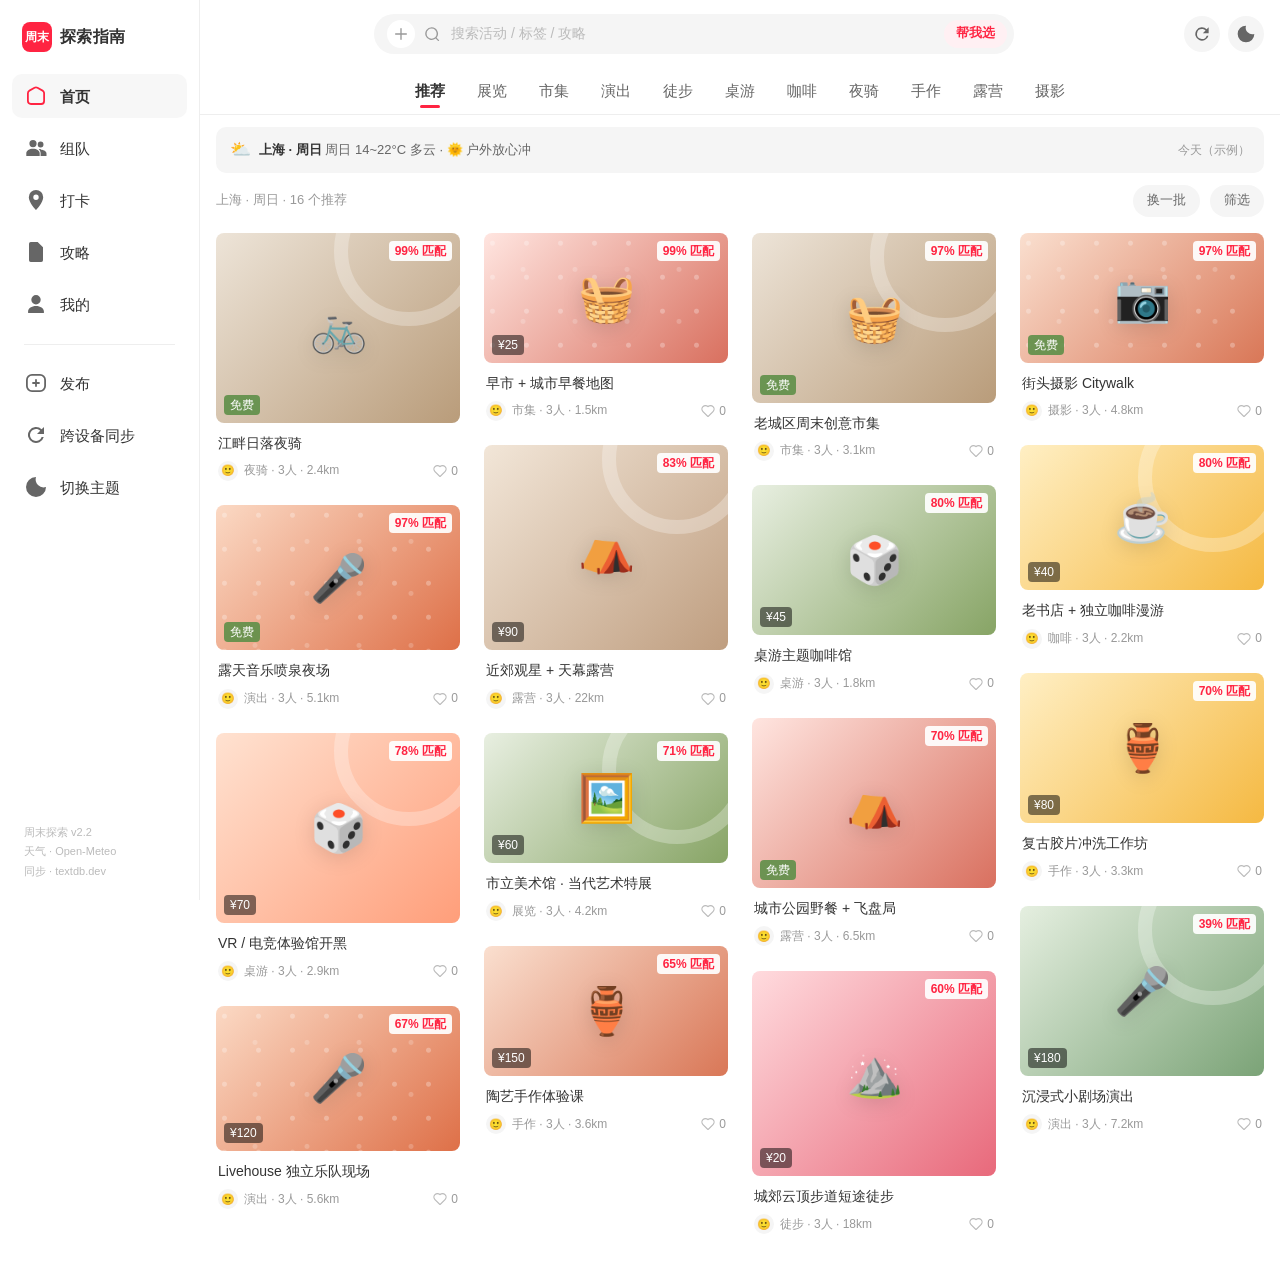
==== index.html @ 0a5074cd "feat(v2.3): 弹窗分端定位 —— 桌面居中弹窗(详情左图右文两栏) / 移动底部抽屉；布局测试新增弹窗定位断言" ====
<!DOCTYPE html>
<html lang="zh-CN" data-theme="light">
<head>
<meta charset="UTF-8" />
<meta name="viewport" content="width=device-width, initial-scale=1, viewport-fit=cover" />
<title>周末探索 · 周末城市探索指南</title>
<meta name="description" content="按偏好、天气、预算推荐本地周末活动，支持组队出发、打卡记录、攻略分享，多设备实时同步。" />
<meta name="theme-color" content="#FF2B4E" />
<style>
  /* =========================================================
     配色与尺寸取自小红书真实站点（xiaohongshu.txt）：
     品牌红 #ff2442 · 正文 #333 · 次要 #999 · 分隔 #eee
     布局：1440 视口下 5 列，卡片宽 215.2px，列间距 32px
     ========================================================= */
  :root{
    --red:#ff2442;
    --red-soft:#fff0f3;
    --text:#333333;
    --text-2:#666666;
    --muted:#999999;
    --muted-2:#bbbbbb;
    --bg:#ffffff;
    --hover:#f7f7f7;
    --fill:#f5f5f5;
    --line:#eeeeee;
    --amber:#e4831b; --amber-soft:#fff6e8;
    --olive:#5f8f49; --olive-soft:#f0f7ec;
    --shadow:0 4px 16px rgba(0,0,0,.08);
    --shadow-lg:0 -6px 24px rgba(0,0,0,.1);
    --r:8px;
    --rail:200px;
    --gap:32px;
  }
  html[data-theme=dark]{
    --red:#ff4d6a; --red-soft:rgba(255,77,106,.14);
    --text:#f2f2f2; --text-2:#c8c8c8; --muted:#9a9a9a; --muted-2:#777777;
    --bg:#141414; --hover:#212121; --fill:#1f1f1f; --line:#2a2a2a;
    --amber:#ffae4d; --amber-soft:rgba(255,174,77,.14);
    --olive:#9cc47a; --olive-soft:rgba(156,196,122,.14);
    --shadow:0 4px 16px rgba(0,0,0,.5);
    --shadow-lg:0 -6px 24px rgba(0,0,0,.6);
  }
  *{box-sizing:border-box;-webkit-tap-highlight-color:transparent}
  html{margin:0;padding:0;-webkit-text-size-adjust:100%}
  body{
    margin:0;padding:0;background:var(--bg);color:var(--text);min-height:100vh;
    font-family:-apple-system,BlinkMacSystemFont,"PingFang SC","Hiragino Sans GB","Microsoft YaHei",sans-serif;
    -webkit-font-smoothing:antialiased;overflow-x:hidden;overscroll-behavior-y:contain;
    font-size:14px;line-height:1.4;
  }
  button,input,select,textarea{font:inherit;color:inherit}
  button{border:none;background:none;cursor:pointer;padding:0}
  input,textarea,select{outline:none}
  ::placeholder{color:var(--muted-2)}
  a{color:inherit;text-decoration:none}
  [hidden]{display:none !important}
  .wrap{max-width:1180px;margin:0 auto}
  /* 统一图标：全部用 24 网格的 SVG，不用 emoji */
  .ri{display:block;fill:currentColor;flex:0 0 auto}

  /* ================= 桌面左侧导航（对齐小红书 side-bar） ================= */
  .rail{
    display:none;position:fixed;left:0;top:0;bottom:0;width:var(--rail);z-index:50;
    flex-direction:column;padding:14px 12px 18px;background:var(--bg);border-right:1px solid var(--line);
    overflow-y:auto
  }
  .rail-logo{display:flex;align-items:center;gap:8px;padding:8px 10px 22px;flex:0 0 auto}
  .rail-logo i{
    width:30px;height:30px;border-radius:8px;display:grid;place-items:center;font-style:normal;
    background:var(--red);color:#fff;font-size:12px;font-weight:800;letter-spacing:.5px;flex:0 0 auto
  }
  .rail-logo b{font-size:16px;font-weight:700;letter-spacing:.3px;white-space:nowrap}
  .rail-item{
    display:flex;align-items:center;gap:12px;width:100%;padding:10px 12px;margin-bottom:8px;border-radius:10px;
    font-size:15px;font-weight:500;color:var(--text);transition:background .15s;text-align:left
  }
  .rail-item .ri{color:var(--text-2);transition:color .15s}
  .rail-item:hover{background:var(--hover)}
  .rail-item.on{font-weight:600;background:var(--hover)}
  .rail-item.on .ri{color:var(--red)}
  .rail-sep{height:1px;background:var(--line);margin:10px 12px 16px}
  .rail-foot{margin-top:auto;padding:14px 12px 0;font-size:11px;color:var(--muted-2);line-height:1.8}
  .shell{min-height:100vh}
  @media(min-width:1024px){ .shell{margin-left:var(--rail)} .rail{display:flex} }

  /* ================= 顶栏（对齐小红书搜索区） ================= */
  /* 分类条必须与搜索栏同处一个 sticky 容器：sticky 元素被限制在父容器范围内 */
  .topbar{
    position:sticky;top:0;z-index:40;background:color-mix(in srgb,var(--bg) 94%,transparent);
    backdrop-filter:saturate(1.8) blur(20px)
  }
  .topbar-in{max-width:1180px;margin:0 auto;display:flex;align-items:center;gap:12px;padding:14px 16px}
  .mlogo{display:flex;align-items:center;gap:6px;flex:0 0 auto;font-weight:800;font-size:15px}
  .mlogo i{
    width:26px;height:26px;border-radius:7px;background:var(--red);color:#fff;display:grid;place-items:center;
    font-style:normal;font-size:11px;font-weight:800
  }
  .searchbox{
    flex:1;min-width:0;display:flex;align-items:center;gap:8px;height:40px;padding:0 6px 0 12px;
    background:var(--fill);border:1px solid transparent;border-radius:999px;transition:.18s
  }
  @media(min-width:1024px){ .searchbox{max-width:640px;margin:0 auto} }
  .searchbox:focus-within{background:var(--bg);border-color:var(--red)}
  .searchbox input{flex:1;border:none;background:none;font-size:14px;min-width:0}
  .searchbox .ri{color:var(--muted)}
  .search-add{
    width:28px;height:28px;border-radius:50%;background:var(--bg);display:grid;place-items:center;color:var(--text-2);
    transition:.15s;flex:0 0 auto
  }
  .search-add:hover{background:var(--red);color:#fff}
  .ask-btn{
    display:none;align-items:center;gap:4px;height:28px;padding:0 12px;border-radius:999px;font-size:12.5px;
    font-weight:600;color:var(--red);background:var(--red-soft);white-space:nowrap;flex:0 0 auto
  }
  @media(min-width:1024px){ .mlogo{display:none} .ask-btn{display:inline-flex} }
  .top-actions{display:flex;gap:8px;flex:0 0 auto}
  .icon-btn{
    width:36px;height:36px;border-radius:50%;display:grid;place-items:center;color:var(--text-2);
    background:var(--fill);transition:.15s;flex:0 0 auto
  }
  .icon-btn:hover{background:var(--hover);color:var(--text)}
  .icon-btn:active{transform:scale(.93)}

  /* ================= 分类条（对齐小红书 channel） ================= */
  .catbar{position:static;border-bottom:1px solid var(--line)}
  .catbar-in{
    max-width:1180px;margin:0 auto;display:flex;justify-content:center;gap:32px;overflow-x:auto;
    padding:0 16px;scrollbar-width:none
  }
  .catbar-in::-webkit-scrollbar{display:none}
  .cat{
    position:relative;padding:12px 0 13px;font-size:15px;color:var(--text-2);white-space:nowrap;
    font-weight:500;transition:color .18s
  }
  .cat:hover{color:var(--text)}
  .cat.on{color:var(--text);font-weight:700}
  .cat.on::after{
    content:"";position:absolute;left:50%;bottom:6px;transform:translateX(-50%);width:20px;height:3px;
    border-radius:2px;background:var(--red)
  }
  @media(max-width:1023px){ .catbar-in{justify-content:flex-start;gap:24px} }

  /* ================= 天气条 ================= */
  .weatherbar{
    display:flex;align-items:center;gap:8px;margin:12px 8px 0;padding:10px 14px;border-radius:10px;
    background:var(--fill);font-size:13px;color:var(--text-2);line-height:1.5
  }
  .weatherbar b{color:var(--text);font-weight:600}
  .weatherbar .wtag{margin-left:auto;font-size:12px;color:var(--muted);white-space:nowrap}
  @media(min-width:600px){ .weatherbar{margin-left:16px;margin-right:16px} }

  /* ================= 工具行 ================= */
  .toolrow{display:flex;align-items:center;gap:10px;padding:12px 8px 4px;flex-wrap:wrap}
  @media(min-width:600px){ .toolrow{padding-left:16px;padding-right:16px} }
  .toolrow .count{font-size:13px;color:var(--muted);margin-right:auto}
  .pill{
    display:inline-flex;align-items:center;gap:5px;height:32px;padding:0 14px;border-radius:999px;font-size:13px;
    font-weight:500;color:var(--text-2);background:var(--fill);transition:.15s;white-space:nowrap
  }
  .pill:hover{background:var(--hover);color:var(--text)}
  .pill:active{transform:scale(.96)}
  .pill.on{background:var(--red-soft);color:var(--red)}
  .pill .dot{width:6px;height:6px;border-radius:50%;background:var(--red)}

  /* ================= 瀑布流（卡片结构对齐小红书 note-item） ================= */
  .masonry{display:flex;align-items:flex-start;gap:8px;padding:12px 8px 110px}
  @media(min-width:600px){ .masonry{gap:16px;padding-left:16px;padding-right:16px} }
  @media(min-width:1024px){ .masonry{gap:24px;padding-bottom:48px} }
  @media(min-width:1320px){ .masonry{gap:32px} }
  .mcol{flex:1;display:flex;flex-direction:column;gap:8px;min-width:0}
  @media(min-width:600px){ .mcol{gap:16px} }
  @media(min-width:1024px){ .mcol{gap:24px} }
  @media(min-width:1320px){ .mcol{gap:32px} }

  /* 卡片默认可见，入场动画只做增强（动画没跑也绝不能是空白） */
  .note{position:relative;opacity:1}
  .note.anim{animation:fadeUp .5s cubic-bezier(.2,.8,.3,1) both}
  @keyframes fadeUp{from{opacity:0;transform:translateY(14px)}to{opacity:1;transform:none}}
  @media(prefers-reduced-motion:reduce){
    .note.anim,.row-card.anim{animation:none}
    *{transition-duration:.01ms !important}
  }
  .cover{
    position:relative;display:block;width:100%;border-radius:var(--r);overflow:hidden;cursor:pointer;
    transition:filter .2s,transform .2s;background:var(--fill)
  }
  .note:hover .cover{filter:brightness(.96)}
  .note:active .cover{transform:scale(.99)}
  .cover .emo{
    position:absolute;left:50%;top:50%;transform:translate(-50%,-50%);font-size:46px;z-index:2;
    filter:drop-shadow(0 4px 10px rgba(0,0,0,.12))
  }
  @media(max-width:599px){ .cover .emo{font-size:38px} }
  .cover .grain{
    position:absolute;inset:0;opacity:.5;
    background-image:radial-gradient(circle at 25% 30%,rgba(255,255,255,.55) 0 2px,transparent 3px),
                     radial-gradient(circle at 75% 70%,rgba(255,255,255,.4) 0 2px,transparent 3px);
    background-size:34px 34px,52px 52px
  }
  .cover .rings{position:absolute;inset:-30% -10% auto auto;width:150px;height:150px;border-radius:50%;
    border:14px solid rgba(255,255,255,.28)}
  /* 角标风格对齐小红书视频卡片的时长标签 */
  .cover .badge{
    position:absolute;z-index:3;height:20px;padding:0 6px;border-radius:4px;font-size:12px;line-height:20px;
    background:rgba(0,0,0,.5);color:#fff;font-weight:400
  }
  .cover .badge.bl{left:8px;bottom:8px}
  .cover .badge.tr{right:8px;top:8px;background:rgba(255,255,255,.92);color:var(--red);font-weight:600}
  .cover .badge.free{background:rgba(95,143,73,.9)}
  /* 底部信息区（对齐小红书 .footer） */
  .footer{padding:10px 2px 0}
  .title{
    display:-webkit-box;-webkit-line-clamp:2;-webkit-box-orient:vertical;overflow:hidden;
    font-size:14px;line-height:20px;color:var(--text);font-weight:500;word-break:break-word;margin-bottom:8px
  }
  .author-wrapper{display:flex;align-items:center;gap:6px;min-width:0}
  .author{display:flex;align-items:center;gap:6px;min-width:0;flex:1}
  .avatar-container{width:20px;height:20px;border-radius:50%;overflow:hidden;flex:0 0 auto;background:var(--fill);
    display:grid;place-items:center;font-size:11px}
  .name{font-size:12px;color:var(--muted);overflow:hidden;text-overflow:ellipsis;white-space:nowrap}
  .like-wrapper{display:flex;align-items:center;gap:3px;flex:0 0 auto;color:var(--muted);cursor:pointer;padding:2px 0}
  .like-wrapper .ri{color:var(--muted-2)}
  .like-wrapper.on{color:var(--red)}
  .like-wrapper.on .ri{color:var(--red);animation:pop .5s cubic-bezier(.2,1.6,.4,1)}
  .like-wrapper .count{font-size:12px;font-weight:400}
  @keyframes pop{0%{transform:scale(1)}40%{transform:scale(1.45)}100%{transform:scale(1)}}

  /* 双击点赞的爱心 */
  .burst{
    position:fixed;left:50%;top:50%;transform:translate(-50%,-50%) scale(.3);font-size:110px;z-index:200;
    pointer-events:none;opacity:0
  }
  .burst.go{animation:burst .8s ease-out}
  @keyframes burst{
    0%{opacity:0;transform:translate(-50%,-50%) scale(.3)}
    30%{opacity:1;transform:translate(-50%,-50%) scale(1.15)}
    70%{opacity:1;transform:translate(-50%,-90%) scale(1)}
    100%{opacity:0;transform:translate(-50%,-130%) scale(.9)}
  }

  /* 骨架屏 */
  .sk .a{height:180px;border-radius:var(--r);background:var(--fill);animation:sh 1.2s infinite}
  .sk .b{height:14px;margin:10px 2px 0;border-radius:4px;background:var(--fill);animation:sh 1.2s infinite .1s}
  .sk .c{height:14px;margin:8px 2px 0;width:60%;border-radius:4px;background:var(--fill);animation:sh 1.2s infinite .2s}
  .sk .d{height:20px;margin:14px 2px 0;width:50%;border-radius:10px;background:var(--fill);animation:sh 1.2s infinite .3s}
  @keyframes sh{0%,100%{opacity:.6}50%{opacity:1}}

  /* ================= 列表页通用 ================= */
  .page{padding:16px 12px 100px}
  @media(min-width:600px){ .page{padding-left:16px;padding-right:16px} }
  @media(min-width:1024px){ .page{padding-bottom:48px} }
  .sec-title{display:flex;align-items:center;gap:8px;font-size:15px;font-weight:600;margin:8px 2px 12px}
  .sec-title small{font-weight:400;color:var(--muted);font-size:12px;margin-left:auto}
  .list{display:grid;gap:12px}
  .row-card{background:var(--bg);border:1px solid var(--line);border-radius:12px;padding:14px}
  .row-card.anim{animation:fadeUp .45s cubic-bezier(.2,.8,.3,1) both}
  .row-card:hover{border-color:var(--muted-2)}
  .row-card .rt{display:flex;gap:10px;align-items:flex-start;justify-content:space-between}
  .row-card h3{margin:0;font-size:15px;line-height:1.4;font-weight:600}
  .row-card .meta{font-size:12px;color:var(--muted);margin-top:6px;line-height:1.7}
  .ring{
    flex:0 0 auto;width:46px;height:46px;border-radius:50%;display:grid;place-items:center;position:relative;
    background:conic-gradient(var(--red) calc(var(--p)*1%),var(--fill) 0)
  }
  .ring::after{content:"";position:absolute;inset:4px;border-radius:50%;background:var(--bg)}
  .ring span{position:relative;z-index:1;font-size:11.5px;font-weight:600}
  .ring.mine{background:conic-gradient(var(--amber) calc(var(--p)*1%),var(--fill) 0)}
  .bar{height:6px;border-radius:99px;background:var(--fill);overflow:hidden;margin-top:10px}
  .bar i{display:block;height:100%;border-radius:99px;background:var(--red)}
  .faces{display:flex;gap:6px;flex-wrap:wrap;margin-top:10px}
  .faces span{font-size:12px;padding:3px 9px;border-radius:999px;background:var(--fill);color:var(--text-2)}
  .faces span.me{background:var(--red-soft);color:var(--red);font-weight:500}
  .btnrow{display:flex;gap:8px;flex-wrap:wrap;margin-top:12px}
  .btn{
    display:inline-flex;align-items:center;justify-content:center;gap:5px;height:34px;padding:0 16px;border-radius:999px;
    font-size:13px;font-weight:500;background:var(--fill);color:var(--text);transition:.15s
  }
  .btn:hover{background:var(--hover)}
  .btn:active{transform:scale(.97)}
  .btn.pri{background:var(--red);color:#fff}
  .btn.pri:hover{background:#e61e3c}
  .btn.line{background:transparent;border:1px solid var(--line)}
  .btn.line:hover{background:var(--fill)}
  .btn.warn{background:transparent;border:1px solid var(--line);color:var(--red)}
  .btn.block{width:100%;height:42px;font-size:14px;border-radius:999px}
  .btn[disabled]{opacity:.45}
  .empty{text-align:center;color:var(--muted);font-size:13px;line-height:1.9;padding:48px 16px}
  .empty .big{display:block;margin:0 auto 12px;width:48px;height:48px;color:var(--muted-2)}

  /* 时间线 */
  .tl{position:relative;padding-left:16px;border-left:1px solid var(--line);margin-left:4px}
  .tl::before{content:"";position:absolute;left:-4px;top:6px;width:7px;height:7px;border-radius:50%;background:var(--red)}
  .tl + .tl{margin-top:16px}
  .tl h4{margin:0;font-size:14.5px;font-weight:600}
  .tl .meta{font-size:12px;color:var(--muted);margin-top:5px;line-height:1.7}
  .tl .quote{font-size:13px;margin-top:8px;padding:9px 12px;border-radius:8px;background:var(--fill);color:var(--text-2);line-height:1.6}

  /* 统计 */
  .stats{display:grid;grid-template-columns:repeat(4,1fr);gap:10px}
  .stat{background:var(--bg);border:1px solid var(--line);border-radius:12px;padding:14px 6px;text-align:center}
  .stat b{display:block;font-size:18px;line-height:1.2;font-weight:600}
  .stat span{font-size:11.5px;color:var(--muted)}
  @media(max-width:360px){ .stat b{font-size:16px} }

  .field{margin-bottom:16px}
  .field>label{display:block;font-size:13px;color:var(--text-2);font-weight:500;margin-bottom:8px}
  select,input[type=text],input[type=number],input[type=date],textarea{
    width:100%;padding:10px 14px;border-radius:10px;border:1px solid var(--line);background:var(--bg);
    font-size:14px;transition:.15s
  }
  select:focus,input:focus,textarea:focus{border-color:var(--red)}
  textarea{resize:vertical;min-height:88px;line-height:1.6}
  input[type=range]{width:100%;accent-color:var(--red);height:22px}
  .two-col{display:flex;gap:10px}
  .two-col>*{flex:1;min-width:0}
  .chips{display:flex;flex-wrap:wrap;gap:8px}
  .chip{
    padding:7px 14px;border-radius:999px;font-size:13px;background:var(--fill);color:var(--text-2);
    transition:.15s;user-select:none;font-weight:500;cursor:pointer
  }
  .chip:hover{background:var(--hover);color:var(--text)}
  .chip.on{background:var(--red-soft);color:var(--red);font-weight:600}
  .hintline{font-size:12px;color:var(--muted);line-height:1.8}

  /* ================= 底部 Tab（移动端） ================= */
  .tabbar{
    position:fixed;left:0;right:0;bottom:0;z-index:60;background:color-mix(in srgb,var(--bg) 94%,transparent);
    backdrop-filter:blur(18px);border-top:1px solid var(--line);padding-bottom:env(safe-area-inset-bottom)
  }
  @media(min-width:1024px){ .tabbar{display:none} }
  .tabbar-in{max-width:1080px;margin:0 auto;display:grid;grid-template-columns:repeat(5,1fr);align-items:end;height:54px}
  .tb{display:flex;flex-direction:column;align-items:center;justify-content:center;gap:3px;height:100%;color:var(--muted)}
  .tb .ri{color:var(--muted)}
  .tb span{font-size:10.5px;font-weight:500}
  .tb.on{color:var(--text)}
  .tb.on .ri{color:var(--text)}
  .tb.plus{position:relative}
  .tb.plus .pl{
    position:absolute;top:-10px;width:46px;height:32px;border-radius:8px;display:grid;place-items:center;
    background:var(--red);color:#fff;transition:.16s
  }
  .tb.plus .pl .ri{color:#fff}
  .tb.plus:active .pl{transform:scale(.94)}

  /* ================= 弹层 ================= */
  .mask{position:fixed;inset:0;background:rgba(0,0,0,.45);z-index:70;opacity:0;transition:.25s;pointer-events:none}
  .mask.on{opacity:1;pointer-events:auto}
  .sheet{
    position:fixed;left:0;right:0;bottom:0;z-index:80;max-width:640px;margin:0 auto;background:var(--bg);
    border-radius:16px 16px 0 0;box-shadow:var(--shadow-lg);transform:translateY(102%);
    transition:transform .3s cubic-bezier(.3,1,.4,1);max-height:88vh;display:flex;flex-direction:column
  }
  .sheet.on{transform:none}
  /* 桌面端改成居中弹窗：底部吸附是移动端的手势习惯，桌面上会把内容挤在屏幕底部一条窄带里。
     这里按端切换：≥1024px 居中卡片（缩放淡入），<1024px 保留底部抽屉。 */
  @media(min-width:1024px){
    .sheet{
      top:50%;bottom:auto;left:50%;right:auto;width:min(560px,calc(100vw - 120px));max-width:none;margin:0;
      border-radius:16px;max-height:82vh;
      transform:translate(-50%,-46%) scale(.97);opacity:0;
      transition:transform .26s cubic-bezier(.3,1.08,.4,1),opacity .18s ease
    }
    .sheet.on{transform:translate(-50%,-50%) scale(1);opacity:1}
    #sheetDetail{width:min(840px,calc(100vw - 120px))}
    .grab{display:none}          /* 拖拽把手是抽屉专属，居中弹窗不需要 */
  }
  .sheet-head{position:relative;padding:18px 20px 12px;border-bottom:1px solid var(--line);flex:0 0 auto}
  .sheet-head h3{margin:0;font-size:16px;font-weight:600}
  .sheet-head p{margin:6px 0 0;font-size:12px;color:var(--muted);line-height:1.7}
  .sheet-head .x{
    position:absolute;right:16px;top:16px;width:30px;height:30px;border-radius:50%;display:grid;place-items:center;
    color:var(--muted);background:var(--fill)
  }
  .sheet-body{padding:16px 20px calc(26px + env(safe-area-inset-bottom));overflow-y:auto;-webkit-overflow-scrolling:touch}
  .grab{width:36px;height:4px;border-radius:99px;background:var(--line);margin:8px auto 0}

  /* 详情页 */
  .dwrap{display:block}
  .dinfo{min-width:0}
  .dcover{position:relative;height:190px;border-radius:12px;overflow:hidden;display:grid;place-items:center;margin-bottom:14px}
  .dcover .emo{font-size:68px;z-index:2;filter:drop-shadow(0 6px 14px rgba(0,0,0,.16))}
  /* 桌面端宽弹窗用左图右文两栏，避免单列内容在 840px 里留大片空白 */
  @media(min-width:1024px){
    .dwrap{display:flex;gap:24px;align-items:flex-start}
    .dcover{flex:0 0 300px;width:300px;height:300px;margin-bottom:0}
    .dcover .emo{font-size:96px}
  }
  .dtitle{font-size:18px;font-weight:600;line-height:1.45;margin:0 0 10px}
  .dmeta{display:flex;flex-wrap:wrap;gap:8px;margin-bottom:14px}
  .dmeta span{font-size:12px;color:var(--text-2);background:var(--fill);padding:5px 11px;border-radius:999px}
  .dsec{margin-top:18px}
  .dsec h4{margin:0 0 10px;font-size:14px;font-weight:600}
  .why{display:flex;flex-wrap:wrap;gap:6px}
  .why b{font-size:12px;font-weight:500;padding:5px 10px;border-radius:6px;background:var(--olive-soft);color:var(--olive)}
  .why b.w{background:var(--amber-soft);color:var(--amber)}
  .dbody{font-size:14px;line-height:1.75;color:var(--text-2);white-space:pre-wrap}
  .planbox{background:var(--fill);border-radius:10px;padding:12px 14px;font-size:13px;line-height:1.8;color:var(--text-2)}
  .planbox b{color:var(--text)}
  .actionbar{
    display:flex;gap:10px;position:sticky;bottom:0;background:var(--bg);padding-top:14px;margin-top:16px;
    border-top:1px solid var(--line)
  }
  .actionbar .btn{flex:1}

  /* 发布选择 */
  .pubgrid{display:grid;grid-template-columns:repeat(4,1fr);gap:12px}
  .pubgrid button{background:var(--fill);border-radius:12px;padding:16px 6px;text-align:center;transition:.15s}
  .pubgrid button:hover{background:var(--hover)}
  .pubgrid button:active{transform:scale(.96)}
  .pubgrid .ri{margin:0 auto 8px;color:var(--text-2)}
  .pubgrid b{font-size:12.5px;font-weight:500}

  /* 同步状态 */
  .syncbox{background:var(--fill);border-radius:10px;padding:14px;margin-bottom:14px}
  .syncrow{display:flex;align-items:center;gap:9px;font-size:13px}
  .syncrow .led{width:8px;height:8px;border-radius:50%;background:var(--muted-2);flex:0 0 auto}
  .syncrow .led.on{background:#3aa757}
  .syncrow .led.wait{background:var(--amber)}
  .roomcode{
    font-family:ui-monospace,SFMono-Regular,Menlo,monospace;font-size:26px;font-weight:700;letter-spacing:5px;
    text-align:center;padding:12px;border-radius:10px;background:var(--bg);color:var(--red);margin:12px 0
  }
  .kv{display:flex;justify-content:space-between;font-size:13px;color:var(--muted);padding:5px 0}
  .kv b{color:var(--text);font-weight:500}

  /* toast */
  #toast{
    position:fixed;left:50%;top:44%;transform:translate(-50%,-50%) scale(.92);opacity:0;pointer-events:none;z-index:300;
    background:rgba(0,0,0,.8);color:#fff;padding:12px 22px;border-radius:8px;font-size:13.5px;font-weight:400;
    max-width:80vw;text-align:center;line-height:1.5;transition:.2s
  }
  #toast.on{opacity:1;transform:translate(-50%,-50%) scale(1)}
  .foot{text-align:center;color:var(--muted-2);font-size:11.5px;line-height:2;padding:8px 12px 100px}
  .foot a{color:var(--muted)}

</style>
</head>
<body>

<svg aria-hidden="true" style="position:absolute;width:0;height:0;overflow:hidden">
<defs>
  <!-- 以下 7 个图标直接取自小红书站点的 SVG symbol 定义（xiaohongshu.txt） -->
  <symbol id="i-home" viewBox="0 0 24 24"><path d="M20.768 7.934a4 4 0 0 0-1.825-2.153l-5-2.778-.055-.03a4 4 0 0 0-3.83.03l-5 2.778A4 4 0 0 0 3 9.278v7.646q0 .1.005.2A4 4 0 0 0 7 20.924h10q.1 0 .2-.005a4 4 0 0 0 3.8-3.995V9.243a4 4 0 0 0-.232-1.309m-9.776-3.452a2 2 0 0 1 2.016 0l5.2 3.033a2 2 0 0 1 .992 1.728v7.881a2 2 0 0 1-2 2H6.8a2 2 0 0 1-2-2V9.243a2 2 0 0 1 .992-1.728z"/></symbol>
  <symbol id="i-search" viewBox="0 0 24 24"><path d="M11.5 3a8.5 8.5 0 0 1 6.613 13.84l3.023 3.024a.9.9 0 1 1-1.272 1.272l-3.024-3.023A8.5 8.5 0 1 1 11.5 3m0 15.2a6.7 6.7 0 1 0 0-13.4 6.7 6.7 0 0 0 0 13.4"/></symbol>
  <symbol id="i-plus" viewBox="0 0 20 20"><path d="M10 3.334a.75.75 0 0 1 .75.75V9.25h5.167a.75.75 0 1 1 0 1.5H10.75v5.167a.75.75 0 0 1-1.5 0V10.75H4.083a.75.75 0 0 1 0-1.5H9.25V4.084a.75.75 0 0 1 .75-.75"/></symbol>
  <symbol id="i-create" viewBox="0 0 24 24"><path d="M16 4.8A4.2 4.2 0 0 1 20.2 9v6a4.2 4.2 0 0 1-4.2 4.2H8A4.2 4.2 0 0 1 3.8 15V9A4.2 4.2 0 0 1 8 4.8zM8 3a6 6 0 0 0-6 6v6a6 6 0 0 0 6 6h8a6 6 0 0 0 6-6V9a6 6 0 0 0-6-6z"/><path d="M11.1 15a.9.9 0 1 0 1.8 0v-2.1H15a.9.9 0 1 0 0-1.8h-2.1V9a.9.9 0 1 0-1.8 0v2.1H9a.9.9 0 0 0 0 1.8h2.1z"/></symbol>
  <symbol id="i-like" viewBox="0 0 24 24"><path d="M3.83 4.803A6.25 6.25 0 0 1 8.233 3c1.36 0 2.68.436 3.767 1.253A6.26 6.26 0 0 1 15.767 3a6.25 6.25 0 0 1 4.404 1.803 6.127 6.127 0 0 1 0 8.734l-7.123 7.034a1.494 1.494 0 0 1-2.096 0l-7.128-7.04a6.125 6.125 0 0 1 .006-8.728m1.26 7.446L12 19.074l6.906-6.82a4.323 4.323 0 0 0 0-6.168 4.45 4.45 0 0 0-3.139-1.284 4.45 4.45 0 0 0-3.135 1.28.9.9 0 0 1-1.262 0 4.46 4.46 0 0 0-3.137-1.28 4.45 4.45 0 0 0-3.139 1.284 4.32 4.32 0 0 0-.005 6.163"/></symbol>
  <symbol id="i-liked" viewBox="0 0 24 24"><path d="m20.17 13.537-7.122 7.034a1.494 1.494 0 0 1-2.096 0l-7.128-7.04a6.125 6.125 0 0 1 .006-8.728A6.25 6.25 0 0 1 8.233 3c1.36 0 2.68.436 3.767 1.253A6.26 6.26 0 0 1 15.767 3a6.25 6.25 0 0 1 4.404 1.803 6.127 6.127 0 0 1 0 8.734"/></symbol>
  <symbol id="i-menu" viewBox="0 0 20 20"><path d="M3.25 4.167h13.5a.75.75 0 0 1 0 1.5H3.25a.75.75 0 0 1 0-1.5M3.25 9.25h13.5a.75.75 0 0 1 0 1.5H3.25a.75.75 0 0 1 0-1.5M16.75 14.333H3.25a.75.75 0 0 0 0 1.5h13.5a.75.75 0 0 0 0-1.5"/></symbol>
  <symbol id="i-arrow" viewBox="0 0 16 16"><path d="M9.667 7.823 5.548 3.812a.667.667 0 0 1 .928-.957l4.547 4.426c.406.393.416 1.04.023 1.446l-.023.022-4.558 4.395a.667.667 0 0 1-.928-.957l4.13-3.98a.267.267 0 0 0 0-.384"/></symbol>
  <!-- 以下为本项目自绘，网格/粗细与上面保持一致 -->
  <symbol id="i-user" viewBox="0 0 24 24"><path d="M12 12.4a4.7 4.7 0 1 0 0-9.4 4.7 4.7 0 0 0 0 9.4m0 1.7c-4.35 0-7.9 2.35-7.9 5.25V21h15.8v-1.65c0-2.9-3.55-5.25-7.9-5.25"/></symbol>
  <symbol id="i-team" viewBox="0 0 24 24"><path d="M9 11.2a3.6 3.6 0 1 0 0-7.2 3.6 3.6 0 0 0 0 7.2m0 1.6c-3.7 0-6.7 1.98-6.7 4.42V20h13.4v-2.78C15.7 14.78 12.7 12.8 9 12.8"/><path d="M16.6 11.4a2.9 2.9 0 1 0 0-5.8 2.9 2.9 0 0 0 0 5.8m.2 1.5c-.78 0-1.51.11-2.17.32 1.24 1.02 1.97 2.35 1.97 3.95V20h5.9v-2.5c0-2.1-2.6-3.8-5.7-3.8"/></symbol>
  <symbol id="i-pin" viewBox="0 0 24 24"><path d="M12 2a7.2 7.2 0 0 0-7.2 7.2C4.8 14.6 12 22 12 22s7.2-7.4 7.2-12.8A7.2 7.2 0 0 0 12 2m0 9.9a2.7 2.7 0 1 1 0-5.4 2.7 2.7 0 0 1 0 5.4"/></symbol>
  <symbol id="i-doc" viewBox="0 0 24 24"><path d="M5 3.75A1.75 1.75 0 0 1 6.75 2h6.9L19 7.35V20.25A1.75 1.75 0 0 1 17.25 22H6.75A1.75 1.75 0 0 1 5 20.25zm2.6 7.35h8.8v1.5H7.6zm0 4h5.6v1.5H7.6z"/></symbol>
  <symbol id="i-sync" viewBox="0 0 24 24"><path d="M17.65 6.35A8 8 0 1 0 19.73 14h-2.08A6 6 0 1 1 12 6c1.66 0 3.14.69 4.22 1.78L13 11h7V4z"/></symbol>
  <symbol id="i-moon" viewBox="0 0 24 24"><path d="M12 2a10 10 0 1 0 10 10 8 8 0 0 1-10-10"/></symbol>
  <symbol id="i-sun" viewBox="0 0 24 24"><path d="M12 17a5 5 0 1 0 0-10 5 5 0 0 0 0 10m0 1.8a1 1 0 0 1 1 1V22a1 1 0 0 1-2 0v-2.2a1 1 0 0 1 1-1m0-17.6a1 1 0 0 1 1 1V4.4a1 1 0 0 1-2 0V2.2a1 1 0 0 1 1-1M4.2 12a1 1 0 0 1-1 1H1a1 1 0 0 1 0-2h2.2a1 1 0 0 1 1 1m18.8 0a1 1 0 0 1-1 1h-2.2a1 1 0 0 1 0-2H22a1 1 0 0 1 1 1M5.6 5.6a1 1 0 0 1 1.4 0l1.6 1.6a1 1 0 0 1-1.4 1.4L5.6 7a1 1 0 0 1 0-1.4m11.6 11.6a1 1 0 0 1 1.4 0l1.6 1.6a1 1 0 0 1-1.4 1.4l-1.6-1.6a1 1 0 0 1 0-1.4m1.4-11.6a1 1 0 0 1 1.4 1.4L18.4 8.6A1 1 0 0 1 17 7.2zM7 17.2a1 1 0 0 1 0 1.4l-1.6 1.6A1 1 0 0 1 4 18.8l1.6-1.6a1 1 0 0 1 1.4 0"/></symbol>
  <symbol id="i-close" viewBox="0 0 24 24"><path d="M12 10.6 6.8 5.4a1 1 0 0 0-1.4 1.4l5.2 5.2-5.2 5.2a1 1 0 1 0 1.4 1.4l5.2-5.2 5.2 5.2a1 1 0 0 0 1.4-1.4L13.4 12l5.2-5.2a1 1 0 0 0-1.4-1.4z"/></symbol>
  <symbol id="i-trash" viewBox="0 0 24 24"><path d="M9.5 3h5a1.5 1.5 0 0 1 1.5 1.5V6h4a1 1 0 0 1 0 2h-1v12a2 2 0 0 1-2 2H8a2 2 0 0 1-2-2V8H5a1 1 0 0 1 0-2h4V4.5A1.5 1.5 0 0 1 10.5 3M9 6h6v-.5H9zm-1 4v10h8V10z"/></symbol>
  <symbol id="i-copy" viewBox="0 0 24 24"><path d="M8 2h9a2 2 0 0 1 2 2v11a1 1 0 0 1-2 0V4H8a1 1 0 0 1 0-2M5 6h9a2 2 0 0 1 2 2v12a2 2 0 0 1-2 2H5a2 2 0 0 1-2-2V8a2 2 0 0 1 2-2m0 2v12h9V8z"/></symbol>
  <symbol id="i-export" viewBox="0 0 24 24"><path d="M12 2a1 1 0 0 1 1 1v9.6l2.3-2.3a1 1 0 0 1 1.4 1.4l-4 4a1 1 0 0 1-1.4 0l-4-4a1 1 0 0 1 1.4-1.4L11 12.6V3a1 1 0 0 1 1-1M4 18a1 1 0 0 1 1 1v1h14v-1a1 1 0 0 1 2 0v2a1 1 0 0 1-1 1H4a1 1 0 0 1-1-1v-2a1 1 0 0 1 1-1"/></symbol>
  <symbol id="i-import" viewBox="0 0 24 24"><path d="M12 15a1 1 0 0 1-1-1V4.4L8.7 6.7a1 1 0 0 1-1.4-1.4l4-4a1 1 0 0 1 1.4 0l4 4a1 1 0 0 1-1.4 1.4L13 4.4V14a1 1 0 0 1-1 1M4 18a1 1 0 0 1 1 1v1h14v-1a1 1 0 0 1 2 0v2a1 1 0 0 1-1 1H4a1 1 0 0 1-1-1v-2a1 1 0 0 1 1-1"/></symbol>
  <symbol id="i-link" viewBox="0 0 24 24"><path d="M10.6 13.4a1 1 0 0 1 0-1.4l4-4a1 1 0 0 1 1.4 1.4l-4 4a1 1 0 0 1-1.4 0M7.8 16.2a4 4 0 0 1 0-5.6l3-3a1 1 0 0 1 1.4 1.4l-3 3a2 2 0 0 0 2.8 2.8l3-3a1 1 0 0 1 1.4 1.5l-3 3a4 4 0 0 1-5.6 0m8.4-8.4a4 4 0 0 1 0 5.6l-3 3a1 1 0 0 1-1.4-1.4l3-3a2 2 0 0 0-2.8-2.8l-3 3A1 1 0 0 1 7.6 10l3-3a4 4 0 0 1 5.6 0"/></symbol>
  <symbol id="i-heart-empty" viewBox="0 0 24 24"><path d="M12 20.6 4.9 13.7a5.6 5.6 0 0 1 .005-8 5.9 5.9 0 0 1 4.15-1.65c1.28 0 2.52.41 3.55 1.18a5.9 5.9 0 0 1 3.55-1.18c1.6 0 3.07.6 4.15 1.65a5.6 5.6 0 0 1 0 8z" fill="none" stroke="currentColor" stroke-width="1.8"/></symbol>
</defs>
</svg>

<!-- ============ 桌面左侧导航（对齐小红书 side-bar） ============ -->
<aside class="rail">
  <a class="rail-logo"><i>周末</i><b>探索指南</b></a>
  <button class="rail-item on" data-page="feed"><svg class="ri" width="24" height="24"><use href="#i-home"></use></svg>首页</button>
  <button class="rail-item" data-page="team"><svg class="ri" width="24" height="24"><use href="#i-team"></use></svg>组队</button>
  <button class="rail-item" data-page="checkin"><svg class="ri" width="24" height="24"><use href="#i-pin"></use></svg>打卡</button>
  <button class="rail-item" data-page="guide"><svg class="ri" width="24" height="24"><use href="#i-doc"></use></svg>攻略</button>
  <button class="rail-item" data-page="me"><svg class="ri" width="24" height="24"><use href="#i-user"></use></svg>我的</button>
  <div class="rail-sep"></div>
  <button class="rail-item" id="railPublish"><svg class="ri" width="24" height="24"><use href="#i-create"></use></svg>发布</button>
  <button class="rail-item" id="railSync"><svg class="ri" width="24" height="24"><use href="#i-sync"></use></svg>跨设备同步</button>
  <button class="rail-item" id="railTheme"><svg class="ri" width="24" height="24"><use href="#i-moon"></use></svg>切换主题</button>
  <div class="rail-foot">周末探索 v2.2<br />天气 · Open-Meteo<br />同步 · textdb.dev</div>
</aside>

<div class="shell">

<!-- ============ 顶栏（对齐小红书搜索区） ============ -->
<header class="topbar">
  <div class="topbar-in">
    <div class="mlogo"><i>周末</i>探索</div>
    <div class="searchbox">
      <button class="search-add" id="postMini" title="发布"><svg class="ri" width="18" height="18"><use href="#i-plus"></use></svg></button>
      <svg class="ri" width="18" height="18"><use href="#i-search"></use></svg>
      <input id="q" placeholder="搜索活动 / 标签 / 攻略" autocomplete="off" />
      <button class="ask-btn" id="askBtn" title="根据天气和预算帮你挑一个">帮我选</button>
    </div>
    <div class="top-actions">
      <button class="icon-btn" id="syncBtn" title="跨设备同步"><svg class="ri" width="20" height="20"><use href="#i-sync"></use></svg></button>
      <button class="icon-btn" id="themeBtn" title="切换主题"><svg class="ri" width="20" height="20"><use href="#i-moon"></use></svg></button>
    </div>
  </div>
  <nav class="catbar"><div class="catbar-in" id="catbar"></div></nav>
</header>

<!-- ============ 推荐页 ============ -->
<main id="page-feed" class="wrap">
  <div class="weatherbar" id="weatherBar">正在获取天气…</div>
  <div class="toolrow">
    <span class="count" id="feedCount"></span>
    <button class="pill" id="shuffleBtn">换一批</button>
    <button class="pill" id="filterBtn">筛选<span class="dot" id="filterDot" hidden></span></button>
  </div>
  <div class="masonry" id="feed"></div>
</main>

<!-- ============ 组队页 ============ -->
<main id="page-team" class="page wrap" hidden>
  <div class="sec-title">正在组队 <small id="teamCount"></small></div>
  <div class="list" id="teamList"></div>
</main>

<!-- ============ 打卡页 ============ -->
<main id="page-checkin" class="page wrap" hidden>
  <div class="sec-title">我的探索足迹</div>
  <div class="stats" id="ckStats"></div>
  <div class="sec-title" style="margin-top:18px">打卡时间线</div>
  <div class="list" id="ckList"></div>
</main>

<!-- ============ 攻略页 ============ -->
<main id="page-guide" class="page wrap" hidden>
  <div class="sec-title">攻略广场 <small id="guideCount"></small></div>
  <div class="list" id="guideList"></div>
</main>

<!-- ============ 我的 ============ -->
<main id="page-me" class="page wrap" hidden>
  <div class="row-card">
    <div class="rt">
      <div style="display:flex;gap:11px;align-items:center">
        <div class="avatar" style="width:46px;height:46px;font-size:20px" id="meAvatar">🙂</div>
        <div>
          <h3 id="meName">未设置昵称</h3>
          <div class="meta" id="meSub">设置昵称后即可组队、发攻略</div>
        </div>
      </div>
      <button class="btn line" id="editNickBtn">编辑</button>
    </div>
  </div>

  <div class="sec-title" style="margin-top:18px">我的数据</div>
  <div class="stats" id="meStats"></div>

  <div class="sec-title" style="margin-top:18px">跨设备同步</div>
  <div class="row-card">
    <div class="rt">
      <div>
        <h3 id="meSyncTitle">未加入云端房间</h3>
        <div class="meta" id="meSyncSub">加入房间后，手机建的活动电脑能立刻看到</div>
      </div>
      <button class="btn pri" id="meSyncBtn">去开启</button>
    </div>
  </div>

  <div class="sec-title" style="margin-top:18px">数据管理</div>
  <div class="row-card">
    <div class="btnrow">
      <button class="btn line" id="shareLinkBtn"><svg class="ri" width="16" height="16"><use href="#i-link"></use></svg>生成分享链接</button>
      <button class="btn line" id="exportBtn"><svg class="ri" width="16" height="16"><use href="#i-export"></use></svg>导出 JSON</button>
      <button class="btn line" id="importBtn"><svg class="ri" width="16" height="16"><use href="#i-import"></use></svg>导入 JSON</button>
      <button class="btn warn" id="clearBtn"><svg class="ri" width="16" height="16"><use href="#i-trash"></use></svg>清空全部数据</button>
    </div>
    <div class="meta" style="margin-top:10px">分享链接会把当前组队 / 打卡 / 攻略打包进网址，任何设备打开即导入，永久有效，无需联网服务。</div>
  </div>

  <div class="sec-title" style="margin-top:18px">我收藏的活动</div>
  <div class="list" id="meFavList"></div>

  <div class="foot">
    周末探索 · v2.1 · 天气数据来自 <a href="https://open-meteo.com/" target="_blank" rel="noopener">Open-Meteo</a> ·
    多设备同步基于 <a href="https://textdb.dev/" target="_blank" rel="noopener">textdb.dev</a> 公共存储 + 分享链接<br />
    <a href="https://github.com/MoyuOlogy/weekend-city-guide" target="_blank" rel="noopener">GitHub 仓库</a>
  </div>
</main>

</div><!-- /shell -->

<!-- ============ 底部 Tab（移动端） ============ -->
<!-- ============ 底部 Tab（移动端） ============ -->
<nav class="tabbar">
  <div class="tabbar-in">
    <button class="tb on" data-page="feed"><svg class="ri" width="24" height="24"><use href="#i-home"></use></svg><span>推荐</span></button>
    <button class="tb" data-page="team"><svg class="ri" width="24" height="24"><use href="#i-team"></use></svg><span>组队</span></button>
    <button class="tb plus" id="plusBtn"><span class="pl"><svg class="ri" width="22" height="22"><use href="#i-plus"></use></svg></span><span>发布</span></button>
    <button class="tb" data-page="checkin"><svg class="ri" width="24" height="24"><use href="#i-pin"></use></svg><span>打卡</span></button>
    <button class="tb" data-page="me"><svg class="ri" width="24" height="24"><use href="#i-user"></use></svg><span>我的</span></button>
  </div>
</nav>

<div class="mask" id="mask"></div>
<section class="sheet" id="sheetDetail"></section>
<section class="sheet" id="sheetForm"></section>
<section class="sheet" id="sheetSync"></section>
<div class="burst" id="burst">❤️</div>
<div id="toast"></div>

<script>
/* =========================================================
   周末探索 v2 —— 小红书式交互 + 跨设备同步
   模块：[工具] [数据] [天气/推荐引擎] [封面] [信息流] [弹层]
        [组队] [打卡] [攻略] [我的] [云同步]
   ========================================================= */

/* ---------------- 0. 工具 ---------------- */
const $  = (s, r = document) => r.querySelector(s);
const $$ = (s, r = document) => Array.from(r.querySelectorAll(s));
const uid = () => Date.now().toString(36) + Math.random().toString(36).slice(2, 6);
const esc = s => String(s ?? '').replace(/[&<>"']/g, c => ({'&':'&amp;','<':'&lt;','>':'&gt;','"':'&quot;',"'":'&#39;'}[c]));
const load = (k, d) => { try { return JSON.parse(localStorage.getItem(k)) ?? d; } catch { return d; } };
const save = (k, v) => { try { localStorage.setItem(k, JSON.stringify(v)); } catch {} };
const ymd = d => `${d.getFullYear()}-${String(d.getMonth()+1).padStart(2,'0')}-${String(d.getDate()).padStart(2,'0')}`;
const buzz = (ms = 12) => { try { navigator.vibrate?.(ms); } catch {} };
const debounce = (fn, ms) => { let t; return (...a) => { clearTimeout(t); t = setTimeout(() => fn(...a), ms); }; };
const LOGIN_EMOJI = ['🙂','🐱','🐼','🦊','🐨','🐧','🦉','🐳','🌵','🍑','🥑','🍊'];
function toast(msg){
  const t = $('#toast'); t.textContent = msg; t.classList.add('on');
  clearTimeout(t._t); t._t = setTimeout(() => t.classList.remove('on'), 1800);
}

/* ---------------- 1. 数据层 ---------------- */
const LS = { store:'wcg.store.v2', prefs:'wcg.prefs.v2', me:'wcg.me.v2', theme:'wcg.theme.v2' };
let store = load(LS.store, { teams:[], checkins:[], guides:[], activities:[], likes:{}, tomb:[] });
store.teams ||= []; store.checkins ||= []; store.guides ||= [];
store.activities ||= []; store.likes ||= {}; store.tomb ||= [];
let me = load(LS.me, { nick:'', emoji:'🙂', room:'', joined:0 });
const persistStore = () => save(LS.store, store);

// 兼容 v1 数据
(function migrate(){
  if(localStorage.getItem(LS.store)) return;
  const t = load('wcg.teams.v1', []), c = load('wcg.checkins.v1', []), g = load('wcg.guides.v1', []);
  if(!t.length && !c.length && !g.length) return;
  store.teams = t; store.checkins = c;
  store.guides = g.map(x => ({ ...x, likedBy: Array(Math.max(0, x.likes|0)).fill('旧数据') }));
  persistStore();
})();

const DEFAULT_PREFS = { city:'上海', day:1, budget:150, people:3, hours:4, types:[], extras:[], plat:'展板' };
let prefs = Object.assign({}, DEFAULT_PREFS, load(LS.prefs, {}));
if(!localStorage.getItem(LS.prefs)) prefs.day = new Date().getDay() === 0 ? 2 : 1;
const persistPrefs = () => save(LS.prefs, prefs);
const persistMe = () => save(LS.me, me);
const myNick = () => me.nick || '我';

/* ---------------- 2. 城市 / 活动 / 天气 ---------------- */
const CITIES = {
  '北京':{lat:39.9042,lon:116.4074}, '上海':{lat:31.2304,lon:121.4737},
  '广州':{lat:23.1291,lon:113.2644}, '深圳':{lat:22.5431,lon:114.0579},
  '成都':{lat:30.5728,lon:104.0668}, '杭州':{lat:30.2741,lon:120.1551},
  '武汉':{lat:30.5928,lon:114.3055}, '西安':{lat:34.3416,lon:108.9398}
};
const BUILTIN = [
  { id:'a1',  name:'市立美术馆 · 当代艺术特展', type:'展览', price:60,  hours:2.5, dist:4.2, min:1, max:6,  indoor:true,  tags:['出片','冷气','文艺'], desc:'两层展厅 + 露台咖啡，凭学生证半价，周末需提前预约。' },
  { id:'a2',  name:'老城区周末创意市集',       type:'市集', price:0,   hours:2,   dist:3.1, min:1, max:8,  indoor:false, tags:['免费','小吃','淘货'], desc:'手作摊、独立唱片、二手书，边逛边吃，人多但不挤。' },
  { id:'a3',  name:'Livehouse 独立乐队现场',   type:'演出', price:120, hours:3,   dist:5.6, min:1, max:6,  indoor:true,  tags:['夜生活','乐队','出片'], desc:'小场地近距离，站票为主，记得带耳塞和现金。' },
  { id:'a4',  name:'城郊云顶步道短途徒步',     type:'徒步', price:20,  hours:5,   dist:18,  min:2, max:8,  indoor:false, tags:['爬山','体能','出片'], desc:'海拔爬升 400m，山顶视野开阔，建议 9 点前上山。' },
  { id:'a5',  name:'桌游主题咖啡馆',           type:'桌游', price:45,  hours:3,   dist:1.8, min:3, max:8,  indoor:true,  tags:['破冰','新手友好','雨天友好'], desc:'店内有主持 DM，人均 45 含一杯饮品，4 人以上最好提前订位。' },
  { id:'a6',  name:'江畔日落夜骑',             type:'夜骑', price:0,   hours:1.5, dist:2.4, min:1, max:6,  indoor:false, tags:['免费','运动','出片'], desc:'共享单车即可，全程平路 12km，日落前后最美。' },
  { id:'a7',  name:'陶艺手作体验课',           type:'手作', price:150, hours:2,   dist:3.6, min:1, max:4,  indoor:true,  tags:['手作','纪念品','安静'], desc:'拉坯 + 上釉，作品两周后自取或邮寄，很适合留纪念。' },
  { id:'a8',  name:'城市公园野餐 + 飞盘局',     type:'露营', price:0,   hours:3,   dist:6.5, min:4, max:12, indoor:false, tags:['免费','团建','晒太阳'], desc:'大草坪 + 树荫，4 人以上就能玩起来，自带垫子和水。' },
  { id:'a9',  name:'老书店 + 独立咖啡漫游',     type:'咖啡', price:40,  hours:2,   dist:2.2, min:1, max:3,  indoor:true,  tags:['安静','自习','慢生活'], desc:'两家老书店 + 一家手冲，适合一个人放空或两三人聊天。' },
  { id:'a10', name:'街头摄影 Citywalk',        type:'摄影', price:0,   hours:3,   dist:4.8, min:1, max:6,  indoor:false, tags:['免费','出片','走路'], desc:'老巷 → 骑楼 → 天桥 → 江边，黄金时段 16:30 出发。' },
  { id:'a11', name:'沉浸式小剧场演出',         type:'演出', price:180, hours:2.5, dist:7.2, min:2, max:4,  indoor:true,  tags:['文艺','约会','出片'], desc:'观众跟随演员移动，建议提前 20 分钟到场存包。' },
  { id:'a12', name:'露天音乐喷泉夜场',         type:'演出', price:0,   hours:1.5, dist:5.1, min:1, max:10, indoor:false, tags:['免费','夜景','亲子'], desc:'每晚 19:30 一场，提前 15 分钟占前排位置。' },
  { id:'a13', name:'近郊观星 + 天幕露营',      type:'露营', price:90,  hours:4,   dist:22,  min:2, max:8,  indoor:false, tags:['夜间','星空','近郊'], desc:'需自驾或拼车，带上防潮垫与红光手电筒。' },
  { id:'a14', name:'复古胶片冲洗工作坊',       type:'手作', price:80,  hours:2,   dist:3.3, min:1, max:4,  indoor:true,  tags:['小众','手作','安静'], desc:'自带一卷未冲洗胶卷，现场学会显影和扫描。' },
  { id:'a15', name:'VR / 电竞体验馆开黑',      type:'桌游', price:70,  hours:2,   dist:2.9, min:2, max:6,  indoor:true,  tags:['雨天友好','开黑','新手友好'], desc:'按小时计费，4 人联机最划算，周末晚场需排队。' },
  { id:'a16', name:'早市 + 城市早餐地图',      type:'市集', price:25,  hours:1.5, dist:1.5, min:1, max:4,  indoor:false, tags:['早起','美食','免费'], desc:'8 点前最热闹，一条街吃四样，人均不超过 30。' }
];
const TYPES = ['展览','市集','演出','徒步','桌游','咖啡','夜骑','手作','露营','摄影'];
const TYPE_EMOJI = { '展览':'🖼️','市集':'🧺','演出':'🎤','徒步':'⛰️','桌游':'🎲','咖啡':'☕','夜骑':'🚲','手作':'🏺','露营':'⛺','摄影':'📷' };
const activityLib = () => BUILTIN.concat(store.activities || []);
const findAct = id => activityLib().find(a => a.id === id);

const WMO = {
  0:['晴','☀️',true],1:['大致晴朗','🌤️',true],2:['多云','⛅',true],3:['阴','☁️',true],
  45:['有雾','🌫️',false],48:['雾凇','🌫️',false],51:['小毛毛雨','🌦️',false],53:['毛毛雨','🌦️',false],55:['浓毛毛雨','🌧️',false],
  61:['小雨','🌧️',false],63:['中雨','🌧️',false],65:['大雨','⛈️',false],66:['冻雨','🌧️',false],67:['强冻雨','🌧️',false],
  71:['小雪','🌨️',false],73:['中雪','🌨️',false],75:['大雪','❄️',false],77:['米雪','🌨️',false],
  80:['阵雨','🌦️',false],81:['强阵雨','🌧️',false],82:['暴雨','⛈️',false],85:['阵雪','🌨️',false],86:['强阵雪','❄️',false],
  95:['雷阵雨','⛈️',false],96:['雷阵雨伴冰雹','⛈️',false],99:['强雷暴','⛈️',false]
};
let weather = null;
function weekendOffset(which){ const dow = new Date().getDay(); return ((which===1?6:0) - dow + 7) % 7; }
const targetIdx = () => Math.min(weekendOffset(prefs.day), (weather?.days.length ?? 1) - 1);
const targetWeather = () => weather ? weather.days[targetIdx()] : null;
const isWet = w => !!w && (w.pop >= 50 || (!w.ok && w.pop >= 25));
const MOCK_W = [[2,22,14,10],[0,25,16,0],[61,19,13,75],[1,24,15,5],[80,21,15,60],[3,20,14,30],[0,26,17,0]];
function mockWeather(){
  const t = new Date();
  return { live:false, days: MOCK_W.map((m,i)=>{
    const d = new Date(t.getFullYear(), t.getMonth(), t.getDate() + i), w = WMO[m[0]] || WMO[2];
    return { date:ymd(d), code:m[0], label:w[0], emoji:w[1], ok:w[2], tmax:m[1], tmin:m[2], pop:m[3] };
  })};
}
async function fetchWeather(city){
  const c = CITIES[city]; if(!c) return mockWeather();
  const url = `https://api.open-meteo.com/v1/forecast?latitude=${c.lat}&longitude=${c.lon}`
    + `&daily=weather_code,temperature_2m_max,temperature_2m_min,precipitation_probability_max&timezone=auto&forecast_days=7`;
  const ctrl = new AbortController(); const timer = setTimeout(() => ctrl.abort(), 6000);
  try{
    const res = await fetch(url, { signal: ctrl.signal }); if(!res.ok) throw new Error('http ' + res.status);
    const d = (await res.json()).daily;
    return { live:true, days: d.time.map((t,i)=>{
      const code = d.weather_code[i], w = WMO[code] || WMO[2];
      return { date:t, code, label:w[0], emoji:w[1], ok:w[2], tmax:Math.round(d.temperature_2m_max[i]),
               tmin:Math.round(d.temperature_2m_min[i]), pop: d.precipitation_probability_max?.[i] ?? 0 };
    })};
  }catch{ return mockWeather(); } finally{ clearTimeout(timer); }
}

/* ---------------- 3. 推荐引擎（可解释加权评分） ---------------- */
function scoreActivity(a, w){
  let s = 30; const reasons = [], warns = [];
  const rainy = isWet(w);
  if(prefs.types.length){
    if(prefs.types.includes(a.type)){ s += 26; reasons.push(`命中偏好 · ${a.type}`); } else { s -= 18; }
  }
  if(a.indoor){
    if(rainy){ s += 18; reasons.push('下雨天室内更稳'); }
  } else if(rainy){
    s -= 32; warns.push(w ? `${w.label} ${w.pop}% 降水，户外有风险` : '天气可能不佳');
  } else {
    s += 16;
    if(w && w.tmax >= 18 && w.tmax <= 28){ s += 6; reasons.push(`天气刚好 · ${w.tmax}°C`); } else { reasons.push('天气适合户外'); }
  }
  if(a.price <= prefs.budget){
    s += 18 - Math.min(10, Math.round(a.price / Math.max(1, prefs.budget) * 10));
    reasons.push(a.price === 0 ? '完全免费' : `¥${a.price} 在预算内`);
  } else {
    const over = a.price - prefs.budget;
    s -= Math.min(30, 12 + over / 5); warns.push(`超预算 ¥${over}`);
  }
  if(prefs.people >= a.min && prefs.people <= a.max){ s += 15; reasons.push(`${prefs.people} 人正合适`); }
  else if(prefs.people < a.min){ s -= 12; warns.push(`至少 ${a.min} 人`); }
  else { s -= 8; warns.push(`更适合 ${a.max} 人以内`); }
  const lim = prefs.hours === 9 ? 12 : prefs.hours;
  if(a.hours <= lim){ s += 12; if(lim - a.hours >= 0.5) reasons.push(`约 ${a.hours}h，来得及`); }
  else { s -= 16; warns.push(`约需 ${a.hours}h，时间偏紧`); }
  const near = prefs.extras.includes('near');
  if(a.dist <= 3){ s += near ? 16 : 8; reasons.push(`离家 ${a.dist}km`); }
  else if(a.dist >= 15){ s -= near ? 22 : 8; if(near) warns.push(`较远 ${a.dist}km`); }
  if(prefs.extras.includes('cheap')){ if(a.price <= 40){ s += 10; reasons.push('花费很低'); } else s -= 8; }
  if(prefs.extras.includes('photo') && a.tags.includes('出片')){ s += 10; reasons.push('很出片'); }
  if(prefs.extras.includes('newbie') && a.tags.includes('新手友好')){ s += 10; reasons.push('新手友好'); }
  return { score: Math.max(6, Math.min(99, Math.round(s))), reasons: reasons.slice(0,4), warns: warns.slice(0,2) };
}
function planTime(a){
  const start = prefs.day === 1 ? '周六' : '周日';
  let h = 14;
  if(a.type === '市集' && a.hours <= 2) h = 10;
  if(a.type === '徒步' || a.type === '露营') h = 9;
  if(a.type === '夜骑') h = 18;
  if(a.type === '演出') h = 19.5;
  const f = t => `${String(Math.floor(t)).padStart(2,'0')}:${t % 1 ? '30' : '00'}`;
  return `${start} ${f(h)}-${f(h + a.hours)}`;
}

/* ---------------- 4. 封面（纯 CSS 暖色，零外链） ---------------- */
const GRADS = [
  ['#FFD9A8','#FF8B5E'], ['#FFDCE3','#FF7A93'], ['#FFEFC4','#F5B942'], ['#E7F0DA','#8FB863'],
  ['#F6E2D3','#C98A5E'], ['#FFE2D1','#FF9E7A'], ['#FBD9C4','#DE7048'], ['#EDE4D8','#B99C7A'],
  ['#FFE9B8','#E9A93B'], ['#E5EFE0','#7BA377'], ['#FADFCF','#D97757'], ['#F2E6D8','#BF9E80'],
  ['#FFDBDE','#E8697B'], ['#FFF2D4','#E0AC46'], ['#E8EFE1','#87A465'], ['#FFE5E0','#D9705F']
];
const PATTERNS = ['grain','rings','none'];
const hash = s => { let h = 0; for(let i = 0; i < s.length; i++) h = (h * 31 + s.charCodeAt(i)) >>> 0; return h; };
let gradSeed = 0;
const coverGrad = a => GRADS[(hash(a.id + a.name) + gradSeed) % GRADS.length];
const coverDecor = a => {
  const k = hash(a.id + a.name), pat = PATTERNS[k % 3];
  return (pat === 'rings' ? '<div class="rings"></div>' : '') + (pat === 'grain' ? '<div class="grain"></div>' : '');
};
function coverHTML(a, h, extra){
  return `<div class="cover" style="height:${h}px;background:linear-gradient(135deg,${coverGrad(a).join(',')})">
    ${coverDecor(a)}
    <span class="emo">${TYPE_EMOJI[a.type] || '🎈'}</span>
    <span class="badge bl ${a.price === 0 ? 'free' : ''}">${a.price === 0 ? '免费' : '¥' + a.price}</span>
    ${extra || ''}
  </div>`;
}
const coverHeights = [150, 190, 130, 170, 145, 205];

/* ---------------- 5. 信息流 ---------------- */
let cat = '全部', keyword = '';
function visibleActivities(){
  const w = targetWeather();
  return activityLib().map(a => ({ a, ...scoreActivity(a, w) }))
    .filter(x => (cat === '全部' || x.a.type === cat))
    .filter(x => {
      if(!keyword) return true;
      const k = keyword.toLowerCase();
      return (x.a.name + x.a.desc + x.a.type + x.a.tags.join(' ')).toLowerCase().includes(k);
    })
    .sort((x, y) => y.score - x.score);
}
/* 点赞：store.likes[活动id][昵称] = 时间戳（正=已赞，负=取消赞），
   合并时同一昵称取时间戳绝对值更大的一条 —— 每人最后一次操作生效，无需墓碑 */
const likeMap = id => store.likes[id] || {};
const likeList = id => Object.entries(likeMap(id)).filter(([, v]) => v > 0).map(([n]) => n);
const likeCount = id => likeList(id).length;
const iLiked = id => (likeMap(id)[myNick()] || 0) > 0;

function renderFeed(){
  const feed = $('#feed');
  if(!weather){ feed.innerHTML = skeleton(); return; }
  const list = visibleActivities();
  const shown = list.slice(0, 24);
  $('#feedCount').textContent = `${prefs.city} · ${prefs.day === 1 ? '周六' : '周日'} · ${shown.length} 个推荐`;
  if(!shown.length){
    feed.innerHTML = `<div class="empty" style="flex:1">
      <svg class="big"><use href="#i-search"></use></svg>没有匹配的活动<br>换个关键词或放宽筛选条件试试</div>`;
    return;
  }
  const cols = colCount();
  const buckets = Array.from({ length: cols }, () => []);
  shown.forEach((x, i) => buckets[i % cols].push(cardHTML(x, i)));
  feed.innerHTML = buckets.map(b => `<div class="mcol">${b.join('')}</div>`).join('');
  observeIn();

  /* 卡片结构对齐小红书 .note-item：cover / title / author-wrapper / like-wrapper */
  function cardHTML(x, i){
    const a = x.a, liked = iLiked(a.id), h = coverHeights[hash(a.id) % coverHeights.length];
    const tap = `data-tap="detail" data-id="${a.id}"`;
    return `<article class="note" data-id="${a.id}">
      <a class="cover" ${tap} style="height:${h}px;background:linear-gradient(135deg,${coverGrad(a).join(',')})">
        ${coverDecor(a)}
        <span class="emo">${TYPE_EMOJI[a.type] || '🎈'}</span>
        <span class="badge bl ${a.price === 0 ? 'free' : ''}">${a.price === 0 ? '免费' : '¥' + a.price}</span>
        <span class="badge tr">${x.score}% 匹配</span>
      </a>
      <div class="footer">
        <a class="title" ${tap}>${esc(a.name)}</a>
        <div class="author-wrapper">
          <a class="author" ${tap}>
            <span class="avatar-container">${me.emoji}</span>
            <span class="name">${esc(a.type)} · ${esc(prefs.people)}人 · ${a.dist}km</span>
          </a>
          <span class="like-wrapper ${liked ? 'on' : ''}" data-act="like" data-id="${a.id}">
            <svg class="ri" width="16" height="16"><use href="#${liked ? 'i-liked' : 'i-like'}"></use></svg>
            <span class="count">${likeCount(a.id)}</span>
          </span>
        </div>
      </div>
    </article>`;
  }
  function skeleton(){
    const sk = `<div class="sk"><div class="a"></div><div class="b"></div><div class="c"></div><div class="d"></div></div>`;
    return `<div class="mcol">${sk}${sk}</div><div class="mcol">${sk}${sk}</div>`;
  }
}
function observeIn(){
  // 纯增强：默认已可见，IO 只负责在元素进入视口时补一个入场动画。
  // 即使 IO 不回调 / 不支持，页面内容也照样完整可见。
  if(!('IntersectionObserver' in window)) return;
  const io = new IntersectionObserver((es, o) => {
    es.forEach(e => { if(e.isIntersecting){ e.target.classList.add('anim'); o.unobserve(e.target); } });
  }, { rootMargin:'80px' });
  $$('.note:not(.anim), .row-card:not(.anim)').forEach(el => io.observe(el));
}
function renderWeatherBar(){
  const bar = $('#weatherBar'), w = targetWeather(), idx = targetIdx();
  if(!w){ bar.textContent = '正在获取天气…'; return; }
  const wd = ['周日','周一','周二','周三','周四','周五','周六'][new Date(w.date + 'T00:00:00').getDay()];
  const when = idx === 0 ? '今天' : idx === 1 ? '明天' : `${idx} 天后`;
  const wet = isWet(w);
  const tip = wet ? '☔ 优先室内活动' : (w.tmax >= 30 ? '🥵 避开正午' : (w.tmax <= 8 ? '🧣 注意保暖' : '🌞 户外放心冲'));
  bar.innerHTML = `<span style="font-size:17px">${w.emoji}</span>
    <span><b>${esc(prefs.city)} · ${esc(prefs.day === 1 ? '周六' : '周日')}</b> ${wd} ${w.tmin}~${w.tmax}°C ${esc(w.label)} · ${tip}</span>
    <span class="wtag">${when}${weather.live ? '' : '（示例）'}</span>`;
}

/* ---------------- 6. 弹层框架 ---------------- */
const sheets = { detail:'#sheetDetail', form:'#sheetForm', sync:'#sheetSync' };
let openSheetName = null;
function openSheet(name, html){
  Object.entries(sheets).forEach(([k, sel]) => $(sel).classList.toggle('on', k === name));
  if(name){ $(sheets[name]).innerHTML = html; $('#mask').classList.add('on'); openSheetName = name; }
  else { $('#mask').classList.remove('on'); openSheetName = null; }
}
$('#mask').addEventListener('click', () => openSheet(null));
document.addEventListener('keydown', e => { if(e.key === 'Escape') openSheet(null); });

/* ---------------- 7. 详情弹层 ---------------- */
function openDetail(id){
  const a = findAct(id); if(!a) return;
  const w = targetWeather(), r = scoreActivity(a, w);
  const liked = iLiked(a.id);
  const why = r.reasons.map(t => `<b>✓ ${esc(t)}</b>`).join('') + r.warns.map(t => `<b class="w">! ${esc(t)}</b>`).join('');
  openSheet('detail', `
    <div class="grab"></div>
    <div class="sheet-head">
      <h3>活动详情</h3>
      <button class="x" data-act="close"><svg class="ri" width="16" height="16"><use href="#i-close"></use></svg></button>
    </div>
    <div class="sheet-body">
      <div class="dwrap">
        <div class="dcover" style="background:linear-gradient(135deg,${coverGrad(a).join(',')})">
          ${coverDecor(a)}
          <span class="emo">${TYPE_EMOJI[a.type] || '🎈'}</span>
          <span class="badge bl ${a.price === 0 ? 'free' : ''}">${a.price === 0 ? '免费' : '¥' + a.price + '/人'}</span>
          <span class="badge tr">${r.score}% 匹配</span>
        </div>
        <div class="dinfo">
          <h2 class="dtitle">${esc(a.name)}</h2>
          <div class="dmeta">
            <span>${esc(a.type)}</span>
            <span>${a.indoor ? '室内' : '户外'}</span>
            <span>约 ${a.hours}h</span>
            <span>${a.min}-${a.max} 人</span>
            <span>${a.dist}km</span>
          </div>
          <p class="dbody">${esc(a.desc)}</p>
          <div class="dsec"><h4>为什么推荐给你</h4><div class="why">${why}</div></div>
          <div class="dsec"><h4>建议时间</h4><div class="planbox">出发：<b>${esc(planTime(a))}</b><br>集合建议：提前 15 分钟到，人多的话先在群里定好地铁口。</div></div>
          <div class="dsec"><h4>标签</h4><div class="chips">${a.tags.map(t => `<span class="chip">#${esc(t)}</span>`).join('')}</div></div>
        </div>
      </div>
      <div class="actionbar">
        <button class="btn line" data-act="like" data-big="1" data-id="${a.id}">
          <svg class="ri" width="16" height="16" style="color:${liked ? 'var(--red)' : 'currentColor'}"><use href="#${liked ? 'i-liked' : 'i-like'}"></use></svg>
          ${liked ? '已赞' : '点赞'} ${likeCount(a.id)}</button>
        <button class="btn pri" data-act="quickteam" data-id="${a.id}">组队出发</button>
      </div>
      <div class="btnrow">
        <button class="btn line" data-act="quickcheckin" data-id="${a.id}"><svg class="ri" width="16" height="16"><use href="#i-pin"></use></svg>我去打卡</button>
        <button class="btn line" data-act="quickguide" data-id="${a.id}"><svg class="ri" width="16" height="16"><use href="#i-doc"></use></svg>写攻略</button>
        <button class="btn line" data-act="copyact" data-id="${a.id}"><svg class="ri" width="16" height="16"><use href="#i-copy"></use></svg>复制活动信息</button>
      </div>
    </div>`);
}
const likeActivity = (id, silent) => {
  const cur = likeMap(id), nick = myNick();
  const liked = (cur[nick] || 0) > 0;
  store.likes[id] = { ...cur, [nick]: liked ? -Date.now() : Date.now() };
  persistStore(); sync.schedule();
  if(!liked){ buzz(14); if(!silent) burstHeart(); }
  return !liked;
};
function burstHeart(){
  const b = $('#burst'); b.classList.remove('go'); void b.offsetWidth; b.classList.add('go');
}

/* ---------------- 8. 筛选面板 ---------------- */
function openFilter(){
  openSheet('form', `
    <div class="grab"></div>
    <div class="sheet-head"><h3>筛选与偏好</h3><p>改任意一项，推荐立刻重排</p><button class="x" data-act="close"><svg class="ri" width="16" height="16"><use href="#i-close"></use></svg></button></div>
    <div class="sheet-body">
      <div class="two-col">
        <div class="field"><label>城市</label><select id="fCity">${Object.keys(CITIES).map(c => `<option ${c === prefs.city ? 'selected' : ''}>${c}</option>`).join('')}</select></div>
        <div class="field"><label>哪天出发</label><select id="fDay">
          <option value="1" ${prefs.day === 1 ? 'selected' : ''}>本周六</option>
          <option value="2" ${prefs.day === 2 ? 'selected' : ''}>本周日</option></select></div>
      </div>
      <div class="field"><label>人均预算：<b id="budgetVal">${prefs.budget}</b> 元</label>
        <input type="range" id="fBudget" min="0" max="400" step="10" value="${prefs.budget}" /></div>
      <div class="field"><label>同行人数：<b id="peopleVal">${prefs.people}</b> 人</label>
        <input type="range" id="fPeople" min="1" max="12" step="1" value="${prefs.people}" /></div>
      <div class="field"><label>可支配时长</label><div class="chips" id="fHours">
        ${[[2,'2 小时'],[4,'半天'],[9,'一整天']].map(([v, t]) => `<div class="chip ${prefs.hours === v ? 'on' : ''}" data-hours="${v}">${t}</div>`).join('')}
      </div></div>
      <div class="field"><label>想玩什么（可多选）</label><div class="chips" id="fTypes">
        ${TYPES.map(t => `<div class="chip ${prefs.types.includes(t) ? 'on' : ''}" data-type="${t}">${TYPE_EMOJI[t]} ${t}</div>`).join('')}
      </div></div>
      <div class="field"><label>额外偏好</label><div class="chips" id="fExtra">
        ${[['near','离我近一点'],['cheap','越省越好'],['photo','适合出片'],['newbie','新手友好']]
          .map(([k, t]) => `<div class="chip ${prefs.extras.includes(k) ? 'on' : ''}" data-extra="${k}">${t}</div>`).join('')}
      </div></div>
      <button class="btn block line" id="resetPrefs">↺ 恢复默认</button>
    </div>`);
}

/* ---------------- 9. 发布面板 ---------------- */
function openPublish(kind){
  const body = { team: pubTeam, checkin: pubCheckin, guide: pubGuide, activity: pubActivity }[kind] || pubPicker;
  openSheet('form', `
    <div class="grab"></div>
    <div class="sheet-head"><h3>${kind ? { team:'发起组队', checkin:'记录打卡', guide:'写一篇攻略', activity:'添加活动' }[kind] : '发布'}</h3>
      <p>${kind ? '发布后会同步到你的云端房间' : '选择你想发布的内容'}</p>
      <button class="x" data-act="close"><svg class="ri" width="16" height="16"><use href="#i-close"></use></svg></button></div>
    <div class="sheet-body">${body()}</div>`);
}
const pubPicker = () => `<div class="pubgrid">
    <button data-act="pub" data-kind="team"><svg class="ri" width="26" height="26"><use href="#i-team"></use></svg><b>组队</b></button>
    <button data-act="pub" data-kind="checkin"><svg class="ri" width="26" height="26"><use href="#i-pin"></use></svg><b>打卡</b></button>
    <button data-act="pub" data-kind="guide"><svg class="ri" width="26" height="26"><use href="#i-doc"></use></svg><b>攻略</b></button>
    <button data-act="pub" data-kind="activity"><svg class="ri" width="26" height="26"><use href="#i-create"></use></svg><b>活动</b></button>
  </div>
  <p class="hintline" style="margin-top:14px">提示：组队和攻略会同步给房间里的同伴，打卡只有你自己能看到（也会同步到你的其他设备）。</p>`;
const pubTeam = () => `
  ${nickField()}
  <div class="field"><label>活动 / 目的地</label><input type="text" id="tTitle" placeholder="例如：周六下午桌游 + 咖啡" maxlength="40" /></div>
  <div class="field"><label>集合时间与地点</label><input type="text" id="tTime" placeholder="例如：周六 14:00 · 地铁 3 号线 B 口" maxlength="40" /></div>
  <div class="two-col">
    <div class="field"><label>招募人数（含自己）</label><input type="number" id="tCap" min="2" max="20" value="4" /></div>
    <div class="field"><label>人均预算（元）</label><input type="number" id="tBudget" min="0" max="2000" value="80" /></div>
  </div>
  <button class="btn pri block" id="tCreate">发布组队 🚀</button>`;
const pubCheckin = () => `
  ${nickField()}
  <div class="field"><label>去了哪里</label><input type="text" id="cTitle" placeholder="例如：老城区创意市集" maxlength="40" /></div>
  <div class="two-col">
    <div class="field"><label>日期</label><input type="date" id="cDate" value="${ymd(new Date())}" /></div>
    <div class="field"><label>花费（人均 / 元）</label><input type="number" id="cCost" min="0" max="5000" value="0" /></div>
  </div>
  <div class="field"><label>时长（小时）</label><input type="number" id="cHours" min="0.5" max="24" step="0.5" value="2" /></div>
  <div class="field"><label>心情</label><div class="chips" id="cMood">
    ${[['🤩','超值'],['😌','治愈'],['🥵','累但爽'],['😐','一般'],['😭','踩雷']]
      .map(([m, t], i) => `<div class="chip ${i === 0 ? 'on' : ''}" data-mood="${m}">${m} ${t}</div>`).join('')}
  </div></div>
  <div class="field"><label>一句话感想</label><textarea id="cNote" placeholder="有什么值得告诉后来人的？"></textarea></div>
  <button class="btn pri block" id="cAdd">记录打卡 📍</button>`;
const pubGuide = () => `
  ${nickField()}
  <div class="field"><label>标题</label><input type="text" id="gTitle" placeholder="例如：0 元逛完老城区的 5 个点" maxlength="50" /></div>
  <div class="field"><label>正文</label><textarea id="gBody" placeholder="路线、时间、避坑点、预算…" style="min-height:130px" maxlength="600"></textarea></div>
  <div class="field"><label>标签（逗号分隔）</label><input type="text" id="gTags" placeholder="免费, 拍照, 步行" maxlength="60" /></div>
  <button class="btn pri block" id="gAdd">发布攻略 🚀</button>`;
const pubActivity = () => `
  <div class="field"><label>活动名称</label><input type="text" id="nName" placeholder="例如：大学城天台看日落" maxlength="40" /></div>
  <div class="two-col">
    <div class="field"><label>类型</label><select id="nType">${TYPES.map(t => `<option>${t}</option>`).join('')}</select></div>
    <div class="field"><label>人均价格（元）</label><input type="number" id="nPrice" min="0" value="0" /></div>
  </div>
  <div class="two-col">
    <div class="field"><label>时长（小时）</label><input type="number" id="nHours" min="0.5" step="0.5" value="2" /></div>
    <div class="field"><label>距离（km）</label><input type="number" id="nDist" min="0" step="0.5" value="3" /></div>
  </div>
  <div class="two-col">
    <div class="field"><label>最少人数</label><input type="number" id="nMin" min="1" value="1" /></div>
    <div class="field"><label>最多人数</label><input type="number" id="nMax" min="1" value="6" /></div>
  </div>
  <div class="field"><label>场地</label><div class="chips" id="nIndoor">
    <div class="chip on" data-indoor="0">🌤 户外</div><div class="chip" data-indoor="1">🏠 室内</div></div></div>
  <div class="field"><label>一句话介绍</label><textarea id="nDesc" placeholder="怎么玩、有什么亮点" maxlength="200"></textarea></div>
  <button class="btn pri block" id="nAdd">加入活动库</button>`;
function nickField(){
  return `<div class="field"><label>昵称（显示给同伴）</label>
    <input type="text" id="nickInput" value="${esc(me.nick)}" placeholder="例如：小新" maxlength="12" /></div>`;
}
function pickNick(){
  const v = ($('#nickInput')?.value || '').trim();
  if(v){ me.nick = v; persistMe(); renderMe(); }
}

/* ---------------- 10. 组队 ---------------- */
function renderTeams(){
  const box = $('#teamList'); if(!box) return;
  const nick = myNick();
  $('#teamCount').textContent = store.teams.length ? `${store.teams.length} 个队伍` : '';
  if(!store.teams.length){
    box.innerHTML = `<div class="empty"><svg class="big"><use href="#i-team"></use></svg>还没有队伍<br>点底部红色「＋」发起一个，从推荐里组队也行</div>`;
    return;
  }
  box.innerHTML = store.teams.map(t => {
    const joined = t.members.includes(nick), pct = Math.min(100, Math.round(t.members.length / t.cap * 100));
    const full = t.members.length >= t.cap;
    return `<div class="row-card">
      <div class="rt">
        <div>
          <h3>${esc(t.title)}</h3>
          <div class="meta">时间：${esc(t.time || '时间待定')} · 人均 ¥${t.budget} · 发起人 ${esc(t.owner)}</div>
        </div>
        <div class="ring ${t.owner === nick ? 'mine' : ''}" style="--p:${pct}"><span>${t.members.length}/${t.cap}</span></div>
      </div>
      <div class="bar"><i style="width:${pct}%"></i></div>
      <div class="faces">${t.members.map(m => `<span class="${m === nick ? 'me' : ''}">${m === t.owner ? '👑' : '🙋'} ${esc(m)}</span>`).join('')}</div>
      <div class="btnrow">
        <button class="btn ${joined ? 'line' : 'pri'}" data-act="join" data-id="${t.id}" ${(!joined && full) ? 'disabled' : ''}>
          ${joined ? '✓ 已加入（点此退出）' : (full ? '已满员' : '＋ 我要加入')}</button>
        <button class="btn line" data-act="share" data-id="${t.id}"><svg class="ri" width="16" height="16"><use href="#i-link"></use></svg>邀请文案</button>
        ${t.owner === nick ? `<button class="btn warn" data-act="delt" data-id="${t.id}">解散</button>` : ''}
      </div>
    </div>`;
  }).join('');
  observeIn();
}
function createTeam(title){
  if(!me.nick) { toast('先在「我的」里设置昵称'); return false; }
  if(!title) { toast('写一下要去干嘛～'); return false; }
  store.teams.unshift({ id:uid(), owner:me.nick, title, time:$('#tTime').value.trim(),
    cap:Math.max(2, +$('#tCap').value || 4), budget:Math.max(0, +$('#tBudget').value || 0),
    members:[me.nick], ts:Date.now() });
  persistStore(); sync.schedule(); renderTeams(); return true;
}

/* ---------------- 11. 打卡 ---------------- */
const MOODS = { '🤩':'超值','😌':'治愈','🥵':'累但爽','😐':'一般','😭':'踩雷' };
function renderCheckins(){
  const stats = $('#ckStats'), list = $('#ckList');
  if(!stats) return;
  const mine = store.checkins.filter(c => !c.owner || c.owner === myNick());
  const cost = mine.reduce((s, c) => s + (+c.cost || 0), 0);
  const hours = mine.reduce((s, c) => s + (+c.hours || 0), 0);
  stats.innerHTML = `
    <div class="stat"><b>${mine.length}</b><span>打卡次数</span></div>
    <div class="stat"><b>${hours.toFixed(1)}</b><span>总时长(h)</span></div>
    <div class="stat"><b>¥${cost}</b><span>总花费</span></div>
    <div class="stat"><b>${new Set(mine.map(c => c.title)).size}</b><span>去过的地</span></div>`;
  if(!mine.length){
    list.innerHTML = `<div class="empty"><svg class="big"><use href="#i-pin"></use></svg>还没有打卡记录<br>去过的每个地方都值得被记下来</div>`;
    return;
  }
  list.innerHTML = [...mine].sort((a, b) => (b.date || '').localeCompare(a.date || '')).map(c => `
    <div class="tl">
      <div style="display:flex;gap:8px;align-items:flex-start;justify-content:space-between">
        <h4>${c.mood || '📍'} ${esc(c.title)}</h4>
        <button class="btn warn" data-act="delc" data-id="${c.id}" style="padding:4px 10px;font-size:11.5px">删除</button>
      </div>
      <div class="meta">${esc(c.date)} · ¥${c.cost}/人 · ${c.hours}h${MOODS[c.mood] ? ' · ' + MOODS[c.mood] : ''}</div>
      ${c.note ? `<div class="quote">“${esc(c.note)}”</div>` : ''}
    </div>`).join('');
}
function addCheckin(title){
  if(!title){ toast('填一下去了哪里～'); return false; }
  store.checkins.unshift({ id:uid(), title, date:$('#cDate').value || ymd(new Date()),
    cost:+$('#cCost').value || 0, hours:+$('#cHours').value || 1,
    mood: currentMood, note:$('#cNote').value.trim(), owner:myNick(), ts:Date.now() });
  persistStore(); sync.schedule(); renderCheckins(); renderMe(); return true;
}
let currentMood = '🤩';

/* ---------------- 12. 攻略 ---------------- */
function renderGuides(){
  const box = $('#guideList'); if(!box) return;
  const list = [...store.guides].sort((a, b) => (b.ts || 0) - (a.ts || 0));
  $('#guideCount').textContent = list.length ? `${list.length} 篇` : '';
  if(!list.length){
    box.innerHTML = `<div class="empty"><svg class="big"><use href="#i-doc"></use></svg>还没有攻略<br>点「＋」写下第一篇，帮到后面的同学</div>`;
    return;
  }
  box.innerHTML = list.map(g => {
    const liked = (g.likedBy || []).includes(myNick());
    const g2 = coverGrad({ id:g.id, name:g.title });
    return `<article class="row-card" style="padding:0;overflow:hidden">
      <div style="height:80px;background:linear-gradient(135deg,${g2[0]},${g2[1]});display:grid;place-items:center">
        <svg class="ri" width="30" height="30" style="color:rgba(255,255,255,.9)"><use href="#i-doc"></use></svg>
      </div>
      <div style="padding:14px">
        <h3 style="margin:0;font-size:15px;font-weight:600">${esc(g.title)}</h3>
        <div class="meta">${esc(g.author)} · ${esc(g.date)}</div>
        <p style="font-size:13px;color:var(--text-2);line-height:1.7;margin:10px 0 0;display:-webkit-box;-webkit-line-clamp:4;-webkit-box-orient:vertical;overflow:hidden;white-space:pre-wrap">${esc(g.body)}</p>
        <div class="chips" style="margin-top:10px">${(g.tags || []).map(t => `<span class="chip">#${esc(t)}</span>`).join('')}</div>
        <div class="btnrow">
          <button class="btn ${liked ? 'warn' : 'line'}" data-act="likeg" data-id="${g.id}">
            <svg class="ri" width="16" height="16"${liked ? ' style="color:var(--red)"' : ''}><use href="#${liked ? 'i-liked' : 'i-like'}"></use></svg>${(g.likedBy || []).length}</button>
          <button class="btn line" data-act="copyg" data-id="${g.id}"><svg class="ri" width="16" height="16"><use href="#i-copy"></use></svg>复制</button>
        </div>
      </div>
    </article>`;
  }).join('');
  observeIn();
}

/* ---------------- 13. 我的 ---------------- */
function renderMe(){
  $('#meAvatar').textContent = me.emoji;
  $('#meName').textContent = me.nick || '未设置昵称';
  $('#meSub').textContent = me.nick ? `本机身份 · 数据会署你的名字` : '设置昵称后即可组队、发攻略';
  const myCk = store.checkins.filter(c => !c.owner || c.owner === myNick());
  const favs = activityLib().filter(a => iLiked(a.id));
  $('#meStats').innerHTML = `
    <div class="stat"><b>${store.teams.filter(t => t.owner === myNick()).length}</b><span>我发起的队</span></div>
    <div class="stat"><b>${myCk.length}</b><span>打卡</span></div>
    <div class="stat"><b>${store.guides.filter(g => g.author === myNick()).length}</b><span>攻略</span></div>
    <div class="stat"><b>${favs.length}</b><span>收藏</span></div>`;
  $('#meSyncTitle').textContent = me.room ? `房间 ${me.room}` : '未加入云端房间';
  $('#meSyncSub').textContent = me.room ? sync.statusText() : '加入房间后，手机建的活动电脑能立刻看到';
  $('#meFavList').innerHTML = favs.length ? favs.map(a => {
    const g = coverGrad(a);
    return `<div class="row-card" style="display:flex;gap:12px;align-items:center">
      <div style="width:46px;height:46px;border-radius:8px;display:grid;place-items:center;font-size:20px;background:linear-gradient(135deg,${g[0]},${g[1]})">${TYPE_EMOJI[a.type] || '🎈'}</div>
      <div style="flex:1;min-width:0">
        <h3 style="margin:0;font-size:14px;font-weight:600">${esc(a.name)}</h3>
        <div class="meta">${esc(a.type)} · ${a.price === 0 ? '免费' : '¥' + a.price} · ${a.hours}h</div>
      </div>
      <button class="btn line" data-act="detail" data-id="${a.id}">查看</button>
    </div>`;
  }).join('') : `<div class="empty">还没有收藏，在推荐里点心形图标就会出现在这里</div>`;
  observeIn();
}

/* ---------------- 14. 页面切换 ---------------- */
const PAGES = ['feed','team','checkin','guide','me'];
function go(page){
  PAGES.forEach(p => { const el = $('#page-' + p); if(el) el.hidden = (p !== page); });
  // 底部 Tab 与桌面左侧栏共用 [data-page]，一起同步高亮
  $$('[data-page]').forEach(b => b.classList.toggle('on', b.dataset.page === page));
  window.scrollTo({ top:0, behavior:'smooth' });
}
function toggleTheme(){
  const cur = document.documentElement.dataset.theme === 'dark' ? 'light' : 'dark';
  document.documentElement.dataset.theme = cur; save(LS.theme, cur);
  syncThemeIcons();
}
function syncThemeIcons(){
  const dark = document.documentElement.dataset.theme === 'dark';
  const id = dark ? '#i-sun' : '#i-moon';
  ['#themeBtn', '#railTheme'].forEach(sel => {
    const u = $(sel) && $(sel).querySelector('use');
    if(u) u.setAttribute('href', id);
  });
}
// 瀑布流列数：窄屏 2 列 → 桌面最多 5 列（跟随容器宽度，缩放窗口即时生效）
function colCount(){
  const el = $('#feed');
  const w = (el ? el.clientWidth : 0) || window.innerWidth;
  return w < 520 ? 2 : w < 860 ? 3 : w < 1180 ? 4 : 5;
}

/* ---------------- 15. 云同步（textdb.dev 公共存储 + 分享链接） ---------------- */
const DB = 'https://textdb.dev/api/data';
// 房间码 → 存储 key。textdb 的语义：拿到 key 的人都能读写，正好等价于「房间码即钥匙」
const topicOf = code => 'wcg-' + String(code).toUpperCase();
const CODE_CHARS = 'ABCDEFGHJKLMNPQRSTUVWXYZ23456789';
const genCode = () => Array.from({ length:6 }, () => CODE_CHARS[Math.floor(Math.random() * CODE_CHARS.length)]).join('');
const POLL_MS = 6000;          // 轮询间隔：够实时，又不至于把公共服务的请求打爆

const sync = {
  poll:null, status:'off', lastPub:0, peers:{}, pubTimer:null, inflight:false,
  statusText(){
    return { off:'未开启同步', live:'🟢 已连接，自动同步', syncing:'🟡 同步中…', err:'🔴 同步失败（数据仍在本机）' }[this.status] || this.status;
  },
  async join(code){
    code = String(code || '').trim().toUpperCase().replace(/[^A-Z0-9]/g, '');
    if(code.length < 4) return toast('房间码至少 4 位');
    me.room = code; me.joined = Date.now(); persistMe();
    this.status = 'syncing'; renderMe(); renderSyncSheet();
    await this.pull();            // 先拉：如果是已有房间，先把同伴的数据合并进来
    await this.publish(true);     // 再把本机数据并回去
    this.listen();
  },
  leave(){
    this.stopPoll();
    me.room = ''; persistMe(); this.status = 'off'; this.peers = {};
    renderMe(); renderSyncSheet(); toast('已离开房间');
  },
  listen(){
    this.stopPoll(); this.status = 'live';
    this.poll = setInterval(() => { if(!document.hidden) this.pull(); }, POLL_MS);
    renderMe(); renderSyncSheet();
  },
  stopPoll(){ if(this.poll){ clearInterval(this.poll); this.poll = null; } },
  schedule(){ if(!me.room) return; clearTimeout(this.pubTimer); this.pubTimer = setTimeout(() => this.publish(), 600); },
  async publish(force){
    if(!me.room || this.inflight) return;
    this.inflight = true;
    try{
      // 关键：先拉取云端并合并，再做「读-改-写」。
      // 否则后写的客户端会用自己较少的数据整份覆盖，抹掉别人的贡献。
      try{ const remote = await this.fetchRemote(); if(remote) this.receive(remote, true); }catch{}
      const snap = this.snapshot();
      let payload = JSON.stringify(snap);
      if(payload.length > 60000){      // 礼貌上限，超出就丢掉最旧的条目（本机数据不受影响）
        snap.checkins = snap.checkins.slice(0, 8);
        snap.guides = snap.guides.slice(0, 8);
        payload = JSON.stringify(snap);
      }
      const r = await fetch(`${DB}/${topicOf(me.room)}`, {
        method:'POST', body: payload, headers:{ 'Content-Type':'application/json' }
      });
      if(!r.ok) throw new Error('http ' + r.status);
      this.lastPub = Date.now(); this.status = 'live';
      this.peers[me.nick || '我'] = Date.now();
    }catch{ this.status = 'err'; }
    this.inflight = false;
    renderMe(); renderSyncSheet();
  },
  snapshot(){
    return { v:2, room:me.room, nick:me.nick, ts:Date.now(),
      teams:store.teams.slice(0, 20), checkins:store.checkins.slice(0, 20),
      guides:store.guides.map(g => ({ ...g, body:(g.body || '').slice(0, 500) })).slice(0, 20),
      activities:store.activities.slice(0, 12), likes:store.likes, tomb:store.tomb.slice(-150) };
  },
  async fetchRemote(){
    if(!me.room) return null;
    // 注意：这里刻意不发 Accept: application/json —— textdb 的 JSON 模式会把值再包一层
    // JSON 字符串（响应形如 "{\"a\":1}"），导致解析出字符串、合并静默失效。
    const r = await fetch(`${DB}/${topicOf(me.room)}?_=${Date.now()}`);
    if(!r.ok) throw new Error('http ' + r.status);
    const txt = (await r.text()).trim();
    if(!txt) return null;                      // 空 = 房间还没人写过
    let data = JSON.parse(txt);
    if(typeof data === 'string') data = JSON.parse(data);   // 万一被包了一层，再解一次
    return (data && typeof data === 'object') ? data : null;
  },
  async pull(){
    if(!me.room) return;
    try{
      const remote = await this.fetchRemote();
      if(remote) this.receive(remote);
      if(this.status === 'err' || this.status === 'syncing') this.status = 'live';
    }catch{ this.status = 'err'; }
    renderMe(); renderSyncSheet();
  },
  receive(remote, quiet){
    if(!remote || typeof remote !== 'object') return;
    if(remote.room && me.room && remote.room !== me.room) return;   // 房号不符才丢弃
    // 只有对方最近 90 秒内发布过，才算「在线」
    if(remote.nick && (Date.now() - (remote.ts || 0)) < 90000) this.peers[remote.nick] = Date.now();
    // 合并：按 id 并集，同 id 取 ts 较新者；墓碑（删除）优先
    const tomb = new Set([...(store.tomb || []), ...(remote.tomb || [])]);
    ['teams','checkins','guides','activities'].forEach(key => {
      const map = new Map((store[key] || []).map(x => [x.id, x]));
      (remote[key] || []).forEach(r => { const m = map.get(r.id); if(!m || (r.ts || 0) > (m.ts || 0)) map.set(r.id, r); });
      store[key] = [...map.values()].filter(x => !tomb.has(x.id));
    });
    Object.entries(remote.likes || {}).forEach(([id, obj]) => {
      const mine = { ...(store.likes[id] || {}) };
      Object.entries(obj || {}).forEach(([nick, v]) => {
        if(typeof v !== 'number') return;                       // 忽略 v1 的旧数组格式
        if(!mine[nick] || Math.abs(v) > Math.abs(mine[nick])) mine[nick] = v;
      });
      store.likes[id] = mine;
    });
    store.tomb = [...tomb].slice(-150);
    persistStore();
    renderTeams(); renderCheckins(); renderGuides(); renderMe(); if(!quiet) renderFeed();
  },
  online(){ const now = Date.now(); return Object.entries(this.peers).filter(([, t]) => now - t < 180000).map(([n]) => n); }
};
document.addEventListener('visibilitychange', () => { if(!document.hidden && me.room) sync.pull(); });

function renderSyncSheet(){
  const el = $('#sheetSync'); if(!el.classList.contains('on')) return;
  openSync();
}
function openSync(){
  const online = sync.online();
  openSheet('sync', `
    <div class="grab"></div>
    <div class="sheet-head"><h3>跨设备同步</h3><p>免注册，房间里的所有人共享组队、攻略与活动库</p><button class="x" data-act="close"><svg class="ri" width="16" height="16"><use href="#i-close"></use></svg></button></div>
    <div class="sheet-body">
      ${me.room ? `
        <div class="syncbox">
          <div class="syncrow"><span class="led ${sync.status === 'live' ? 'on' : 'wait'}"></span><b>${sync.statusText()}</b></div>
          <div class="roomcode">${esc(me.room)}</div>
          <div class="kv"><span>在线同伴</span><b>${online.length ? online.map(esc).join('、') : '暂无'}</b></div>
          <div class="kv"><span>本机数据</span><b>${store.teams.length} 队 · ${store.checkins.length} 打卡 · ${store.guides.length} 攻略</b></div>
        </div>
        <div class="btnrow">
          <button class="btn pri" data-act="copyroom"><svg class="ri" width="16" height="16"><use href="#i-copy"></use></svg>复制房间码</button>
          <button class="btn line" data-act="push"><svg class="ri" width="16" height="16"><use href="#i-export"></use></svg>立即上传</button>
          <button class="btn line" data-act="pull"><svg class="ri" width="16" height="16"><use href="#i-import"></use></svg>拉取最新</button>
          <button class="btn warn" data-act="leave">离开房间</button>
        </div>
        <p class="hintline" style="margin-top:12px">把房间码发给同伴，他们在自己手机上「加入房间」就能看到同一个队伍。页面每隔几秒自动同步一次，改动即上传。想长期保存建议再生成一条分享链接。</p>
      ` : `
        <div class="field"><label>你的昵称</label><input type="text" id="sNick" value="${esc(me.nick)}" placeholder="同伴看到的名字" maxlength="12" /></div>
        <div class="btnrow" style="margin-bottom:6px">
          <button class="btn pri" data-act="create">创建新房间</button>
          <button class="btn line" data-act="joinbox">🔑 用房间码加入</button>
        </div>
        <div id="joinBox" hidden>
          <div class="field"><label>房间码（6 位）</label><input type="text" id="roomInput" placeholder="例如 K7M2QX" maxlength="6" style="text-transform:uppercase" /></div>
          <button class="btn pri block" data-act="join">加入房间</button>
        </div>
        <p class="hintline" style="margin-top:14px">房间基于公共服务 textdb.dev：房间码即钥匙，任何拿到它的人都能读写，请勿放敏感信息。国内网络可直连，无需注册。</p>
      `}
      <div class="dsec"><h4>📎 不想用房间？用分享链接</h4>
        <p class="hintline">分享链接把当前数据打包进网址，任何设备打开即导入，永久有效。适合一次性把方案发给同学。</p>
        <div class="btnrow"><button class="btn line" data-act="makelink"><svg class="ri" width="16" height="16"><use href="#i-link"></use></svg>生成分享链接</button></div>
      </div>
    </div>`);
}

/* 分享链接 */
function encodeState(){
  const snap = { ...sync.snapshot(), room:'' };
  const json = JSON.stringify(snap);
  return btoa(unescape(encodeURIComponent(json))).replace(/=+$/, '');
}
function decodeState(str){
  const padded = str + '='.repeat((4 - (str.length % 4)) % 4);   // 补回被去掉的 base64 padding
  return JSON.parse(decodeURIComponent(escape(atob(padded))));
}
async function makeShareLink(){
  const url = location.origin + location.pathname + '#r=' + encodeState();
  try{ await navigator.clipboard.writeText(url); toast(url.length > 8000 ? '链接较长，已复制（建议用云端房间发送）' : '分享链接已复制'); }
  catch{ toast('链接已生成，请手动复制'); }
  openSheet('form', `
    <div class="grab"></div>
    <div class="sheet-head"><h3>分享链接</h3><p>任何设备打开即导入，永久有效</p><button class="x" data-act="close"><svg class="ri" width="16" height="16"><use href="#i-close"></use></svg></button></div>
    <div class="sheet-body">
      <div class="field"><label>复制发给同学</label><textarea readonly style="min-height:110px;font-size:12px">${esc(url)}</textarea></div>
      <p class="hintline">链接较长是因为把组队 / 打卡 / 攻略都打包进去了。</p>
      <div class="btnrow"><button class="btn pri" data-act="copylink" data-link="${esc(url)}"><svg class="ri" width="16" height="16"><use href="#i-copy"></use></svg>复制链接</button></div>
    </div>`);
}

/* ---------------- 16. 事件总线 ---------------- */
document.addEventListener('click', async e => {
  const t = e.target;

  // 导航：移动端底部 Tab / 桌面端左侧栏 / 顶栏「＋」（＋ 必须先判断，否则会被通用规则吃掉）
  if(t.closest('#plusBtn') || t.closest('#railPublish') || t.closest('#postMini')){ buzz(); return openPublish(null); }
  const nav = t.closest('[data-page]');
  if(nav){ buzz(); return go(nav.dataset.page); }

  // 分类
  const catEl = t.closest('.cat');
  if(catEl){ cat = catEl.dataset.cat; renderCats(); renderFeed(); return; }

  // chip 组
  const chip = t.closest('.chip');
  if(chip){
    const box = chip.parentElement;
    if(box.id === 'fTypes'){ const v = chip.dataset.type; prefs.types = prefs.types.includes(v) ? prefs.types.filter(x => x !== v) : prefs.types.concat(v); chip.classList.toggle('on'); }
    else if(box.id === 'fExtra'){ const v = chip.dataset.extra; prefs.extras = prefs.extras.includes(v) ? prefs.extras.filter(x => x !== v) : prefs.extras.concat(v); chip.classList.toggle('on'); }
    else if(box.id === 'fHours'){ prefs.hours = +chip.dataset.hours; $$('#fHours .chip').forEach(c => c.classList.toggle('on', c === chip)); }
    else if(box.id === 'cMood'){ currentMood = chip.dataset.mood; $$('#cMood .chip').forEach(c => c.classList.toggle('on', c === chip)); }
    else if(box.id === 'nIndoor'){ $$('#nIndoor .chip').forEach(c => c.classList.toggle('on', c === chip)); }
    else if(box.classList.contains('seg')){ $$('#' + box.id + ' button').forEach(b => b.classList.toggle('on', b === chip)); }
    persistPrefs(); renderFeed(); return;
  }

  const btn = t.closest('[data-act]');
  const act = btn?.dataset.act;

  switch(act){
    case 'close': return openSheet(null);
    case 'detail': return openDetail(btn.dataset.id);
    case 'like': {
      const id = btn.dataset.id;
      const on = likeActivity(id, true);
      if(on) burstHeart();
      $$('.note .like-wrapper[data-id="' + id + '"]').forEach(b => {
        b.classList.toggle('on', on);
        const u = b.querySelector('use'); if(u) u.setAttribute('href', on ? '#i-liked' : '#i-like');
        const cnt = b.querySelector('.count'); if(cnt) cnt.textContent = likeCount(id);
      });
      if(btn.dataset.big) btn.innerHTML =
        `<svg class="ri" width="16" height="16"${on ? ' style="color:var(--red)"' : ''}><use href="#${on ? 'i-liked' : 'i-like'}"></use></svg>${on ? '已赞' : '点赞'} ${likeCount(id)}`;
      renderMe(); return;
    }
    case 'likeg': {
      const g = store.guides.find(x => x.id === btn.dataset.id); if(!g) return;
      g.likedBy ||= []; const i = g.likedBy.indexOf(myNick());
      if(i >= 0) g.likedBy.splice(i, 1); else { g.likedBy.push(myNick()); buzz(14); }
      g.ts = Date.now();                       // 更新 ts，合并时本机版本才会胜出
      persistStore(); sync.schedule(); renderGuides(); return;
    }
    case 'quickteam': { pickNickLater(); openPublish('team'); const el = $('#tTitle'); if(el) el.value = findAct(btn.dataset.id)?.name || ''; return; }
    case 'quickcheckin': { openPublish('checkin'); const el = $('#cTitle'); if(el) el.value = findAct(btn.dataset.id)?.name || ''; return; }
    case 'quickguide': { openPublish('guide'); const el = $('#gTitle'); if(el) el.value = findAct(btn.dataset.id)?.name || ''; return; }
    case 'copyact': {
      const a = findAct(btn.dataset.id); if(!a) return;
      const txt = `${a.name}（${a.type}）\n${a.desc}\n价格：${a.price === 0 ? '免费' : '¥' + a.price + '/人'} · 时长：${a.hours}h · 距离：${a.dist}km\n建议出发：${planTime(a)}`;
      try{ await navigator.clipboard.writeText(txt); toast('活动信息已复制'); }catch{ toast('复制失败，请手动选择'); }
      return;
    }
    case 'pub': return openPublish(btn.dataset.kind);
    case 'join': {
      if(!me.nick) return toast('先在「我的」里设置昵称');
      const tm = store.teams.find(x => x.id === btn.dataset.id); if(!tm) return;
      const i = tm.members.indexOf(me.nick);
      if(i >= 0) tm.members.splice(i, 1);
      else { if(tm.members.length >= tm.cap) return toast('队伍已经满员啦'); tm.members.push(me.nick); buzz(18); toast('已加入「' + tm.title + '」🎉'); }
      tm.ts = Date.now(); persistStore(); sync.schedule(); renderTeams(); return;
    }
    case 'share': {
      const tm = store.teams.find(x => x.id === btn.dataset.id); if(!tm) return;
      const txt = `【周末组队】${tm.title}\n时间：${tm.time || '待定'}\n人均：¥${tm.budget}\n已加入：${tm.members.join('、')}（${tm.members.length}/${tm.cap}）\n还差 ${Math.max(0, tm.cap - tm.members.length)} 人，一起来！`;
      try{ await navigator.clipboard.writeText(txt); toast('邀请文案已复制'); }catch{ toast('复制失败，请手动选择'); }
      return;
    }
    case 'delt': store.tomb.push(btn.dataset.id); store.teams = store.teams.filter(x => x.id !== btn.dataset.id); persistStore(); sync.schedule(); renderTeams(); return toast('队伍已解散');
    case 'delc': store.tomb.push(btn.dataset.id); store.checkins = store.checkins.filter(x => x.id !== btn.dataset.id); persistStore(); sync.schedule(); renderCheckins(); renderMe(); return toast('已删除');
    case 'copyg': {
      const g = store.guides.find(x => x.id === btn.dataset.id); if(!g) return;
      try{ await navigator.clipboard.writeText(`${g.title}\n\n${g.body}\n\n标签：${(g.tags || []).join(' ')}`); toast('攻略已复制'); }catch{ toast('复制失败'); }
      return;
    }
    case 'copyroom': try{ await navigator.clipboard.writeText(me.room); toast('房间码已复制：' + me.room); }catch{ toast('房间码：' + me.room); } return;
    case 'push': await sync.publish(true); return toast('已上传');
    case 'pull': await sync.pull(); renderTeams(); renderCheckins(); renderGuides(); renderMe(); renderFeed(); return toast('已拉取');
    case 'leave': return sync.leave();
    case 'create': {
      const v = ($('#sNick')?.value || '').trim(); if(v){ me.nick = v; persistMe(); }
      if(!me.nick) return toast('先填个昵称');
      await sync.join(genCode()); toast('房间已创建：' + me.room); openSync(); return;
    }
    case 'joinbox': $('#joinBox').hidden = false; return;
    case 'join': {
      const v = ($('#sNick')?.value || '').trim(); if(v){ me.nick = v; persistMe(); }
      if(!me.nick) return toast('先填个昵称');
      await sync.join($('#roomInput')?.value || '');
      if(me.room) toast('已加入房间 ' + me.room);
      openSync(); return;
    }
    case 'makelink': return makeShareLink();
    case 'copylink': try{ await navigator.clipboard.writeText(btn.dataset.link); toast('已复制'); }catch{ toast('请手动复制'); } return;
    case 'importsheet': return openImport();
  }

  // 顶栏 / 侧栏按钮
  if(t.closest('#themeBtn') || t.closest('#railTheme')){ toggleTheme(); return; }
  if(t.closest('#syncBtn') || t.closest('#railSync')) return openSync();
  if(t.closest('#askBtn')){
    const list = visibleActivities();
    if(!list.length) return toast('先放宽一下筛选条件～');
    const best = list[0].a;
    openDetail(best.id);
    toast(`综合天气与预算，最推荐：${best.name}`);
    return;
  }
  if(t.closest('#filterBtn')) return openFilter();
  if(t.closest('#shuffleBtn')){ gradSeed = Math.floor(Math.random() * 97); renderFeed(); return toast('换一批 🎲'); }
  if(t.closest('#meSyncBtn')) return openSync();
  if(t.closest('#shareLinkBtn')) return makeShareLink();
  if(t.closest('#exportBtn')) return exportJSON();
  if(t.closest('#importBtn')) return openImport();
  if(t.closest('#clearBtn')){
    if(confirm('确定清空本机全部组队 / 打卡 / 攻略数据？此操作不可撤销。\n注意：如果已加入云端房间，同伴的数据会在下次同步时重新合并回来。')){
      store = { teams:[], checkins:[], guides:[], activities:[], likes:{}, tomb:[] }; persistStore();
      renderTeams(); renderCheckins(); renderGuides(); renderMe(); renderFeed(); toast('已清空');
    }
    return;
  }
  if(t.closest('#editNickBtn')) return editNick();

  // 表单提交按钮
  if(t.closest('#tCreate')){ if(createTeam($('#tTitle').value.trim())) { pickNick(); openSheet(null); go('team'); toast('组队已发布 🚀'); } return; }
  if(t.closest('#cAdd')){ if(addCheckin($('#cTitle').value.trim())) { pickNick(); openSheet(null); go('checkin'); toast('打卡成功 📍'); } return; }
  if(t.closest('#gAdd')){
    const title = $('#gTitle').value.trim(), body = $('#gBody').value.trim();
    if(!title || !body) return toast('标题和正文都写一点吧～');
    pickNick();
    store.guides.unshift({ id:uid(), title, body, author:myNick(), date:ymd(new Date()), likedBy:[],
      tags:$('#gTags').value.split(/[,，]/).map(s => s.trim()).filter(Boolean), ts:Date.now() });
    persistStore(); sync.schedule(); renderGuides(); openSheet(null); go('guide'); toast('攻略已发布 🚀');
    return;
  }
  if(t.closest('#nAdd')){
    const name = $('#nName').value.trim(); if(!name) return toast('给活动起个名字～');
    store.activities.unshift({ id:'u' + uid(), name, type:$('#nType').value, price:+$('#nPrice').value || 0,
      hours:+$('#nHours').value || 2, dist:+$('#nDist').value || 1, min:+$('#nMin').value || 1, max:+$('#nMax').value || 6,
      indoor: !!$('#nIndoor .chip.on')?.dataset.indoor && $('#nIndoor .chip.on').dataset.indoor === '1',
      tags:['自建'], desc:$('#nDesc').value.trim() || '我自己加的活动。', ts:Date.now() });
    persistStore(); sync.schedule(); renderFeed(); openSheet(null); toast('已加入活动库');
    return;
  }
  if(t.closest('#resetPrefs')){ prefs = Object.assign({}, DEFAULT_PREFS); persistPrefs(); openFilter(); renderFeed(); return toast('已恢复默认'); }
});
function pickNickLater(){ /* 昵称在表单里填写 */ }

// 输入事件
document.addEventListener('input', e => {
  const t = e.target;
  if(t.id === 'q'){ keyword = t.value.trim(); renderFeed(); }
  if(t.id === 'fBudget'){ prefs.budget = +t.value; $('#budgetVal').textContent = prefs.budget; persistPrefs(); renderFeed(); }
  if(t.id === 'fPeople'){ prefs.people = +t.value; $('#peopleVal').textContent = prefs.people; persistPrefs(); renderFeed(); }
});
document.addEventListener('change', e => {
  const t = e.target;
  if(t.id === 'fCity'){ prefs.city = t.value; persistPrefs(); renderWeatherBar(); refreshWeather(); }
  if(t.id === 'fDay'){ prefs.day = +t.value; persistPrefs(); renderWeatherBar(); refreshWeather(); }
});

// 双击封面点赞（移动端 double tap 兼容）
let lastTap = 0, tapTimer = null;
document.addEventListener('pointerup', e => {
  const wrap = e.target.closest('[data-tap="detail"]');
  if(!wrap) return;
  const id = wrap.dataset.id, now = Date.now();
  if(now - lastTap < 300){
    clearTimeout(tapTimer); lastTap = 0;
    likeActivity(id); renderFeed(); return;   // 双击 = 点赞（不打开详情）
  }
  lastTap = now;
  clearTimeout(tapTimer);
  tapTimer = setTimeout(() => { openDetail(id); }, 240);
});

/* ---------------- 17. 导入 / 导出 ---------------- */
function exportJSON(){
  const blob = new Blob([JSON.stringify(sync.snapshot(), null, 2)], { type:'application/json' });
  const a = document.createElement('a');
  a.href = URL.createObjectURL(blob);
  a.download = `周末探索-${ymd(new Date())}.json`;
  a.click(); URL.revokeObjectURL(a.href);
  toast('已导出 JSON');
}
function openImport(){
  openSheet('form', `
    <div class="grab"></div>
    <div class="sheet-head"><h3>导入数据</h3><p>粘贴导出的 JSON，或直接打开别人的分享链接</p><button class="x" data-act="close"><svg class="ri" width="16" height="16"><use href="#i-close"></use></svg></button></div>
    <div class="sheet-body">
      <div class="field"><label>粘贴 JSON</label><textarea id="impText" placeholder='{"teams":[...],"guides":[...]}' style="min-height:130px;font-size:12px"></textarea></div>
      <button class="btn pri block" id="doImport">导入并合并</button>
    </div>`);
  $('#doImport')?.addEventListener('click', () => {
    try{
      const data = JSON.parse($('#impText').value);
      sync.receive({ ...data, room:me.room || data.room }, Date.now());
      renderTeams(); renderCheckins(); renderGuides(); renderMe(); renderFeed();
      openSheet(null); toast('导入成功');
    }catch{ toast('JSON 格式不对'); }
  });
}
function editNick(){
  openSheet('form', `
    <div class="grab"></div>
    <div class="sheet-head"><h3>编辑资料</h3><p>昵称会显示在组队和攻略上</p><button class="x" data-act="close"><svg class="ri" width="16" height="16"><use href="#i-close"></use></svg></button></div>
    <div class="sheet-body">
      <div class="field"><label>昵称</label><input type="text" id="nickEdit" value="${esc(me.nick)}" maxlength="12" placeholder="例如：小新" /></div>
      <div class="field"><label>头像</label><div class="chips" id="emojiPick">
        ${LOGIN_EMOJI.map(m => `<div class="chip ${m === me.emoji ? 'on' : ''}" data-emoji="${m}">${m}</div>`).join('')}
      </div></div>
      <button class="btn pri block" id="saveNick">保存</button>
    </div>`);
  $('#emojiPick').addEventListener('click', e => {
    const c = e.target.closest('[data-emoji]'); if(!c) return;
    me.emoji = c.dataset.emoji; $$('#emojiPick .chip').forEach(x => x.classList.toggle('on', x === c)); persistMe();
  });
  $('#saveNick').addEventListener('click', () => {
    const v = $('#nickEdit').value.trim();
    if(!v) return toast('昵称不能为空');
    me.nick = v; persistMe(); renderMe(); renderFeed(); openSheet(null); toast('已保存');
  });
}

/* ---------------- 18. 启动 ---------------- */
function renderCats(){
  // 分类纯文字不带图标 —— 与小红书的顶部 Tab 一致，减少视觉噪音
  $('#catbar').innerHTML = ['全部'].concat(TYPES).map(c =>
    `<button class="cat ${c === cat ? 'on' : ''}" data-cat="${c}">${c === '全部' ? '推荐' : c}</button>`).join('');
}
async function refreshWeather(){
  weather = await fetchWeather(prefs.city);
  renderWeatherBar(); renderFeed();
}
(async function init(){
  document.documentElement.dataset.theme = load(LS.theme, 'light');
  syncThemeIcons();

  // 分享链接导入
  const m = location.hash.match(/#r=(.+)$/);
  if(m){
    try{
      const data = decodeState(m[1]);
      sync.receive({ ...data, room:'' }, Date.now());
      history.replaceState(null, '', location.pathname);
      setTimeout(() => toast('已从分享链接导入'), 500);
    }catch{ toast('分享链接解析失败'); }
  }

  renderCats(); renderTeams(); renderCheckins(); renderGuides(); renderMe();
  persistPrefs();
  renderFeed();                      // 先渲染骨架屏，天气回来后自动替换
  if(me.nick) $('#meName').textContent = me.nick;
  await refreshWeather();
  if(me.room){ sync.join(me.room); }   // 自动重连上次的房间
  // 心跳保持在线状态
  setInterval(() => { if(me.room) sync.publish(); }, 90000);
  window.addEventListener('resize', debounce(renderFeed, 220));
})();
</script>
</body>
</html>
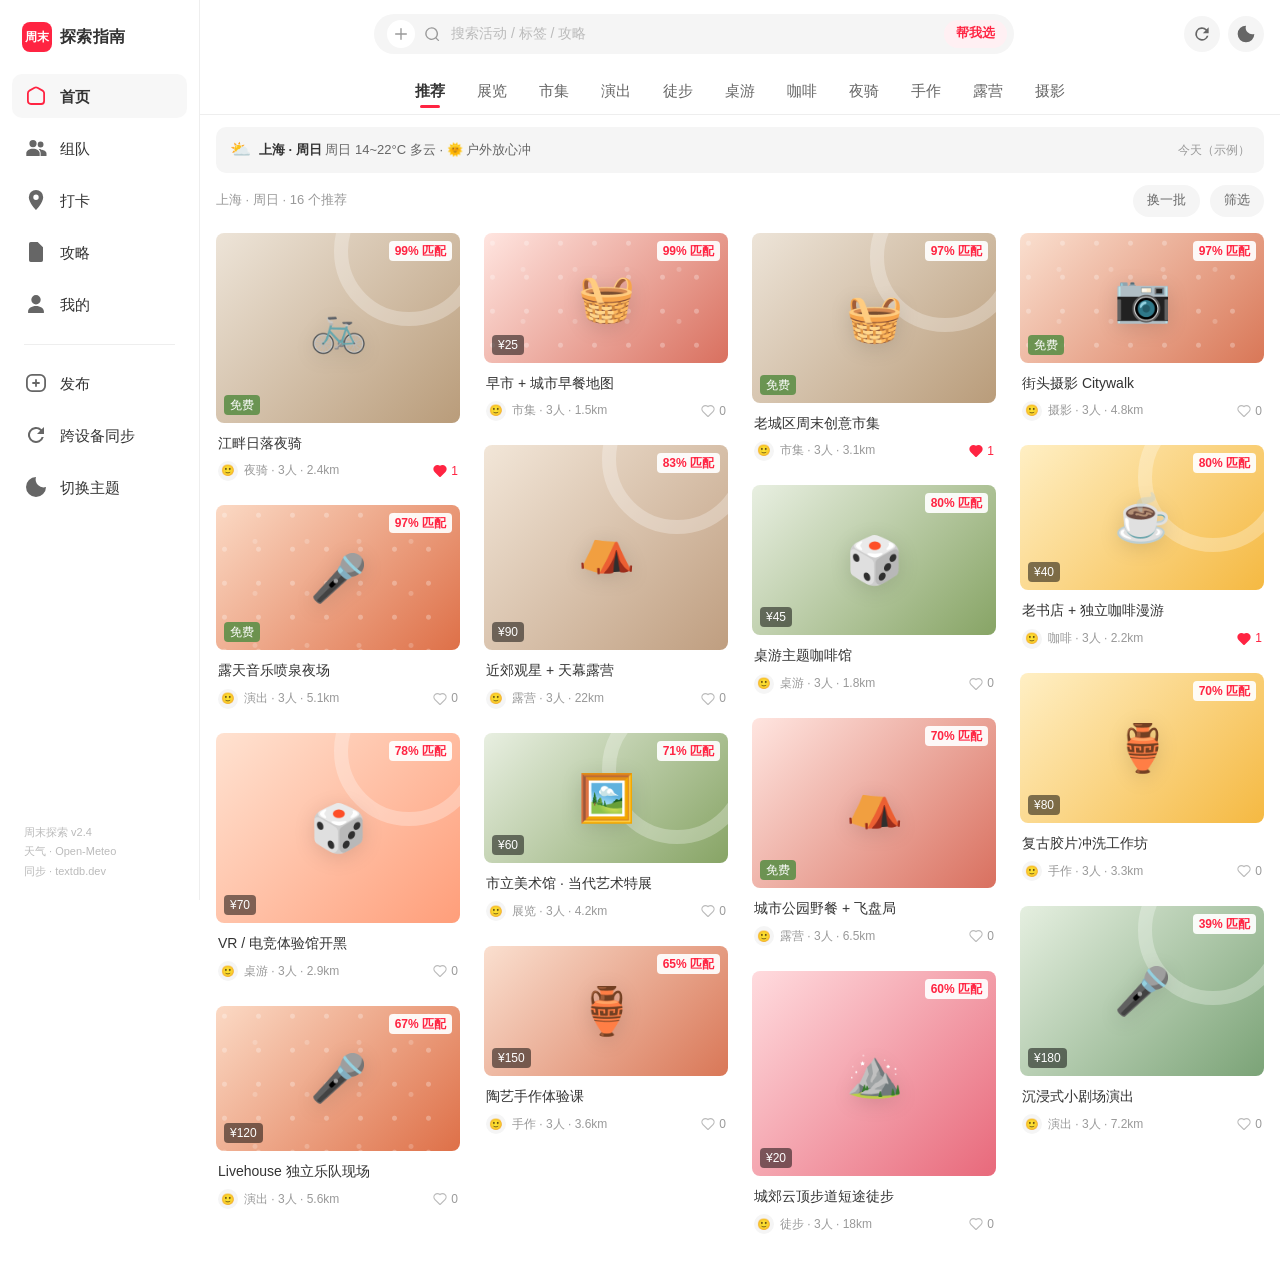
==== commit 2dbbe02c: "feat(v2.4): 弹窗全部改为页面居中(尺寸仍分端) + 四个页面灌入示例数据(可一键清除) + 修复 100vw 滚动条与 max-width 夹住详情弹窗" ====
--- a/index.html
+++ b/index.html
@@ -1,4 +1,4 @@
-<!DOCTYPE html>
+﻿<!DOCTYPE html>
 <html lang="zh-CN" data-theme="light">
 <head>
 <meta charset="UTF-8" />
@@ -251,6 +251,9 @@
   @media(min-width:1024px){ .page{padding-bottom:48px} }
   .sec-title{display:flex;align-items:center;gap:8px;font-size:15px;font-weight:600;margin:8px 2px 12px}
   .sec-title small{font-weight:400;color:var(--muted);font-size:12px;margin-left:auto}
+  .tag-demo{font-size:11px;font-weight:400;color:var(--muted);background:var(--fill);padding:2px 6px;border-radius:4px;margin-left:6px;vertical-align:1px}
+  @media(min-width:1024px){ .list.cols-2{grid-template-columns:1fr 1fr;align-items:start} .list.cols-2 .row-card{min-width:0} }
+  #ckList{max-width:820px}
   .list{display:grid;gap:12px}
   .row-card{background:var(--bg);border:1px solid var(--line);border-radius:12px;padding:14px}
   .row-card.anim{animation:fadeUp .45s cubic-bezier(.2,.8,.3,1) both}
@@ -345,25 +348,35 @@
   /* ================= 弹层 ================= */
   .mask{position:fixed;inset:0;background:rgba(0,0,0,.45);z-index:70;opacity:0;transition:.25s;pointer-events:none}
   .mask.on{opacity:1;pointer-events:auto}
+  /* 弹窗一律「页面居中」（水平 + 垂直），不做底部吸附。
+     宽度按端调整：手机 = 视口宽 - 32px；桌面 = 600px（详情 880px）。
+     高度上限 82vh，保证上下都留白、不会顶满整屏。 */
   .sheet{
-    position:fixed;left:0;right:0;bottom:0;z-index:80;max-width:640px;margin:0 auto;background:var(--bg);
-    border-radius:16px 16px 0 0;box-shadow:var(--shadow-lg);transform:translateY(102%);
-    transition:transform .3s cubic-bezier(.3,1,.4,1);max-height:88vh;display:flex;flex-direction:column
-  }
-  .sheet.on{transform:none}
-  /* 桌面端改成居中弹窗：底部吸附是移动端的手势习惯，桌面上会把内容挤在屏幕底部一条窄带里。
-     这里按端切换：≥1024px 居中卡片（缩放淡入），<1024px 保留底部抽屉。 */
+    position:fixed;left:50%;top:50%;z-index:80;margin:0;
+    /* 用 100%（fixed 定位的包含块＝不含滚动条的视口）而不是 100vw：
+       100vw 包含滚动条宽度，会让弹窗压在滚动条下面。 */
+    width:calc(100% - 24px);max-height:84vh;
+    background:var(--bg);border-radius:16px;box-shadow:var(--shadow-lg);
+    display:flex;flex-direction:column;
+    transform:translate(-50%,-48%) scale(.97);opacity:0;
+    transition:transform .26s cubic-bezier(.3,1.08,.4,1),opacity .18s ease
+  }
+  .sheet.on{transform:translate(-50%,-50%) scale(1);opacity:1}
+  #sheetDetail{width:calc(100% - 24px)}    /* 别用 max-width，否则会把详情弹窗一起夹住 */
+  /* 平板：两侧留出边距 */
+  @media(min-width:600px){
+    .sheet{width:min(560px,calc(100% - 64px))}
+    #sheetDetail{width:min(640px,calc(100% - 64px))}
+  }
+  /* 桌面：定宽 + 更大内距与圆角 */
   @media(min-width:1024px){
-    .sheet{
-      top:50%;bottom:auto;left:50%;right:auto;width:min(560px,calc(100vw - 120px));max-width:none;margin:0;
-      border-radius:16px;max-height:82vh;
-      transform:translate(-50%,-46%) scale(.97);opacity:0;
-      transition:transform .26s cubic-bezier(.3,1.08,.4,1),opacity .18s ease
-    }
-    .sheet.on{transform:translate(-50%,-50%) scale(1);opacity:1}
-    #sheetDetail{width:min(840px,calc(100vw - 120px))}
-    .grab{display:none}          /* 拖拽把手是抽屉专属，居中弹窗不需要 */
-  }
+    .sheet{width:600px;max-height:82vh;border-radius:18px}
+    #sheetDetail{width:880px}
+    .sheet-head{padding:20px 24px 14px}
+    .sheet-head h3{font-size:17px}
+    .sheet-body{padding:18px 24px 28px}
+  }
+  .grab{display:none}          /* 拖拽把手是抽屉专属，居中弹窗不需要 */
   .sheet-head{position:relative;padding:18px 20px 12px;border-bottom:1px solid var(--line);flex:0 0 auto}
   .sheet-head h3{margin:0;font-size:16px;font-weight:600}
   .sheet-head p{margin:6px 0 0;font-size:12px;color:var(--muted);line-height:1.7}
@@ -478,7 +491,7 @@
   <button class="rail-item" id="railPublish"><svg class="ri" width="24" height="24"><use href="#i-create"></use></svg>发布</button>
   <button class="rail-item" id="railSync"><svg class="ri" width="24" height="24"><use href="#i-sync"></use></svg>跨设备同步</button>
   <button class="rail-item" id="railTheme"><svg class="ri" width="24" height="24"><use href="#i-moon"></use></svg>切换主题</button>
-  <div class="rail-foot">周末探索 v2.2<br />天气 · Open-Meteo<br />同步 · textdb.dev</div>
+  <div class="rail-foot">周末探索 v2.4<br />天气 · Open-Meteo<br />同步 · textdb.dev</div>
 </aside>
 
 <div class="shell">
@@ -515,7 +528,7 @@
 <!-- ============ 组队页 ============ -->
 <main id="page-team" class="page wrap" hidden>
   <div class="sec-title">正在组队 <small id="teamCount"></small></div>
-  <div class="list" id="teamList"></div>
+  <div class="list cols-2" id="teamList"></div>
 </main>
 
 <!-- ============ 打卡页 ============ -->
@@ -529,7 +542,7 @@
 <!-- ============ 攻略页 ============ -->
 <main id="page-guide" class="page wrap" hidden>
   <div class="sec-title">攻略广场 <small id="guideCount"></small></div>
-  <div class="list" id="guideList"></div>
+  <div class="list cols-2" id="guideList"></div>
 </main>
 
 <!-- ============ 我的 ============ -->
@@ -568,15 +581,16 @@
       <button class="btn line" id="exportBtn"><svg class="ri" width="16" height="16"><use href="#i-export"></use></svg>导出 JSON</button>
       <button class="btn line" id="importBtn"><svg class="ri" width="16" height="16"><use href="#i-import"></use></svg>导入 JSON</button>
       <button class="btn warn" id="clearBtn"><svg class="ri" width="16" height="16"><use href="#i-trash"></use></svg>清空全部数据</button>
+      <button class="btn line" id="clearDemoBtn" hidden>清除示例数据</button>
     </div>
     <div class="meta" style="margin-top:10px">分享链接会把当前组队 / 打卡 / 攻略打包进网址，任何设备打开即导入，永久有效，无需联网服务。</div>
   </div>
 
   <div class="sec-title" style="margin-top:18px">我收藏的活动</div>
-  <div class="list" id="meFavList"></div>
+  <div class="list cols-2" id="meFavList"></div>
 
   <div class="foot">
-    周末探索 · v2.1 · 天气数据来自 <a href="https://open-meteo.com/" target="_blank" rel="noopener">Open-Meteo</a> ·
+    周末探索 · v2.4 · 天气数据来自 <a href="https://open-meteo.com/" target="_blank" rel="noopener">Open-Meteo</a> ·
     多设备同步基于 <a href="https://textdb.dev/" target="_blank" rel="noopener">textdb.dev</a> 公共存储 + 分享链接<br />
     <a href="https://github.com/MoyuOlogy/weekend-city-guide" target="_blank" rel="noopener">GitHub 仓库</a>
   </div>
@@ -650,6 +664,61 @@
 const persistPrefs = () => save(LS.prefs, prefs);
 const persistMe = () => save(LS.me, me);
 const myNick = () => me.nick || '我';
+
+/* ---------------- 1b. 首次访问的示例数据 ----------------
+   目的：组队 / 打卡 / 攻略 / 我的 四个页面不要一进来就是空白。
+   每条都带 demo:true，列表里有「示例」角标，我的页可一键清除。 */
+const DEMO_NICK = '周末探索者';
+const dayFrom = n => { const d = new Date(); d.setDate(d.getDate() + n); return ymd(d); };
+function seedDemo(){
+  if(localStorage.getItem(LS.store)) return;        // 已有本地数据（含从 v1 迁移的）就不再塞
+  if(!me.nick){ me.nick = DEMO_NICK; me.emoji = '🙂'; persistMe(); }
+  const nick = me.nick, T = Date.now(), D = 86400000;
+  store.teams = [
+    { id:'demo-t1', demo:true, owner:'阿哲', title:'周六下午桌游 + 咖啡局', time:'周六 14:00 · 大学城地铁站 B 口',
+      cap:6, budget:60, members:['阿哲','小满','Kiki'], ts:T - 3*D },
+    { id:'demo-t2', demo:true, owner:'Luna', title:'周日爬云顶步道看日出', time:'周日 05:30 · 南门集合（拼车）',
+      cap:8, budget:45, members:['Luna','大熊','阿哲','小满','Nemo'], ts:T - 2*D },
+    { id:'demo-t3', demo:true, owner:nick, title:'老城区市集 + 街头摄影 Citywalk', time:'周六 10:00 · 老城区牌坊下',
+      cap:5, budget:30, members:[nick,'Kiki'], ts:T - D }
+  ];
+  store.checkins = [
+    { id:'demo-c1', demo:true, owner:nick, title:'老城区周末创意市集', date:dayFrom(-6), cost:25, hours:2, mood:'🤩',
+      note:'糖油粑粑比想象中好吃，二楼有家旧唱片摊能淘到好东西。', ts:T - 6*D },
+    { id:'demo-c2', demo:true, owner:nick, title:'市立美术馆 · 当代艺术特展', date:dayFrom(-9), cost:30, hours:2.5, mood:'😌',
+      note:'学生证半价；工作日下午人少，露台咖啡能看到整片老城。', ts:T - 9*D },
+    { id:'demo-c3', demo:true, owner:nick, title:'江畔日落夜骑', date:dayFrom(-13), cost:0, hours:1.5, mood:'🥵',
+      note:'全程平路 12km，日落那一小时最美，记得带头灯。', ts:T - 13*D },
+    { id:'demo-c4', demo:true, owner:nick, title:'大学城天台看日落', date:dayFrom(-20), cost:0, hours:1, mood:'😐',
+      note:'入口有点难找，保安会赶人，建议 6 点前上去。', ts:T - 20*D }
+  ];
+  store.guides = [
+    { id:'demo-g1', demo:true, author:nick, date:dayFrom(-5), title:'0 元逛完老城区的 5 个点',
+      body:'路线：老城牌坊 → 骑楼老街 → 免费展览馆 → 江边栈道 → 天台看日落，全程步行约 6km，中途有两处免费饮水点。\n避坑：周末 11 点后市集人挤人，想拍照建议 9 点前到；展览馆周一闭馆。',
+      tags:['免费','步行','拍照'], likedBy:['阿哲','Luna','Kiki'], ts:T - 5*D },
+    { id:'demo-g2', demo:true, author:'Luna', date:dayFrom(-8), title:'云顶步道避坑：千万别中午上山',
+      body:'爬升 400m，全程 3 小时左右。\n一定 8 点前出发——10 点后山顶没有任何遮挡，晒到怀疑人生。\n带 1.5L 水 + 盐丸，山上小卖部一瓶水 8 块。\n下撤走西线台阶，比原路返回省 40 分钟。',
+      tags:['徒步','避坑','周末'], likedBy:['大熊','阿哲'], ts:T - 8*D },
+    { id:'demo-g3', demo:true, author:'小满', date:dayFrom(-11), title:'学生党约会 3 个不踩雷方案（人均 100 内）',
+      body:'① 下午美术馆（学生票 30）+ 旁边手冲咖啡（40）：安静、好聊、能出片。\n② 傍晚江边夜骑 + 夜市小吃：不到 50，也不会太累。\n③ 雨天方案：桌游咖啡馆 45/人含饮品，有 DM 带玩不冷场。\n提醒：别选要长时间排队的网红店，第一次约会排队很尴尬。',
+      tags:['约会','预算100','新手友好'], likedBy:['阿哲','Nemo','Kiki','Luna'], ts:T - 11*D }
+  ];
+  // 示例收藏（记住时间戳，清除示例数据时能精确识别、不误删用户真实点赞）
+  store.demoLikes = { a2:{ [nick]: T - 7*D }, a6:{ [nick]: T - 6*D }, a9:{ [nick]: T - 4*D } };
+  Object.assign(store.likes, store.demoLikes);
+  persistStore();
+}
+const hasDemo = () => ['teams','checkins','guides'].some(k => (store[k] || []).some(x => x.demo));
+function clearDemo(){
+  ['teams','checkins','guides'].forEach(k => { store[k] = (store[k] || []).filter(x => !x.demo); });
+  Object.entries(store.demoLikes || {}).forEach(([id, m]) => {
+    Object.entries(m).forEach(([n, ts]) => { if(store.likes[id] && store.likes[id][n] === ts) delete store.likes[id][n]; });
+  });
+  delete store.demoLikes;
+  persistStore(); sync.schedule();
+  renderTeams(); renderCheckins(); renderGuides(); renderMe(); renderFeed();
+  toast('示例数据已清除');
+}
 
 /* ---------------- 2. 城市 / 活动 / 天气 ---------------- */
 const CITIES = {
@@ -897,7 +966,6 @@
   const liked = iLiked(a.id);
   const why = r.reasons.map(t => `<b>✓ ${esc(t)}</b>`).join('') + r.warns.map(t => `<b class="w">! ${esc(t)}</b>`).join('');
   openSheet('detail', `
-    <div class="grab"></div>
     <div class="sheet-head">
       <h3>活动详情</h3>
       <button class="x" data-act="close"><svg class="ri" width="16" height="16"><use href="#i-close"></use></svg></button>
@@ -953,7 +1021,6 @@
 /* ---------------- 8. 筛选面板 ---------------- */
 function openFilter(){
   openSheet('form', `
-    <div class="grab"></div>
     <div class="sheet-head"><h3>筛选与偏好</h3><p>改任意一项，推荐立刻重排</p><button class="x" data-act="close"><svg class="ri" width="16" height="16"><use href="#i-close"></use></svg></button></div>
     <div class="sheet-body">
       <div class="two-col">
@@ -984,7 +1051,6 @@
 function openPublish(kind){
   const body = { team: pubTeam, checkin: pubCheckin, guide: pubGuide, activity: pubActivity }[kind] || pubPicker;
   openSheet('form', `
-    <div class="grab"></div>
     <div class="sheet-head"><h3>${kind ? { team:'发起组队', checkin:'记录打卡', guide:'写一篇攻略', activity:'添加活动' }[kind] : '发布'}</h3>
       <p>${kind ? '发布后会同步到你的云端房间' : '选择你想发布的内容'}</p>
       <button class="x" data-act="close"><svg class="ri" width="16" height="16"><use href="#i-close"></use></svg></button></div>
@@ -1068,7 +1134,7 @@
     return `<div class="row-card">
       <div class="rt">
         <div>
-          <h3>${esc(t.title)}</h3>
+          <h3>${esc(t.title)}${t.demo ? '<span class="tag-demo">示例</span>' : ''}</h3>
           <div class="meta">时间：${esc(t.time || '时间待定')} · 人均 ¥${t.budget} · 发起人 ${esc(t.owner)}</div>
         </div>
         <div class="ring ${t.owner === nick ? 'mine' : ''}" style="--p:${pct}"><span>${t.members.length}/${t.cap}</span></div>
@@ -1114,7 +1180,7 @@
   list.innerHTML = [...mine].sort((a, b) => (b.date || '').localeCompare(a.date || '')).map(c => `
     <div class="tl">
       <div style="display:flex;gap:8px;align-items:flex-start;justify-content:space-between">
-        <h4>${c.mood || '📍'} ${esc(c.title)}</h4>
+        <h4>${c.mood || '📍'} ${esc(c.title)}${c.demo ? '<span class="tag-demo">示例</span>' : ''}</h4>
         <button class="btn warn" data-act="delc" data-id="${c.id}" style="padding:4px 10px;font-size:11.5px">删除</button>
       </div>
       <div class="meta">${esc(c.date)} · ¥${c.cost}/人 · ${c.hours}h${MOODS[c.mood] ? ' · ' + MOODS[c.mood] : ''}</div>
@@ -1147,7 +1213,7 @@
         <svg class="ri" width="30" height="30" style="color:rgba(255,255,255,.9)"><use href="#i-doc"></use></svg>
       </div>
       <div style="padding:14px">
-        <h3 style="margin:0;font-size:15px;font-weight:600">${esc(g.title)}</h3>
+        <h3 style="margin:0;font-size:15px;font-weight:600">${esc(g.title)}${g.demo ? '<span class="tag-demo">示例</span>' : ''}</h3>
         <div class="meta">${esc(g.author)} · ${esc(g.date)}</div>
         <p style="font-size:13px;color:var(--text-2);line-height:1.7;margin:10px 0 0;display:-webkit-box;-webkit-line-clamp:4;-webkit-box-orient:vertical;overflow:hidden;white-space:pre-wrap">${esc(g.body)}</p>
         <div class="chips" style="margin-top:10px">${(g.tags || []).map(t => `<span class="chip">#${esc(t)}</span>`).join('')}</div>
@@ -1176,6 +1242,7 @@
     <div class="stat"><b>${favs.length}</b><span>收藏</span></div>`;
   $('#meSyncTitle').textContent = me.room ? `房间 ${me.room}` : '未加入云端房间';
   $('#meSyncSub').textContent = me.room ? sync.statusText() : '加入房间后，手机建的活动电脑能立刻看到';
+  const cdb = $('#clearDemoBtn'); if(cdb) cdb.hidden = !hasDemo();
   $('#meFavList').innerHTML = favs.length ? favs.map(a => {
     const g = coverGrad(a);
     return `<div class="row-card" style="display:flex;gap:12px;align-items:center">
@@ -1338,7 +1405,6 @@
 function openSync(){
   const online = sync.online();
   openSheet('sync', `
-    <div class="grab"></div>
     <div class="sheet-head"><h3>跨设备同步</h3><p>免注册，房间里的所有人共享组队、攻略与活动库</p><button class="x" data-act="close"><svg class="ri" width="16" height="16"><use href="#i-close"></use></svg></button></div>
     <div class="sheet-body">
       ${me.room ? `
@@ -1389,7 +1455,6 @@
   try{ await navigator.clipboard.writeText(url); toast(url.length > 8000 ? '链接较长，已复制（建议用云端房间发送）' : '分享链接已复制'); }
   catch{ toast('链接已生成，请手动复制'); }
   openSheet('form', `
-    <div class="grab"></div>
     <div class="sheet-head"><h3>分享链接</h3><p>任何设备打开即导入，永久有效</p><button class="x" data-act="close"><svg class="ri" width="16" height="16"><use href="#i-close"></use></svg></button></div>
     <div class="sheet-body">
       <div class="field"><label>复制发给同学</label><textarea readonly style="min-height:110px;font-size:12px">${esc(url)}</textarea></div>
@@ -1527,6 +1592,7 @@
     }
     return;
   }
+  if(t.closest('#clearDemoBtn')) return clearDemo();
   if(t.closest('#editNickBtn')) return editNick();
 
   // 表单提交按钮
@@ -1593,7 +1659,6 @@
 }
 function openImport(){
   openSheet('form', `
-    <div class="grab"></div>
     <div class="sheet-head"><h3>导入数据</h3><p>粘贴导出的 JSON，或直接打开别人的分享链接</p><button class="x" data-act="close"><svg class="ri" width="16" height="16"><use href="#i-close"></use></svg></button></div>
     <div class="sheet-body">
       <div class="field"><label>粘贴 JSON</label><textarea id="impText" placeholder='{"teams":[...],"guides":[...]}' style="min-height:130px;font-size:12px"></textarea></div>
@@ -1610,7 +1675,6 @@
 }
 function editNick(){
   openSheet('form', `
-    <div class="grab"></div>
     <div class="sheet-head"><h3>编辑资料</h3><p>昵称会显示在组队和攻略上</p><button class="x" data-act="close"><svg class="ri" width="16" height="16"><use href="#i-close"></use></svg></button></div>
     <div class="sheet-body">
       <div class="field"><label>昵称</label><input type="text" id="nickEdit" value="${esc(me.nick)}" maxlength="12" placeholder="例如：小新" /></div>
@@ -1655,7 +1719,9 @@
     }catch{ toast('分享链接解析失败'); }
   }
 
-  renderCats(); renderTeams(); renderCheckins(); renderGuides(); renderMe();
+  renderCats();
+  seedDemo();                        // 首次访问灌入示例数据，让四个页面都不是空白（我的页可一键清除）
+  renderTeams(); renderCheckins(); renderGuides(); renderMe();
   persistPrefs();
   renderFeed();                      // 先渲染骨架屏，天气回来后自动替换
   if(me.nick) $('#meName').textContent = me.nick;
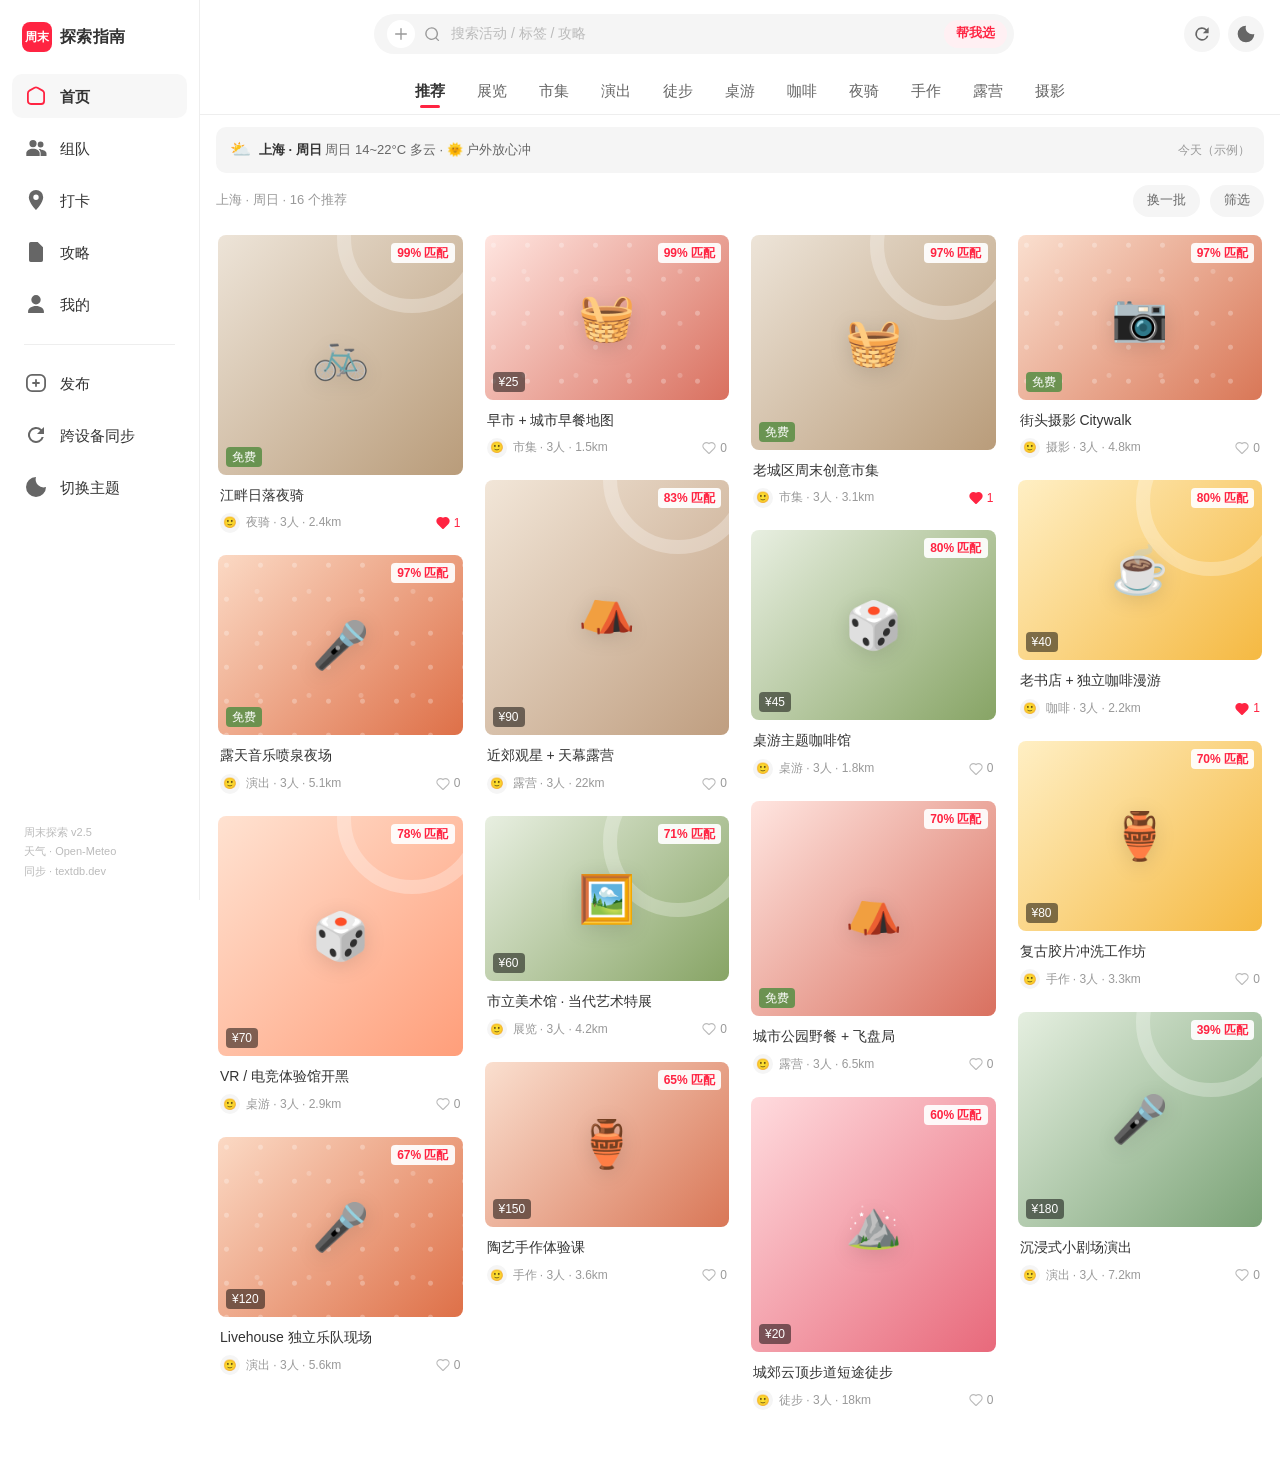
==== commit 3065e274: "fix(v2.5): 卡片改真链接+桌面立即打开详情(修双击点赞劫持) / 信息流降到4列大卡片 / 表单提交按钮粘底+紧凑布局 / 新增按钮真实性审计41项" ====
--- a/index.html
+++ b/index.html
@@ -163,14 +163,12 @@
   .pill .dot{width:6px;height:6px;border-radius:50%;background:var(--red)}
 
   /* ================= 瀑布流（卡片结构对齐小红书 note-item） ================= */
-  .masonry{display:flex;align-items:flex-start;gap:8px;padding:12px 8px 110px}
-  @media(min-width:600px){ .masonry{gap:16px;padding-left:16px;padding-right:16px} }
-  @media(min-width:1024px){ .masonry{gap:24px;padding-bottom:48px} }
-  @media(min-width:1320px){ .masonry{gap:32px} }
-  .mcol{flex:1;display:flex;flex-direction:column;gap:8px;min-width:0}
-  @media(min-width:600px){ .mcol{gap:16px} }
-  @media(min-width:1024px){ .mcol{gap:24px} }
-  @media(min-width:1320px){ .mcol{gap:32px} }
+  .masonry{display:flex;align-items:flex-start;gap:10px;padding:14px 10px 110px}
+  @media(min-width:560px){ .masonry{gap:16px;padding-left:18px;padding-right:18px} }
+  @media(min-width:1024px){ .masonry{gap:22px;padding-bottom:52px} }
+  .mcol{flex:1;display:flex;flex-direction:column;gap:10px;min-width:0}
+  @media(min-width:560px){ .mcol{gap:16px} }
+  @media(min-width:1024px){ .mcol{gap:22px} }
 
   /* 卡片默认可见，入场动画只做增强（动画没跑也绝不能是空白） */
   .note{position:relative;opacity:1}
@@ -305,17 +303,24 @@
   .stat span{font-size:11.5px;color:var(--muted)}
   @media(max-width:360px){ .stat b{font-size:16px} }
 
-  .field{margin-bottom:16px}
-  .field>label{display:block;font-size:13px;color:var(--text-2);font-weight:500;margin-bottom:8px}
+  .field{margin-bottom:12px}
+  .field>label{display:block;font-size:12.5px;color:var(--text-2);font-weight:500;margin-bottom:6px}
   select,input[type=text],input[type=number],input[type=date],textarea{
-    width:100%;padding:10px 14px;border-radius:10px;border:1px solid var(--line);background:var(--bg);
+    width:100%;padding:9px 13px;border-radius:10px;border:1px solid var(--line);background:var(--bg);
     font-size:14px;transition:.15s
   }
   select:focus,input:focus,textarea:focus{border-color:var(--red)}
-  textarea{resize:vertical;min-height:88px;line-height:1.6}
+  textarea{resize:vertical;min-height:66px;line-height:1.6}
   input[type=range]{width:100%;accent-color:var(--red);height:22px}
   .two-col{display:flex;gap:10px}
   .two-col>*{flex:1;min-width:0}
+  .three-col{display:flex;gap:8px}
+  .three-col>*{flex:1;min-width:0}
+  /* 提交按钮粘在弹窗底部 —— 表单再长也不用下拉才能点到 */
+  .form-actions{
+    position:sticky;bottom:0;z-index:3;background:var(--bg);border-top:1px solid var(--line);
+    padding:12px 0 2px;margin-top:4px
+  }
   .chips{display:flex;flex-wrap:wrap;gap:8px}
   .chip{
     padding:7px 14px;border-radius:999px;font-size:13px;background:var(--fill);color:var(--text-2);
@@ -491,7 +496,7 @@
   <button class="rail-item" id="railPublish"><svg class="ri" width="24" height="24"><use href="#i-create"></use></svg>发布</button>
   <button class="rail-item" id="railSync"><svg class="ri" width="24" height="24"><use href="#i-sync"></use></svg>跨设备同步</button>
   <button class="rail-item" id="railTheme"><svg class="ri" width="24" height="24"><use href="#i-moon"></use></svg>切换主题</button>
-  <div class="rail-foot">周末探索 v2.4<br />天气 · Open-Meteo<br />同步 · textdb.dev</div>
+  <div class="rail-foot">周末探索 v2.5<br />天气 · Open-Meteo<br />同步 · textdb.dev</div>
 </aside>
 
 <div class="shell">
@@ -590,7 +595,7 @@
   <div class="list cols-2" id="meFavList"></div>
 
   <div class="foot">
-    周末探索 · v2.4 · 天气数据来自 <a href="https://open-meteo.com/" target="_blank" rel="noopener">Open-Meteo</a> ·
+    周末探索 · v2.5 · 天气数据来自 <a href="https://open-meteo.com/" target="_blank" rel="noopener">Open-Meteo</a> ·
     多设备同步基于 <a href="https://textdb.dev/" target="_blank" rel="noopener">textdb.dev</a> 公共存储 + 分享链接<br />
     <a href="https://github.com/MoyuOlogy/weekend-city-guide" target="_blank" rel="noopener">GitHub 仓库</a>
   </div>
@@ -857,7 +862,7 @@
     ${extra || ''}
   </div>`;
 }
-const coverHeights = [150, 190, 130, 170, 145, 205];
+const coverHeights = [190, 240, 165, 215, 180, 255];
 
 /* ---------------- 5. 信息流 ---------------- */
 let cat = '全部', keyword = '';
@@ -896,21 +901,22 @@
   feed.innerHTML = buckets.map(b => `<div class="mcol">${b.join('')}</div>`).join('');
   observeIn();
 
-  /* 卡片结构对齐小红书 .note-item：cover / title / author-wrapper / like-wrapper */
+  /* 卡片结构对齐小红书 .note-item：cover / title / author-wrapper / like-wrapper
+     封面与标题是真正的 <a href="#/note/id"> 链接：可分享、可中键新开标签页、支持浏览器前进后退 */
   function cardHTML(x, i){
     const a = x.a, liked = iLiked(a.id), h = coverHeights[hash(a.id) % coverHeights.length];
-    const tap = `data-tap="detail" data-id="${a.id}"`;
+    const href = `#/note/${a.id}`, link = `href="${href}" data-note="${a.id}"`;
     return `<article class="note" data-id="${a.id}">
-      <a class="cover" ${tap} style="height:${h}px;background:linear-gradient(135deg,${coverGrad(a).join(',')})">
+      <a class="cover" ${link} style="height:${h}px;background:linear-gradient(135deg,${coverGrad(a).join(',')})">
         ${coverDecor(a)}
         <span class="emo">${TYPE_EMOJI[a.type] || '🎈'}</span>
         <span class="badge bl ${a.price === 0 ? 'free' : ''}">${a.price === 0 ? '免费' : '¥' + a.price}</span>
         <span class="badge tr">${x.score}% 匹配</span>
       </a>
       <div class="footer">
-        <a class="title" ${tap}>${esc(a.name)}</a>
+        <a class="title" ${link}>${esc(a.name)}</a>
         <div class="author-wrapper">
-          <a class="author" ${tap}>
+          <a class="author" ${link}>
             <span class="avatar-container">${me.emoji}</span>
             <span class="name">${esc(a.type)} · ${esc(prefs.people)}人 · ${a.dist}km</span>
           </a>
@@ -956,7 +962,12 @@
   if(name){ $(sheets[name]).innerHTML = html; $('#mask').classList.add('on'); openSheetName = name; }
   else { $('#mask').classList.remove('on'); openSheetName = null; }
 }
-$('#mask').addEventListener('click', () => openSheet(null));
+const closeSheet = () => {
+  const wasNote = /^#\/note\//.test(location.hash);
+  openSheet(null);
+  if(wasNote) try{ history.replaceState(null, '', location.pathname); }catch{}   // 关掉详情时清掉 hash
+};
+$('#mask').addEventListener('click', () => closeSheet());
 document.addEventListener('keydown', e => { if(e.key === 'Escape') openSheet(null); });
 
 /* ---------------- 7. 详情弹层 ---------------- */
@@ -1043,7 +1054,7 @@
         ${[['near','离我近一点'],['cheap','越省越好'],['photo','适合出片'],['newbie','新手友好']]
           .map(([k, t]) => `<div class="chip ${prefs.extras.includes(k) ? 'on' : ''}" data-extra="${k}">${t}</div>`).join('')}
       </div></div>
-      <button class="btn block line" id="resetPrefs">↺ 恢复默认</button>
+      <div class="form-actions"><button class="btn block line" id="resetPrefs">恢复默认</button></div>
     </div>`);
 }
 
@@ -1071,45 +1082,43 @@
     <div class="field"><label>招募人数（含自己）</label><input type="number" id="tCap" min="2" max="20" value="4" /></div>
     <div class="field"><label>人均预算（元）</label><input type="number" id="tBudget" min="0" max="2000" value="80" /></div>
   </div>
-  <button class="btn pri block" id="tCreate">发布组队 🚀</button>`;
+  <div class="form-actions"><button class="btn pri block" id="tCreate">发布组队</button></div>`;
 const pubCheckin = () => `
   ${nickField()}
   <div class="field"><label>去了哪里</label><input type="text" id="cTitle" placeholder="例如：老城区创意市集" maxlength="40" /></div>
-  <div class="two-col">
+  <div class="three-col">
     <div class="field"><label>日期</label><input type="date" id="cDate" value="${ymd(new Date())}" /></div>
-    <div class="field"><label>花费（人均 / 元）</label><input type="number" id="cCost" min="0" max="5000" value="0" /></div>
+    <div class="field"><label>花费（元/人）</label><input type="number" id="cCost" min="0" max="5000" value="0" /></div>
+    <div class="field"><label>时长（小时）</label><input type="number" id="cHours" min="0.5" max="24" step="0.5" value="2" /></div>
   </div>
-  <div class="field"><label>时长（小时）</label><input type="number" id="cHours" min="0.5" max="24" step="0.5" value="2" /></div>
   <div class="field"><label>心情</label><div class="chips" id="cMood">
     ${[['🤩','超值'],['😌','治愈'],['🥵','累但爽'],['😐','一般'],['😭','踩雷']]
       .map(([m, t], i) => `<div class="chip ${i === 0 ? 'on' : ''}" data-mood="${m}">${m} ${t}</div>`).join('')}
   </div></div>
   <div class="field"><label>一句话感想</label><textarea id="cNote" placeholder="有什么值得告诉后来人的？"></textarea></div>
-  <button class="btn pri block" id="cAdd">记录打卡 📍</button>`;
+  <div class="form-actions"><button class="btn pri block" id="cAdd">记录打卡</button></div>`;
 const pubGuide = () => `
   ${nickField()}
   <div class="field"><label>标题</label><input type="text" id="gTitle" placeholder="例如：0 元逛完老城区的 5 个点" maxlength="50" /></div>
-  <div class="field"><label>正文</label><textarea id="gBody" placeholder="路线、时间、避坑点、预算…" style="min-height:130px" maxlength="600"></textarea></div>
+  <div class="field"><label>正文</label><textarea id="gBody" placeholder="路线、时间、避坑点、预算…" style="min-height:100px" maxlength="600"></textarea></div>
   <div class="field"><label>标签（逗号分隔）</label><input type="text" id="gTags" placeholder="免费, 拍照, 步行" maxlength="60" /></div>
-  <button class="btn pri block" id="gAdd">发布攻略 🚀</button>`;
+  <div class="form-actions"><button class="btn pri block" id="gAdd">发布攻略</button></div>`;
 const pubActivity = () => `
   <div class="field"><label>活动名称</label><input type="text" id="nName" placeholder="例如：大学城天台看日落" maxlength="40" /></div>
   <div class="two-col">
     <div class="field"><label>类型</label><select id="nType">${TYPES.map(t => `<option>${t}</option>`).join('')}</select></div>
     <div class="field"><label>人均价格（元）</label><input type="number" id="nPrice" min="0" value="0" /></div>
   </div>
-  <div class="two-col">
+  <div class="three-col">
     <div class="field"><label>时长（小时）</label><input type="number" id="nHours" min="0.5" step="0.5" value="2" /></div>
     <div class="field"><label>距离（km）</label><input type="number" id="nDist" min="0" step="0.5" value="3" /></div>
-  </div>
-  <div class="two-col">
     <div class="field"><label>最少人数</label><input type="number" id="nMin" min="1" value="1" /></div>
     <div class="field"><label>最多人数</label><input type="number" id="nMax" min="1" value="6" /></div>
   </div>
   <div class="field"><label>场地</label><div class="chips" id="nIndoor">
     <div class="chip on" data-indoor="0">🌤 户外</div><div class="chip" data-indoor="1">🏠 室内</div></div></div>
   <div class="field"><label>一句话介绍</label><textarea id="nDesc" placeholder="怎么玩、有什么亮点" maxlength="200"></textarea></div>
-  <button class="btn pri block" id="nAdd">加入活动库</button>`;
+  <div class="form-actions"><button class="btn pri block" id="nAdd">加入活动库</button></div>`;
 function nickField(){
   return `<div class="field"><label>昵称（显示给同伴）</label>
     <input type="text" id="nickInput" value="${esc(me.nick)}" placeholder="例如：小新" maxlength="12" /></div>`;
@@ -1246,12 +1255,12 @@
   $('#meFavList').innerHTML = favs.length ? favs.map(a => {
     const g = coverGrad(a);
     return `<div class="row-card" style="display:flex;gap:12px;align-items:center">
-      <div style="width:46px;height:46px;border-radius:8px;display:grid;place-items:center;font-size:20px;background:linear-gradient(135deg,${g[0]},${g[1]})">${TYPE_EMOJI[a.type] || '🎈'}</div>
+      <a href="#/note/${a.id}" data-note="${a.id}" style="width:46px;height:46px;border-radius:8px;display:grid;place-items:center;font-size:20px;background:linear-gradient(135deg,${g[0]},${g[1]})">${TYPE_EMOJI[a.type] || '🎈'}</a>
       <div style="flex:1;min-width:0">
-        <h3 style="margin:0;font-size:14px;font-weight:600">${esc(a.name)}</h3>
+        <a href="#/note/${a.id}" data-note="${a.id}"><h3 style="margin:0;font-size:14px;font-weight:600;color:var(--text)">${esc(a.name)}</h3></a>
         <div class="meta">${esc(a.type)} · ${a.price === 0 ? '免费' : '¥' + a.price} · ${a.hours}h</div>
       </div>
-      <button class="btn line" data-act="detail" data-id="${a.id}">查看</button>
+      <a class="btn line" href="#/note/${a.id}" data-note="${a.id}">查看</a>
     </div>`;
   }).join('') : `<div class="empty">还没有收藏，在推荐里点心形图标就会出现在这里</div>`;
   observeIn();
@@ -1278,11 +1287,11 @@
     if(u) u.setAttribute('href', id);
   });
 }
-// 瀑布流列数：窄屏 2 列 → 桌面最多 5 列（跟随容器宽度，缩放窗口即时生效）
+// 瀑布流列数：窄屏 2 列 → 桌面最多 4 列（列数少一点、卡片大一点，比 5 列一排更耐看）
 function colCount(){
   const el = $('#feed');
   const w = (el ? el.clientWidth : 0) || window.innerWidth;
-  return w < 520 ? 2 : w < 860 ? 3 : w < 1180 ? 4 : 5;
+  return w < 560 ? 2 : w < 860 ? 3 : 4;
 }
 
 /* ---------------- 15. 云同步（textdb.dev 公共存储 + 分享链接） ---------------- */
@@ -1452,8 +1461,8 @@
 }
 async function makeShareLink(){
   const url = location.origin + location.pathname + '#r=' + encodeState();
-  try{ await navigator.clipboard.writeText(url); toast(url.length > 8000 ? '链接较长，已复制（建议用云端房间发送）' : '分享链接已复制'); }
-  catch{ toast('链接已生成，请手动复制'); }
+  // 先把面板渲染出来，再尝试写剪贴板。
+  // 反过来的话，剪贴板被权限/无焦点阻塞时 await 不返回，用户会看到「点了没反应」。
   openSheet('form', `
     <div class="sheet-head"><h3>分享链接</h3><p>任何设备打开即导入，永久有效</p><button class="x" data-act="close"><svg class="ri" width="16" height="16"><use href="#i-close"></use></svg></button></div>
     <div class="sheet-body">
@@ -1461,11 +1470,32 @@
       <p class="hintline">链接较长是因为把组队 / 打卡 / 攻略都打包进去了。</p>
       <div class="btnrow"><button class="btn pri" data-act="copylink" data-link="${esc(url)}"><svg class="ri" width="16" height="16"><use href="#i-copy"></use></svg>复制链接</button></div>
     </div>`);
+  try{
+    await navigator.clipboard.writeText(url);
+    toast(url.length > 8000 ? '链接较长，已复制（建议用云端房间发送）' : '分享链接已复制');
+  }catch{ toast('链接已生成，点下方按钮复制'); }
 }
 
 /* ---------------- 16. 事件总线 ---------------- */
+const isTouch = () => matchMedia('(hover:none)').matches;   // 触屏才用「双击点赞」那套延迟逻辑
+
+// 打开活动详情 + 写入 hash（真链接语义：可分享、可前进后退）
+function openNote(id){
+  if(!findAct(id)) return;
+  openDetail(id);
+  try{ history.pushState({ note:id }, '', '#/note/' + id); }catch{}
+}
 document.addEventListener('click', async e => {
   const t = e.target;
+
+  // 卡片 / 标题 / 作者都是真链接：桌面立即打开（不再等 240ms，避免被误判成双击）
+  const noteLink = t.closest('[data-note]');
+  if(noteLink){
+    if(e.metaKey || e.ctrlKey || e.shiftKey || e.button === 1) return;   // 允许新标签页打开
+    e.preventDefault();
+    if(isTouch()) return;            // 触屏交给 pointerup，保留双击点赞
+    return openNote(noteLink.dataset.note);
+  }
 
   // 导航：移动端底部 Tab / 桌面端左侧栏 / 顶栏「＋」（＋ 必须先判断，否则会被通用规则吃掉）
   if(t.closest('#plusBtn') || t.closest('#railPublish') || t.closest('#postMini')){ buzz(); return openPublish(null); }
@@ -1493,7 +1523,7 @@
   const act = btn?.dataset.act;
 
   switch(act){
-    case 'close': return openSheet(null);
+    case 'close': return closeSheet();
     case 'detail': return openDetail(btn.dataset.id);
     case 'like': {
       const id = btn.dataset.id;
@@ -1633,19 +1663,27 @@
   if(t.id === 'fDay'){ prefs.day = +t.value; persistPrefs(); renderWeatherBar(); refreshWeather(); }
 });
 
-// 双击封面点赞（移动端 double tap 兼容）
+// 双击封面点赞 —— 只在触屏上启用。
+// 桌面端绝不能走这条逻辑：鼠标用户点一下没反应会再点一下，于是被判成「双击」而永远打不开详情。
 let lastTap = 0, tapTimer = null;
 document.addEventListener('pointerup', e => {
-  const wrap = e.target.closest('[data-tap="detail"]');
+  if(!isTouch()) return;
+  const wrap = e.target.closest('[data-note]');
   if(!wrap) return;
-  const id = wrap.dataset.id, now = Date.now();
+  const id = wrap.dataset.note, now = Date.now();
   if(now - lastTap < 300){
     clearTimeout(tapTimer); lastTap = 0;
     likeActivity(id); renderFeed(); return;   // 双击 = 点赞（不打开详情）
   }
   lastTap = now;
   clearTimeout(tapTimer);
-  tapTimer = setTimeout(() => { openDetail(id); }, 240);
+  tapTimer = setTimeout(() => openNote(id), 240);
+});
+
+// 浏览器前进/后退 与 直接打开 #/note/xxx 链接
+window.addEventListener('popstate', () => {
+  const m = location.hash.match(/^#\/note\/(.+)$/);
+  if(m && findAct(m[1])) openDetail(m[1]); else openSheet(null);
 });
 
 /* ---------------- 17. 导入 / 导出 ---------------- */
@@ -1662,7 +1700,7 @@
     <div class="sheet-head"><h3>导入数据</h3><p>粘贴导出的 JSON，或直接打开别人的分享链接</p><button class="x" data-act="close"><svg class="ri" width="16" height="16"><use href="#i-close"></use></svg></button></div>
     <div class="sheet-body">
       <div class="field"><label>粘贴 JSON</label><textarea id="impText" placeholder='{"teams":[...],"guides":[...]}' style="min-height:130px;font-size:12px"></textarea></div>
-      <button class="btn pri block" id="doImport">导入并合并</button>
+      <div class="form-actions"><button class="btn pri block" id="doImport">导入并合并</button></div>
     </div>`);
   $('#doImport')?.addEventListener('click', () => {
     try{
@@ -1681,7 +1719,7 @@
       <div class="field"><label>头像</label><div class="chips" id="emojiPick">
         ${LOGIN_EMOJI.map(m => `<div class="chip ${m === me.emoji ? 'on' : ''}" data-emoji="${m}">${m}</div>`).join('')}
       </div></div>
-      <button class="btn pri block" id="saveNick">保存</button>
+      <div class="form-actions"><button class="btn pri block" id="saveNick">保存</button></div>
     </div>`);
   $('#emojiPick').addEventListener('click', e => {
     const c = e.target.closest('[data-emoji]'); if(!c) return;
@@ -1725,6 +1763,10 @@
   persistPrefs();
   renderFeed();                      // 先渲染骨架屏，天气回来后自动替换
   if(me.nick) $('#meName').textContent = me.nick;
+
+  // 直接打开 #/note/xxx 深链（可分享、可刷新、可从聊天记录点回来）
+  const noteMatch = location.hash.match(/^#\/note\/(.+)$/);
+  if(noteMatch && findAct(noteMatch[1])) openDetail(noteMatch[1]);
   await refreshWeather();
   if(me.room){ sync.join(me.room); }   // 自动重连上次的房间
   // 心跳保持在线状态
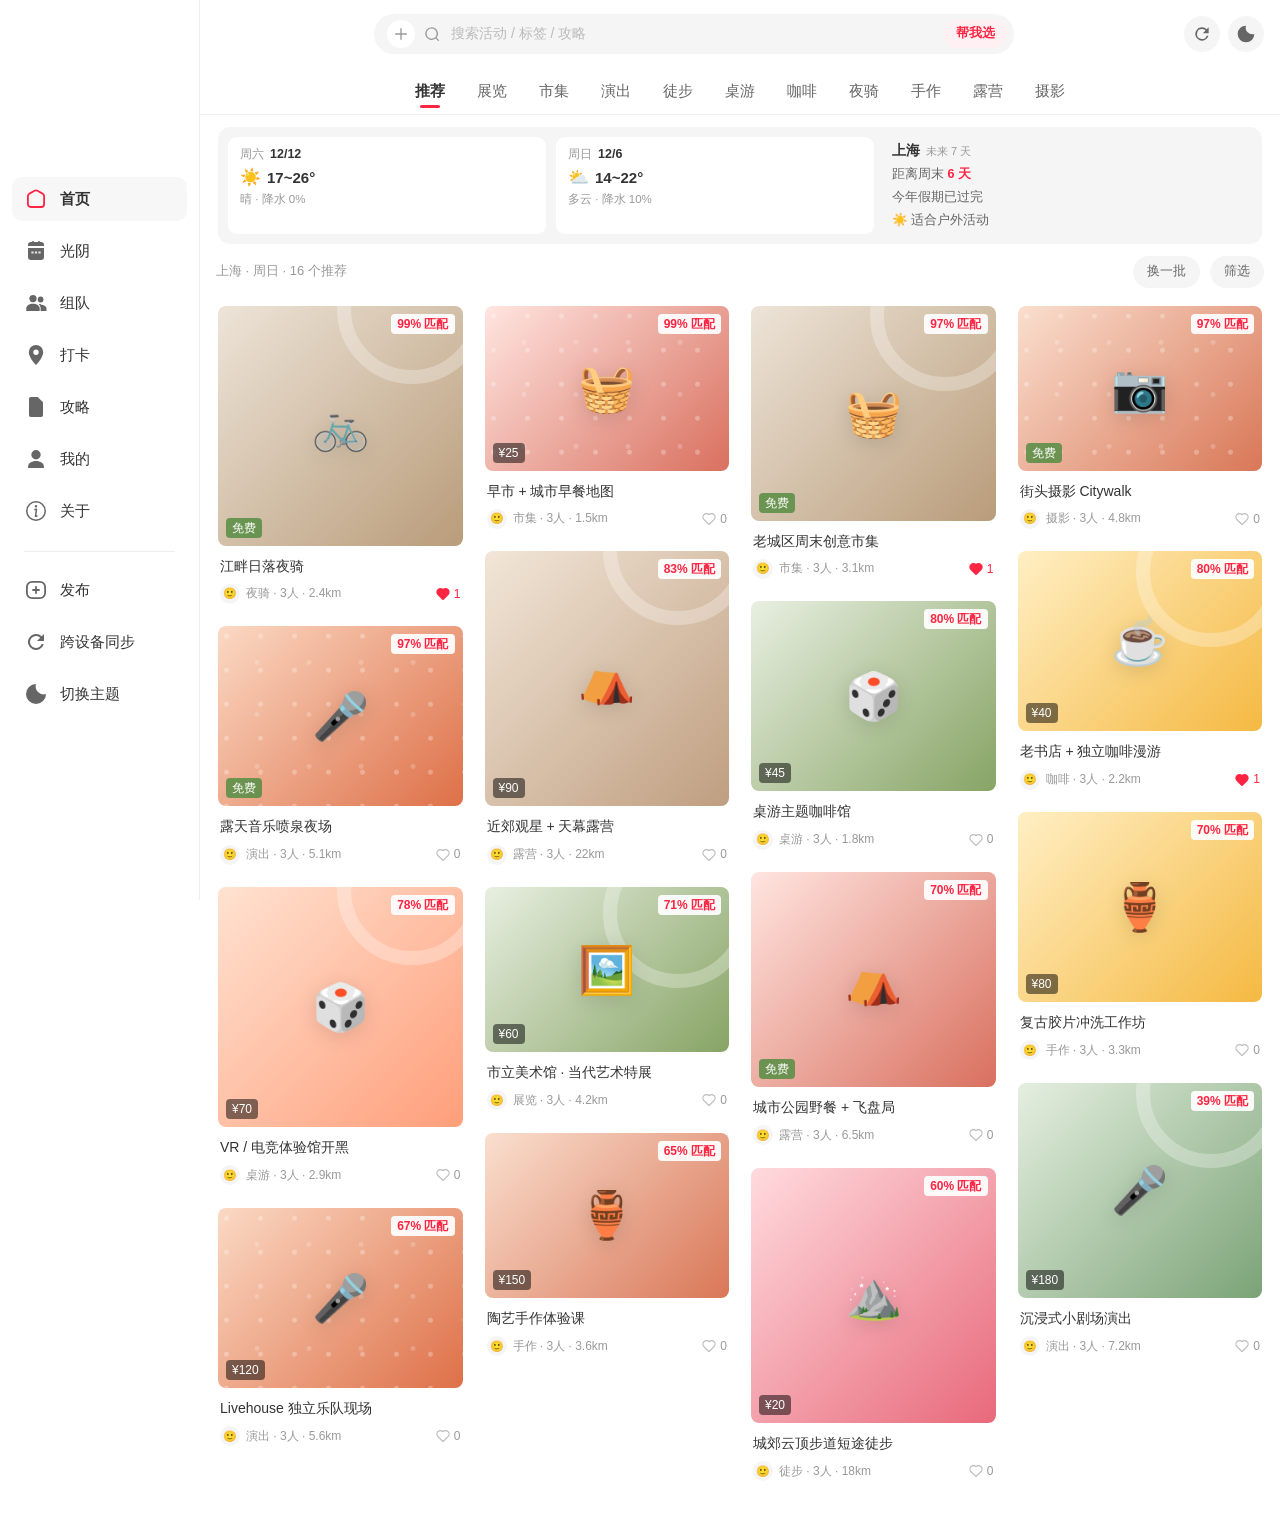
==== commit 4f50926b: "feat(v2.6): 侧栏垂直居中+去掉logo/版本页脚 / 新增「光阴」日历页 / 关于页 / 天气条同显周六周日+假期倒计时 / 移动端底部回到5格、光阴与关于收进「我的→更多」 / 修复攻略" ====
--- a/index.html
+++ b/index.html
@@ -1,4 +1,4 @@
-﻿<!DOCTYPE html>
+<!DOCTYPE html>
 <html lang="zh-CN" data-theme="light">
 <head>
 <meta charset="UTF-8" />
@@ -59,17 +59,13 @@
   .ri{display:block;fill:currentColor;flex:0 0 auto}
 
   /* ================= 桌面左侧导航（对齐小红书 side-bar） ================= */
+  /* 导航整体垂直居中（不再有 logo 与版本页脚，那些信息移到「关于」页） */
   .rail{
     display:none;position:fixed;left:0;top:0;bottom:0;width:var(--rail);z-index:50;
-    flex-direction:column;padding:14px 12px 18px;background:var(--bg);border-right:1px solid var(--line);
-    overflow-y:auto
-  }
-  .rail-logo{display:flex;align-items:center;gap:8px;padding:8px 10px 22px;flex:0 0 auto}
-  .rail-logo i{
-    width:30px;height:30px;border-radius:8px;display:grid;place-items:center;font-style:normal;
-    background:var(--red);color:#fff;font-size:12px;font-weight:800;letter-spacing:.5px;flex:0 0 auto
-  }
-  .rail-logo b{font-size:16px;font-weight:700;letter-spacing:.3px;white-space:nowrap}
+    flex-direction:column;justify-content:center;padding:16px 12px;background:var(--bg);
+    border-right:1px solid var(--line);overflow-y:auto
+  }
+  .rail-nav{display:flex;flex-direction:column}
   .rail-item{
     display:flex;align-items:center;gap:12px;width:100%;padding:10px 12px;margin-bottom:8px;border-radius:10px;
     font-size:15px;font-weight:500;color:var(--text);transition:background .15s;text-align:left
@@ -79,7 +75,6 @@
   .rail-item.on{font-weight:600;background:var(--hover)}
   .rail-item.on .ri{color:var(--red)}
   .rail-sep{height:1px;background:var(--line);margin:10px 12px 16px}
-  .rail-foot{margin-top:auto;padding:14px 12px 0;font-size:11px;color:var(--muted-2);line-height:1.8}
   .shell{min-height:100vh}
   @media(min-width:1024px){ .shell{margin-left:var(--rail)} .rail{display:flex} }
 
@@ -142,12 +137,24 @@
 
   /* ================= 天气条 ================= */
   .weatherbar{
-    display:flex;align-items:center;gap:8px;margin:12px 8px 0;padding:10px 14px;border-radius:10px;
-    background:var(--fill);font-size:13px;color:var(--text-2);line-height:1.5
-  }
-  .weatherbar b{color:var(--text);font-weight:600}
-  .weatherbar .wtag{margin-left:auto;font-size:12px;color:var(--muted);white-space:nowrap}
-  @media(min-width:600px){ .weatherbar{margin-left:16px;margin-right:16px} }
+    display:flex;align-items:stretch;gap:10px;flex-wrap:wrap;margin:12px 8px 0;padding:10px;border-radius:12px;
+    background:var(--fill);font-size:13px;color:var(--text-2)
+  }
+  .wday{flex:1 1 140px;min-width:0;background:var(--bg);border-radius:9px;padding:9px 12px;display:flex;flex-direction:column;gap:3px}
+  .wday.shift{box-shadow:inset 0 0 0 2px var(--amber-soft)}
+  .wday .wl{font-size:12px;color:var(--muted);display:flex;align-items:center;gap:6px}
+  .wday .wl b{color:var(--text);font-weight:600;font-size:12.5px}
+  .wday .wl i{font-style:normal;font-size:10.5px;color:var(--amber);font-weight:600}
+  .wday .wr{display:flex;align-items:baseline;gap:6px}
+  .wday .we{font-size:17px;line-height:1}
+  .wday .wt{font-size:15px;font-weight:600;color:var(--text)}
+  .wday .wn{font-size:11.5px;color:var(--muted);white-space:nowrap;overflow:hidden;text-overflow:ellipsis}
+  .wcount{flex:1 1 190px;min-width:0;display:flex;flex-direction:column;justify-content:center;gap:4px;padding:4px 8px;font-size:12.5px;line-height:1.5}
+  .wcount b{color:var(--red);font-weight:600}
+  .wcount .wcity{display:flex;align-items:baseline;gap:6px}
+  .wcount .wcity b{color:var(--text);font-size:13.5px}
+  .wcount .wcity i{font-style:normal;font-size:11px;color:var(--muted)}
+  @media(min-width:600px){ .weatherbar{margin-left:18px;margin-right:18px} }
 
   /* ================= 工具行 ================= */
   .toolrow{display:flex;align-items:center;gap:10px;padding:12px 8px 4px;flex-wrap:wrap}
@@ -173,6 +180,10 @@
   /* 卡片默认可见，入场动画只做增强（动画没跑也绝不能是空白） */
   .note{position:relative;opacity:1}
   .note.anim{animation:fadeUp .5s cubic-bezier(.2,.8,.3,1) both}
+  /* 整张卡片都可点：标题链接的 ::after 铺满整卡（延伸链接模式），
+     点赞按钮单独抬到上层，避免被这层盖住。图片、标题、空白处、边缘都算点击区。 */
+  .title::after{content:"";position:absolute;inset:0;z-index:1}
+  .note .like-wrapper{position:relative;z-index:2}
   @keyframes fadeUp{from{opacity:0;transform:translateY(14px)}to{opacity:1;transform:none}}
   @media(prefers-reduced-motion:reduce){
     .note.anim,.row-card.anim{animation:none}
@@ -298,10 +309,27 @@
 
   /* 统计 */
   .stats{display:grid;grid-template-columns:repeat(4,1fr);gap:10px}
-  .stat{background:var(--bg);border:1px solid var(--line);border-radius:12px;padding:14px 6px;text-align:center}
+  .stat{
+    background:var(--bg);border:1px solid var(--line);border-radius:12px;padding:14px 6px;text-align:center;
+    cursor:pointer;transition:.15s;width:100%
+  }
+  .stat:hover{border-color:var(--muted-2);background:var(--hover)}
   .stat b{display:block;font-size:18px;line-height:1.2;font-weight:600}
   .stat span{font-size:11.5px;color:var(--muted)}
   @media(max-width:360px){ .stat b{font-size:16px} }
+
+  /* 「我的 → 更多」：只在移动端出现（桌面端这两个页面在左侧栏里） */
+  @media(min-width:1024px){ .only-mobile{display:none !important} }
+  .mrow{
+    display:flex;align-items:center;gap:11px;width:100%;padding:14px;font-size:14.5px;font-weight:500;
+    color:var(--text);text-align:left;transition:background .15s
+  }
+  .mrow + .mrow{border-top:1px solid var(--line)}
+  .mrow:hover{background:var(--hover)}
+  .mrow:active{background:var(--hover)}
+  .mrow .ri{color:var(--text-2)}
+  .mrow .ts{margin-left:auto;font-size:12px;font-weight:400;color:var(--muted);text-align:right}
+  .mrow .ar{color:var(--muted-2)}
 
   .field{margin-bottom:12px}
   .field>label{display:block;font-size:12.5px;color:var(--text-2);font-weight:500;margin-bottom:6px}
@@ -337,6 +365,14 @@
   }
   @media(min-width:1024px){ .tabbar{display:none} }
   .tabbar-in{max-width:1080px;margin:0 auto;display:grid;grid-template-columns:repeat(5,1fr);align-items:end;height:54px}
+  /* 发布改到右下角悬浮按钮：底部只留 5 个导航格，不再挤进「＋」占一格 */
+  .fab{
+    position:fixed;right:16px;bottom:calc(66px + env(safe-area-inset-bottom));z-index:61;
+    width:52px;height:52px;border-radius:50%;display:grid;place-items:center;
+    background:var(--red);color:#fff;box-shadow:0 6px 20px rgba(255,36,66,.38);transition:.16s
+  }
+  .fab:active{transform:scale(.93)}
+  @media(min-width:1024px){ .fab{display:none} }
   .tb{display:flex;flex-direction:column;align-items:center;justify-content:center;gap:3px;height:100%;color:var(--muted)}
   .tb .ri{color:var(--muted)}
   .tb span{font-size:10.5px;font-weight:500}
@@ -440,6 +476,71 @@
   }
   .kv{display:flex;justify-content:space-between;font-size:13px;color:var(--muted);padding:5px 0}
   .kv b{color:var(--text);font-weight:500}
+
+  /* ================= 光阴（日历） ================= */
+  .cal-alerts{display:grid;gap:8px;margin-bottom:14px}
+  .cal-alert{
+    display:flex;gap:9px;align-items:flex-start;padding:11px 13px;border-radius:10px;background:var(--fill);
+    font-size:12.5px;color:var(--text-2);line-height:1.6
+  }
+  .cal-alert .ri{color:var(--muted);margin-top:2px}
+  .cal-alert.warn{background:var(--amber-soft);color:var(--amber)}
+  .cal-alert.warn .ri{color:var(--amber)}
+  .cal-alert.hot{background:var(--red-soft);color:var(--red)}
+  .cal-alert.hot .ri{color:var(--red)}
+  .cal-card{background:var(--bg);border:1px solid var(--line);border-radius:14px;padding:14px}
+  .cal-head{display:flex;align-items:center;gap:10px;margin-bottom:12px}
+  .cal-head b{font-size:16px;font-weight:600}
+  .cal-head .icon-btn{width:30px;height:30px}
+  .cal-head .btn{margin-left:auto;height:30px;font-size:12.5px;padding:0 12px}
+  .cal-week{display:grid;grid-template-columns:repeat(7,1fr);margin-bottom:6px}
+  .cal-week span{text-align:center;font-size:12px;color:var(--muted);padding:4px 0}
+  .cal-week .wk{color:var(--red)}
+  .cal-grid{display:grid;grid-template-columns:repeat(7,1fr);gap:5px}
+  .cal-day{
+    min-height:66px;border-radius:9px;padding:6px;display:flex;flex-direction:column;gap:2px;
+    background:var(--bg);border:1px solid var(--line);font-size:12px;line-height:1.25;overflow:hidden
+  }
+  .cal-day.out{opacity:.32}
+  .cal-day.wk{background:var(--fill);border-color:transparent}
+  .cal-day.hol{background:var(--red-soft);border-color:transparent}
+  .cal-day.work{background:var(--amber-soft);border-color:transparent}
+  .cal-day.today{outline:2px solid var(--red);outline-offset:-2px}
+  .cal-day .num{font-weight:600;font-size:13px;color:var(--text)}
+  .cal-day.hol .num{color:var(--red)}
+  .cal-day .wx{font-size:10.5px;color:var(--muted);white-space:nowrap;overflow:hidden}
+  .cal-day .tag{margin-top:auto;font-size:10px;font-weight:600;color:var(--red);white-space:nowrap;overflow:hidden;text-overflow:ellipsis}
+  .cal-day .hint{font-size:10px;font-weight:600;color:var(--amber);white-space:nowrap;overflow:hidden}
+  .cal-legend{display:flex;gap:14px;flex-wrap:wrap;margin-top:12px;font-size:11.5px;color:var(--muted)}
+  .cal-legend i{display:inline-block;width:10px;height:10px;border-radius:3px;margin-right:5px;vertical-align:-1px}
+  .cal-legend .d-wk{background:var(--fill)}
+  .cal-legend .d-hol{background:var(--red-soft)}
+  .cal-legend .d-work{background:var(--amber-soft)}
+  .cal-legend .d-today{background:var(--red)}
+  @media(max-width:560px){
+    .cal-card{padding:10px}
+    .cal-day{min-height:56px;padding:4px;font-size:11px}
+    .cal-day .num{font-size:12px}
+    .cal-day .wx{font-size:9.5px}
+    .cal-day .tag,.cal-day .hint{font-size:9px}
+    .cal-grid{gap:3px}
+  }
+
+  /* ================= 关于 ================= */
+  .about{max-width:820px}
+  .about h1{font-size:22px;margin:0 0 6px;font-weight:700}
+  .about .lead{color:var(--muted);font-size:13px;margin:0 0 6px;line-height:1.8}
+  .about h2{
+    font-size:15px;margin:26px 0 10px;font-weight:600;padding-bottom:8px;border-bottom:1px solid var(--line)
+  }
+  .about p,.about li{font-size:13.5px;color:var(--text-2);line-height:1.85}
+  .about ul{margin:8px 0;padding-left:20px}
+  .about code{background:var(--fill);padding:2px 6px;border-radius:5px;font-size:12.5px}
+  .about .kv-list{display:grid;gap:8px;margin:10px 0}
+  .about .kv-row{display:flex;gap:10px;font-size:13px;line-height:1.7}
+  .about .kv-row b{flex:0 0 96px;color:var(--text);font-weight:600}
+  .about .kv-row span{color:var(--text-2);min-width:0}
+  .about .note{background:var(--fill);border-radius:10px;padding:12px 14px;margin:12px 0;font-size:12.5px;color:var(--text-2);line-height:1.8}
 
   /* toast */
   #toast{
@@ -481,22 +582,29 @@
   <symbol id="i-import" viewBox="0 0 24 24"><path d="M12 15a1 1 0 0 1-1-1V4.4L8.7 6.7a1 1 0 0 1-1.4-1.4l4-4a1 1 0 0 1 1.4 0l4 4a1 1 0 0 1-1.4 1.4L13 4.4V14a1 1 0 0 1-1 1M4 18a1 1 0 0 1 1 1v1h14v-1a1 1 0 0 1 2 0v2a1 1 0 0 1-1 1H4a1 1 0 0 1-1-1v-2a1 1 0 0 1 1-1"/></symbol>
   <symbol id="i-link" viewBox="0 0 24 24"><path d="M10.6 13.4a1 1 0 0 1 0-1.4l4-4a1 1 0 0 1 1.4 1.4l-4 4a1 1 0 0 1-1.4 0M7.8 16.2a4 4 0 0 1 0-5.6l3-3a1 1 0 0 1 1.4 1.4l-3 3a2 2 0 0 0 2.8 2.8l3-3a1 1 0 0 1 1.4 1.5l-3 3a4 4 0 0 1-5.6 0m8.4-8.4a4 4 0 0 1 0 5.6l-3 3a1 1 0 0 1-1.4-1.4l3-3a2 2 0 0 0-2.8-2.8l-3 3A1 1 0 0 1 7.6 10l3-3a4 4 0 0 1 5.6 0"/></symbol>
   <symbol id="i-heart-empty" viewBox="0 0 24 24"><path d="M12 20.6 4.9 13.7a5.6 5.6 0 0 1 .005-8 5.9 5.9 0 0 1 4.15-1.65c1.28 0 2.52.41 3.55 1.18a5.9 5.9 0 0 1 3.55-1.18c1.6 0 3.07.6 4.15 1.65a5.6 5.6 0 0 1 0 8z" fill="none" stroke="currentColor" stroke-width="1.8"/></symbol>
+  <!-- 「关于」用的是小红书站点的 aboutUs 图标 -->
+  <symbol id="i-info" viewBox="0 0 22 22"><path d="M12.1 6.646a1.146 1.146 0 1 1-2.292 0 1.146 1.146 0 0 1 2.292 0M11.95 8.896c.163.153.24.375.21.595l-.817 5.437.414-.099a.688.688 0 0 1 .32 1.338l-1.396.333a.687.687 0 0 1-.84-.764l.822-5.476-.445.088A.687.687 0 1 1 9.949 9l1.395-.278a.69.69 0 0 1 .607.174"/><path d="M20.167 11a9.167 9.167 0 1 1-18.334 0 9.167 9.167 0 0 1 18.334 0m-1.375 0a7.792 7.792 0 1 0-15.584 0 7.792 7.792 0 0 0 15.584 0"/></symbol>
+  <!-- 日历：顶栏 + 本体 + 挂环 + 三个点 -->
+  <symbol id="i-calendar" viewBox="0 0 24 24"><path d="M4 6a3 3 0 0 1 3-3h10a3 3 0 0 1 3 3v1H4z"/><path d="M4 9h16v9a3 3 0 0 1-3 3H7a3 3 0 0 1-3-3z"/><path d="M8 2.2h2v4.4H8zM14 2.2h2v4.4h-2z"/><path d="M7.4 12.4h2.2v2.2H7.4zM10.9 12.4h2.2v2.2h-2.2zM14.4 12.4h2.2v2.2h-2.2z" fill="#fff" fill-opacity=".85"/></symbol>
+  <symbol id="i-bell" viewBox="0 0 24 24"><path d="M20.16 13.9v-2.7c0-3.18-1.99-6.07-4.98-7.3C14.58 2.75 13.35 2 12 2s-2.58.75-3.18 1.9c-3 1.23-4.98 4.12-4.98 7.3v2.69C2.77 14.26 2 15.26 2 16.42c0 1.48 1.24 2.68 2.76 2.68H8.5c.28 1.64 1.73 2.9 3.5 2.9s3.22-1.26 3.5-2.9h3.74c1.52 0 2.76-1.2 2.76-2.68 0-1.16-.77-2.15-1.84-2.52M12 20.2c-.74 0-1.36-.46-1.6-1.1h3.19c-.23.64-.85 1.1-1.59 1.1m7.24-2.9H4.76c-.5 0-.9-.39-.9-.88 0-.48.41-.88.91-.88.51 0 .93-.4.93-.9V11.2c0-2.56 1.67-4.88 4.14-5.76.26-.09.46-.29.56-.54.24-.66.89-1.1 1.61-1.1s1.37.44 1.61 1.1c.09.25.3.45.56.54 2.48.88 4.14 3.19 4.14 5.76v3.44c0 .5.42.9.94.9.5 0 .9.39.9.88a.91.91 0 0 1-.92.88"/></symbol>
 </defs>
 </svg>
 
-<!-- ============ 桌面左侧导航（对齐小红书 side-bar） ============ -->
+<!-- ============ 桌面左侧导航（垂直居中，无 logo，无版本页脚） ============ -->
 <aside class="rail">
-  <a class="rail-logo"><i>周末</i><b>探索指南</b></a>
-  <button class="rail-item on" data-page="feed"><svg class="ri" width="24" height="24"><use href="#i-home"></use></svg>首页</button>
-  <button class="rail-item" data-page="team"><svg class="ri" width="24" height="24"><use href="#i-team"></use></svg>组队</button>
-  <button class="rail-item" data-page="checkin"><svg class="ri" width="24" height="24"><use href="#i-pin"></use></svg>打卡</button>
-  <button class="rail-item" data-page="guide"><svg class="ri" width="24" height="24"><use href="#i-doc"></use></svg>攻略</button>
-  <button class="rail-item" data-page="me"><svg class="ri" width="24" height="24"><use href="#i-user"></use></svg>我的</button>
-  <div class="rail-sep"></div>
-  <button class="rail-item" id="railPublish"><svg class="ri" width="24" height="24"><use href="#i-create"></use></svg>发布</button>
-  <button class="rail-item" id="railSync"><svg class="ri" width="24" height="24"><use href="#i-sync"></use></svg>跨设备同步</button>
-  <button class="rail-item" id="railTheme"><svg class="ri" width="24" height="24"><use href="#i-moon"></use></svg>切换主题</button>
-  <div class="rail-foot">周末探索 v2.5<br />天气 · Open-Meteo<br />同步 · textdb.dev</div>
+  <nav class="rail-nav">
+    <button class="rail-item on" data-page="feed"><svg class="ri" width="24" height="24"><use href="#i-home"></use></svg>首页</button>
+    <button class="rail-item" data-page="calendar"><svg class="ri" width="24" height="24"><use href="#i-calendar"></use></svg>光阴</button>
+    <button class="rail-item" data-page="team"><svg class="ri" width="24" height="24"><use href="#i-team"></use></svg>组队</button>
+    <button class="rail-item" data-page="checkin"><svg class="ri" width="24" height="24"><use href="#i-pin"></use></svg>打卡</button>
+    <button class="rail-item" data-page="guide"><svg class="ri" width="24" height="24"><use href="#i-doc"></use></svg>攻略</button>
+    <button class="rail-item" data-page="me"><svg class="ri" width="24" height="24"><use href="#i-user"></use></svg>我的</button>
+    <button class="rail-item" data-page="about"><svg class="ri" width="24" height="24"><use href="#i-info"></use></svg>关于</button>
+    <div class="rail-sep"></div>
+    <button class="rail-item" id="railPublish"><svg class="ri" width="24" height="24"><use href="#i-create"></use></svg>发布</button>
+    <button class="rail-item" id="railSync"><svg class="ri" width="24" height="24"><use href="#i-sync"></use></svg>跨设备同步</button>
+    <button class="rail-item" id="railTheme"><svg class="ri" width="24" height="24"><use href="#i-moon"></use></svg>切换主题</button>
+  </nav>
 </aside>
 
 <div class="shell">
@@ -530,6 +638,90 @@
   <div class="masonry" id="feed"></div>
 </main>
 
+<!-- ============ 光阴（日历） ============ -->
+<main id="page-calendar" class="page wrap" hidden>
+  <div class="sec-title">光阴 <small id="calHint"></small></div>
+  <div class="cal-alerts" id="calAlerts"></div>
+  <div class="cal-card">
+    <div class="cal-head">
+      <button class="icon-btn" id="calPrev" title="上个月"><svg class="ri" width="18" height="18" style="transform:rotate(180deg)"><use href="#i-arrow"></use></svg></button>
+      <b id="calTitle"></b>
+      <button class="icon-btn" id="calNext" title="下个月"><svg class="ri" width="18" height="18"><use href="#i-arrow"></use></svg></button>
+      <button class="btn line" id="calToday">回到今天</button>
+    </div>
+    <div class="cal-week"><span>一</span><span>二</span><span>三</span><span>四</span><span>五</span><span class="wk">六</span><span class="wk">日</span></div>
+    <div class="cal-grid" id="calGrid"></div>
+    <div class="cal-legend">
+      <span><i class="d-wk"></i>周末</span>
+      <span><i class="d-hol"></i>放假</span>
+      <span><i class="d-work"></i>调休上班</span>
+      <span><i class="d-today"></i>今天</span>
+    </div>
+  </div>
+  <div class="sec-title" style="margin-top:20px">2026 年放假安排 <small>国办发明电〔2025〕7号</small></div>
+  <div class="list cols-2" id="holidayList"></div>
+</main>
+
+<!-- ============ 关于 ============ -->
+<main id="page-about" class="page wrap" hidden>
+  <div class="about">
+    <h1>周末探索 · 周末城市探索指南</h1>
+    <p class="lead">按偏好、天气、预算推荐本地周末活动，支持组队出发、打卡记录、攻略分享，并能在多台设备之间同步。</p>
+    <p class="lead">在线访问：<a href="https://moyuology.github.io/weekend-city-guide/" style="color:var(--red)">moyuology.github.io/weekend-city-guide</a></p>
+
+    <h2>功能</h2>
+    <ul>
+      <li><b>推荐引擎</b>：可解释加权评分 —— 城市、周六/周日、人均预算、同行人数、可支配时长、活动类型、额外偏好（近 / 省 / 出片 / 新手友好）。每条推荐都给出<b>匹配度 %</b>与推荐理由、风险提示，而不是黑箱排序。</li>
+      <li><b>天气联动</b>：接 Open-Meteo 真实预报，按「即将到来的那个周六/周日」取当天数据；下雨自动压低户外权重、优先室内。</li>
+      <li><b>光阴</b>：日历标注周末 / 法定假期 / 调休上班，配上未来 7 天天气预报与出行提醒。</li>
+      <li><b>组队</b>：建队、加入退出、满员进度环、一键复制邀请文案、发起人可解散。</li>
+      <li><b>打卡</b>：地点、日期、花费、时长、心情、感想，自动统计次数 / 总时长 / 总花费 / 去过的地点数。</li>
+      <li><b>攻略</b>：发布、标签、点赞、复制。</li>
+      <li><b>跨设备同步</b>：云端房间（免注册，房间码即钥匙）+ 分享链接 + 导入导出 JSON，三种方式互为兜底。</li>
+    </ul>
+
+    <h2>怎么用跨设备同步</h2>
+    <div class="kv-list">
+      <div class="kv-row"><b>云端房间</b><span>顶栏 🌐 → 创建房间 → 把 6 位房间码发给同学；页面每 6 秒自动同步，改动即上传。发布前会先拉取合并（读-改-写），不会用较少的数据抹掉别人的贡献。</span></div>
+      <div class="kv-row"><b>分享链接</b><span>我的 → 生成分享链接：把数据打包进网址，任何设备打开即导入，永久有效、不依赖第三方服务。</span></div>
+      <div class="kv-row"><b>导入导出</b><span>我的 → 导出 JSON 留档、导入 JSON（支持选择文件）恢复。</span></div>
+    </div>
+
+    <h2>技术栈</h2>
+    <p>单文件 <code>index.html</code>，原生 HTML + CSS + JavaScript，<b>零依赖、零构建</b>，GitHub Pages 静态托管。数据存浏览器 <code>localStorage</code>。</p>
+    <div class="kv-list">
+      <div class="kv-row"><b>天气</b><span>Open-Meteo（免费、无需 Key）</span></div>
+      <div class="kv-row"><b>同步</b><span>textdb.dev 公共存储（免注册）</span></div>
+      <div class="kv-row"><b>节假日</b><span>2026 年放假安排：国办发明电〔2025〕7号</span></div>
+      <div class="kv-row"><b>设计规范</b><span>配色、图标、卡片结构、栅格参数取自小红书真实页面（主色 #ff2442，24px 单色矢量图标），全站禁用蓝紫色相</span></div>
+    </div>
+
+    <h2>质量验证</h2>
+    <p>用 Edge 无头浏览器真实加载页面、真实发网络请求跑出来的：</p>
+    <ul>
+      <li>颜色审计：断言全站不存在蓝/紫色相（hue 185°–335°）</li>
+      <li>行为测试：渲染 / 筛选 / 搜索 / 点赞 / 详情弹层 / 发布 / 合并与墓碑 / XSS 转义 / 持久化 / 示例数据</li>
+      <li>按钮真实性审计：用真实鼠标事件序列逐个点击，并自动遍历断言不存在「点了没反应」的按钮</li>
+      <li>布局与移动端：iframe 精确视口（375px / 1280px）验证侧栏与底栏切换、列数、横向溢出、弹窗居中与分端尺寸</li>
+      <li>跨设备同步：真连网络验证建房 → 发布 → 清空本地 → 从云端拉回</li>
+    </ul>
+    <div class="note">复现方式：<code>powershell -File tests\run-tests.ps1</code>（需 Node.js + Edge）</div>
+
+    <h2>已知限制</h2>
+    <ul>
+      <li><b>房间基于公共服务 textdb.dev</b>：房间码即钥匙，任何拿到它的人都能读写，请勿放敏感信息；重要内容请用分享链接或导出 JSON 留档。</li>
+      <li><b>活动是示例数据</b>（16 条内置），封面是 CSS 渐变 + emoji 生成的占位图，没有真实照片。</li>
+      <li>距离为示例值，未接定位与真实通勤时间；无账号体系，昵称仅在本机登记。</li>
+      <li>同步靠轮询（6 秒），不是 WebSocket 实时推送。</li>
+      <li><b>节假日是硬编码的 2026 年安排</b>（来源：国办发明电〔2025〕7号）：跨年后需要更新，这里不会自动跟随。</li>
+      <li><b>图标版权</b>：部分图标路径取自小红书页面的 SVG symbol 定义，仅供本项目学习/原型用途；商用请替换为原创图标。</li>
+    </ul>
+    <p class="lead" style="margin-top:22px">
+      仓库：<a href="https://github.com/MoyuOlogy/weekend-city-guide" target="_blank" rel="noopener" style="color:var(--red)">github.com/MoyuOlogy/weekend-city-guide</a>
+    </p>
+  </div>
+</main>
+
 <!-- ============ 组队页 ============ -->
 <main id="page-team" class="page wrap" hidden>
   <div class="sec-title">正在组队 <small id="teamCount"></small></div>
@@ -568,6 +760,22 @@
   <div class="sec-title" style="margin-top:18px">我的数据</div>
   <div class="stats" id="meStats"></div>
 
+  <!-- 「光阴」和「关于」在桌面端已经在左侧栏里了；移动端底部只有 5 格，
+       塞不下更多导航，所以这两个子页面的入口统一收到这里。 -->
+  <div class="sec-title only-mobile" style="margin-top:18px">更多</div>
+  <div class="row-card only-mobile" id="meMore" style="padding:2px 0">
+    <button class="mrow" data-page="calendar">
+      <svg class="ri" width="20" height="20"><use href="#i-calendar"></use></svg>光阴
+      <span class="ts">日历 · 假期 · 调休 · 天气</span>
+      <svg class="ri ar" width="15" height="15"><use href="#i-arrow"></use></svg>
+    </button>
+    <button class="mrow" data-page="about">
+      <svg class="ri" width="20" height="20"><use href="#i-info"></use></svg>关于
+      <span class="ts">功能 · 技术栈 · 已知限制</span>
+      <svg class="ri ar" width="15" height="15"><use href="#i-arrow"></use></svg>
+    </button>
+  </div>
+
   <div class="sec-title" style="margin-top:18px">跨设备同步</div>
   <div class="row-card">
     <div class="rt">
@@ -595,7 +803,7 @@
   <div class="list cols-2" id="meFavList"></div>
 
   <div class="foot">
-    周末探索 · v2.5 · 天气数据来自 <a href="https://open-meteo.com/" target="_blank" rel="noopener">Open-Meteo</a> ·
+    周末探索 · v2.6 · 天气数据来自 <a href="https://open-meteo.com/" target="_blank" rel="noopener">Open-Meteo</a> ·
     多设备同步基于 <a href="https://textdb.dev/" target="_blank" rel="noopener">textdb.dev</a> 公共存储 + 分享链接<br />
     <a href="https://github.com/MoyuOlogy/weekend-city-guide" target="_blank" rel="noopener">GitHub 仓库</a>
   </div>
@@ -603,17 +811,19 @@
 
 </div><!-- /shell -->
 
-<!-- ============ 底部 Tab（移动端） ============ -->
-<!-- ============ 底部 Tab（移动端） ============ -->
+<!-- ============ 底部 Tab（移动端 5 项）+ 悬浮发布按钮 ============ -->
+<!-- 移动端只有 5 格：首页 / 组队 / 打卡 / 攻略 / 我的。
+     「光阴」和「关于」不加进来 —— 详见「我的 → 更多」里的入口。 -->
 <nav class="tabbar">
   <div class="tabbar-in">
-    <button class="tb on" data-page="feed"><svg class="ri" width="24" height="24"><use href="#i-home"></use></svg><span>推荐</span></button>
-    <button class="tb" data-page="team"><svg class="ri" width="24" height="24"><use href="#i-team"></use></svg><span>组队</span></button>
-    <button class="tb plus" id="plusBtn"><span class="pl"><svg class="ri" width="22" height="22"><use href="#i-plus"></use></svg></span><span>发布</span></button>
-    <button class="tb" data-page="checkin"><svg class="ri" width="24" height="24"><use href="#i-pin"></use></svg><span>打卡</span></button>
-    <button class="tb" data-page="me"><svg class="ri" width="24" height="24"><use href="#i-user"></use></svg><span>我的</span></button>
+    <button class="tb on" data-page="feed"><svg class="ri" width="23" height="23"><use href="#i-home"></use></svg><span>首页</span></button>
+    <button class="tb" data-page="team"><svg class="ri" width="23" height="23"><use href="#i-team"></use></svg><span>组队</span></button>
+    <button class="tb" data-page="checkin"><svg class="ri" width="23" height="23"><use href="#i-pin"></use></svg><span>打卡</span></button>
+    <button class="tb" data-page="guide"><svg class="ri" width="23" height="23"><use href="#i-doc"></use></svg><span>攻略</span></button>
+    <button class="tb" data-page="me"><svg class="ri" width="23" height="23"><use href="#i-user"></use></svg><span>我的</span></button>
   </div>
 </nav>
+<button class="fab" id="plusBtn" title="发布"><svg class="ri" width="24" height="24"><use href="#i-plus"></use></svg></button>
 
 <div class="mask" id="mask"></div>
 <section class="sheet" id="sheetDetail"></section>
@@ -639,7 +849,15 @@
 const ymd = d => `${d.getFullYear()}-${String(d.getMonth()+1).padStart(2,'0')}-${String(d.getDate()).padStart(2,'0')}`;
 const buzz = (ms = 12) => { try { navigator.vibrate?.(ms); } catch {} };
 const debounce = (fn, ms) => { let t; return (...a) => { clearTimeout(t); t = setTimeout(() => fn(...a), ms); }; };
-const LOGIN_EMOJI = ['🙂','🐱','🐼','🦊','🐨','🐧','🦉','🐳','🌵','🍑','🥑','🍊'];
+// 复制文本：先给即时反馈，再尝试写剪贴板。
+// 反过来（先 await 剪贴板）会因为权限/无焦点长时间不返回，用户看到的是"点了没反应"。
+function copyText(txt, okMsg){
+  toast(okMsg || '已复制');
+  try{
+    const p = navigator.clipboard && navigator.clipboard.writeText(txt);
+    if(p && p.catch) p.catch(() => toast('浏览器拒绝了复制，请手动选择文本'));
+  }catch{ toast('浏览器不支持自动复制，请手动选择文本'); }
+}const LOGIN_EMOJI = ['🙂','🐱','🐼','🦊','🐨','🐧','🦉','🐳','🌵','🍑','🥑','🍊'];
 function toast(msg){
   const t = $('#toast'); t.textContent = msg; t.classList.add('on');
   clearTimeout(t._t); t._t = setTimeout(() => t.classList.remove('on'), 1800);
@@ -714,15 +932,29 @@
   persistStore();
 }
 const hasDemo = () => ['teams','checkins','guides'].some(k => (store[k] || []).some(x => x.demo));
+function renderAll(){
+  renderTeams(); renderCheckins(); renderGuides(); renderMe(); renderFeed();
+  if(!$('#page-calendar').hidden) renderCalendar();
+}
+// 删除时写墓碑：下次同步会把删除也同步出去，
+// 否则人在云端房间时，同伴/自己之前发布的数据会在 6 秒后被合并回来（"清了又回来了"）。
+const bury = ids => { store.tomb = [...new Set([...(store.tomb || []), ...ids])].slice(-300); };
 function clearDemo(){
-  ['teams','checkins','guides'].forEach(k => { store[k] = (store[k] || []).filter(x => !x.demo); });
+  ['teams','checkins','guides'].forEach(k => {
+    store[k] = (store[k] || []).filter(x => { if(x.demo){ bury([x.id]); return false; } return true; });
+  });
   Object.entries(store.demoLikes || {}).forEach(([id, m]) => {
     Object.entries(m).forEach(([n, ts]) => { if(store.likes[id] && store.likes[id][n] === ts) delete store.likes[id][n]; });
   });
   delete store.demoLikes;
-  persistStore(); sync.schedule();
-  renderTeams(); renderCheckins(); renderGuides(); renderMe(); renderFeed();
-  toast('示例数据已清除');
+  persistStore(); sync.schedule(true); renderAll();
+  toast('示例数据已清除（不会影响你自己发的内容）');
+}
+function clearAllData(){
+  ['teams','checkins','guides','activities'].forEach(k => { bury((store[k] || []).map(x => x.id)); store[k] = []; });
+  store.likes = {}; delete store.demoLikes;
+  persistStore(); sync.schedule(true); renderAll();
+  toast('已清空本机数据' + (me.room ? '，并已同步到房间' : ''));
 }
 
 /* ---------------- 2. 城市 / 活动 / 天气 ---------------- */
@@ -752,6 +984,27 @@
 ];
 const TYPES = ['展览','市集','演出','徒步','桌游','咖啡','夜骑','手作','露营','摄影'];
 const TYPE_EMOJI = { '展览':'🖼️','市集':'🧺','演出':'🎤','徒步':'⛰️','桌游':'🎲','咖啡':'☕','夜骑':'🚲','手作':'🏺','露营':'⛺','摄影':'📷' };
+
+/* ---------------- 2b. 节假日（2026 年，国办发明电〔2025〕7号） ----------------
+   官方安排：元旦 1/1-3（1/4 上班）· 春节 2/15-23（2/14、2/28 上班）· 清明 4/4-6
+   劳动节 5/1-5（5/9 上班）· 端午 6/19-21 · 中秋 9/25-27 · 国庆 10/1-7（9/20、10/10 上班）
+   跨年后需要更新这张表（界面上有标注来源）。 */
+const HOLIDAYS = [
+  { name:'元旦',   start:'2026-01-01', end:'2026-01-03', work:['2026-01-04'] },
+  { name:'春节',   start:'2026-02-15', end:'2026-02-23', work:['2026-02-14','2026-02-28'] },
+  { name:'清明节', start:'2026-04-04', end:'2026-04-06', work:[] },
+  { name:'劳动节', start:'2026-05-01', end:'2026-05-05', work:['2026-05-09'] },
+  { name:'端午节', start:'2026-06-19', end:'2026-06-21', work:[] },
+  { name:'中秋节', start:'2026-09-25', end:'2026-09-27', work:[] },
+  { name:'国庆节', start:'2026-10-01', end:'2026-10-07', work:['2026-09-20','2026-10-10'] }
+];
+const WORK_SHIFT = HOLIDAYS.reduce((a, h) => a.concat(h.work), []);
+const WEEK_CN = ['周日','周一','周二','周三','周四','周五','周六'];
+const holidayOf = d => HOLIDAYS.find(h => d >= h.start && d <= h.end) || null;
+const isWorkShift = d => WORK_SHIFT.includes(d);
+const toDate = d => new Date(d + 'T00:00:00');
+const dayDiff = (a, b) => Math.round((toDate(b) - toDate(a)) / 86400000);
+const md = d => { const t = toDate(d); return `${t.getMonth() + 1}/${t.getDate()}`; };
 const activityLib = () => BUILTIN.concat(store.activities || []);
 const findAct = id => activityLib().find(a => a.id === id);
 
@@ -943,15 +1196,38 @@
   $$('.note:not(.anim), .row-card:not(.anim)').forEach(el => io.observe(el));
 }
 function renderWeatherBar(){
-  const bar = $('#weatherBar'), w = targetWeather(), idx = targetIdx();
-  if(!w){ bar.textContent = '正在获取天气…'; return; }
-  const wd = ['周日','周一','周二','周三','周四','周五','周六'][new Date(w.date + 'T00:00:00').getDay()];
-  const when = idx === 0 ? '今天' : idx === 1 ? '明天' : `${idx} 天后`;
-  const wet = isWet(w);
-  const tip = wet ? '☔ 优先室内活动' : (w.tmax >= 30 ? '🥵 避开正午' : (w.tmax <= 8 ? '🧣 注意保暖' : '🌞 户外放心冲'));
-  bar.innerHTML = `<span style="font-size:17px">${w.emoji}</span>
-    <span><b>${esc(prefs.city)} · ${esc(prefs.day === 1 ? '周六' : '周日')}</b> ${wd} ${w.tmin}~${w.tmax}°C ${esc(w.label)} · ${tip}</span>
-    <span class="wtag">${when}${weather.live ? '' : '（示例）'}</span>`;
+  const bar = $('#weatherBar');
+  if(!weather){ bar.textContent = '正在获取天气…'; return; }
+  const sat = weather.days[weekendOffset(1)], sun = weather.days[weekendOffset(2)];
+  const dayCard = (w, label) => {
+    if(!w) return '';
+    const shift = isWorkShift(w.date), hol = holidayOf(w.date);
+    return `<div class="wday${shift ? ' shift' : ''}">
+      <div class="wl">${hol ? hol.name : label}<b>${md(w.date)}</b>${shift ? '<i>调休上班</i>' : ''}</div>
+      <div class="wr"><span class="we">${w.emoji}</span><span class="wt">${w.tmin}~${w.tmax}°</span></div>
+      <div class="wn">${esc(w.label)} · 降水 ${w.pop}%</div>
+    </div>`;
+  };
+  const today = ymd(new Date());
+  const next = HOLIDAYS.find(h => h.end >= today);
+  const satOff = weekendOffset(1);
+  const weekTxt = satOff === 0 ? '就是今天' : (satOff === 1 ? '明天' : `${satOff} 天`);
+  let holTxt = '今年假期已过完';
+  if(next){
+    const dd = dayDiff(today, next.start);
+    holTxt = dd <= 0 ? `${next.name}假期进行中` : `距离「${next.name}」还有 ${dd} 天`;
+  }
+  const shiftSoon = WORK_SHIFT.filter(w => { const dd = dayDiff(today, w); return dd >= 0 && dd <= 7; });
+  const wetWeekend = isWet(sat) || isWet(sun);
+  bar.innerHTML = `
+    ${dayCard(sat, '周六')}${dayCard(sun, '周日')}
+    <div class="wcount">
+      <div class="wcity"><b>${esc(prefs.city)}</b><i>未来 7 天</i></div>
+      <div>距离周末 <b>${weekTxt}</b></div>
+      <div>${esc(holTxt)}</div>
+      <div>${wetWeekend ? '☔ 优先安排室内' : '☀️ 适合户外活动'}</div>
+      ${shiftSoon.length ? `<div style="color:var(--amber)">${md(shiftSoon[0])}（${WEEK_CN[toDate(shiftSoon[0]).getDay()]}）调休上班</div>` : ''}
+    </div>`;
 }
 
 /* ---------------- 6. 弹层框架 ---------------- */
@@ -1225,7 +1501,7 @@
         <h3 style="margin:0;font-size:15px;font-weight:600">${esc(g.title)}${g.demo ? '<span class="tag-demo">示例</span>' : ''}</h3>
         <div class="meta">${esc(g.author)} · ${esc(g.date)}</div>
         <p style="font-size:13px;color:var(--text-2);line-height:1.7;margin:10px 0 0;display:-webkit-box;-webkit-line-clamp:4;-webkit-box-orient:vertical;overflow:hidden;white-space:pre-wrap">${esc(g.body)}</p>
-        <div class="chips" style="margin-top:10px">${(g.tags || []).map(t => `<span class="chip">#${esc(t)}</span>`).join('')}</div>
+        <div class="chips" style="margin-top:10px">${(g.tags || []).map(t => `<span class="chip" data-tag="${esc(t)}" title="按这个标签筛选首页">#${esc(t)}</span>`).join('')}</div>
         <div class="btnrow">
           <button class="btn ${liked ? 'warn' : 'line'}" data-act="likeg" data-id="${g.id}">
             <svg class="ri" width="16" height="16"${liked ? ' style="color:var(--red)"' : ''}><use href="#${liked ? 'i-liked' : 'i-like'}"></use></svg>${(g.likedBy || []).length}</button>
@@ -1244,11 +1520,12 @@
   $('#meSub').textContent = me.nick ? `本机身份 · 数据会署你的名字` : '设置昵称后即可组队、发攻略';
   const myCk = store.checkins.filter(c => !c.owner || c.owner === myNick());
   const favs = activityLib().filter(a => iLiked(a.id));
+  // 统计可点击跳转
   $('#meStats').innerHTML = `
-    <div class="stat"><b>${store.teams.filter(t => t.owner === myNick()).length}</b><span>我发起的队</span></div>
-    <div class="stat"><b>${myCk.length}</b><span>打卡</span></div>
-    <div class="stat"><b>${store.guides.filter(g => g.author === myNick()).length}</b><span>攻略</span></div>
-    <div class="stat"><b>${favs.length}</b><span>收藏</span></div>`;
+    <button class="stat" data-page="team"><b>${store.teams.filter(t => t.owner === myNick()).length}</b><span>我发起的队</span></button>
+    <button class="stat" data-page="checkin"><b>${myCk.length}</b><span>打卡</span></button>
+    <button class="stat" data-page="guide"><b>${store.guides.filter(g => g.author === myNick()).length}</b><span>攻略</span></button>
+    <button class="stat" data-jump="fav"><b>${favs.length}</b><span>收藏</span></button>`;
   $('#meSyncTitle').textContent = me.room ? `房间 ${me.room}` : '未加入云端房间';
   $('#meSyncSub').textContent = me.room ? sync.statusText() : '加入房间后，手机建的活动电脑能立刻看到';
   const cdb = $('#clearDemoBtn'); if(cdb) cdb.hidden = !hasDemo();
@@ -1266,12 +1543,106 @@
   observeIn();
 }
 
+/* ---------------- 13b. 光阴（日历 / 假期 / 提醒） ---------------- */
+let calYM = null;                       // {y, m}
+function renderCalendar(){
+  const grid = $('#calGrid'); if(!grid) return;
+  const today = ymd(new Date());
+  if(!calYM){ const d = new Date(); calYM = { y:d.getFullYear(), m:d.getMonth() }; }
+  const { y, m } = calYM;
+  $('#calTitle').textContent = `${y} 年 ${m + 1} 月`;
+
+  const lead = (new Date(y, m, 1).getDay() + 6) % 7;      // 周一为第一列
+  const days = new Date(y, m + 1, 0).getDate();
+  const cells = [];
+  for(let i = lead; i > 0; i--) cells.push({ date: ymd(new Date(y, m, 1 - i)), out: true });
+  for(let i = 1; i <= days; i++) cells.push({ date: ymd(new Date(y, m, i)), out: false });
+  while(cells.length % 7){
+    const last = toDate(cells[cells.length - 1].date); last.setDate(last.getDate() + 1);
+    cells.push({ date: ymd(last), out: true });
+  }
+  const wxMap = {};
+  (weather ? weather.days : []).forEach(w => { wxMap[w.date] = w; });
+
+  grid.innerHTML = cells.map(c => {
+    const dt = toDate(c.date), dow = dt.getDay();
+    const hol = holidayOf(c.date), shift = isWorkShift(c.date);
+    const wk = !shift && (dow === 0 || dow === 6);
+    const cls = ['cal-day'];
+    if(c.out) cls.push('out');
+    if(hol) cls.push('hol'); else if(shift) cls.push('work'); else if(wk) cls.push('wk');
+    if(c.date === today) cls.push('today');
+    const wx = wxMap[c.date];
+    return `<div class="${cls.join(' ')}">
+      <span class="num">${dt.getDate()}</span>
+      ${wx ? `<span class="wx">${wx.emoji}${wx.tmax}°</span>` : ''}
+      ${hol ? `<span class="tag">${hol.name}</span>` : (shift ? `<span class="hint">上班</span>` : '')}
+    </div>`;
+  }).join('');
+
+  // 页头摘要
+  const satOff = weekendOffset(1);
+  $('#calHint').textContent = satOff === 0 ? '本周六就是今天' : `距离周末还有 ${satOff} 天`;
+
+  // 提醒
+  const alerts = [];
+  WORK_SHIFT.forEach(w => {
+    const dd = dayDiff(today, w);
+    if(dd >= 0 && dd <= 14)
+      alerts.push({ cls:'warn', icon:'i-bell', text:`${md(w)}（${WEEK_CN[toDate(w).getDay()]}）调休上班，别忘了定闹钟` });
+  });
+  const next = HOLIDAYS.find(h => h.end >= today);
+  if(next){
+    const dd = dayDiff(today, next.start), len = dayDiff(next.start, next.end) + 1;
+    alerts.push({ cls:'hot', icon:'i-calendar', text: dd <= 0
+      ? `${next.name}假期进行中：${md(next.start)} - ${md(next.end)}，共 ${len} 天`
+      : `距离「${next.name}」还有 ${dd} 天：${md(next.start)} - ${md(next.end)}，共 ${len} 天` });
+  }
+  [['周六', weekendOffset(1)], ['周日', weekendOffset(2)]].forEach(([label, off]) => {
+    const w = weather && weather.days[off];
+    if(!w) return;
+    const shift = isWorkShift(w.date), wet = isWet(w);
+    alerts.push({ cls: shift ? 'warn' : (wet ? 'warn' : ''), icon:'i-info',
+      text:`${md(w.date)} ${label}：${w.emoji} ${w.label}，${w.tmin}~${w.tmax}°C，降水概率 ${w.pop}%`
+        + (shift ? ' —— 这天调休上班' : (wet ? ' —— 建议安排室内活动' : ' —— 适合出门')) });
+  });
+  $('#calAlerts').innerHTML = alerts.map(a =>
+    `<div class="cal-alert ${a.cls}"><svg class="ri" width="15" height="15"><use href="#${a.icon}"></use></svg><span>${esc(a.text)}</span></div>`).join('');
+
+  // 假期清单
+  $('#holidayList').innerHTML = HOLIDAYS.map(h => {
+    const len = dayDiff(h.start, h.end) + 1;
+    const wk = h.work.length ? h.work.map(md).join('、') + ' 上班' : '无调休';
+    const passed = h.end < today;
+    return `<div class="row-card"${passed ? ' style="opacity:.55"' : ''}>
+      <div class="rt"><div>
+        <h3>${h.name} <span class="tag-demo">${len} 天</span></h3>
+        <div class="meta">${h.start.replace(/-/g,'/')} - ${h.end.replace(/-/g,'/')} · ${wk}</div>
+      </div></div>
+    </div>`;
+  }).join('');
+}
+function calStep(delta){
+  calYM.m += delta;
+  if(calYM.m < 0){ calYM.m = 11; calYM.y--; }
+  if(calYM.m > 11){ calYM.m = 0; calYM.y++; }
+  renderCalendar();
+}
+
 /* ---------------- 14. 页面切换 ---------------- */
-const PAGES = ['feed','team','checkin','guide','me'];
+const PAGES = ['feed','calendar','team','checkin','guide','me','about'];
 function go(page){
   PAGES.forEach(p => { const el = $('#page-' + p); if(el) el.hidden = (p !== page); });
-  // 底部 Tab 与桌面左侧栏共用 [data-page]，一起同步高亮
-  $$('[data-page]').forEach(b => b.classList.toggle('on', b.dataset.page === page));
+  // 底部 Tab 高亮：光阴 / 关于 在移动端是「我的」下的子页面，
+  // 停在它们上面时底部高亮「我的」，否则用户会看到 5 个 Tab 全都不亮、像迷路了。
+  const tabPage = (page === 'calendar' || page === 'about') ? 'me' : page;
+  $$('.tb').forEach(b => b.classList.toggle('on', b.dataset.page === tabPage));
+  // 左侧栏与「我的 → 更多」里的入口按真实页面高亮，两者不共用 [data-page] 的高亮语义
+  $$('.rail-item, .mrow').forEach(b => b.classList.toggle('on', b.dataset.page === page));
+  // 分类导航条只在「首页」有意义，其他页面隐藏（我的页也不要顶部导航条）
+  const cb = document.querySelector('.catbar');
+  if(cb) cb.hidden = (page !== 'feed');
+  if(page === 'calendar') renderCalendar();
   window.scrollTo({ top:0, behavior:'smooth' });
 }
 function toggleTheme(){
@@ -1510,6 +1881,19 @@
   const chip = t.closest('.chip');
   if(chip){
     const box = chip.parentElement;
+    const known = ['fTypes','fExtra','fHours','cMood','nIndoor'].includes(box.id) || box.classList.contains('seg');
+    // 认识之外的 chip（例如攻略里的标签）绝不能在这里被吞掉：
+    // 以前会对任何 .chip 都执行 persistPrefs()+renderFeed()+return，导致"点了没反应"
+    if(!known){
+      const tag = chip.dataset.tag;
+      if(tag){                       // 攻略标签 = 按标签筛选首页
+        keyword = tag;
+        const q = $('#q'); if(q) q.value = tag;
+        go('feed'); renderFeed();
+        toast(`已按「#${tag}」筛选`);
+      }
+      return;
+    }
     if(box.id === 'fTypes'){ const v = chip.dataset.type; prefs.types = prefs.types.includes(v) ? prefs.types.filter(x => x !== v) : prefs.types.concat(v); chip.classList.toggle('on'); }
     else if(box.id === 'fExtra'){ const v = chip.dataset.extra; prefs.extras = prefs.extras.includes(v) ? prefs.extras.filter(x => x !== v) : prefs.extras.concat(v); chip.classList.toggle('on'); }
     else if(box.id === 'fHours'){ prefs.hours = +chip.dataset.hours; $$('#fHours .chip').forEach(c => c.classList.toggle('on', c === chip)); }
@@ -1551,7 +1935,7 @@
     case 'copyact': {
       const a = findAct(btn.dataset.id); if(!a) return;
       const txt = `${a.name}（${a.type}）\n${a.desc}\n价格：${a.price === 0 ? '免费' : '¥' + a.price + '/人'} · 时长：${a.hours}h · 距离：${a.dist}km\n建议出发：${planTime(a)}`;
-      try{ await navigator.clipboard.writeText(txt); toast('活动信息已复制'); }catch{ toast('复制失败，请手动选择'); }
+      copyText(txt, '活动信息已复制');
       return;
     }
     case 'pub': return openPublish(btn.dataset.kind);
@@ -1566,17 +1950,17 @@
     case 'share': {
       const tm = store.teams.find(x => x.id === btn.dataset.id); if(!tm) return;
       const txt = `【周末组队】${tm.title}\n时间：${tm.time || '待定'}\n人均：¥${tm.budget}\n已加入：${tm.members.join('、')}（${tm.members.length}/${tm.cap}）\n还差 ${Math.max(0, tm.cap - tm.members.length)} 人，一起来！`;
-      try{ await navigator.clipboard.writeText(txt); toast('邀请文案已复制'); }catch{ toast('复制失败，请手动选择'); }
+      copyText(txt, '邀请文案已复制');
       return;
     }
     case 'delt': store.tomb.push(btn.dataset.id); store.teams = store.teams.filter(x => x.id !== btn.dataset.id); persistStore(); sync.schedule(); renderTeams(); return toast('队伍已解散');
     case 'delc': store.tomb.push(btn.dataset.id); store.checkins = store.checkins.filter(x => x.id !== btn.dataset.id); persistStore(); sync.schedule(); renderCheckins(); renderMe(); return toast('已删除');
     case 'copyg': {
       const g = store.guides.find(x => x.id === btn.dataset.id); if(!g) return;
-      try{ await navigator.clipboard.writeText(`${g.title}\n\n${g.body}\n\n标签：${(g.tags || []).join(' ')}`); toast('攻略已复制'); }catch{ toast('复制失败'); }
+      copyText(`${g.title}\n\n${g.body}\n\n标签：${(g.tags || []).join(' ')}`, '攻略已复制');
       return;
     }
-    case 'copyroom': try{ await navigator.clipboard.writeText(me.room); toast('房间码已复制：' + me.room); }catch{ toast('房间码：' + me.room); } return;
+    case 'copyroom': copyText(me.room, '房间码已复制：' + me.room); return;
     case 'push': await sync.publish(true); return toast('已上传');
     case 'pull': await sync.pull(); renderTeams(); renderCheckins(); renderGuides(); renderMe(); renderFeed(); return toast('已拉取');
     case 'leave': return sync.leave();
@@ -1594,7 +1978,7 @@
       openSync(); return;
     }
     case 'makelink': return makeShareLink();
-    case 'copylink': try{ await navigator.clipboard.writeText(btn.dataset.link); toast('已复制'); }catch{ toast('请手动复制'); } return;
+    case 'copylink': copyText(btn.dataset.link, '链接已复制'); return;
     case 'importsheet': return openImport();
   }
 
@@ -1609,20 +1993,38 @@
     toast(`综合天气与预算，最推荐：${best.name}`);
     return;
   }
+  // 收藏：滚到收藏区
+  if(t.closest('[data-jump="fav"]')){
+    const el = $('#meFavList');
+    if(el) el.scrollIntoView({ behavior:'smooth', block:'center' });
+    return toast('下面就是你的收藏');
+  }
   if(t.closest('#filterBtn')) return openFilter();
-  if(t.closest('#shuffleBtn')){ gradSeed = Math.floor(Math.random() * 97); renderFeed(); return toast('换一批 🎲'); }
+  if(t.closest('#shuffleBtn')){ gradSeed = Math.floor(Math.random() * 97); renderFeed(); return toast('换一批'); }
   if(t.closest('#meSyncBtn')) return openSync();
   if(t.closest('#shareLinkBtn')) return makeShareLink();
   if(t.closest('#exportBtn')) return exportJSON();
   if(t.closest('#importBtn')) return openImport();
+  // 清空改成「两步确认」而不是原生 confirm()：原生弹窗可能被浏览器/环境拦掉，
+  // 而且确认后如果人在云端房间，同伴数据会被合并回来 —— 所以同时写墓碑并同步出去。
   if(t.closest('#clearBtn')){
-    if(confirm('确定清空本机全部组队 / 打卡 / 攻略数据？此操作不可撤销。\n注意：如果已加入云端房间，同伴的数据会在下次同步时重新合并回来。')){
-      store = { teams:[], checkins:[], guides:[], activities:[], likes:{}, tomb:[] }; persistStore();
-      renderTeams(); renderCheckins(); renderGuides(); renderMe(); renderFeed(); toast('已清空');
+    const btn2 = t.closest('#clearBtn');
+    if(btn2.dataset.armed !== '1'){
+      btn2.dataset.armed = '1';
+      btn2.innerHTML = '<svg class="ri" width="16" height="16"><use href="#i-trash"></use></svg>再点一次确认清空';
+      clearTimeout(btn2._t);
+      btn2._t = setTimeout(() => { btn2.dataset.armed = '0'; btn2.innerHTML = '<svg class="ri" width="16" height="16"><use href="#i-trash"></use></svg>清空全部数据'; }, 4000);
+      return toast('再点一次即清空（含云端房间）');
     }
-    return;
+    btn2.dataset.armed = '0';
+    btn2.innerHTML = '<svg class="ri" width="16" height="16"><use href="#i-trash"></use></svg>清空全部数据';
+    return clearAllData();
   }
   if(t.closest('#clearDemoBtn')) return clearDemo();
+  // 光阴日历
+  if(t.closest('#calPrev')){ calStep(-1); return; }
+  if(t.closest('#calNext')){ calStep(1); return; }
+  if(t.closest('#calToday')){ const d = new Date(); calYM = { y:d.getFullYear(), m:d.getMonth() }; renderCalendar(); return toast('已回到本月'); }
   if(t.closest('#editNickBtn')) return editNick();
 
   // 表单提交按钮
@@ -1697,18 +2099,28 @@
 }
 function openImport(){
   openSheet('form', `
-    <div class="sheet-head"><h3>导入数据</h3><p>粘贴导出的 JSON，或直接打开别人的分享链接</p><button class="x" data-act="close"><svg class="ri" width="16" height="16"><use href="#i-close"></use></svg></button></div>
+    <div class="sheet-head"><h3>导入数据</h3><p>选择之前导出的 JSON 文件，或直接粘贴内容</p><button class="x" data-act="close"><svg class="ri" width="16" height="16"><use href="#i-close"></use></svg></button></div>
     <div class="sheet-body">
-      <div class="field"><label>粘贴 JSON</label><textarea id="impText" placeholder='{"teams":[...],"guides":[...]}' style="min-height:130px;font-size:12px"></textarea></div>
+      <div class="field"><label>选择文件（.json）</label>
+        <input type="file" id="impFile" accept=".json,application/json" />
+      </div>
+      <div class="field"><label>或粘贴 JSON</label><textarea id="impText" placeholder='{"teams":[...],"guides":[...]}' style="min-height:120px;font-size:12px"></textarea></div>
       <div class="form-actions"><button class="btn pri block" id="doImport">导入并合并</button></div>
     </div>`);
-  $('#doImport')?.addEventListener('click', () => {
+  const doImport = raw => {
     try{
-      const data = JSON.parse($('#impText').value);
+      const data = JSON.parse(raw);
       sync.receive({ ...data, room:me.room || data.room }, Date.now());
-      renderTeams(); renderCheckins(); renderGuides(); renderMe(); renderFeed();
-      openSheet(null); toast('导入成功');
+      renderAll(); openSheet(null); toast('导入成功');
     }catch{ toast('JSON 格式不对'); }
+  };
+  $('#doImport')?.addEventListener('click', () => doImport($('#impText').value));
+  $('#impFile')?.addEventListener('change', e => {
+    const f = e.target.files && e.target.files[0]; if(!f) return;
+    const rd = new FileReader();
+    rd.onload = () => { $('#impText').value = String(rd.result || ''); doImport(String(rd.result || '')); };
+    rd.onerror = () => toast('文件读取失败');
+    rd.readAsText(f);
   });
 }
 function editNick(){
@@ -1741,6 +2153,7 @@
 async function refreshWeather(){
   weather = await fetchWeather(prefs.city);
   renderWeatherBar(); renderFeed();
+  if($('#page-calendar') && !$('#page-calendar').hidden) renderCalendar();
 }
 (async function init(){
   document.documentElement.dataset.theme = load(LS.theme, 'light');
@@ -1759,15 +2172,15 @@
 
   renderCats();
   seedDemo();                        // 首次访问灌入示例数据，让四个页面都不是空白（我的页可一键清除）
-  renderTeams(); renderCheckins(); renderGuides(); renderMe();
+  renderAll();
   persistPrefs();
-  renderFeed();                      // 先渲染骨架屏，天气回来后自动替换
   if(me.nick) $('#meName').textContent = me.nick;
 
   // 直接打开 #/note/xxx 深链（可分享、可刷新、可从聊天记录点回来）
   const noteMatch = location.hash.match(/^#\/note\/(.+)$/);
   if(noteMatch && findAct(noteMatch[1])) openDetail(noteMatch[1]);
   await refreshWeather();
+  renderCalendar();                  // 天气到了之后把日历里的预报补上
   if(me.room){ sync.join(me.room); }   // 自动重连上次的房间
   // 心跳保持在线状态
   setInterval(() => { if(me.room) sync.publish(); }, 90000);
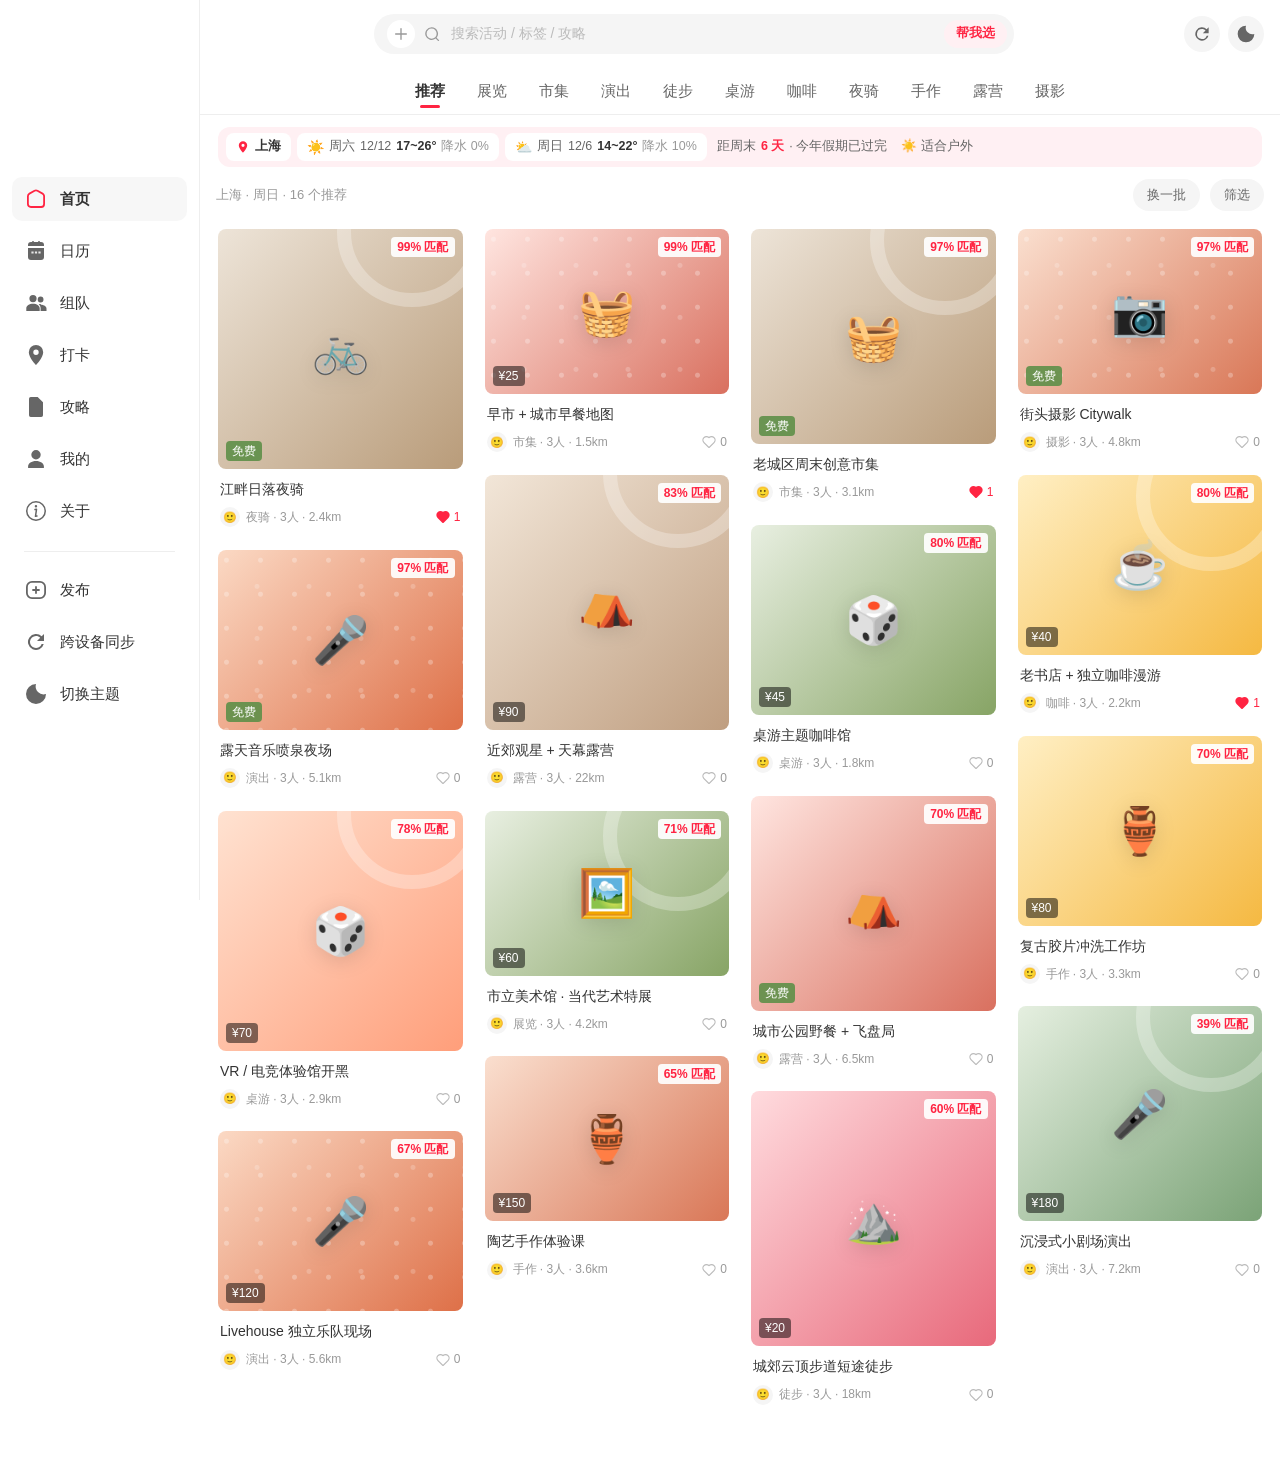
==== commit eb4d7a0f: "feat(v2.8): 天气条改紧凑胶囊条 / 日历页压缩到一屏并重做提醒样式 / 「光阴」改名「日历」 / 关于页改块状排版并去掉参考站点字样 首页天气条 - 原来是两个大白块 + 一列文字：留白多" ====
--- a/index.html
+++ b/index.html
@@ -6,559 +6,16 @@
 <title>周末探索 · 周末城市探索指南</title>
 <meta name="description" content="按偏好、天气、预算推荐本地周末活动，支持组队出发、打卡记录、攻略分享，多设备实时同步。" />
 <meta name="theme-color" content="#FF2B4E" />
-<style>
-  /* =========================================================
-     配色与尺寸取自小红书真实站点（xiaohongshu.txt）：
-     品牌红 #ff2442 · 正文 #333 · 次要 #999 · 分隔 #eee
-     布局：1440 视口下 5 列，卡片宽 215.2px，列间距 32px
-     ========================================================= */
-  :root{
-    --red:#ff2442;
-    --red-soft:#fff0f3;
-    --text:#333333;
-    --text-2:#666666;
-    --muted:#999999;
-    --muted-2:#bbbbbb;
-    --bg:#ffffff;
-    --hover:#f7f7f7;
-    --fill:#f5f5f5;
-    --line:#eeeeee;
-    --amber:#e4831b; --amber-soft:#fff6e8;
-    --olive:#5f8f49; --olive-soft:#f0f7ec;
-    --shadow:0 4px 16px rgba(0,0,0,.08);
-    --shadow-lg:0 -6px 24px rgba(0,0,0,.1);
-    --r:8px;
-    --rail:200px;
-    --gap:32px;
-  }
-  html[data-theme=dark]{
-    --red:#ff4d6a; --red-soft:rgba(255,77,106,.14);
-    --text:#f2f2f2; --text-2:#c8c8c8; --muted:#9a9a9a; --muted-2:#777777;
-    --bg:#141414; --hover:#212121; --fill:#1f1f1f; --line:#2a2a2a;
-    --amber:#ffae4d; --amber-soft:rgba(255,174,77,.14);
-    --olive:#9cc47a; --olive-soft:rgba(156,196,122,.14);
-    --shadow:0 4px 16px rgba(0,0,0,.5);
-    --shadow-lg:0 -6px 24px rgba(0,0,0,.6);
-  }
-  *{box-sizing:border-box;-webkit-tap-highlight-color:transparent}
-  html{margin:0;padding:0;-webkit-text-size-adjust:100%}
-  body{
-    margin:0;padding:0;background:var(--bg);color:var(--text);min-height:100vh;
-    font-family:-apple-system,BlinkMacSystemFont,"PingFang SC","Hiragino Sans GB","Microsoft YaHei",sans-serif;
-    -webkit-font-smoothing:antialiased;overflow-x:hidden;overscroll-behavior-y:contain;
-    font-size:14px;line-height:1.4;
-  }
-  button,input,select,textarea{font:inherit;color:inherit}
-  button{border:none;background:none;cursor:pointer;padding:0}
-  input,textarea,select{outline:none}
-  ::placeholder{color:var(--muted-2)}
-  a{color:inherit;text-decoration:none}
-  [hidden]{display:none !important}
-  .wrap{max-width:1180px;margin:0 auto}
-  /* 统一图标：全部用 24 网格的 SVG，不用 emoji */
-  .ri{display:block;fill:currentColor;flex:0 0 auto}
-
-  /* ================= 桌面左侧导航（对齐小红书 side-bar） ================= */
-  /* 导航整体垂直居中（不再有 logo 与版本页脚，那些信息移到「关于」页） */
-  .rail{
-    display:none;position:fixed;left:0;top:0;bottom:0;width:var(--rail);z-index:50;
-    flex-direction:column;justify-content:center;padding:16px 12px;background:var(--bg);
-    border-right:1px solid var(--line);overflow-y:auto
-  }
-  .rail-nav{display:flex;flex-direction:column}
-  .rail-item{
-    display:flex;align-items:center;gap:12px;width:100%;padding:10px 12px;margin-bottom:8px;border-radius:10px;
-    font-size:15px;font-weight:500;color:var(--text);transition:background .15s;text-align:left
-  }
-  .rail-item .ri{color:var(--text-2);transition:color .15s}
-  .rail-item:hover{background:var(--hover)}
-  .rail-item.on{font-weight:600;background:var(--hover)}
-  .rail-item.on .ri{color:var(--red)}
-  .rail-sep{height:1px;background:var(--line);margin:10px 12px 16px}
-  .shell{min-height:100vh}
-  @media(min-width:1024px){ .shell{margin-left:var(--rail)} .rail{display:flex} }
-
-  /* ================= 顶栏（对齐小红书搜索区） ================= */
-  /* 分类条必须与搜索栏同处一个 sticky 容器：sticky 元素被限制在父容器范围内 */
-  .topbar{
-    position:sticky;top:0;z-index:40;background:color-mix(in srgb,var(--bg) 94%,transparent);
-    backdrop-filter:saturate(1.8) blur(20px)
-  }
-  .topbar-in{max-width:1180px;margin:0 auto;display:flex;align-items:center;gap:12px;padding:14px 16px}
-  .mlogo{display:flex;align-items:center;gap:6px;flex:0 0 auto;font-weight:800;font-size:15px}
-  .mlogo i{
-    width:26px;height:26px;border-radius:7px;background:var(--red);color:#fff;display:grid;place-items:center;
-    font-style:normal;font-size:11px;font-weight:800
-  }
-  .searchbox{
-    flex:1;min-width:0;display:flex;align-items:center;gap:8px;height:40px;padding:0 6px 0 12px;
-    background:var(--fill);border:1px solid transparent;border-radius:999px;transition:.18s
-  }
-  @media(min-width:1024px){ .searchbox{max-width:640px;margin:0 auto} }
-  .searchbox:focus-within{background:var(--bg);border-color:var(--red)}
-  .searchbox input{flex:1;border:none;background:none;font-size:14px;min-width:0}
-  .searchbox .ri{color:var(--muted)}
-  .search-add{
-    width:28px;height:28px;border-radius:50%;background:var(--bg);display:grid;place-items:center;color:var(--text-2);
-    transition:.15s;flex:0 0 auto
-  }
-  .search-add:hover{background:var(--red);color:#fff}
-  .ask-btn{
-    display:none;align-items:center;gap:4px;height:28px;padding:0 12px;border-radius:999px;font-size:12.5px;
-    font-weight:600;color:var(--red);background:var(--red-soft);white-space:nowrap;flex:0 0 auto
-  }
-  @media(min-width:1024px){ .mlogo{display:none} .ask-btn{display:inline-flex} }
-  .top-actions{display:flex;gap:8px;flex:0 0 auto}
-  .icon-btn{
-    width:36px;height:36px;border-radius:50%;display:grid;place-items:center;color:var(--text-2);
-    background:var(--fill);transition:.15s;flex:0 0 auto
-  }
-  .icon-btn:hover{background:var(--hover);color:var(--text)}
-  .icon-btn:active{transform:scale(.93)}
-
-  /* ================= 分类条（对齐小红书 channel） ================= */
-  .catbar{position:static;border-bottom:1px solid var(--line)}
-  .catbar-in{
-    max-width:1180px;margin:0 auto;display:flex;justify-content:center;gap:32px;overflow-x:auto;
-    padding:0 16px;scrollbar-width:none
-  }
-  .catbar-in::-webkit-scrollbar{display:none}
-  .cat{
-    position:relative;padding:12px 0 13px;font-size:15px;color:var(--text-2);white-space:nowrap;
-    font-weight:500;transition:color .18s
-  }
-  .cat:hover{color:var(--text)}
-  .cat.on{color:var(--text);font-weight:700}
-  .cat.on::after{
-    content:"";position:absolute;left:50%;bottom:6px;transform:translateX(-50%);width:20px;height:3px;
-    border-radius:2px;background:var(--red)
-  }
-  @media(max-width:1023px){ .catbar-in{justify-content:flex-start;gap:24px} }
-
-  /* ================= 天气条 ================= */
-  .weatherbar{
-    display:flex;align-items:stretch;gap:10px;flex-wrap:wrap;margin:12px 8px 0;padding:10px;border-radius:12px;
-    background:var(--fill);font-size:13px;color:var(--text-2)
-  }
-  .wday{flex:1 1 140px;min-width:0;background:var(--bg);border-radius:9px;padding:9px 12px;display:flex;flex-direction:column;gap:3px}
-  .wday.shift{box-shadow:inset 0 0 0 2px var(--amber-soft)}
-  .wday .wl{font-size:12px;color:var(--muted);display:flex;align-items:center;gap:6px}
-  .wday .wl b{color:var(--text);font-weight:600;font-size:12.5px}
-  .wday .wl i{font-style:normal;font-size:10.5px;color:var(--amber);font-weight:600}
-  .wday .wr{display:flex;align-items:baseline;gap:6px}
-  .wday .we{font-size:17px;line-height:1}
-  .wday .wt{font-size:15px;font-weight:600;color:var(--text)}
-  .wday .wn{font-size:11.5px;color:var(--muted);white-space:nowrap;overflow:hidden;text-overflow:ellipsis}
-  .wcount{flex:1 1 190px;min-width:0;display:flex;flex-direction:column;justify-content:center;gap:4px;padding:4px 8px;font-size:12.5px;line-height:1.5}
-  .wcount b{color:var(--red);font-weight:600}
-  .wcount .wcity{display:flex;align-items:baseline;gap:6px}
-  .wcount .wcity b{color:var(--text);font-size:13.5px}
-  .wcount .wcity i{font-style:normal;font-size:11px;color:var(--muted)}
-  @media(min-width:600px){ .weatherbar{margin-left:18px;margin-right:18px} }
-
-  /* ================= 工具行 ================= */
-  .toolrow{display:flex;align-items:center;gap:10px;padding:12px 8px 4px;flex-wrap:wrap}
-  @media(min-width:600px){ .toolrow{padding-left:16px;padding-right:16px} }
-  .toolrow .count{font-size:13px;color:var(--muted);margin-right:auto}
-  .pill{
-    display:inline-flex;align-items:center;gap:5px;height:32px;padding:0 14px;border-radius:999px;font-size:13px;
-    font-weight:500;color:var(--text-2);background:var(--fill);transition:.15s;white-space:nowrap
-  }
-  .pill:hover{background:var(--hover);color:var(--text)}
-  .pill:active{transform:scale(.96)}
-  .pill.on{background:var(--red-soft);color:var(--red)}
-  .pill .dot{width:6px;height:6px;border-radius:50%;background:var(--red)}
-
-  /* ================= 瀑布流（卡片结构对齐小红书 note-item） ================= */
-  .masonry{display:flex;align-items:flex-start;gap:10px;padding:14px 10px 110px}
-  @media(min-width:560px){ .masonry{gap:16px;padding-left:18px;padding-right:18px} }
-  @media(min-width:1024px){ .masonry{gap:22px;padding-bottom:52px} }
-  .mcol{flex:1;display:flex;flex-direction:column;gap:10px;min-width:0}
-  @media(min-width:560px){ .mcol{gap:16px} }
-  @media(min-width:1024px){ .mcol{gap:22px} }
-
-  /* 卡片默认可见，入场动画只做增强（动画没跑也绝不能是空白） */
-  .note{position:relative;opacity:1}
-  .note.anim{animation:fadeUp .5s cubic-bezier(.2,.8,.3,1) both}
-  /* 整张卡片都可点：标题链接的 ::after 铺满整卡（延伸链接模式），
-     点赞按钮单独抬到上层，避免被这层盖住。图片、标题、空白处、边缘都算点击区。 */
-  .title::after{content:"";position:absolute;inset:0;z-index:1}
-  .note .like-wrapper{position:relative;z-index:2}
-  @keyframes fadeUp{from{opacity:0;transform:translateY(14px)}to{opacity:1;transform:none}}
-  @media(prefers-reduced-motion:reduce){
-    .note.anim,.row-card.anim{animation:none}
-    *{transition-duration:.01ms !important}
-  }
-  .cover{
-    position:relative;display:block;width:100%;border-radius:var(--r);overflow:hidden;cursor:pointer;
-    transition:filter .2s,transform .2s;background:var(--fill)
-  }
-  .note:hover .cover{filter:brightness(.96)}
-  .note:active .cover{transform:scale(.99)}
-  .cover .emo{
-    position:absolute;left:50%;top:50%;transform:translate(-50%,-50%);font-size:46px;z-index:2;
-    filter:drop-shadow(0 4px 10px rgba(0,0,0,.12))
-  }
-  @media(max-width:599px){ .cover .emo{font-size:38px} }
-  .cover .grain{
-    position:absolute;inset:0;opacity:.5;
-    background-image:radial-gradient(circle at 25% 30%,rgba(255,255,255,.55) 0 2px,transparent 3px),
-                     radial-gradient(circle at 75% 70%,rgba(255,255,255,.4) 0 2px,transparent 3px);
-    background-size:34px 34px,52px 52px
-  }
-  .cover .rings{position:absolute;inset:-30% -10% auto auto;width:150px;height:150px;border-radius:50%;
-    border:14px solid rgba(255,255,255,.28)}
-  /* 角标风格对齐小红书视频卡片的时长标签 */
-  .cover .badge{
-    position:absolute;z-index:3;height:20px;padding:0 6px;border-radius:4px;font-size:12px;line-height:20px;
-    background:rgba(0,0,0,.5);color:#fff;font-weight:400
-  }
-  .cover .badge.bl{left:8px;bottom:8px}
-  .cover .badge.tr{right:8px;top:8px;background:rgba(255,255,255,.92);color:var(--red);font-weight:600}
-  .cover .badge.free{background:rgba(95,143,73,.9)}
-  /* 底部信息区（对齐小红书 .footer） */
-  .footer{padding:10px 2px 0}
-  .title{
-    display:-webkit-box;-webkit-line-clamp:2;-webkit-box-orient:vertical;overflow:hidden;
-    font-size:14px;line-height:20px;color:var(--text);font-weight:500;word-break:break-word;margin-bottom:8px
-  }
-  .author-wrapper{display:flex;align-items:center;gap:6px;min-width:0}
-  .author{display:flex;align-items:center;gap:6px;min-width:0;flex:1}
-  .avatar-container{width:20px;height:20px;border-radius:50%;overflow:hidden;flex:0 0 auto;background:var(--fill);
-    display:grid;place-items:center;font-size:11px}
-  .name{font-size:12px;color:var(--muted);overflow:hidden;text-overflow:ellipsis;white-space:nowrap}
-  .like-wrapper{display:flex;align-items:center;gap:3px;flex:0 0 auto;color:var(--muted);cursor:pointer;padding:2px 0}
-  .like-wrapper .ri{color:var(--muted-2)}
-  .like-wrapper.on{color:var(--red)}
-  .like-wrapper.on .ri{color:var(--red);animation:pop .5s cubic-bezier(.2,1.6,.4,1)}
-  .like-wrapper .count{font-size:12px;font-weight:400}
-  @keyframes pop{0%{transform:scale(1)}40%{transform:scale(1.45)}100%{transform:scale(1)}}
-
-  /* 双击点赞的爱心 */
-  .burst{
-    position:fixed;left:50%;top:50%;transform:translate(-50%,-50%) scale(.3);font-size:110px;z-index:200;
-    pointer-events:none;opacity:0
-  }
-  .burst.go{animation:burst .8s ease-out}
-  @keyframes burst{
-    0%{opacity:0;transform:translate(-50%,-50%) scale(.3)}
-    30%{opacity:1;transform:translate(-50%,-50%) scale(1.15)}
-    70%{opacity:1;transform:translate(-50%,-90%) scale(1)}
-    100%{opacity:0;transform:translate(-50%,-130%) scale(.9)}
-  }
-
-  /* 骨架屏 */
-  .sk .a{height:180px;border-radius:var(--r);background:var(--fill);animation:sh 1.2s infinite}
-  .sk .b{height:14px;margin:10px 2px 0;border-radius:4px;background:var(--fill);animation:sh 1.2s infinite .1s}
-  .sk .c{height:14px;margin:8px 2px 0;width:60%;border-radius:4px;background:var(--fill);animation:sh 1.2s infinite .2s}
-  .sk .d{height:20px;margin:14px 2px 0;width:50%;border-radius:10px;background:var(--fill);animation:sh 1.2s infinite .3s}
-  @keyframes sh{0%,100%{opacity:.6}50%{opacity:1}}
-
-  /* ================= 列表页通用 ================= */
-  .page{padding:16px 12px 100px}
-  @media(min-width:600px){ .page{padding-left:16px;padding-right:16px} }
-  @media(min-width:1024px){ .page{padding-bottom:48px} }
-  .sec-title{display:flex;align-items:center;gap:8px;font-size:15px;font-weight:600;margin:8px 2px 12px}
-  .sec-title small{font-weight:400;color:var(--muted);font-size:12px;margin-left:auto}
-  .tag-demo{font-size:11px;font-weight:400;color:var(--muted);background:var(--fill);padding:2px 6px;border-radius:4px;margin-left:6px;vertical-align:1px}
-  @media(min-width:1024px){ .list.cols-2{grid-template-columns:1fr 1fr;align-items:start} .list.cols-2 .row-card{min-width:0} }
-  #ckList{max-width:820px}
-  .list{display:grid;gap:12px}
-  .row-card{background:var(--bg);border:1px solid var(--line);border-radius:12px;padding:14px}
-  .row-card.anim{animation:fadeUp .45s cubic-bezier(.2,.8,.3,1) both}
-  .row-card:hover{border-color:var(--muted-2)}
-  .row-card .rt{display:flex;gap:10px;align-items:flex-start;justify-content:space-between}
-  .row-card h3{margin:0;font-size:15px;line-height:1.4;font-weight:600}
-  .row-card .meta{font-size:12px;color:var(--muted);margin-top:6px;line-height:1.7}
-  .ring{
-    flex:0 0 auto;width:46px;height:46px;border-radius:50%;display:grid;place-items:center;position:relative;
-    background:conic-gradient(var(--red) calc(var(--p)*1%),var(--fill) 0)
-  }
-  .ring::after{content:"";position:absolute;inset:4px;border-radius:50%;background:var(--bg)}
-  .ring span{position:relative;z-index:1;font-size:11.5px;font-weight:600}
-  .ring.mine{background:conic-gradient(var(--amber) calc(var(--p)*1%),var(--fill) 0)}
-  .bar{height:6px;border-radius:99px;background:var(--fill);overflow:hidden;margin-top:10px}
-  .bar i{display:block;height:100%;border-radius:99px;background:var(--red)}
-  .faces{display:flex;gap:6px;flex-wrap:wrap;margin-top:10px}
-  .faces span{font-size:12px;padding:3px 9px;border-radius:999px;background:var(--fill);color:var(--text-2)}
-  .faces span.me{background:var(--red-soft);color:var(--red);font-weight:500}
-  .btnrow{display:flex;gap:8px;flex-wrap:wrap;margin-top:12px}
-  .btn{
-    display:inline-flex;align-items:center;justify-content:center;gap:5px;height:34px;padding:0 16px;border-radius:999px;
-    font-size:13px;font-weight:500;background:var(--fill);color:var(--text);transition:.15s
-  }
-  .btn:hover{background:var(--hover)}
-  .btn:active{transform:scale(.97)}
-  .btn.pri{background:var(--red);color:#fff}
-  .btn.pri:hover{background:#e61e3c}
-  .btn.line{background:transparent;border:1px solid var(--line)}
-  .btn.line:hover{background:var(--fill)}
-  .btn.warn{background:transparent;border:1px solid var(--line);color:var(--red)}
-  .btn.block{width:100%;height:42px;font-size:14px;border-radius:999px}
-  .btn[disabled]{opacity:.45}
-  .empty{text-align:center;color:var(--muted);font-size:13px;line-height:1.9;padding:48px 16px}
-  .empty .big{display:block;margin:0 auto 12px;width:48px;height:48px;color:var(--muted-2)}
-
-  /* 时间线 */
-  .tl{position:relative;padding-left:16px;border-left:1px solid var(--line);margin-left:4px}
-  .tl::before{content:"";position:absolute;left:-4px;top:6px;width:7px;height:7px;border-radius:50%;background:var(--red)}
-  .tl + .tl{margin-top:16px}
-  .tl h4{margin:0;font-size:14.5px;font-weight:600}
-  .tl .meta{font-size:12px;color:var(--muted);margin-top:5px;line-height:1.7}
-  .tl .quote{font-size:13px;margin-top:8px;padding:9px 12px;border-radius:8px;background:var(--fill);color:var(--text-2);line-height:1.6}
-
-  /* 统计 */
-  .stats{display:grid;grid-template-columns:repeat(4,1fr);gap:10px}
-  .stat{
-    background:var(--bg);border:1px solid var(--line);border-radius:12px;padding:14px 6px;text-align:center;
-    cursor:pointer;transition:.15s;width:100%
-  }
-  .stat:hover{border-color:var(--muted-2);background:var(--hover)}
-  .stat b{display:block;font-size:18px;line-height:1.2;font-weight:600}
-  .stat span{font-size:11.5px;color:var(--muted)}
-  @media(max-width:360px){ .stat b{font-size:16px} }
-
-  /* 「我的 → 更多」：只在移动端出现（桌面端这两个页面在左侧栏里） */
-  @media(min-width:1024px){ .only-mobile{display:none !important} }
-  .mrow{
-    display:flex;align-items:center;gap:11px;width:100%;padding:14px;font-size:14.5px;font-weight:500;
-    color:var(--text);text-align:left;transition:background .15s
-  }
-  .mrow + .mrow{border-top:1px solid var(--line)}
-  .mrow:hover{background:var(--hover)}
-  .mrow:active{background:var(--hover)}
-  .mrow .ri{color:var(--text-2)}
-  .mrow .ts{margin-left:auto;font-size:12px;font-weight:400;color:var(--muted);text-align:right}
-  .mrow .ar{color:var(--muted-2)}
-
-  .field{margin-bottom:12px}
-  .field>label{display:block;font-size:12.5px;color:var(--text-2);font-weight:500;margin-bottom:6px}
-  select,input[type=text],input[type=number],input[type=date],textarea{
-    width:100%;padding:9px 13px;border-radius:10px;border:1px solid var(--line);background:var(--bg);
-    font-size:14px;transition:.15s
-  }
-  select:focus,input:focus,textarea:focus{border-color:var(--red)}
-  textarea{resize:vertical;min-height:66px;line-height:1.6}
-  input[type=range]{width:100%;accent-color:var(--red);height:22px}
-  .two-col{display:flex;gap:10px}
-  .two-col>*{flex:1;min-width:0}
-  .three-col{display:flex;gap:8px}
-  .three-col>*{flex:1;min-width:0}
-  /* 提交按钮粘在弹窗底部 —— 表单再长也不用下拉才能点到 */
-  .form-actions{
-    position:sticky;bottom:0;z-index:3;background:var(--bg);border-top:1px solid var(--line);
-    padding:12px 0 2px;margin-top:4px
-  }
-  .chips{display:flex;flex-wrap:wrap;gap:8px}
-  .chip{
-    padding:7px 14px;border-radius:999px;font-size:13px;background:var(--fill);color:var(--text-2);
-    transition:.15s;user-select:none;font-weight:500;cursor:pointer
-  }
-  .chip:hover{background:var(--hover);color:var(--text)}
-  .chip.on{background:var(--red-soft);color:var(--red);font-weight:600}
-  .hintline{font-size:12px;color:var(--muted);line-height:1.8}
-
-  /* ================= 底部 Tab（移动端） ================= */
-  .tabbar{
-    position:fixed;left:0;right:0;bottom:0;z-index:60;background:color-mix(in srgb,var(--bg) 94%,transparent);
-    backdrop-filter:blur(18px);border-top:1px solid var(--line);padding-bottom:env(safe-area-inset-bottom)
-  }
-  @media(min-width:1024px){ .tabbar{display:none} }
-  .tabbar-in{max-width:1080px;margin:0 auto;display:grid;grid-template-columns:repeat(5,1fr);align-items:end;height:54px}
-  /* 发布改到右下角悬浮按钮：底部只留 5 个导航格，不再挤进「＋」占一格 */
-  .fab{
-    position:fixed;right:16px;bottom:calc(66px + env(safe-area-inset-bottom));z-index:61;
-    width:52px;height:52px;border-radius:50%;display:grid;place-items:center;
-    background:var(--red);color:#fff;box-shadow:0 6px 20px rgba(255,36,66,.38);transition:.16s
-  }
-  .fab:active{transform:scale(.93)}
-  @media(min-width:1024px){ .fab{display:none} }
-  .tb{display:flex;flex-direction:column;align-items:center;justify-content:center;gap:3px;height:100%;color:var(--muted)}
-  .tb .ri{color:var(--muted)}
-  .tb span{font-size:10.5px;font-weight:500}
-  .tb.on{color:var(--text)}
-  .tb.on .ri{color:var(--text)}
-  .tb.plus{position:relative}
-  .tb.plus .pl{
-    position:absolute;top:-10px;width:46px;height:32px;border-radius:8px;display:grid;place-items:center;
-    background:var(--red);color:#fff;transition:.16s
-  }
-  .tb.plus .pl .ri{color:#fff}
-  .tb.plus:active .pl{transform:scale(.94)}
-
-  /* ================= 弹层 ================= */
-  .mask{position:fixed;inset:0;background:rgba(0,0,0,.45);z-index:70;opacity:0;transition:.25s;pointer-events:none}
-  .mask.on{opacity:1;pointer-events:auto}
-  /* 弹窗一律「页面居中」（水平 + 垂直），不做底部吸附。
-     宽度按端调整：手机 = 视口宽 - 32px；桌面 = 600px（详情 880px）。
-     高度上限 82vh，保证上下都留白、不会顶满整屏。 */
-  .sheet{
-    position:fixed;left:50%;top:50%;z-index:80;margin:0;
-    /* 用 100%（fixed 定位的包含块＝不含滚动条的视口）而不是 100vw：
-       100vw 包含滚动条宽度，会让弹窗压在滚动条下面。 */
-    width:calc(100% - 24px);max-height:84vh;
-    background:var(--bg);border-radius:16px;box-shadow:var(--shadow-lg);
-    display:flex;flex-direction:column;
-    transform:translate(-50%,-48%) scale(.97);opacity:0;
-    transition:transform .26s cubic-bezier(.3,1.08,.4,1),opacity .18s ease
-  }
-  .sheet.on{transform:translate(-50%,-50%) scale(1);opacity:1}
-  #sheetDetail{width:calc(100% - 24px)}    /* 别用 max-width，否则会把详情弹窗一起夹住 */
-  /* 平板：两侧留出边距 */
-  @media(min-width:600px){
-    .sheet{width:min(560px,calc(100% - 64px))}
-    #sheetDetail{width:min(640px,calc(100% - 64px))}
-  }
-  /* 桌面：定宽 + 更大内距与圆角 */
-  @media(min-width:1024px){
-    .sheet{width:600px;max-height:82vh;border-radius:18px}
-    #sheetDetail{width:880px}
-    .sheet-head{padding:20px 24px 14px}
-    .sheet-head h3{font-size:17px}
-    .sheet-body{padding:18px 24px 28px}
-  }
-  .grab{display:none}          /* 拖拽把手是抽屉专属，居中弹窗不需要 */
-  .sheet-head{position:relative;padding:18px 20px 12px;border-bottom:1px solid var(--line);flex:0 0 auto}
-  .sheet-head h3{margin:0;font-size:16px;font-weight:600}
-  .sheet-head p{margin:6px 0 0;font-size:12px;color:var(--muted);line-height:1.7}
-  .sheet-head .x{
-    position:absolute;right:16px;top:16px;width:30px;height:30px;border-radius:50%;display:grid;place-items:center;
-    color:var(--muted);background:var(--fill)
-  }
-  .sheet-body{padding:16px 20px calc(26px + env(safe-area-inset-bottom));overflow-y:auto;-webkit-overflow-scrolling:touch}
-  .grab{width:36px;height:4px;border-radius:99px;background:var(--line);margin:8px auto 0}
-
-  /* 详情页 */
-  .dwrap{display:block}
-  .dinfo{min-width:0}
-  .dcover{position:relative;height:190px;border-radius:12px;overflow:hidden;display:grid;place-items:center;margin-bottom:14px}
-  .dcover .emo{font-size:68px;z-index:2;filter:drop-shadow(0 6px 14px rgba(0,0,0,.16))}
-  /* 桌面端宽弹窗用左图右文两栏，避免单列内容在 840px 里留大片空白 */
-  @media(min-width:1024px){
-    .dwrap{display:flex;gap:24px;align-items:flex-start}
-    .dcover{flex:0 0 300px;width:300px;height:300px;margin-bottom:0}
-    .dcover .emo{font-size:96px}
-  }
-  .dtitle{font-size:18px;font-weight:600;line-height:1.45;margin:0 0 10px}
-  .dmeta{display:flex;flex-wrap:wrap;gap:8px;margin-bottom:14px}
-  .dmeta span{font-size:12px;color:var(--text-2);background:var(--fill);padding:5px 11px;border-radius:999px}
-  .dsec{margin-top:18px}
-  .dsec h4{margin:0 0 10px;font-size:14px;font-weight:600}
-  .why{display:flex;flex-wrap:wrap;gap:6px}
-  .why b{font-size:12px;font-weight:500;padding:5px 10px;border-radius:6px;background:var(--olive-soft);color:var(--olive)}
-  .why b.w{background:var(--amber-soft);color:var(--amber)}
-  .dbody{font-size:14px;line-height:1.75;color:var(--text-2);white-space:pre-wrap}
-  .planbox{background:var(--fill);border-radius:10px;padding:12px 14px;font-size:13px;line-height:1.8;color:var(--text-2)}
-  .planbox b{color:var(--text)}
-  .actionbar{
-    display:flex;gap:10px;position:sticky;bottom:0;background:var(--bg);padding-top:14px;margin-top:16px;
-    border-top:1px solid var(--line)
-  }
-  .actionbar .btn{flex:1}
-
-  /* 发布选择 */
-  .pubgrid{display:grid;grid-template-columns:repeat(4,1fr);gap:12px}
-  .pubgrid button{background:var(--fill);border-radius:12px;padding:16px 6px;text-align:center;transition:.15s}
-  .pubgrid button:hover{background:var(--hover)}
-  .pubgrid button:active{transform:scale(.96)}
-  .pubgrid .ri{margin:0 auto 8px;color:var(--text-2)}
-  .pubgrid b{font-size:12.5px;font-weight:500}
-
-  /* 同步状态 */
-  .syncbox{background:var(--fill);border-radius:10px;padding:14px;margin-bottom:14px}
-  .syncrow{display:flex;align-items:center;gap:9px;font-size:13px}
-  .syncrow .led{width:8px;height:8px;border-radius:50%;background:var(--muted-2);flex:0 0 auto}
-  .syncrow .led.on{background:#3aa757}
-  .syncrow .led.wait{background:var(--amber)}
-  .roomcode{
-    font-family:ui-monospace,SFMono-Regular,Menlo,monospace;font-size:26px;font-weight:700;letter-spacing:5px;
-    text-align:center;padding:12px;border-radius:10px;background:var(--bg);color:var(--red);margin:12px 0
-  }
-  .kv{display:flex;justify-content:space-between;font-size:13px;color:var(--muted);padding:5px 0}
-  .kv b{color:var(--text);font-weight:500}
-
-  /* ================= 光阴（日历） ================= */
-  .cal-alerts{display:grid;gap:8px;margin-bottom:14px}
-  .cal-alert{
-    display:flex;gap:9px;align-items:flex-start;padding:11px 13px;border-radius:10px;background:var(--fill);
-    font-size:12.5px;color:var(--text-2);line-height:1.6
-  }
-  .cal-alert .ri{color:var(--muted);margin-top:2px}
-  .cal-alert.warn{background:var(--amber-soft);color:var(--amber)}
-  .cal-alert.warn .ri{color:var(--amber)}
-  .cal-alert.hot{background:var(--red-soft);color:var(--red)}
-  .cal-alert.hot .ri{color:var(--red)}
-  .cal-card{background:var(--bg);border:1px solid var(--line);border-radius:14px;padding:14px}
-  .cal-head{display:flex;align-items:center;gap:10px;margin-bottom:12px}
-  .cal-head b{font-size:16px;font-weight:600}
-  .cal-head .icon-btn{width:30px;height:30px}
-  .cal-head .btn{margin-left:auto;height:30px;font-size:12.5px;padding:0 12px}
-  .cal-week{display:grid;grid-template-columns:repeat(7,1fr);margin-bottom:6px}
-  .cal-week span{text-align:center;font-size:12px;color:var(--muted);padding:4px 0}
-  .cal-week .wk{color:var(--red)}
-  .cal-grid{display:grid;grid-template-columns:repeat(7,1fr);gap:5px}
-  .cal-day{
-    min-height:66px;border-radius:9px;padding:6px;display:flex;flex-direction:column;gap:2px;
-    background:var(--bg);border:1px solid var(--line);font-size:12px;line-height:1.25;overflow:hidden
-  }
-  .cal-day.out{opacity:.32}
-  .cal-day.wk{background:var(--fill);border-color:transparent}
-  .cal-day.hol{background:var(--red-soft);border-color:transparent}
-  .cal-day.work{background:var(--amber-soft);border-color:transparent}
-  .cal-day.today{outline:2px solid var(--red);outline-offset:-2px}
-  .cal-day .num{font-weight:600;font-size:13px;color:var(--text)}
-  .cal-day.hol .num{color:var(--red)}
-  .cal-day .wx{font-size:10.5px;color:var(--muted);white-space:nowrap;overflow:hidden}
-  .cal-day .tag{margin-top:auto;font-size:10px;font-weight:600;color:var(--red);white-space:nowrap;overflow:hidden;text-overflow:ellipsis}
-  .cal-day .hint{font-size:10px;font-weight:600;color:var(--amber);white-space:nowrap;overflow:hidden}
-  .cal-legend{display:flex;gap:14px;flex-wrap:wrap;margin-top:12px;font-size:11.5px;color:var(--muted)}
-  .cal-legend i{display:inline-block;width:10px;height:10px;border-radius:3px;margin-right:5px;vertical-align:-1px}
-  .cal-legend .d-wk{background:var(--fill)}
-  .cal-legend .d-hol{background:var(--red-soft)}
-  .cal-legend .d-work{background:var(--amber-soft)}
-  .cal-legend .d-today{background:var(--red)}
-  @media(max-width:560px){
-    .cal-card{padding:10px}
-    .cal-day{min-height:56px;padding:4px;font-size:11px}
-    .cal-day .num{font-size:12px}
-    .cal-day .wx{font-size:9.5px}
-    .cal-day .tag,.cal-day .hint{font-size:9px}
-    .cal-grid{gap:3px}
-  }
-
-  /* ================= 关于 ================= */
-  .about{max-width:820px}
-  .about h1{font-size:22px;margin:0 0 6px;font-weight:700}
-  .about .lead{color:var(--muted);font-size:13px;margin:0 0 6px;line-height:1.8}
-  .about h2{
-    font-size:15px;margin:26px 0 10px;font-weight:600;padding-bottom:8px;border-bottom:1px solid var(--line)
-  }
-  .about p,.about li{font-size:13.5px;color:var(--text-2);line-height:1.85}
-  .about ul{margin:8px 0;padding-left:20px}
-  .about code{background:var(--fill);padding:2px 6px;border-radius:5px;font-size:12.5px}
-  .about .kv-list{display:grid;gap:8px;margin:10px 0}
-  .about .kv-row{display:flex;gap:10px;font-size:13px;line-height:1.7}
-  .about .kv-row b{flex:0 0 96px;color:var(--text);font-weight:600}
-  .about .kv-row span{color:var(--text-2);min-width:0}
-  .about .note{background:var(--fill);border-radius:10px;padding:12px 14px;margin:12px 0;font-size:12.5px;color:var(--text-2);line-height:1.8}
-
-  /* toast */
-  #toast{
-    position:fixed;left:50%;top:44%;transform:translate(-50%,-50%) scale(.92);opacity:0;pointer-events:none;z-index:300;
-    background:rgba(0,0,0,.8);color:#fff;padding:12px 22px;border-radius:8px;font-size:13.5px;font-weight:400;
-    max-width:80vw;text-align:center;line-height:1.5;transition:.2s
-  }
-  #toast.on{opacity:1;transform:translate(-50%,-50%) scale(1)}
-  .foot{text-align:center;color:var(--muted-2);font-size:11.5px;line-height:2;padding:8px 12px 100px}
-  .foot a{color:var(--muted)}
-
-</style>
+<link rel="stylesheet" href="assets/css/base.css">
+<link rel="stylesheet" href="assets/css/layout.css">
+<link rel="stylesheet" href="assets/css/components.css">
+<link rel="stylesheet" href="assets/css/pages.css">
 </head>
 <body>
 
 <svg aria-hidden="true" style="position:absolute;width:0;height:0;overflow:hidden">
 <defs>
-  <!-- 以下 7 个图标直接取自小红书站点的 SVG symbol 定义（xiaohongshu.txt） -->
+  <!-- 导航类图标：24×24 网格，描边粗细 1.5～1.8 -->
   <symbol id="i-home" viewBox="0 0 24 24"><path d="M20.768 7.934a4 4 0 0 0-1.825-2.153l-5-2.778-.055-.03a4 4 0 0 0-3.83.03l-5 2.778A4 4 0 0 0 3 9.278v7.646q0 .1.005.2A4 4 0 0 0 7 20.924h10q.1 0 .2-.005a4 4 0 0 0 3.8-3.995V9.243a4 4 0 0 0-.232-1.309m-9.776-3.452a2 2 0 0 1 2.016 0l5.2 3.033a2 2 0 0 1 .992 1.728v7.881a2 2 0 0 1-2 2H6.8a2 2 0 0 1-2-2V9.243a2 2 0 0 1 .992-1.728z"/></symbol>
   <symbol id="i-search" viewBox="0 0 24 24"><path d="M11.5 3a8.5 8.5 0 0 1 6.613 13.84l3.023 3.024a.9.9 0 1 1-1.272 1.272l-3.024-3.023A8.5 8.5 0 1 1 11.5 3m0 15.2a6.7 6.7 0 1 0 0-13.4 6.7 6.7 0 0 0 0 13.4"/></symbol>
   <symbol id="i-plus" viewBox="0 0 20 20"><path d="M10 3.334a.75.75 0 0 1 .75.75V9.25h5.167a.75.75 0 1 1 0 1.5H10.75v5.167a.75.75 0 0 1-1.5 0V10.75H4.083a.75.75 0 0 1 0-1.5H9.25V4.084a.75.75 0 0 1 .75-.75"/></symbol>
@@ -582,7 +39,7 @@
   <symbol id="i-import" viewBox="0 0 24 24"><path d="M12 15a1 1 0 0 1-1-1V4.4L8.7 6.7a1 1 0 0 1-1.4-1.4l4-4a1 1 0 0 1 1.4 0l4 4a1 1 0 0 1-1.4 1.4L13 4.4V14a1 1 0 0 1-1 1M4 18a1 1 0 0 1 1 1v1h14v-1a1 1 0 0 1 2 0v2a1 1 0 0 1-1 1H4a1 1 0 0 1-1-1v-2a1 1 0 0 1 1-1"/></symbol>
   <symbol id="i-link" viewBox="0 0 24 24"><path d="M10.6 13.4a1 1 0 0 1 0-1.4l4-4a1 1 0 0 1 1.4 1.4l-4 4a1 1 0 0 1-1.4 0M7.8 16.2a4 4 0 0 1 0-5.6l3-3a1 1 0 0 1 1.4 1.4l-3 3a2 2 0 0 0 2.8 2.8l3-3a1 1 0 0 1 1.4 1.5l-3 3a4 4 0 0 1-5.6 0m8.4-8.4a4 4 0 0 1 0 5.6l-3 3a1 1 0 0 1-1.4-1.4l3-3a2 2 0 0 0-2.8-2.8l-3 3A1 1 0 0 1 7.6 10l3-3a4 4 0 0 1 5.6 0"/></symbol>
   <symbol id="i-heart-empty" viewBox="0 0 24 24"><path d="M12 20.6 4.9 13.7a5.6 5.6 0 0 1 .005-8 5.9 5.9 0 0 1 4.15-1.65c1.28 0 2.52.41 3.55 1.18a5.9 5.9 0 0 1 3.55-1.18c1.6 0 3.07.6 4.15 1.65a5.6 5.6 0 0 1 0 8z" fill="none" stroke="currentColor" stroke-width="1.8"/></symbol>
-  <!-- 「关于」用的是小红书站点的 aboutUs 图标 -->
+  <!-- 关于（信息）图标 -->
   <symbol id="i-info" viewBox="0 0 22 22"><path d="M12.1 6.646a1.146 1.146 0 1 1-2.292 0 1.146 1.146 0 0 1 2.292 0M11.95 8.896c.163.153.24.375.21.595l-.817 5.437.414-.099a.688.688 0 0 1 .32 1.338l-1.396.333a.687.687 0 0 1-.84-.764l.822-5.476-.445.088A.687.687 0 1 1 9.949 9l1.395-.278a.69.69 0 0 1 .607.174"/><path d="M20.167 11a9.167 9.167 0 1 1-18.334 0 9.167 9.167 0 0 1 18.334 0m-1.375 0a7.792 7.792 0 1 0-15.584 0 7.792 7.792 0 0 0 15.584 0"/></symbol>
   <!-- 日历：顶栏 + 本体 + 挂环 + 三个点 -->
   <symbol id="i-calendar" viewBox="0 0 24 24"><path d="M4 6a3 3 0 0 1 3-3h10a3 3 0 0 1 3 3v1H4z"/><path d="M4 9h16v9a3 3 0 0 1-3 3H7a3 3 0 0 1-3-3z"/><path d="M8 2.2h2v4.4H8zM14 2.2h2v4.4h-2z"/><path d="M7.4 12.4h2.2v2.2H7.4zM10.9 12.4h2.2v2.2h-2.2zM14.4 12.4h2.2v2.2h-2.2z" fill="#fff" fill-opacity=".85"/></symbol>
@@ -594,7 +51,7 @@
 <aside class="rail">
   <nav class="rail-nav">
     <button class="rail-item on" data-page="feed"><svg class="ri" width="24" height="24"><use href="#i-home"></use></svg>首页</button>
-    <button class="rail-item" data-page="calendar"><svg class="ri" width="24" height="24"><use href="#i-calendar"></use></svg>光阴</button>
+    <button class="rail-item" data-page="calendar"><svg class="ri" width="24" height="24"><use href="#i-calendar"></use></svg>日历</button>
     <button class="rail-item" data-page="team"><svg class="ri" width="24" height="24"><use href="#i-team"></use></svg>组队</button>
     <button class="rail-item" data-page="checkin"><svg class="ri" width="24" height="24"><use href="#i-pin"></use></svg>打卡</button>
     <button class="rail-item" data-page="guide"><svg class="ri" width="24" height="24"><use href="#i-doc"></use></svg>攻略</button>
@@ -609,7 +66,7 @@
 
 <div class="shell">
 
-<!-- ============ 顶栏（对齐小红书搜索区） ============ -->
+<!-- ============ 顶栏（搜索区） ============ -->
 <header class="topbar">
   <div class="topbar-in">
     <div class="mlogo"><i>周末</i>探索</div>
@@ -638,9 +95,9 @@
   <div class="masonry" id="feed"></div>
 </main>
 
-<!-- ============ 光阴（日历） ============ -->
+<!-- ============ 日历（假期 / 调休 / 天气提醒） ============ -->
 <main id="page-calendar" class="page wrap" hidden>
-  <div class="sec-title">光阴 <small id="calHint"></small></div>
+  <div class="sec-title">日历 <small id="calHint"></small></div>
   <div class="cal-alerts" id="calAlerts"></div>
   <div class="cal-card">
     <div class="cal-head">
@@ -658,67 +115,83 @@
       <span><i class="d-today"></i>今天</span>
     </div>
   </div>
-  <div class="sec-title" style="margin-top:20px">2026 年放假安排 <small>国办发明电〔2025〕7号</small></div>
-  <div class="list cols-2" id="holidayList"></div>
+  <div class="sec-title" style="margin-top:14px">2026 年放假安排 <small>国办发明电〔2025〕7号</small></div>
+  <div class="cal-holidays" id="holidayList"></div>
 </main>
 
 <!-- ============ 关于 ============ -->
 <main id="page-about" class="page wrap" hidden>
   <div class="about">
-    <h1>周末探索 · 周末城市探索指南</h1>
-    <p class="lead">按偏好、天气、预算推荐本地周末活动，支持组队出发、打卡记录、攻略分享，并能在多台设备之间同步。</p>
-    <p class="lead">在线访问：<a href="https://moyuology.github.io/weekend-city-guide/" style="color:var(--red)">moyuology.github.io/weekend-city-guide</a></p>
-
-    <h2>功能</h2>
-    <ul>
-      <li><b>推荐引擎</b>：可解释加权评分 —— 城市、周六/周日、人均预算、同行人数、可支配时长、活动类型、额外偏好（近 / 省 / 出片 / 新手友好）。每条推荐都给出<b>匹配度 %</b>与推荐理由、风险提示，而不是黑箱排序。</li>
-      <li><b>天气联动</b>：接 Open-Meteo 真实预报，按「即将到来的那个周六/周日」取当天数据；下雨自动压低户外权重、优先室内。</li>
-      <li><b>光阴</b>：日历标注周末 / 法定假期 / 调休上班，配上未来 7 天天气预报与出行提醒。</li>
-      <li><b>组队</b>：建队、加入退出、满员进度环、一键复制邀请文案、发起人可解散。</li>
-      <li><b>打卡</b>：地点、日期、花费、时长、心情、感想，自动统计次数 / 总时长 / 总花费 / 去过的地点数。</li>
-      <li><b>攻略</b>：发布、标签、点赞、复制。</li>
-      <li><b>跨设备同步</b>：云端房间（免注册，房间码即钥匙）+ 分享链接 + 导入导出 JSON，三种方式互为兜底。</li>
-    </ul>
-
-    <h2>怎么用跨设备同步</h2>
-    <div class="kv-list">
-      <div class="kv-row"><b>云端房间</b><span>顶栏 🌐 → 创建房间 → 把 6 位房间码发给同学；页面每 6 秒自动同步，改动即上传。发布前会先拉取合并（读-改-写），不会用较少的数据抹掉别人的贡献。</span></div>
-      <div class="kv-row"><b>分享链接</b><span>我的 → 生成分享链接：把数据打包进网址，任何设备打开即导入，永久有效、不依赖第三方服务。</span></div>
-      <div class="kv-row"><b>导入导出</b><span>我的 → 导出 JSON 留档、导入 JSON（支持选择文件）恢复。</span></div>
-    </div>
-
-    <h2>技术栈</h2>
-    <p>单文件 <code>index.html</code>，原生 HTML + CSS + JavaScript，<b>零依赖、零构建</b>，GitHub Pages 静态托管。数据存浏览器 <code>localStorage</code>。</p>
-    <div class="kv-list">
-      <div class="kv-row"><b>天气</b><span>Open-Meteo（免费、无需 Key）</span></div>
-      <div class="kv-row"><b>同步</b><span>textdb.dev 公共存储（免注册）</span></div>
-      <div class="kv-row"><b>节假日</b><span>2026 年放假安排：国办发明电〔2025〕7号</span></div>
-      <div class="kv-row"><b>设计规范</b><span>配色、图标、卡片结构、栅格参数取自小红书真实页面（主色 #ff2442，24px 单色矢量图标），全站禁用蓝紫色相</span></div>
-    </div>
-
-    <h2>质量验证</h2>
-    <p>用 Edge 无头浏览器真实加载页面、真实发网络请求跑出来的：</p>
-    <ul>
-      <li>颜色审计：断言全站不存在蓝/紫色相（hue 185°–335°）</li>
-      <li>行为测试：渲染 / 筛选 / 搜索 / 点赞 / 详情弹层 / 发布 / 合并与墓碑 / XSS 转义 / 持久化 / 示例数据</li>
-      <li>按钮真实性审计：用真实鼠标事件序列逐个点击，并自动遍历断言不存在「点了没反应」的按钮</li>
-      <li>布局与移动端：iframe 精确视口（375px / 1280px）验证侧栏与底栏切换、列数、横向溢出、弹窗居中与分端尺寸</li>
-      <li>跨设备同步：真连网络验证建房 → 发布 → 清空本地 → 从云端拉回</li>
-    </ul>
-    <div class="note">复现方式：<code>powershell -File tests\run-tests.ps1</code>（需 Node.js + Edge）</div>
-
-    <h2>已知限制</h2>
-    <ul>
-      <li><b>房间基于公共服务 textdb.dev</b>：房间码即钥匙，任何拿到它的人都能读写，请勿放敏感信息；重要内容请用分享链接或导出 JSON 留档。</li>
-      <li><b>活动是示例数据</b>（16 条内置），封面是 CSS 渐变 + emoji 生成的占位图，没有真实照片。</li>
-      <li>距离为示例值，未接定位与真实通勤时间；无账号体系，昵称仅在本机登记。</li>
-      <li>同步靠轮询（6 秒），不是 WebSocket 实时推送。</li>
-      <li><b>节假日是硬编码的 2026 年安排</b>（来源：国办发明电〔2025〕7号）：跨年后需要更新，这里不会自动跟随。</li>
-      <li><b>图标版权</b>：部分图标路径取自小红书页面的 SVG symbol 定义，仅供本项目学习/原型用途；商用请替换为原创图标。</li>
-    </ul>
-    <p class="lead" style="margin-top:22px">
-      仓库：<a href="https://github.com/MoyuOlogy/weekend-city-guide" target="_blank" rel="noopener" style="color:var(--red)">github.com/MoyuOlogy/weekend-city-guide</a>
-    </p>
+    <header class="about-hero">
+      <h1>周末探索</h1>
+      <p>按偏好、天气、预算推荐本地周末活动，支持组队出发、打卡记录、攻略分享，并能在多台设备之间同步。</p>
+      <div class="about-links">
+        <a href="https://moyuology.github.io/weekend-city-guide/" target="_blank" rel="noopener">在线访问</a>
+        <a href="https://github.com/MoyuOlogy/weekend-city-guide" target="_blank" rel="noopener">源码仓库</a>
+      </div>
+    </header>
+
+    <section class="about-sec">
+      <h2>功能</h2>
+      <div class="feat-grid">
+        <div class="feat"><b>推荐引擎</b><span>城市 / 预算 / 人数 / 时长 / 偏好多项加权，每条都给出匹配度与理由、风险提示，不是黑箱排序</span></div>
+        <div class="feat"><b>天气联动</b><span>接 Open-Meteo 真实预报，按即将到来的周六 / 周日取数；下雨自动压低户外权重、优先室内</span></div>
+        <div class="feat"><b>日历</b><span>标注周末 / 法定假期 / 调休上班，格子里带未来 7 天天气与出行提醒</span></div>
+        <div class="feat"><b>组队</b><span>建队、加入退出、满员进度环、一键复制邀请文案，发起人可解散</span></div>
+        <div class="feat"><b>打卡</b><span>地点 / 花费 / 时长 / 心情 / 感想，自动统计次数、总时长与总花费</span></div>
+        <div class="feat"><b>攻略</b><span>发布、标签、点赞、复制；标签可点，点了直接跳首页按该标签筛选</span></div>
+        <div class="feat"><b>跨设备同步</b><span>云端房间 + 分享链接 + 导入导出 JSON，三种方式互为兜底</span></div>
+        <div class="feat"><b>收藏</b><span>在推荐里点心形即可收藏，集中显示在「我的」页</span></div>
+      </div>
+    </section>
+
+    <section class="about-sec">
+      <h2>怎么用跨设备同步</h2>
+      <div class="kv-list">
+        <div class="kv-row"><b>云端房间</b><span>创建房间后把 6 位房间码发给同学。页面每 6 秒自动同步、改动即上传；发布前会先拉取合并，不会用较少的数据抹掉别人的贡献。</span></div>
+        <div class="kv-row"><b>分享链接</b><span>把数据打包进网址，任何设备打开即导入，永久有效、不依赖第三方服务。</span></div>
+        <div class="kv-row"><b>导入导出</b><span>导出 JSON 留档；导入 JSON 支持选择文件或直接粘贴。</span></div>
+      </div>
+    </section>
+
+    <section class="about-sec">
+      <h2>技术栈</h2>
+      <div class="kv-list">
+        <div class="kv-row"><b>形态</b><span>原生 HTML + CSS + JavaScript，<b>零依赖、零构建</b>，GitHub Pages 静态托管</span></div>
+        <div class="kv-row"><b>结构</b><span><code>index.html</code> 只留骨架；样式在 <code>assets/css/</code>（4 个），脚本在 <code>assets/js/</code>（20 个模块）</span></div>
+        <div class="kv-row"><b>加载</b><span>经典 <code>&lt;script defer&gt;</code>，不用 ES module —— module 在 <code>file://</code> 下会被 CORS 挡掉，那样就不能直接双击打开页面了</span></div>
+        <div class="kv-row"><b>数据</b><span>浏览器 <code>localStorage</code>，v1 数据自动迁移</span></div>
+        <div class="kv-row"><b>天气</b><span>Open-Meteo（免费、无需 Key）</span></div>
+        <div class="kv-row"><b>同步</b><span>textdb.dev 公共存储（免注册）</span></div>
+        <div class="kv-row"><b>节假日</b><span>2026 年放假安排：国办发明电〔2025〕7号</span></div>
+        <div class="kv-row"><b>视觉</b><span>主色 <code>#ff2442</code>；24×24 单色矢量图标，不用 emoji 做图标；全站禁用蓝紫色相，有自动化断言守着</span></div>
+        <div class="kv-row"><b>部署</b><span>GitHub Pages 纯静态托管（不能跑服务端语言）；文件名大小写敏感，Windows 本地不敏感</span></div>
+      </div>
+    </section>
+
+    <section class="about-sec">
+      <h2>质量验证</h2>
+      <p>用 Edge 无头浏览器真实加载页面、真实发网络请求跑出来的，共 5 套：</p>
+      <div class="feat-grid">
+        <div class="feat"><b>颜色审计</b><span>递归扫描全部源码，断言不存在蓝 / 紫色相（hue 185°–335°）</span></div>
+        <div class="feat"><b>行为测试 63 项</b><span>渲染 / 筛选 / 搜索 / 点赞 / 详情弹层 / 发布 / 合并与墓碑 / XSS 转义 / 持久化</span></div>
+        <div class="feat"><b>按钮审计 84 项</b><span>用真实鼠标事件序列逐个点击，断言不存在「点了没反应」的按钮</span></div>
+        <div class="feat"><b>布局与移动端 47 项</b><span>iframe 精确视口验证双端导航、列数、横向溢出、弹窗居中与分端尺寸</span></div>
+        <div class="feat"><b>跨设备同步 17 项</b><span>真连网络验证建房 → 发布 → 清空本地 → 从云端拉回</span></div>
+      </div>
+      <div class="note">复现方式：<code>powershell -File tests\run-tests.ps1</code>（需 Node.js + Edge）</div>
+    </section>
+
+    <section class="about-sec">
+      <h2>已知限制</h2>
+      <ul>
+        <li><b>房间基于公共服务 textdb.dev</b>：房间码即钥匙，任何拿到它的人都能读写，请勿放敏感信息；重要内容请用分享链接或导出 JSON 留档。</li>
+        <li><b>活动是示例数据</b>（16 条内置），封面是 CSS 渐变 + emoji 生成的占位图，没有真实照片。</li>
+        <li>距离为示例值，未接定位与真实通勤时间；无账号体系，昵称仅在本机登记。</li>
+        <li>同步靠轮询（6 秒），不是 WebSocket 实时推送。</li>
+        <li><b>节假日是硬编码的 2026 年安排</b>（国办发明电〔2025〕7号）：跨年后需要更新，不会自动跟随。</li>
+      </ul>
+    </section>
   </div>
 </main>
 
@@ -760,13 +233,13 @@
   <div class="sec-title" style="margin-top:18px">我的数据</div>
   <div class="stats" id="meStats"></div>
 
-  <!-- 「光阴」和「关于」在桌面端已经在左侧栏里了；移动端底部只有 5 格，
+  <!-- 「日历」和「关于」在桌面端已经在左侧栏里了；移动端底部只有 5 格，
        塞不下更多导航，所以这两个子页面的入口统一收到这里。 -->
   <div class="sec-title only-mobile" style="margin-top:18px">更多</div>
   <div class="row-card only-mobile" id="meMore" style="padding:2px 0">
     <button class="mrow" data-page="calendar">
-      <svg class="ri" width="20" height="20"><use href="#i-calendar"></use></svg>光阴
-      <span class="ts">日历 · 假期 · 调休 · 天气</span>
+      <svg class="ri" width="20" height="20"><use href="#i-calendar"></use></svg>日历
+      <span class="ts">假期 · 调休 · 天气提醒</span>
       <svg class="ri ar" width="15" height="15"><use href="#i-arrow"></use></svg>
     </button>
     <button class="mrow" data-page="about">
@@ -803,7 +276,7 @@
   <div class="list cols-2" id="meFavList"></div>
 
   <div class="foot">
-    周末探索 · v2.6 · 天气数据来自 <a href="https://open-meteo.com/" target="_blank" rel="noopener">Open-Meteo</a> ·
+    周末探索 · v2.8 · 天气数据来自 <a href="https://open-meteo.com/" target="_blank" rel="noopener">Open-Meteo</a> ·
     多设备同步基于 <a href="https://textdb.dev/" target="_blank" rel="noopener">textdb.dev</a> 公共存储 + 分享链接<br />
     <a href="https://github.com/MoyuOlogy/weekend-city-guide" target="_blank" rel="noopener">GitHub 仓库</a>
   </div>
@@ -813,7 +286,7 @@
 
 <!-- ============ 底部 Tab（移动端 5 项）+ 悬浮发布按钮 ============ -->
 <!-- 移动端只有 5 格：首页 / 组队 / 打卡 / 攻略 / 我的。
-     「光阴」和「关于」不加进来 —— 详见「我的 → 更多」里的入口。 -->
+     「日历」和「关于」不加进来 —— 详见「我的 → 更多」里的入口。 -->
 <nav class="tabbar">
   <div class="tabbar-in">
     <button class="tb on" data-page="feed"><svg class="ri" width="23" height="23"><use href="#i-home"></use></svg><span>首页</span></button>
@@ -832,1360 +305,33 @@
 <div class="burst" id="burst">❤️</div>
 <div id="toast"></div>
 
-<script>
-/* =========================================================
-   周末探索 v2 —— 小红书式交互 + 跨设备同步
-   模块：[工具] [数据] [天气/推荐引擎] [封面] [信息流] [弹层]
-        [组队] [打卡] [攻略] [我的] [云同步]
-   ========================================================= */
-
-/* ---------------- 0. 工具 ---------------- */
-const $  = (s, r = document) => r.querySelector(s);
-const $$ = (s, r = document) => Array.from(r.querySelectorAll(s));
-const uid = () => Date.now().toString(36) + Math.random().toString(36).slice(2, 6);
-const esc = s => String(s ?? '').replace(/[&<>"']/g, c => ({'&':'&amp;','<':'&lt;','>':'&gt;','"':'&quot;',"'":'&#39;'}[c]));
-const load = (k, d) => { try { return JSON.parse(localStorage.getItem(k)) ?? d; } catch { return d; } };
-const save = (k, v) => { try { localStorage.setItem(k, JSON.stringify(v)); } catch {} };
-const ymd = d => `${d.getFullYear()}-${String(d.getMonth()+1).padStart(2,'0')}-${String(d.getDate()).padStart(2,'0')}`;
-const buzz = (ms = 12) => { try { navigator.vibrate?.(ms); } catch {} };
-const debounce = (fn, ms) => { let t; return (...a) => { clearTimeout(t); t = setTimeout(() => fn(...a), ms); }; };
-// 复制文本：先给即时反馈，再尝试写剪贴板。
-// 反过来（先 await 剪贴板）会因为权限/无焦点长时间不返回，用户看到的是"点了没反应"。
-function copyText(txt, okMsg){
-  toast(okMsg || '已复制');
-  try{
-    const p = navigator.clipboard && navigator.clipboard.writeText(txt);
-    if(p && p.catch) p.catch(() => toast('浏览器拒绝了复制，请手动选择文本'));
-  }catch{ toast('浏览器不支持自动复制，请手动选择文本'); }
-}const LOGIN_EMOJI = ['🙂','🐱','🐼','🦊','🐨','🐧','🦉','🐳','🌵','🍑','🥑','🍊'];
-function toast(msg){
-  const t = $('#toast'); t.textContent = msg; t.classList.add('on');
-  clearTimeout(t._t); t._t = setTimeout(() => t.classList.remove('on'), 1800);
-}
-
-/* ---------------- 1. 数据层 ---------------- */
-const LS = { store:'wcg.store.v2', prefs:'wcg.prefs.v2', me:'wcg.me.v2', theme:'wcg.theme.v2' };
-let store = load(LS.store, { teams:[], checkins:[], guides:[], activities:[], likes:{}, tomb:[] });
-store.teams ||= []; store.checkins ||= []; store.guides ||= [];
-store.activities ||= []; store.likes ||= {}; store.tomb ||= [];
-let me = load(LS.me, { nick:'', emoji:'🙂', room:'', joined:0 });
-const persistStore = () => save(LS.store, store);
-
-// 兼容 v1 数据
-(function migrate(){
-  if(localStorage.getItem(LS.store)) return;
-  const t = load('wcg.teams.v1', []), c = load('wcg.checkins.v1', []), g = load('wcg.guides.v1', []);
-  if(!t.length && !c.length && !g.length) return;
-  store.teams = t; store.checkins = c;
-  store.guides = g.map(x => ({ ...x, likedBy: Array(Math.max(0, x.likes|0)).fill('旧数据') }));
-  persistStore();
-})();
-
-const DEFAULT_PREFS = { city:'上海', day:1, budget:150, people:3, hours:4, types:[], extras:[], plat:'展板' };
-let prefs = Object.assign({}, DEFAULT_PREFS, load(LS.prefs, {}));
-if(!localStorage.getItem(LS.prefs)) prefs.day = new Date().getDay() === 0 ? 2 : 1;
-const persistPrefs = () => save(LS.prefs, prefs);
-const persistMe = () => save(LS.me, me);
-const myNick = () => me.nick || '我';
-
-/* ---------------- 1b. 首次访问的示例数据 ----------------
-   目的：组队 / 打卡 / 攻略 / 我的 四个页面不要一进来就是空白。
-   每条都带 demo:true，列表里有「示例」角标，我的页可一键清除。 */
-const DEMO_NICK = '周末探索者';
-const dayFrom = n => { const d = new Date(); d.setDate(d.getDate() + n); return ymd(d); };
-function seedDemo(){
-  if(localStorage.getItem(LS.store)) return;        // 已有本地数据（含从 v1 迁移的）就不再塞
-  if(!me.nick){ me.nick = DEMO_NICK; me.emoji = '🙂'; persistMe(); }
-  const nick = me.nick, T = Date.now(), D = 86400000;
-  store.teams = [
-    { id:'demo-t1', demo:true, owner:'阿哲', title:'周六下午桌游 + 咖啡局', time:'周六 14:00 · 大学城地铁站 B 口',
-      cap:6, budget:60, members:['阿哲','小满','Kiki'], ts:T - 3*D },
-    { id:'demo-t2', demo:true, owner:'Luna', title:'周日爬云顶步道看日出', time:'周日 05:30 · 南门集合（拼车）',
-      cap:8, budget:45, members:['Luna','大熊','阿哲','小满','Nemo'], ts:T - 2*D },
-    { id:'demo-t3', demo:true, owner:nick, title:'老城区市集 + 街头摄影 Citywalk', time:'周六 10:00 · 老城区牌坊下',
-      cap:5, budget:30, members:[nick,'Kiki'], ts:T - D }
-  ];
-  store.checkins = [
-    { id:'demo-c1', demo:true, owner:nick, title:'老城区周末创意市集', date:dayFrom(-6), cost:25, hours:2, mood:'🤩',
-      note:'糖油粑粑比想象中好吃，二楼有家旧唱片摊能淘到好东西。', ts:T - 6*D },
-    { id:'demo-c2', demo:true, owner:nick, title:'市立美术馆 · 当代艺术特展', date:dayFrom(-9), cost:30, hours:2.5, mood:'😌',
-      note:'学生证半价；工作日下午人少，露台咖啡能看到整片老城。', ts:T - 9*D },
-    { id:'demo-c3', demo:true, owner:nick, title:'江畔日落夜骑', date:dayFrom(-13), cost:0, hours:1.5, mood:'🥵',
-      note:'全程平路 12km，日落那一小时最美，记得带头灯。', ts:T - 13*D },
-    { id:'demo-c4', demo:true, owner:nick, title:'大学城天台看日落', date:dayFrom(-20), cost:0, hours:1, mood:'😐',
-      note:'入口有点难找，保安会赶人，建议 6 点前上去。', ts:T - 20*D }
-  ];
-  store.guides = [
-    { id:'demo-g1', demo:true, author:nick, date:dayFrom(-5), title:'0 元逛完老城区的 5 个点',
-      body:'路线：老城牌坊 → 骑楼老街 → 免费展览馆 → 江边栈道 → 天台看日落，全程步行约 6km，中途有两处免费饮水点。\n避坑：周末 11 点后市集人挤人，想拍照建议 9 点前到；展览馆周一闭馆。',
-      tags:['免费','步行','拍照'], likedBy:['阿哲','Luna','Kiki'], ts:T - 5*D },
-    { id:'demo-g2', demo:true, author:'Luna', date:dayFrom(-8), title:'云顶步道避坑：千万别中午上山',
-      body:'爬升 400m，全程 3 小时左右。\n一定 8 点前出发——10 点后山顶没有任何遮挡，晒到怀疑人生。\n带 1.5L 水 + 盐丸，山上小卖部一瓶水 8 块。\n下撤走西线台阶，比原路返回省 40 分钟。',
-      tags:['徒步','避坑','周末'], likedBy:['大熊','阿哲'], ts:T - 8*D },
-    { id:'demo-g3', demo:true, author:'小满', date:dayFrom(-11), title:'学生党约会 3 个不踩雷方案（人均 100 内）',
-      body:'① 下午美术馆（学生票 30）+ 旁边手冲咖啡（40）：安静、好聊、能出片。\n② 傍晚江边夜骑 + 夜市小吃：不到 50，也不会太累。\n③ 雨天方案：桌游咖啡馆 45/人含饮品，有 DM 带玩不冷场。\n提醒：别选要长时间排队的网红店，第一次约会排队很尴尬。',
-      tags:['约会','预算100','新手友好'], likedBy:['阿哲','Nemo','Kiki','Luna'], ts:T - 11*D }
-  ];
-  // 示例收藏（记住时间戳，清除示例数据时能精确识别、不误删用户真实点赞）
-  store.demoLikes = { a2:{ [nick]: T - 7*D }, a6:{ [nick]: T - 6*D }, a9:{ [nick]: T - 4*D } };
-  Object.assign(store.likes, store.demoLikes);
-  persistStore();
-}
-const hasDemo = () => ['teams','checkins','guides'].some(k => (store[k] || []).some(x => x.demo));
-function renderAll(){
-  renderTeams(); renderCheckins(); renderGuides(); renderMe(); renderFeed();
-  if(!$('#page-calendar').hidden) renderCalendar();
-}
-// 删除时写墓碑：下次同步会把删除也同步出去，
-// 否则人在云端房间时，同伴/自己之前发布的数据会在 6 秒后被合并回来（"清了又回来了"）。
-const bury = ids => { store.tomb = [...new Set([...(store.tomb || []), ...ids])].slice(-300); };
-function clearDemo(){
-  ['teams','checkins','guides'].forEach(k => {
-    store[k] = (store[k] || []).filter(x => { if(x.demo){ bury([x.id]); return false; } return true; });
-  });
-  Object.entries(store.demoLikes || {}).forEach(([id, m]) => {
-    Object.entries(m).forEach(([n, ts]) => { if(store.likes[id] && store.likes[id][n] === ts) delete store.likes[id][n]; });
-  });
-  delete store.demoLikes;
-  persistStore(); sync.schedule(true); renderAll();
-  toast('示例数据已清除（不会影响你自己发的内容）');
-}
-function clearAllData(){
-  ['teams','checkins','guides','activities'].forEach(k => { bury((store[k] || []).map(x => x.id)); store[k] = []; });
-  store.likes = {}; delete store.demoLikes;
-  persistStore(); sync.schedule(true); renderAll();
-  toast('已清空本机数据' + (me.room ? '，并已同步到房间' : ''));
-}
-
-/* ---------------- 2. 城市 / 活动 / 天气 ---------------- */
-const CITIES = {
-  '北京':{lat:39.9042,lon:116.4074}, '上海':{lat:31.2304,lon:121.4737},
-  '广州':{lat:23.1291,lon:113.2644}, '深圳':{lat:22.5431,lon:114.0579},
-  '成都':{lat:30.5728,lon:104.0668}, '杭州':{lat:30.2741,lon:120.1551},
-  '武汉':{lat:30.5928,lon:114.3055}, '西安':{lat:34.3416,lon:108.9398}
-};
-const BUILTIN = [
-  { id:'a1',  name:'市立美术馆 · 当代艺术特展', type:'展览', price:60,  hours:2.5, dist:4.2, min:1, max:6,  indoor:true,  tags:['出片','冷气','文艺'], desc:'两层展厅 + 露台咖啡，凭学生证半价，周末需提前预约。' },
-  { id:'a2',  name:'老城区周末创意市集',       type:'市集', price:0,   hours:2,   dist:3.1, min:1, max:8,  indoor:false, tags:['免费','小吃','淘货'], desc:'手作摊、独立唱片、二手书，边逛边吃，人多但不挤。' },
-  { id:'a3',  name:'Livehouse 独立乐队现场',   type:'演出', price:120, hours:3,   dist:5.6, min:1, max:6,  indoor:true,  tags:['夜生活','乐队','出片'], desc:'小场地近距离，站票为主，记得带耳塞和现金。' },
-  { id:'a4',  name:'城郊云顶步道短途徒步',     type:'徒步', price:20,  hours:5,   dist:18,  min:2, max:8,  indoor:false, tags:['爬山','体能','出片'], desc:'海拔爬升 400m，山顶视野开阔，建议 9 点前上山。' },
-  { id:'a5',  name:'桌游主题咖啡馆',           type:'桌游', price:45,  hours:3,   dist:1.8, min:3, max:8,  indoor:true,  tags:['破冰','新手友好','雨天友好'], desc:'店内有主持 DM，人均 45 含一杯饮品，4 人以上最好提前订位。' },
-  { id:'a6',  name:'江畔日落夜骑',             type:'夜骑', price:0,   hours:1.5, dist:2.4, min:1, max:6,  indoor:false, tags:['免费','运动','出片'], desc:'共享单车即可，全程平路 12km，日落前后最美。' },
-  { id:'a7',  name:'陶艺手作体验课',           type:'手作', price:150, hours:2,   dist:3.6, min:1, max:4,  indoor:true,  tags:['手作','纪念品','安静'], desc:'拉坯 + 上釉，作品两周后自取或邮寄，很适合留纪念。' },
-  { id:'a8',  name:'城市公园野餐 + 飞盘局',     type:'露营', price:0,   hours:3,   dist:6.5, min:4, max:12, indoor:false, tags:['免费','团建','晒太阳'], desc:'大草坪 + 树荫，4 人以上就能玩起来，自带垫子和水。' },
-  { id:'a9',  name:'老书店 + 独立咖啡漫游',     type:'咖啡', price:40,  hours:2,   dist:2.2, min:1, max:3,  indoor:true,  tags:['安静','自习','慢生活'], desc:'两家老书店 + 一家手冲，适合一个人放空或两三人聊天。' },
-  { id:'a10', name:'街头摄影 Citywalk',        type:'摄影', price:0,   hours:3,   dist:4.8, min:1, max:6,  indoor:false, tags:['免费','出片','走路'], desc:'老巷 → 骑楼 → 天桥 → 江边，黄金时段 16:30 出发。' },
-  { id:'a11', name:'沉浸式小剧场演出',         type:'演出', price:180, hours:2.5, dist:7.2, min:2, max:4,  indoor:true,  tags:['文艺','约会','出片'], desc:'观众跟随演员移动，建议提前 20 分钟到场存包。' },
-  { id:'a12', name:'露天音乐喷泉夜场',         type:'演出', price:0,   hours:1.5, dist:5.1, min:1, max:10, indoor:false, tags:['免费','夜景','亲子'], desc:'每晚 19:30 一场，提前 15 分钟占前排位置。' },
-  { id:'a13', name:'近郊观星 + 天幕露营',      type:'露营', price:90,  hours:4,   dist:22,  min:2, max:8,  indoor:false, tags:['夜间','星空','近郊'], desc:'需自驾或拼车，带上防潮垫与红光手电筒。' },
-  { id:'a14', name:'复古胶片冲洗工作坊',       type:'手作', price:80,  hours:2,   dist:3.3, min:1, max:4,  indoor:true,  tags:['小众','手作','安静'], desc:'自带一卷未冲洗胶卷，现场学会显影和扫描。' },
-  { id:'a15', name:'VR / 电竞体验馆开黑',      type:'桌游', price:70,  hours:2,   dist:2.9, min:2, max:6,  indoor:true,  tags:['雨天友好','开黑','新手友好'], desc:'按小时计费，4 人联机最划算，周末晚场需排队。' },
-  { id:'a16', name:'早市 + 城市早餐地图',      type:'市集', price:25,  hours:1.5, dist:1.5, min:1, max:4,  indoor:false, tags:['早起','美食','免费'], desc:'8 点前最热闹，一条街吃四样，人均不超过 30。' }
-];
-const TYPES = ['展览','市集','演出','徒步','桌游','咖啡','夜骑','手作','露营','摄影'];
-const TYPE_EMOJI = { '展览':'🖼️','市集':'🧺','演出':'🎤','徒步':'⛰️','桌游':'🎲','咖啡':'☕','夜骑':'🚲','手作':'🏺','露营':'⛺','摄影':'📷' };
-
-/* ---------------- 2b. 节假日（2026 年，国办发明电〔2025〕7号） ----------------
-   官方安排：元旦 1/1-3（1/4 上班）· 春节 2/15-23（2/14、2/28 上班）· 清明 4/4-6
-   劳动节 5/1-5（5/9 上班）· 端午 6/19-21 · 中秋 9/25-27 · 国庆 10/1-7（9/20、10/10 上班）
-   跨年后需要更新这张表（界面上有标注来源）。 */
-const HOLIDAYS = [
-  { name:'元旦',   start:'2026-01-01', end:'2026-01-03', work:['2026-01-04'] },
-  { name:'春节',   start:'2026-02-15', end:'2026-02-23', work:['2026-02-14','2026-02-28'] },
-  { name:'清明节', start:'2026-04-04', end:'2026-04-06', work:[] },
-  { name:'劳动节', start:'2026-05-01', end:'2026-05-05', work:['2026-05-09'] },
-  { name:'端午节', start:'2026-06-19', end:'2026-06-21', work:[] },
-  { name:'中秋节', start:'2026-09-25', end:'2026-09-27', work:[] },
-  { name:'国庆节', start:'2026-10-01', end:'2026-10-07', work:['2026-09-20','2026-10-10'] }
-];
-const WORK_SHIFT = HOLIDAYS.reduce((a, h) => a.concat(h.work), []);
-const WEEK_CN = ['周日','周一','周二','周三','周四','周五','周六'];
-const holidayOf = d => HOLIDAYS.find(h => d >= h.start && d <= h.end) || null;
-const isWorkShift = d => WORK_SHIFT.includes(d);
-const toDate = d => new Date(d + 'T00:00:00');
-const dayDiff = (a, b) => Math.round((toDate(b) - toDate(a)) / 86400000);
-const md = d => { const t = toDate(d); return `${t.getMonth() + 1}/${t.getDate()}`; };
-const activityLib = () => BUILTIN.concat(store.activities || []);
-const findAct = id => activityLib().find(a => a.id === id);
-
-const WMO = {
-  0:['晴','☀️',true],1:['大致晴朗','🌤️',true],2:['多云','⛅',true],3:['阴','☁️',true],
-  45:['有雾','🌫️',false],48:['雾凇','🌫️',false],51:['小毛毛雨','🌦️',false],53:['毛毛雨','🌦️',false],55:['浓毛毛雨','🌧️',false],
-  61:['小雨','🌧️',false],63:['中雨','🌧️',false],65:['大雨','⛈️',false],66:['冻雨','🌧️',false],67:['强冻雨','🌧️',false],
-  71:['小雪','🌨️',false],73:['中雪','🌨️',false],75:['大雪','❄️',false],77:['米雪','🌨️',false],
-  80:['阵雨','🌦️',false],81:['强阵雨','🌧️',false],82:['暴雨','⛈️',false],85:['阵雪','🌨️',false],86:['强阵雪','❄️',false],
-  95:['雷阵雨','⛈️',false],96:['雷阵雨伴冰雹','⛈️',false],99:['强雷暴','⛈️',false]
-};
-let weather = null;
-function weekendOffset(which){ const dow = new Date().getDay(); return ((which===1?6:0) - dow + 7) % 7; }
-const targetIdx = () => Math.min(weekendOffset(prefs.day), (weather?.days.length ?? 1) - 1);
-const targetWeather = () => weather ? weather.days[targetIdx()] : null;
-const isWet = w => !!w && (w.pop >= 50 || (!w.ok && w.pop >= 25));
-const MOCK_W = [[2,22,14,10],[0,25,16,0],[61,19,13,75],[1,24,15,5],[80,21,15,60],[3,20,14,30],[0,26,17,0]];
-function mockWeather(){
-  const t = new Date();
-  return { live:false, days: MOCK_W.map((m,i)=>{
-    const d = new Date(t.getFullYear(), t.getMonth(), t.getDate() + i), w = WMO[m[0]] || WMO[2];
-    return { date:ymd(d), code:m[0], label:w[0], emoji:w[1], ok:w[2], tmax:m[1], tmin:m[2], pop:m[3] };
-  })};
-}
-async function fetchWeather(city){
-  const c = CITIES[city]; if(!c) return mockWeather();
-  const url = `https://api.open-meteo.com/v1/forecast?latitude=${c.lat}&longitude=${c.lon}`
-    + `&daily=weather_code,temperature_2m_max,temperature_2m_min,precipitation_probability_max&timezone=auto&forecast_days=7`;
-  const ctrl = new AbortController(); const timer = setTimeout(() => ctrl.abort(), 6000);
-  try{
-    const res = await fetch(url, { signal: ctrl.signal }); if(!res.ok) throw new Error('http ' + res.status);
-    const d = (await res.json()).daily;
-    return { live:true, days: d.time.map((t,i)=>{
-      const code = d.weather_code[i], w = WMO[code] || WMO[2];
-      return { date:t, code, label:w[0], emoji:w[1], ok:w[2], tmax:Math.round(d.temperature_2m_max[i]),
-               tmin:Math.round(d.temperature_2m_min[i]), pop: d.precipitation_probability_max?.[i] ?? 0 };
-    })};
-  }catch{ return mockWeather(); } finally{ clearTimeout(timer); }
-}
-
-/* ---------------- 3. 推荐引擎（可解释加权评分） ---------------- */
-function scoreActivity(a, w){
-  let s = 30; const reasons = [], warns = [];
-  const rainy = isWet(w);
-  if(prefs.types.length){
-    if(prefs.types.includes(a.type)){ s += 26; reasons.push(`命中偏好 · ${a.type}`); } else { s -= 18; }
-  }
-  if(a.indoor){
-    if(rainy){ s += 18; reasons.push('下雨天室内更稳'); }
-  } else if(rainy){
-    s -= 32; warns.push(w ? `${w.label} ${w.pop}% 降水，户外有风险` : '天气可能不佳');
-  } else {
-    s += 16;
-    if(w && w.tmax >= 18 && w.tmax <= 28){ s += 6; reasons.push(`天气刚好 · ${w.tmax}°C`); } else { reasons.push('天气适合户外'); }
-  }
-  if(a.price <= prefs.budget){
-    s += 18 - Math.min(10, Math.round(a.price / Math.max(1, prefs.budget) * 10));
-    reasons.push(a.price === 0 ? '完全免费' : `¥${a.price} 在预算内`);
-  } else {
-    const over = a.price - prefs.budget;
-    s -= Math.min(30, 12 + over / 5); warns.push(`超预算 ¥${over}`);
-  }
-  if(prefs.people >= a.min && prefs.people <= a.max){ s += 15; reasons.push(`${prefs.people} 人正合适`); }
-  else if(prefs.people < a.min){ s -= 12; warns.push(`至少 ${a.min} 人`); }
-  else { s -= 8; warns.push(`更适合 ${a.max} 人以内`); }
-  const lim = prefs.hours === 9 ? 12 : prefs.hours;
-  if(a.hours <= lim){ s += 12; if(lim - a.hours >= 0.5) reasons.push(`约 ${a.hours}h，来得及`); }
-  else { s -= 16; warns.push(`约需 ${a.hours}h，时间偏紧`); }
-  const near = prefs.extras.includes('near');
-  if(a.dist <= 3){ s += near ? 16 : 8; reasons.push(`离家 ${a.dist}km`); }
-  else if(a.dist >= 15){ s -= near ? 22 : 8; if(near) warns.push(`较远 ${a.dist}km`); }
-  if(prefs.extras.includes('cheap')){ if(a.price <= 40){ s += 10; reasons.push('花费很低'); } else s -= 8; }
-  if(prefs.extras.includes('photo') && a.tags.includes('出片')){ s += 10; reasons.push('很出片'); }
-  if(prefs.extras.includes('newbie') && a.tags.includes('新手友好')){ s += 10; reasons.push('新手友好'); }
-  return { score: Math.max(6, Math.min(99, Math.round(s))), reasons: reasons.slice(0,4), warns: warns.slice(0,2) };
-}
-function planTime(a){
-  const start = prefs.day === 1 ? '周六' : '周日';
-  let h = 14;
-  if(a.type === '市集' && a.hours <= 2) h = 10;
-  if(a.type === '徒步' || a.type === '露营') h = 9;
-  if(a.type === '夜骑') h = 18;
-  if(a.type === '演出') h = 19.5;
-  const f = t => `${String(Math.floor(t)).padStart(2,'0')}:${t % 1 ? '30' : '00'}`;
-  return `${start} ${f(h)}-${f(h + a.hours)}`;
-}
-
-/* ---------------- 4. 封面（纯 CSS 暖色，零外链） ---------------- */
-const GRADS = [
-  ['#FFD9A8','#FF8B5E'], ['#FFDCE3','#FF7A93'], ['#FFEFC4','#F5B942'], ['#E7F0DA','#8FB863'],
-  ['#F6E2D3','#C98A5E'], ['#FFE2D1','#FF9E7A'], ['#FBD9C4','#DE7048'], ['#EDE4D8','#B99C7A'],
-  ['#FFE9B8','#E9A93B'], ['#E5EFE0','#7BA377'], ['#FADFCF','#D97757'], ['#F2E6D8','#BF9E80'],
-  ['#FFDBDE','#E8697B'], ['#FFF2D4','#E0AC46'], ['#E8EFE1','#87A465'], ['#FFE5E0','#D9705F']
-];
-const PATTERNS = ['grain','rings','none'];
-const hash = s => { let h = 0; for(let i = 0; i < s.length; i++) h = (h * 31 + s.charCodeAt(i)) >>> 0; return h; };
-let gradSeed = 0;
-const coverGrad = a => GRADS[(hash(a.id + a.name) + gradSeed) % GRADS.length];
-const coverDecor = a => {
-  const k = hash(a.id + a.name), pat = PATTERNS[k % 3];
-  return (pat === 'rings' ? '<div class="rings"></div>' : '') + (pat === 'grain' ? '<div class="grain"></div>' : '');
-};
-function coverHTML(a, h, extra){
-  return `<div class="cover" style="height:${h}px;background:linear-gradient(135deg,${coverGrad(a).join(',')})">
-    ${coverDecor(a)}
-    <span class="emo">${TYPE_EMOJI[a.type] || '🎈'}</span>
-    <span class="badge bl ${a.price === 0 ? 'free' : ''}">${a.price === 0 ? '免费' : '¥' + a.price}</span>
-    ${extra || ''}
-  </div>`;
-}
-const coverHeights = [190, 240, 165, 215, 180, 255];
-
-/* ---------------- 5. 信息流 ---------------- */
-let cat = '全部', keyword = '';
-function visibleActivities(){
-  const w = targetWeather();
-  return activityLib().map(a => ({ a, ...scoreActivity(a, w) }))
-    .filter(x => (cat === '全部' || x.a.type === cat))
-    .filter(x => {
-      if(!keyword) return true;
-      const k = keyword.toLowerCase();
-      return (x.a.name + x.a.desc + x.a.type + x.a.tags.join(' ')).toLowerCase().includes(k);
-    })
-    .sort((x, y) => y.score - x.score);
-}
-/* 点赞：store.likes[活动id][昵称] = 时间戳（正=已赞，负=取消赞），
-   合并时同一昵称取时间戳绝对值更大的一条 —— 每人最后一次操作生效，无需墓碑 */
-const likeMap = id => store.likes[id] || {};
-const likeList = id => Object.entries(likeMap(id)).filter(([, v]) => v > 0).map(([n]) => n);
-const likeCount = id => likeList(id).length;
-const iLiked = id => (likeMap(id)[myNick()] || 0) > 0;
-
-function renderFeed(){
-  const feed = $('#feed');
-  if(!weather){ feed.innerHTML = skeleton(); return; }
-  const list = visibleActivities();
-  const shown = list.slice(0, 24);
-  $('#feedCount').textContent = `${prefs.city} · ${prefs.day === 1 ? '周六' : '周日'} · ${shown.length} 个推荐`;
-  if(!shown.length){
-    feed.innerHTML = `<div class="empty" style="flex:1">
-      <svg class="big"><use href="#i-search"></use></svg>没有匹配的活动<br>换个关键词或放宽筛选条件试试</div>`;
-    return;
-  }
-  const cols = colCount();
-  const buckets = Array.from({ length: cols }, () => []);
-  shown.forEach((x, i) => buckets[i % cols].push(cardHTML(x, i)));
-  feed.innerHTML = buckets.map(b => `<div class="mcol">${b.join('')}</div>`).join('');
-  observeIn();
-
-  /* 卡片结构对齐小红书 .note-item：cover / title / author-wrapper / like-wrapper
-     封面与标题是真正的 <a href="#/note/id"> 链接：可分享、可中键新开标签页、支持浏览器前进后退 */
-  function cardHTML(x, i){
-    const a = x.a, liked = iLiked(a.id), h = coverHeights[hash(a.id) % coverHeights.length];
-    const href = `#/note/${a.id}`, link = `href="${href}" data-note="${a.id}"`;
-    return `<article class="note" data-id="${a.id}">
-      <a class="cover" ${link} style="height:${h}px;background:linear-gradient(135deg,${coverGrad(a).join(',')})">
-        ${coverDecor(a)}
-        <span class="emo">${TYPE_EMOJI[a.type] || '🎈'}</span>
-        <span class="badge bl ${a.price === 0 ? 'free' : ''}">${a.price === 0 ? '免费' : '¥' + a.price}</span>
-        <span class="badge tr">${x.score}% 匹配</span>
-      </a>
-      <div class="footer">
-        <a class="title" ${link}>${esc(a.name)}</a>
-        <div class="author-wrapper">
-          <a class="author" ${link}>
-            <span class="avatar-container">${me.emoji}</span>
-            <span class="name">${esc(a.type)} · ${esc(prefs.people)}人 · ${a.dist}km</span>
-          </a>
-          <span class="like-wrapper ${liked ? 'on' : ''}" data-act="like" data-id="${a.id}">
-            <svg class="ri" width="16" height="16"><use href="#${liked ? 'i-liked' : 'i-like'}"></use></svg>
-            <span class="count">${likeCount(a.id)}</span>
-          </span>
-        </div>
-      </div>
-    </article>`;
-  }
-  function skeleton(){
-    const sk = `<div class="sk"><div class="a"></div><div class="b"></div><div class="c"></div><div class="d"></div></div>`;
-    return `<div class="mcol">${sk}${sk}</div><div class="mcol">${sk}${sk}</div>`;
-  }
-}
-function observeIn(){
-  // 纯增强：默认已可见，IO 只负责在元素进入视口时补一个入场动画。
-  // 即使 IO 不回调 / 不支持，页面内容也照样完整可见。
-  if(!('IntersectionObserver' in window)) return;
-  const io = new IntersectionObserver((es, o) => {
-    es.forEach(e => { if(e.isIntersecting){ e.target.classList.add('anim'); o.unobserve(e.target); } });
-  }, { rootMargin:'80px' });
-  $$('.note:not(.anim), .row-card:not(.anim)').forEach(el => io.observe(el));
-}
-function renderWeatherBar(){
-  const bar = $('#weatherBar');
-  if(!weather){ bar.textContent = '正在获取天气…'; return; }
-  const sat = weather.days[weekendOffset(1)], sun = weather.days[weekendOffset(2)];
-  const dayCard = (w, label) => {
-    if(!w) return '';
-    const shift = isWorkShift(w.date), hol = holidayOf(w.date);
-    return `<div class="wday${shift ? ' shift' : ''}">
-      <div class="wl">${hol ? hol.name : label}<b>${md(w.date)}</b>${shift ? '<i>调休上班</i>' : ''}</div>
-      <div class="wr"><span class="we">${w.emoji}</span><span class="wt">${w.tmin}~${w.tmax}°</span></div>
-      <div class="wn">${esc(w.label)} · 降水 ${w.pop}%</div>
-    </div>`;
-  };
-  const today = ymd(new Date());
-  const next = HOLIDAYS.find(h => h.end >= today);
-  const satOff = weekendOffset(1);
-  const weekTxt = satOff === 0 ? '就是今天' : (satOff === 1 ? '明天' : `${satOff} 天`);
-  let holTxt = '今年假期已过完';
-  if(next){
-    const dd = dayDiff(today, next.start);
-    holTxt = dd <= 0 ? `${next.name}假期进行中` : `距离「${next.name}」还有 ${dd} 天`;
-  }
-  const shiftSoon = WORK_SHIFT.filter(w => { const dd = dayDiff(today, w); return dd >= 0 && dd <= 7; });
-  const wetWeekend = isWet(sat) || isWet(sun);
-  bar.innerHTML = `
-    ${dayCard(sat, '周六')}${dayCard(sun, '周日')}
-    <div class="wcount">
-      <div class="wcity"><b>${esc(prefs.city)}</b><i>未来 7 天</i></div>
-      <div>距离周末 <b>${weekTxt}</b></div>
-      <div>${esc(holTxt)}</div>
-      <div>${wetWeekend ? '☔ 优先安排室内' : '☀️ 适合户外活动'}</div>
-      ${shiftSoon.length ? `<div style="color:var(--amber)">${md(shiftSoon[0])}（${WEEK_CN[toDate(shiftSoon[0]).getDay()]}）调休上班</div>` : ''}
-    </div>`;
-}
-
-/* ---------------- 6. 弹层框架 ---------------- */
-const sheets = { detail:'#sheetDetail', form:'#sheetForm', sync:'#sheetSync' };
-let openSheetName = null;
-function openSheet(name, html){
-  Object.entries(sheets).forEach(([k, sel]) => $(sel).classList.toggle('on', k === name));
-  if(name){ $(sheets[name]).innerHTML = html; $('#mask').classList.add('on'); openSheetName = name; }
-  else { $('#mask').classList.remove('on'); openSheetName = null; }
-}
-const closeSheet = () => {
-  const wasNote = /^#\/note\//.test(location.hash);
-  openSheet(null);
-  if(wasNote) try{ history.replaceState(null, '', location.pathname); }catch{}   // 关掉详情时清掉 hash
-};
-$('#mask').addEventListener('click', () => closeSheet());
-document.addEventListener('keydown', e => { if(e.key === 'Escape') openSheet(null); });
-
-/* ---------------- 7. 详情弹层 ---------------- */
-function openDetail(id){
-  const a = findAct(id); if(!a) return;
-  const w = targetWeather(), r = scoreActivity(a, w);
-  const liked = iLiked(a.id);
-  const why = r.reasons.map(t => `<b>✓ ${esc(t)}</b>`).join('') + r.warns.map(t => `<b class="w">! ${esc(t)}</b>`).join('');
-  openSheet('detail', `
-    <div class="sheet-head">
-      <h3>活动详情</h3>
-      <button class="x" data-act="close"><svg class="ri" width="16" height="16"><use href="#i-close"></use></svg></button>
-    </div>
-    <div class="sheet-body">
-      <div class="dwrap">
-        <div class="dcover" style="background:linear-gradient(135deg,${coverGrad(a).join(',')})">
-          ${coverDecor(a)}
-          <span class="emo">${TYPE_EMOJI[a.type] || '🎈'}</span>
-          <span class="badge bl ${a.price === 0 ? 'free' : ''}">${a.price === 0 ? '免费' : '¥' + a.price + '/人'}</span>
-          <span class="badge tr">${r.score}% 匹配</span>
-        </div>
-        <div class="dinfo">
-          <h2 class="dtitle">${esc(a.name)}</h2>
-          <div class="dmeta">
-            <span>${esc(a.type)}</span>
-            <span>${a.indoor ? '室内' : '户外'}</span>
-            <span>约 ${a.hours}h</span>
-            <span>${a.min}-${a.max} 人</span>
-            <span>${a.dist}km</span>
-          </div>
-          <p class="dbody">${esc(a.desc)}</p>
-          <div class="dsec"><h4>为什么推荐给你</h4><div class="why">${why}</div></div>
-          <div class="dsec"><h4>建议时间</h4><div class="planbox">出发：<b>${esc(planTime(a))}</b><br>集合建议：提前 15 分钟到，人多的话先在群里定好地铁口。</div></div>
-          <div class="dsec"><h4>标签</h4><div class="chips">${a.tags.map(t => `<span class="chip">#${esc(t)}</span>`).join('')}</div></div>
-        </div>
-      </div>
-      <div class="actionbar">
-        <button class="btn line" data-act="like" data-big="1" data-id="${a.id}">
-          <svg class="ri" width="16" height="16" style="color:${liked ? 'var(--red)' : 'currentColor'}"><use href="#${liked ? 'i-liked' : 'i-like'}"></use></svg>
-          ${liked ? '已赞' : '点赞'} ${likeCount(a.id)}</button>
-        <button class="btn pri" data-act="quickteam" data-id="${a.id}">组队出发</button>
-      </div>
-      <div class="btnrow">
-        <button class="btn line" data-act="quickcheckin" data-id="${a.id}"><svg class="ri" width="16" height="16"><use href="#i-pin"></use></svg>我去打卡</button>
-        <button class="btn line" data-act="quickguide" data-id="${a.id}"><svg class="ri" width="16" height="16"><use href="#i-doc"></use></svg>写攻略</button>
-        <button class="btn line" data-act="copyact" data-id="${a.id}"><svg class="ri" width="16" height="16"><use href="#i-copy"></use></svg>复制活动信息</button>
-      </div>
-    </div>`);
-}
-const likeActivity = (id, silent) => {
-  const cur = likeMap(id), nick = myNick();
-  const liked = (cur[nick] || 0) > 0;
-  store.likes[id] = { ...cur, [nick]: liked ? -Date.now() : Date.now() };
-  persistStore(); sync.schedule();
-  if(!liked){ buzz(14); if(!silent) burstHeart(); }
-  return !liked;
-};
-function burstHeart(){
-  const b = $('#burst'); b.classList.remove('go'); void b.offsetWidth; b.classList.add('go');
-}
-
-/* ---------------- 8. 筛选面板 ---------------- */
-function openFilter(){
-  openSheet('form', `
-    <div class="sheet-head"><h3>筛选与偏好</h3><p>改任意一项，推荐立刻重排</p><button class="x" data-act="close"><svg class="ri" width="16" height="16"><use href="#i-close"></use></svg></button></div>
-    <div class="sheet-body">
-      <div class="two-col">
-        <div class="field"><label>城市</label><select id="fCity">${Object.keys(CITIES).map(c => `<option ${c === prefs.city ? 'selected' : ''}>${c}</option>`).join('')}</select></div>
-        <div class="field"><label>哪天出发</label><select id="fDay">
-          <option value="1" ${prefs.day === 1 ? 'selected' : ''}>本周六</option>
-          <option value="2" ${prefs.day === 2 ? 'selected' : ''}>本周日</option></select></div>
-      </div>
-      <div class="field"><label>人均预算：<b id="budgetVal">${prefs.budget}</b> 元</label>
-        <input type="range" id="fBudget" min="0" max="400" step="10" value="${prefs.budget}" /></div>
-      <div class="field"><label>同行人数：<b id="peopleVal">${prefs.people}</b> 人</label>
-        <input type="range" id="fPeople" min="1" max="12" step="1" value="${prefs.people}" /></div>
-      <div class="field"><label>可支配时长</label><div class="chips" id="fHours">
-        ${[[2,'2 小时'],[4,'半天'],[9,'一整天']].map(([v, t]) => `<div class="chip ${prefs.hours === v ? 'on' : ''}" data-hours="${v}">${t}</div>`).join('')}
-      </div></div>
-      <div class="field"><label>想玩什么（可多选）</label><div class="chips" id="fTypes">
-        ${TYPES.map(t => `<div class="chip ${prefs.types.includes(t) ? 'on' : ''}" data-type="${t}">${TYPE_EMOJI[t]} ${t}</div>`).join('')}
-      </div></div>
-      <div class="field"><label>额外偏好</label><div class="chips" id="fExtra">
-        ${[['near','离我近一点'],['cheap','越省越好'],['photo','适合出片'],['newbie','新手友好']]
-          .map(([k, t]) => `<div class="chip ${prefs.extras.includes(k) ? 'on' : ''}" data-extra="${k}">${t}</div>`).join('')}
-      </div></div>
-      <div class="form-actions"><button class="btn block line" id="resetPrefs">恢复默认</button></div>
-    </div>`);
-}
-
-/* ---------------- 9. 发布面板 ---------------- */
-function openPublish(kind){
-  const body = { team: pubTeam, checkin: pubCheckin, guide: pubGuide, activity: pubActivity }[kind] || pubPicker;
-  openSheet('form', `
-    <div class="sheet-head"><h3>${kind ? { team:'发起组队', checkin:'记录打卡', guide:'写一篇攻略', activity:'添加活动' }[kind] : '发布'}</h3>
-      <p>${kind ? '发布后会同步到你的云端房间' : '选择你想发布的内容'}</p>
-      <button class="x" data-act="close"><svg class="ri" width="16" height="16"><use href="#i-close"></use></svg></button></div>
-    <div class="sheet-body">${body()}</div>`);
-}
-const pubPicker = () => `<div class="pubgrid">
-    <button data-act="pub" data-kind="team"><svg class="ri" width="26" height="26"><use href="#i-team"></use></svg><b>组队</b></button>
-    <button data-act="pub" data-kind="checkin"><svg class="ri" width="26" height="26"><use href="#i-pin"></use></svg><b>打卡</b></button>
-    <button data-act="pub" data-kind="guide"><svg class="ri" width="26" height="26"><use href="#i-doc"></use></svg><b>攻略</b></button>
-    <button data-act="pub" data-kind="activity"><svg class="ri" width="26" height="26"><use href="#i-create"></use></svg><b>活动</b></button>
-  </div>
-  <p class="hintline" style="margin-top:14px">提示：组队和攻略会同步给房间里的同伴，打卡只有你自己能看到（也会同步到你的其他设备）。</p>`;
-const pubTeam = () => `
-  ${nickField()}
-  <div class="field"><label>活动 / 目的地</label><input type="text" id="tTitle" placeholder="例如：周六下午桌游 + 咖啡" maxlength="40" /></div>
-  <div class="field"><label>集合时间与地点</label><input type="text" id="tTime" placeholder="例如：周六 14:00 · 地铁 3 号线 B 口" maxlength="40" /></div>
-  <div class="two-col">
-    <div class="field"><label>招募人数（含自己）</label><input type="number" id="tCap" min="2" max="20" value="4" /></div>
-    <div class="field"><label>人均预算（元）</label><input type="number" id="tBudget" min="0" max="2000" value="80" /></div>
-  </div>
-  <div class="form-actions"><button class="btn pri block" id="tCreate">发布组队</button></div>`;
-const pubCheckin = () => `
-  ${nickField()}
-  <div class="field"><label>去了哪里</label><input type="text" id="cTitle" placeholder="例如：老城区创意市集" maxlength="40" /></div>
-  <div class="three-col">
-    <div class="field"><label>日期</label><input type="date" id="cDate" value="${ymd(new Date())}" /></div>
-    <div class="field"><label>花费（元/人）</label><input type="number" id="cCost" min="0" max="5000" value="0" /></div>
-    <div class="field"><label>时长（小时）</label><input type="number" id="cHours" min="0.5" max="24" step="0.5" value="2" /></div>
-  </div>
-  <div class="field"><label>心情</label><div class="chips" id="cMood">
-    ${[['🤩','超值'],['😌','治愈'],['🥵','累但爽'],['😐','一般'],['😭','踩雷']]
-      .map(([m, t], i) => `<div class="chip ${i === 0 ? 'on' : ''}" data-mood="${m}">${m} ${t}</div>`).join('')}
-  </div></div>
-  <div class="field"><label>一句话感想</label><textarea id="cNote" placeholder="有什么值得告诉后来人的？"></textarea></div>
-  <div class="form-actions"><button class="btn pri block" id="cAdd">记录打卡</button></div>`;
-const pubGuide = () => `
-  ${nickField()}
-  <div class="field"><label>标题</label><input type="text" id="gTitle" placeholder="例如：0 元逛完老城区的 5 个点" maxlength="50" /></div>
-  <div class="field"><label>正文</label><textarea id="gBody" placeholder="路线、时间、避坑点、预算…" style="min-height:100px" maxlength="600"></textarea></div>
-  <div class="field"><label>标签（逗号分隔）</label><input type="text" id="gTags" placeholder="免费, 拍照, 步行" maxlength="60" /></div>
-  <div class="form-actions"><button class="btn pri block" id="gAdd">发布攻略</button></div>`;
-const pubActivity = () => `
-  <div class="field"><label>活动名称</label><input type="text" id="nName" placeholder="例如：大学城天台看日落" maxlength="40" /></div>
-  <div class="two-col">
-    <div class="field"><label>类型</label><select id="nType">${TYPES.map(t => `<option>${t}</option>`).join('')}</select></div>
-    <div class="field"><label>人均价格（元）</label><input type="number" id="nPrice" min="0" value="0" /></div>
-  </div>
-  <div class="three-col">
-    <div class="field"><label>时长（小时）</label><input type="number" id="nHours" min="0.5" step="0.5" value="2" /></div>
-    <div class="field"><label>距离（km）</label><input type="number" id="nDist" min="0" step="0.5" value="3" /></div>
-    <div class="field"><label>最少人数</label><input type="number" id="nMin" min="1" value="1" /></div>
-    <div class="field"><label>最多人数</label><input type="number" id="nMax" min="1" value="6" /></div>
-  </div>
-  <div class="field"><label>场地</label><div class="chips" id="nIndoor">
-    <div class="chip on" data-indoor="0">🌤 户外</div><div class="chip" data-indoor="1">🏠 室内</div></div></div>
-  <div class="field"><label>一句话介绍</label><textarea id="nDesc" placeholder="怎么玩、有什么亮点" maxlength="200"></textarea></div>
-  <div class="form-actions"><button class="btn pri block" id="nAdd">加入活动库</button></div>`;
-function nickField(){
-  return `<div class="field"><label>昵称（显示给同伴）</label>
-    <input type="text" id="nickInput" value="${esc(me.nick)}" placeholder="例如：小新" maxlength="12" /></div>`;
-}
-function pickNick(){
-  const v = ($('#nickInput')?.value || '').trim();
-  if(v){ me.nick = v; persistMe(); renderMe(); }
-}
-
-/* ---------------- 10. 组队 ---------------- */
-function renderTeams(){
-  const box = $('#teamList'); if(!box) return;
-  const nick = myNick();
-  $('#teamCount').textContent = store.teams.length ? `${store.teams.length} 个队伍` : '';
-  if(!store.teams.length){
-    box.innerHTML = `<div class="empty"><svg class="big"><use href="#i-team"></use></svg>还没有队伍<br>点底部红色「＋」发起一个，从推荐里组队也行</div>`;
-    return;
-  }
-  box.innerHTML = store.teams.map(t => {
-    const joined = t.members.includes(nick), pct = Math.min(100, Math.round(t.members.length / t.cap * 100));
-    const full = t.members.length >= t.cap;
-    return `<div class="row-card">
-      <div class="rt">
-        <div>
-          <h3>${esc(t.title)}${t.demo ? '<span class="tag-demo">示例</span>' : ''}</h3>
-          <div class="meta">时间：${esc(t.time || '时间待定')} · 人均 ¥${t.budget} · 发起人 ${esc(t.owner)}</div>
-        </div>
-        <div class="ring ${t.owner === nick ? 'mine' : ''}" style="--p:${pct}"><span>${t.members.length}/${t.cap}</span></div>
-      </div>
-      <div class="bar"><i style="width:${pct}%"></i></div>
-      <div class="faces">${t.members.map(m => `<span class="${m === nick ? 'me' : ''}">${m === t.owner ? '👑' : '🙋'} ${esc(m)}</span>`).join('')}</div>
-      <div class="btnrow">
-        <button class="btn ${joined ? 'line' : 'pri'}" data-act="join" data-id="${t.id}" ${(!joined && full) ? 'disabled' : ''}>
-          ${joined ? '✓ 已加入（点此退出）' : (full ? '已满员' : '＋ 我要加入')}</button>
-        <button class="btn line" data-act="share" data-id="${t.id}"><svg class="ri" width="16" height="16"><use href="#i-link"></use></svg>邀请文案</button>
-        ${t.owner === nick ? `<button class="btn warn" data-act="delt" data-id="${t.id}">解散</button>` : ''}
-      </div>
-    </div>`;
-  }).join('');
-  observeIn();
-}
-function createTeam(title){
-  if(!me.nick) { toast('先在「我的」里设置昵称'); return false; }
-  if(!title) { toast('写一下要去干嘛～'); return false; }
-  store.teams.unshift({ id:uid(), owner:me.nick, title, time:$('#tTime').value.trim(),
-    cap:Math.max(2, +$('#tCap').value || 4), budget:Math.max(0, +$('#tBudget').value || 0),
-    members:[me.nick], ts:Date.now() });
-  persistStore(); sync.schedule(); renderTeams(); return true;
-}
-
-/* ---------------- 11. 打卡 ---------------- */
-const MOODS = { '🤩':'超值','😌':'治愈','🥵':'累但爽','😐':'一般','😭':'踩雷' };
-function renderCheckins(){
-  const stats = $('#ckStats'), list = $('#ckList');
-  if(!stats) return;
-  const mine = store.checkins.filter(c => !c.owner || c.owner === myNick());
-  const cost = mine.reduce((s, c) => s + (+c.cost || 0), 0);
-  const hours = mine.reduce((s, c) => s + (+c.hours || 0), 0);
-  stats.innerHTML = `
-    <div class="stat"><b>${mine.length}</b><span>打卡次数</span></div>
-    <div class="stat"><b>${hours.toFixed(1)}</b><span>总时长(h)</span></div>
-    <div class="stat"><b>¥${cost}</b><span>总花费</span></div>
-    <div class="stat"><b>${new Set(mine.map(c => c.title)).size}</b><span>去过的地</span></div>`;
-  if(!mine.length){
-    list.innerHTML = `<div class="empty"><svg class="big"><use href="#i-pin"></use></svg>还没有打卡记录<br>去过的每个地方都值得被记下来</div>`;
-    return;
-  }
-  list.innerHTML = [...mine].sort((a, b) => (b.date || '').localeCompare(a.date || '')).map(c => `
-    <div class="tl">
-      <div style="display:flex;gap:8px;align-items:flex-start;justify-content:space-between">
-        <h4>${c.mood || '📍'} ${esc(c.title)}${c.demo ? '<span class="tag-demo">示例</span>' : ''}</h4>
-        <button class="btn warn" data-act="delc" data-id="${c.id}" style="padding:4px 10px;font-size:11.5px">删除</button>
-      </div>
-      <div class="meta">${esc(c.date)} · ¥${c.cost}/人 · ${c.hours}h${MOODS[c.mood] ? ' · ' + MOODS[c.mood] : ''}</div>
-      ${c.note ? `<div class="quote">“${esc(c.note)}”</div>` : ''}
-    </div>`).join('');
-}
-function addCheckin(title){
-  if(!title){ toast('填一下去了哪里～'); return false; }
-  store.checkins.unshift({ id:uid(), title, date:$('#cDate').value || ymd(new Date()),
-    cost:+$('#cCost').value || 0, hours:+$('#cHours').value || 1,
-    mood: currentMood, note:$('#cNote').value.trim(), owner:myNick(), ts:Date.now() });
-  persistStore(); sync.schedule(); renderCheckins(); renderMe(); return true;
-}
-let currentMood = '🤩';
-
-/* ---------------- 12. 攻略 ---------------- */
-function renderGuides(){
-  const box = $('#guideList'); if(!box) return;
-  const list = [...store.guides].sort((a, b) => (b.ts || 0) - (a.ts || 0));
-  $('#guideCount').textContent = list.length ? `${list.length} 篇` : '';
-  if(!list.length){
-    box.innerHTML = `<div class="empty"><svg class="big"><use href="#i-doc"></use></svg>还没有攻略<br>点「＋」写下第一篇，帮到后面的同学</div>`;
-    return;
-  }
-  box.innerHTML = list.map(g => {
-    const liked = (g.likedBy || []).includes(myNick());
-    const g2 = coverGrad({ id:g.id, name:g.title });
-    return `<article class="row-card" style="padding:0;overflow:hidden">
-      <div style="height:80px;background:linear-gradient(135deg,${g2[0]},${g2[1]});display:grid;place-items:center">
-        <svg class="ri" width="30" height="30" style="color:rgba(255,255,255,.9)"><use href="#i-doc"></use></svg>
-      </div>
-      <div style="padding:14px">
-        <h3 style="margin:0;font-size:15px;font-weight:600">${esc(g.title)}${g.demo ? '<span class="tag-demo">示例</span>' : ''}</h3>
-        <div class="meta">${esc(g.author)} · ${esc(g.date)}</div>
-        <p style="font-size:13px;color:var(--text-2);line-height:1.7;margin:10px 0 0;display:-webkit-box;-webkit-line-clamp:4;-webkit-box-orient:vertical;overflow:hidden;white-space:pre-wrap">${esc(g.body)}</p>
-        <div class="chips" style="margin-top:10px">${(g.tags || []).map(t => `<span class="chip" data-tag="${esc(t)}" title="按这个标签筛选首页">#${esc(t)}</span>`).join('')}</div>
-        <div class="btnrow">
-          <button class="btn ${liked ? 'warn' : 'line'}" data-act="likeg" data-id="${g.id}">
-            <svg class="ri" width="16" height="16"${liked ? ' style="color:var(--red)"' : ''}><use href="#${liked ? 'i-liked' : 'i-like'}"></use></svg>${(g.likedBy || []).length}</button>
-          <button class="btn line" data-act="copyg" data-id="${g.id}"><svg class="ri" width="16" height="16"><use href="#i-copy"></use></svg>复制</button>
-        </div>
-      </div>
-    </article>`;
-  }).join('');
-  observeIn();
-}
-
-/* ---------------- 13. 我的 ---------------- */
-function renderMe(){
-  $('#meAvatar').textContent = me.emoji;
-  $('#meName').textContent = me.nick || '未设置昵称';
-  $('#meSub').textContent = me.nick ? `本机身份 · 数据会署你的名字` : '设置昵称后即可组队、发攻略';
-  const myCk = store.checkins.filter(c => !c.owner || c.owner === myNick());
-  const favs = activityLib().filter(a => iLiked(a.id));
-  // 统计可点击跳转
-  $('#meStats').innerHTML = `
-    <button class="stat" data-page="team"><b>${store.teams.filter(t => t.owner === myNick()).length}</b><span>我发起的队</span></button>
-    <button class="stat" data-page="checkin"><b>${myCk.length}</b><span>打卡</span></button>
-    <button class="stat" data-page="guide"><b>${store.guides.filter(g => g.author === myNick()).length}</b><span>攻略</span></button>
-    <button class="stat" data-jump="fav"><b>${favs.length}</b><span>收藏</span></button>`;
-  $('#meSyncTitle').textContent = me.room ? `房间 ${me.room}` : '未加入云端房间';
-  $('#meSyncSub').textContent = me.room ? sync.statusText() : '加入房间后，手机建的活动电脑能立刻看到';
-  const cdb = $('#clearDemoBtn'); if(cdb) cdb.hidden = !hasDemo();
-  $('#meFavList').innerHTML = favs.length ? favs.map(a => {
-    const g = coverGrad(a);
-    return `<div class="row-card" style="display:flex;gap:12px;align-items:center">
-      <a href="#/note/${a.id}" data-note="${a.id}" style="width:46px;height:46px;border-radius:8px;display:grid;place-items:center;font-size:20px;background:linear-gradient(135deg,${g[0]},${g[1]})">${TYPE_EMOJI[a.type] || '🎈'}</a>
-      <div style="flex:1;min-width:0">
-        <a href="#/note/${a.id}" data-note="${a.id}"><h3 style="margin:0;font-size:14px;font-weight:600;color:var(--text)">${esc(a.name)}</h3></a>
-        <div class="meta">${esc(a.type)} · ${a.price === 0 ? '免费' : '¥' + a.price} · ${a.hours}h</div>
-      </div>
-      <a class="btn line" href="#/note/${a.id}" data-note="${a.id}">查看</a>
-    </div>`;
-  }).join('') : `<div class="empty">还没有收藏，在推荐里点心形图标就会出现在这里</div>`;
-  observeIn();
-}
-
-/* ---------------- 13b. 光阴（日历 / 假期 / 提醒） ---------------- */
-let calYM = null;                       // {y, m}
-function renderCalendar(){
-  const grid = $('#calGrid'); if(!grid) return;
-  const today = ymd(new Date());
-  if(!calYM){ const d = new Date(); calYM = { y:d.getFullYear(), m:d.getMonth() }; }
-  const { y, m } = calYM;
-  $('#calTitle').textContent = `${y} 年 ${m + 1} 月`;
-
-  const lead = (new Date(y, m, 1).getDay() + 6) % 7;      // 周一为第一列
-  const days = new Date(y, m + 1, 0).getDate();
-  const cells = [];
-  for(let i = lead; i > 0; i--) cells.push({ date: ymd(new Date(y, m, 1 - i)), out: true });
-  for(let i = 1; i <= days; i++) cells.push({ date: ymd(new Date(y, m, i)), out: false });
-  while(cells.length % 7){
-    const last = toDate(cells[cells.length - 1].date); last.setDate(last.getDate() + 1);
-    cells.push({ date: ymd(last), out: true });
-  }
-  const wxMap = {};
-  (weather ? weather.days : []).forEach(w => { wxMap[w.date] = w; });
-
-  grid.innerHTML = cells.map(c => {
-    const dt = toDate(c.date), dow = dt.getDay();
-    const hol = holidayOf(c.date), shift = isWorkShift(c.date);
-    const wk = !shift && (dow === 0 || dow === 6);
-    const cls = ['cal-day'];
-    if(c.out) cls.push('out');
-    if(hol) cls.push('hol'); else if(shift) cls.push('work'); else if(wk) cls.push('wk');
-    if(c.date === today) cls.push('today');
-    const wx = wxMap[c.date];
-    return `<div class="${cls.join(' ')}">
-      <span class="num">${dt.getDate()}</span>
-      ${wx ? `<span class="wx">${wx.emoji}${wx.tmax}°</span>` : ''}
-      ${hol ? `<span class="tag">${hol.name}</span>` : (shift ? `<span class="hint">上班</span>` : '')}
-    </div>`;
-  }).join('');
-
-  // 页头摘要
-  const satOff = weekendOffset(1);
-  $('#calHint').textContent = satOff === 0 ? '本周六就是今天' : `距离周末还有 ${satOff} 天`;
-
-  // 提醒
-  const alerts = [];
-  WORK_SHIFT.forEach(w => {
-    const dd = dayDiff(today, w);
-    if(dd >= 0 && dd <= 14)
-      alerts.push({ cls:'warn', icon:'i-bell', text:`${md(w)}（${WEEK_CN[toDate(w).getDay()]}）调休上班，别忘了定闹钟` });
-  });
-  const next = HOLIDAYS.find(h => h.end >= today);
-  if(next){
-    const dd = dayDiff(today, next.start), len = dayDiff(next.start, next.end) + 1;
-    alerts.push({ cls:'hot', icon:'i-calendar', text: dd <= 0
-      ? `${next.name}假期进行中：${md(next.start)} - ${md(next.end)}，共 ${len} 天`
-      : `距离「${next.name}」还有 ${dd} 天：${md(next.start)} - ${md(next.end)}，共 ${len} 天` });
-  }
-  [['周六', weekendOffset(1)], ['周日', weekendOffset(2)]].forEach(([label, off]) => {
-    const w = weather && weather.days[off];
-    if(!w) return;
-    const shift = isWorkShift(w.date), wet = isWet(w);
-    alerts.push({ cls: shift ? 'warn' : (wet ? 'warn' : ''), icon:'i-info',
-      text:`${md(w.date)} ${label}：${w.emoji} ${w.label}，${w.tmin}~${w.tmax}°C，降水概率 ${w.pop}%`
-        + (shift ? ' —— 这天调休上班' : (wet ? ' —— 建议安排室内活动' : ' —— 适合出门')) });
-  });
-  $('#calAlerts').innerHTML = alerts.map(a =>
-    `<div class="cal-alert ${a.cls}"><svg class="ri" width="15" height="15"><use href="#${a.icon}"></use></svg><span>${esc(a.text)}</span></div>`).join('');
-
-  // 假期清单
-  $('#holidayList').innerHTML = HOLIDAYS.map(h => {
-    const len = dayDiff(h.start, h.end) + 1;
-    const wk = h.work.length ? h.work.map(md).join('、') + ' 上班' : '无调休';
-    const passed = h.end < today;
-    return `<div class="row-card"${passed ? ' style="opacity:.55"' : ''}>
-      <div class="rt"><div>
-        <h3>${h.name} <span class="tag-demo">${len} 天</span></h3>
-        <div class="meta">${h.start.replace(/-/g,'/')} - ${h.end.replace(/-/g,'/')} · ${wk}</div>
-      </div></div>
-    </div>`;
-  }).join('');
-}
-function calStep(delta){
-  calYM.m += delta;
-  if(calYM.m < 0){ calYM.m = 11; calYM.y--; }
-  if(calYM.m > 11){ calYM.m = 0; calYM.y++; }
-  renderCalendar();
-}
-
-/* ---------------- 14. 页面切换 ---------------- */
-const PAGES = ['feed','calendar','team','checkin','guide','me','about'];
-function go(page){
-  PAGES.forEach(p => { const el = $('#page-' + p); if(el) el.hidden = (p !== page); });
-  // 底部 Tab 高亮：光阴 / 关于 在移动端是「我的」下的子页面，
-  // 停在它们上面时底部高亮「我的」，否则用户会看到 5 个 Tab 全都不亮、像迷路了。
-  const tabPage = (page === 'calendar' || page === 'about') ? 'me' : page;
-  $$('.tb').forEach(b => b.classList.toggle('on', b.dataset.page === tabPage));
-  // 左侧栏与「我的 → 更多」里的入口按真实页面高亮，两者不共用 [data-page] 的高亮语义
-  $$('.rail-item, .mrow').forEach(b => b.classList.toggle('on', b.dataset.page === page));
-  // 分类导航条只在「首页」有意义，其他页面隐藏（我的页也不要顶部导航条）
-  const cb = document.querySelector('.catbar');
-  if(cb) cb.hidden = (page !== 'feed');
-  if(page === 'calendar') renderCalendar();
-  window.scrollTo({ top:0, behavior:'smooth' });
-}
-function toggleTheme(){
-  const cur = document.documentElement.dataset.theme === 'dark' ? 'light' : 'dark';
-  document.documentElement.dataset.theme = cur; save(LS.theme, cur);
-  syncThemeIcons();
-}
-function syncThemeIcons(){
-  const dark = document.documentElement.dataset.theme === 'dark';
-  const id = dark ? '#i-sun' : '#i-moon';
-  ['#themeBtn', '#railTheme'].forEach(sel => {
-    const u = $(sel) && $(sel).querySelector('use');
-    if(u) u.setAttribute('href', id);
-  });
-}
-// 瀑布流列数：窄屏 2 列 → 桌面最多 4 列（列数少一点、卡片大一点，比 5 列一排更耐看）
-function colCount(){
-  const el = $('#feed');
-  const w = (el ? el.clientWidth : 0) || window.innerWidth;
-  return w < 560 ? 2 : w < 860 ? 3 : 4;
-}
-
-/* ---------------- 15. 云同步（textdb.dev 公共存储 + 分享链接） ---------------- */
-const DB = 'https://textdb.dev/api/data';
-// 房间码 → 存储 key。textdb 的语义：拿到 key 的人都能读写，正好等价于「房间码即钥匙」
-const topicOf = code => 'wcg-' + String(code).toUpperCase();
-const CODE_CHARS = 'ABCDEFGHJKLMNPQRSTUVWXYZ23456789';
-const genCode = () => Array.from({ length:6 }, () => CODE_CHARS[Math.floor(Math.random() * CODE_CHARS.length)]).join('');
-const POLL_MS = 6000;          // 轮询间隔：够实时，又不至于把公共服务的请求打爆
-
-const sync = {
-  poll:null, status:'off', lastPub:0, peers:{}, pubTimer:null, inflight:false,
-  statusText(){
-    return { off:'未开启同步', live:'🟢 已连接，自动同步', syncing:'🟡 同步中…', err:'🔴 同步失败（数据仍在本机）' }[this.status] || this.status;
-  },
-  async join(code){
-    code = String(code || '').trim().toUpperCase().replace(/[^A-Z0-9]/g, '');
-    if(code.length < 4) return toast('房间码至少 4 位');
-    me.room = code; me.joined = Date.now(); persistMe();
-    this.status = 'syncing'; renderMe(); renderSyncSheet();
-    await this.pull();            // 先拉：如果是已有房间，先把同伴的数据合并进来
-    await this.publish(true);     // 再把本机数据并回去
-    this.listen();
-  },
-  leave(){
-    this.stopPoll();
-    me.room = ''; persistMe(); this.status = 'off'; this.peers = {};
-    renderMe(); renderSyncSheet(); toast('已离开房间');
-  },
-  listen(){
-    this.stopPoll(); this.status = 'live';
-    this.poll = setInterval(() => { if(!document.hidden) this.pull(); }, POLL_MS);
-    renderMe(); renderSyncSheet();
-  },
-  stopPoll(){ if(this.poll){ clearInterval(this.poll); this.poll = null; } },
-  schedule(){ if(!me.room) return; clearTimeout(this.pubTimer); this.pubTimer = setTimeout(() => this.publish(), 600); },
-  async publish(force){
-    if(!me.room || this.inflight) return;
-    this.inflight = true;
-    try{
-      // 关键：先拉取云端并合并，再做「读-改-写」。
-      // 否则后写的客户端会用自己较少的数据整份覆盖，抹掉别人的贡献。
-      try{ const remote = await this.fetchRemote(); if(remote) this.receive(remote, true); }catch{}
-      const snap = this.snapshot();
-      let payload = JSON.stringify(snap);
-      if(payload.length > 60000){      // 礼貌上限，超出就丢掉最旧的条目（本机数据不受影响）
-        snap.checkins = snap.checkins.slice(0, 8);
-        snap.guides = snap.guides.slice(0, 8);
-        payload = JSON.stringify(snap);
-      }
-      const r = await fetch(`${DB}/${topicOf(me.room)}`, {
-        method:'POST', body: payload, headers:{ 'Content-Type':'application/json' }
-      });
-      if(!r.ok) throw new Error('http ' + r.status);
-      this.lastPub = Date.now(); this.status = 'live';
-      this.peers[me.nick || '我'] = Date.now();
-    }catch{ this.status = 'err'; }
-    this.inflight = false;
-    renderMe(); renderSyncSheet();
-  },
-  snapshot(){
-    return { v:2, room:me.room, nick:me.nick, ts:Date.now(),
-      teams:store.teams.slice(0, 20), checkins:store.checkins.slice(0, 20),
-      guides:store.guides.map(g => ({ ...g, body:(g.body || '').slice(0, 500) })).slice(0, 20),
-      activities:store.activities.slice(0, 12), likes:store.likes, tomb:store.tomb.slice(-150) };
-  },
-  async fetchRemote(){
-    if(!me.room) return null;
-    // 注意：这里刻意不发 Accept: application/json —— textdb 的 JSON 模式会把值再包一层
-    // JSON 字符串（响应形如 "{\"a\":1}"），导致解析出字符串、合并静默失效。
-    const r = await fetch(`${DB}/${topicOf(me.room)}?_=${Date.now()}`);
-    if(!r.ok) throw new Error('http ' + r.status);
-    const txt = (await r.text()).trim();
-    if(!txt) return null;                      // 空 = 房间还没人写过
-    let data = JSON.parse(txt);
-    if(typeof data === 'string') data = JSON.parse(data);   // 万一被包了一层，再解一次
-    return (data && typeof data === 'object') ? data : null;
-  },
-  async pull(){
-    if(!me.room) return;
-    try{
-      const remote = await this.fetchRemote();
-      if(remote) this.receive(remote);
-      if(this.status === 'err' || this.status === 'syncing') this.status = 'live';
-    }catch{ this.status = 'err'; }
-    renderMe(); renderSyncSheet();
-  },
-  receive(remote, quiet){
-    if(!remote || typeof remote !== 'object') return;
-    if(remote.room && me.room && remote.room !== me.room) return;   // 房号不符才丢弃
-    // 只有对方最近 90 秒内发布过，才算「在线」
-    if(remote.nick && (Date.now() - (remote.ts || 0)) < 90000) this.peers[remote.nick] = Date.now();
-    // 合并：按 id 并集，同 id 取 ts 较新者；墓碑（删除）优先
-    const tomb = new Set([...(store.tomb || []), ...(remote.tomb || [])]);
-    ['teams','checkins','guides','activities'].forEach(key => {
-      const map = new Map((store[key] || []).map(x => [x.id, x]));
-      (remote[key] || []).forEach(r => { const m = map.get(r.id); if(!m || (r.ts || 0) > (m.ts || 0)) map.set(r.id, r); });
-      store[key] = [...map.values()].filter(x => !tomb.has(x.id));
-    });
-    Object.entries(remote.likes || {}).forEach(([id, obj]) => {
-      const mine = { ...(store.likes[id] || {}) };
-      Object.entries(obj || {}).forEach(([nick, v]) => {
-        if(typeof v !== 'number') return;                       // 忽略 v1 的旧数组格式
-        if(!mine[nick] || Math.abs(v) > Math.abs(mine[nick])) mine[nick] = v;
-      });
-      store.likes[id] = mine;
-    });
-    store.tomb = [...tomb].slice(-150);
-    persistStore();
-    renderTeams(); renderCheckins(); renderGuides(); renderMe(); if(!quiet) renderFeed();
-  },
-  online(){ const now = Date.now(); return Object.entries(this.peers).filter(([, t]) => now - t < 180000).map(([n]) => n); }
-};
-document.addEventListener('visibilitychange', () => { if(!document.hidden && me.room) sync.pull(); });
-
-function renderSyncSheet(){
-  const el = $('#sheetSync'); if(!el.classList.contains('on')) return;
-  openSync();
-}
-function openSync(){
-  const online = sync.online();
-  openSheet('sync', `
-    <div class="sheet-head"><h3>跨设备同步</h3><p>免注册，房间里的所有人共享组队、攻略与活动库</p><button class="x" data-act="close"><svg class="ri" width="16" height="16"><use href="#i-close"></use></svg></button></div>
-    <div class="sheet-body">
-      ${me.room ? `
-        <div class="syncbox">
-          <div class="syncrow"><span class="led ${sync.status === 'live' ? 'on' : 'wait'}"></span><b>${sync.statusText()}</b></div>
-          <div class="roomcode">${esc(me.room)}</div>
-          <div class="kv"><span>在线同伴</span><b>${online.length ? online.map(esc).join('、') : '暂无'}</b></div>
-          <div class="kv"><span>本机数据</span><b>${store.teams.length} 队 · ${store.checkins.length} 打卡 · ${store.guides.length} 攻略</b></div>
-        </div>
-        <div class="btnrow">
-          <button class="btn pri" data-act="copyroom"><svg class="ri" width="16" height="16"><use href="#i-copy"></use></svg>复制房间码</button>
-          <button class="btn line" data-act="push"><svg class="ri" width="16" height="16"><use href="#i-export"></use></svg>立即上传</button>
-          <button class="btn line" data-act="pull"><svg class="ri" width="16" height="16"><use href="#i-import"></use></svg>拉取最新</button>
-          <button class="btn warn" data-act="leave">离开房间</button>
-        </div>
-        <p class="hintline" style="margin-top:12px">把房间码发给同伴，他们在自己手机上「加入房间」就能看到同一个队伍。页面每隔几秒自动同步一次，改动即上传。想长期保存建议再生成一条分享链接。</p>
-      ` : `
-        <div class="field"><label>你的昵称</label><input type="text" id="sNick" value="${esc(me.nick)}" placeholder="同伴看到的名字" maxlength="12" /></div>
-        <div class="btnrow" style="margin-bottom:6px">
-          <button class="btn pri" data-act="create">创建新房间</button>
-          <button class="btn line" data-act="joinbox">🔑 用房间码加入</button>
-        </div>
-        <div id="joinBox" hidden>
-          <div class="field"><label>房间码（6 位）</label><input type="text" id="roomInput" placeholder="例如 K7M2QX" maxlength="6" style="text-transform:uppercase" /></div>
-          <button class="btn pri block" data-act="join">加入房间</button>
-        </div>
-        <p class="hintline" style="margin-top:14px">房间基于公共服务 textdb.dev：房间码即钥匙，任何拿到它的人都能读写，请勿放敏感信息。国内网络可直连，无需注册。</p>
-      `}
-      <div class="dsec"><h4>📎 不想用房间？用分享链接</h4>
-        <p class="hintline">分享链接把当前数据打包进网址，任何设备打开即导入，永久有效。适合一次性把方案发给同学。</p>
-        <div class="btnrow"><button class="btn line" data-act="makelink"><svg class="ri" width="16" height="16"><use href="#i-link"></use></svg>生成分享链接</button></div>
-      </div>
-    </div>`);
-}
-
-/* 分享链接 */
-function encodeState(){
-  const snap = { ...sync.snapshot(), room:'' };
-  const json = JSON.stringify(snap);
-  return btoa(unescape(encodeURIComponent(json))).replace(/=+$/, '');
-}
-function decodeState(str){
-  const padded = str + '='.repeat((4 - (str.length % 4)) % 4);   // 补回被去掉的 base64 padding
-  return JSON.parse(decodeURIComponent(escape(atob(padded))));
-}
-async function makeShareLink(){
-  const url = location.origin + location.pathname + '#r=' + encodeState();
-  // 先把面板渲染出来，再尝试写剪贴板。
-  // 反过来的话，剪贴板被权限/无焦点阻塞时 await 不返回，用户会看到「点了没反应」。
-  openSheet('form', `
-    <div class="sheet-head"><h3>分享链接</h3><p>任何设备打开即导入，永久有效</p><button class="x" data-act="close"><svg class="ri" width="16" height="16"><use href="#i-close"></use></svg></button></div>
-    <div class="sheet-body">
-      <div class="field"><label>复制发给同学</label><textarea readonly style="min-height:110px;font-size:12px">${esc(url)}</textarea></div>
-      <p class="hintline">链接较长是因为把组队 / 打卡 / 攻略都打包进去了。</p>
-      <div class="btnrow"><button class="btn pri" data-act="copylink" data-link="${esc(url)}"><svg class="ri" width="16" height="16"><use href="#i-copy"></use></svg>复制链接</button></div>
-    </div>`);
-  try{
-    await navigator.clipboard.writeText(url);
-    toast(url.length > 8000 ? '链接较长，已复制（建议用云端房间发送）' : '分享链接已复制');
-  }catch{ toast('链接已生成，点下方按钮复制'); }
-}
-
-/* ---------------- 16. 事件总线 ---------------- */
-const isTouch = () => matchMedia('(hover:none)').matches;   // 触屏才用「双击点赞」那套延迟逻辑
-
-// 打开活动详情 + 写入 hash（真链接语义：可分享、可前进后退）
-function openNote(id){
-  if(!findAct(id)) return;
-  openDetail(id);
-  try{ history.pushState({ note:id }, '', '#/note/' + id); }catch{}
-}
-document.addEventListener('click', async e => {
-  const t = e.target;
-
-  // 卡片 / 标题 / 作者都是真链接：桌面立即打开（不再等 240ms，避免被误判成双击）
-  const noteLink = t.closest('[data-note]');
-  if(noteLink){
-    if(e.metaKey || e.ctrlKey || e.shiftKey || e.button === 1) return;   // 允许新标签页打开
-    e.preventDefault();
-    if(isTouch()) return;            // 触屏交给 pointerup，保留双击点赞
-    return openNote(noteLink.dataset.note);
-  }
-
-  // 导航：移动端底部 Tab / 桌面端左侧栏 / 顶栏「＋」（＋ 必须先判断，否则会被通用规则吃掉）
-  if(t.closest('#plusBtn') || t.closest('#railPublish') || t.closest('#postMini')){ buzz(); return openPublish(null); }
-  const nav = t.closest('[data-page]');
-  if(nav){ buzz(); return go(nav.dataset.page); }
-
-  // 分类
-  const catEl = t.closest('.cat');
-  if(catEl){ cat = catEl.dataset.cat; renderCats(); renderFeed(); return; }
-
-  // chip 组
-  const chip = t.closest('.chip');
-  if(chip){
-    const box = chip.parentElement;
-    const known = ['fTypes','fExtra','fHours','cMood','nIndoor'].includes(box.id) || box.classList.contains('seg');
-    // 认识之外的 chip（例如攻略里的标签）绝不能在这里被吞掉：
-    // 以前会对任何 .chip 都执行 persistPrefs()+renderFeed()+return，导致"点了没反应"
-    if(!known){
-      const tag = chip.dataset.tag;
-      if(tag){                       // 攻略标签 = 按标签筛选首页
-        keyword = tag;
-        const q = $('#q'); if(q) q.value = tag;
-        go('feed'); renderFeed();
-        toast(`已按「#${tag}」筛选`);
-      }
-      return;
-    }
-    if(box.id === 'fTypes'){ const v = chip.dataset.type; prefs.types = prefs.types.includes(v) ? prefs.types.filter(x => x !== v) : prefs.types.concat(v); chip.classList.toggle('on'); }
-    else if(box.id === 'fExtra'){ const v = chip.dataset.extra; prefs.extras = prefs.extras.includes(v) ? prefs.extras.filter(x => x !== v) : prefs.extras.concat(v); chip.classList.toggle('on'); }
-    else if(box.id === 'fHours'){ prefs.hours = +chip.dataset.hours; $$('#fHours .chip').forEach(c => c.classList.toggle('on', c === chip)); }
-    else if(box.id === 'cMood'){ currentMood = chip.dataset.mood; $$('#cMood .chip').forEach(c => c.classList.toggle('on', c === chip)); }
-    else if(box.id === 'nIndoor'){ $$('#nIndoor .chip').forEach(c => c.classList.toggle('on', c === chip)); }
-    else if(box.classList.contains('seg')){ $$('#' + box.id + ' button').forEach(b => b.classList.toggle('on', b === chip)); }
-    persistPrefs(); renderFeed(); return;
-  }
-
-  const btn = t.closest('[data-act]');
-  const act = btn?.dataset.act;
-
-  switch(act){
-    case 'close': return closeSheet();
-    case 'detail': return openDetail(btn.dataset.id);
-    case 'like': {
-      const id = btn.dataset.id;
-      const on = likeActivity(id, true);
-      if(on) burstHeart();
-      $$('.note .like-wrapper[data-id="' + id + '"]').forEach(b => {
-        b.classList.toggle('on', on);
-        const u = b.querySelector('use'); if(u) u.setAttribute('href', on ? '#i-liked' : '#i-like');
-        const cnt = b.querySelector('.count'); if(cnt) cnt.textContent = likeCount(id);
-      });
-      if(btn.dataset.big) btn.innerHTML =
-        `<svg class="ri" width="16" height="16"${on ? ' style="color:var(--red)"' : ''}><use href="#${on ? 'i-liked' : 'i-like'}"></use></svg>${on ? '已赞' : '点赞'} ${likeCount(id)}`;
-      renderMe(); return;
-    }
-    case 'likeg': {
-      const g = store.guides.find(x => x.id === btn.dataset.id); if(!g) return;
-      g.likedBy ||= []; const i = g.likedBy.indexOf(myNick());
-      if(i >= 0) g.likedBy.splice(i, 1); else { g.likedBy.push(myNick()); buzz(14); }
-      g.ts = Date.now();                       // 更新 ts，合并时本机版本才会胜出
-      persistStore(); sync.schedule(); renderGuides(); return;
-    }
-    case 'quickteam': { pickNickLater(); openPublish('team'); const el = $('#tTitle'); if(el) el.value = findAct(btn.dataset.id)?.name || ''; return; }
-    case 'quickcheckin': { openPublish('checkin'); const el = $('#cTitle'); if(el) el.value = findAct(btn.dataset.id)?.name || ''; return; }
-    case 'quickguide': { openPublish('guide'); const el = $('#gTitle'); if(el) el.value = findAct(btn.dataset.id)?.name || ''; return; }
-    case 'copyact': {
-      const a = findAct(btn.dataset.id); if(!a) return;
-      const txt = `${a.name}（${a.type}）\n${a.desc}\n价格：${a.price === 0 ? '免费' : '¥' + a.price + '/人'} · 时长：${a.hours}h · 距离：${a.dist}km\n建议出发：${planTime(a)}`;
-      copyText(txt, '活动信息已复制');
-      return;
-    }
-    case 'pub': return openPublish(btn.dataset.kind);
-    case 'join': {
-      if(!me.nick) return toast('先在「我的」里设置昵称');
-      const tm = store.teams.find(x => x.id === btn.dataset.id); if(!tm) return;
-      const i = tm.members.indexOf(me.nick);
-      if(i >= 0) tm.members.splice(i, 1);
-      else { if(tm.members.length >= tm.cap) return toast('队伍已经满员啦'); tm.members.push(me.nick); buzz(18); toast('已加入「' + tm.title + '」🎉'); }
-      tm.ts = Date.now(); persistStore(); sync.schedule(); renderTeams(); return;
-    }
-    case 'share': {
-      const tm = store.teams.find(x => x.id === btn.dataset.id); if(!tm) return;
-      const txt = `【周末组队】${tm.title}\n时间：${tm.time || '待定'}\n人均：¥${tm.budget}\n已加入：${tm.members.join('、')}（${tm.members.length}/${tm.cap}）\n还差 ${Math.max(0, tm.cap - tm.members.length)} 人，一起来！`;
-      copyText(txt, '邀请文案已复制');
-      return;
-    }
-    case 'delt': store.tomb.push(btn.dataset.id); store.teams = store.teams.filter(x => x.id !== btn.dataset.id); persistStore(); sync.schedule(); renderTeams(); return toast('队伍已解散');
-    case 'delc': store.tomb.push(btn.dataset.id); store.checkins = store.checkins.filter(x => x.id !== btn.dataset.id); persistStore(); sync.schedule(); renderCheckins(); renderMe(); return toast('已删除');
-    case 'copyg': {
-      const g = store.guides.find(x => x.id === btn.dataset.id); if(!g) return;
-      copyText(`${g.title}\n\n${g.body}\n\n标签：${(g.tags || []).join(' ')}`, '攻略已复制');
-      return;
-    }
-    case 'copyroom': copyText(me.room, '房间码已复制：' + me.room); return;
-    case 'push': await sync.publish(true); return toast('已上传');
-    case 'pull': await sync.pull(); renderTeams(); renderCheckins(); renderGuides(); renderMe(); renderFeed(); return toast('已拉取');
-    case 'leave': return sync.leave();
-    case 'create': {
-      const v = ($('#sNick')?.value || '').trim(); if(v){ me.nick = v; persistMe(); }
-      if(!me.nick) return toast('先填个昵称');
-      await sync.join(genCode()); toast('房间已创建：' + me.room); openSync(); return;
-    }
-    case 'joinbox': $('#joinBox').hidden = false; return;
-    case 'join': {
-      const v = ($('#sNick')?.value || '').trim(); if(v){ me.nick = v; persistMe(); }
-      if(!me.nick) return toast('先填个昵称');
-      await sync.join($('#roomInput')?.value || '');
-      if(me.room) toast('已加入房间 ' + me.room);
-      openSync(); return;
-    }
-    case 'makelink': return makeShareLink();
-    case 'copylink': copyText(btn.dataset.link, '链接已复制'); return;
-    case 'importsheet': return openImport();
-  }
-
-  // 顶栏 / 侧栏按钮
-  if(t.closest('#themeBtn') || t.closest('#railTheme')){ toggleTheme(); return; }
-  if(t.closest('#syncBtn') || t.closest('#railSync')) return openSync();
-  if(t.closest('#askBtn')){
-    const list = visibleActivities();
-    if(!list.length) return toast('先放宽一下筛选条件～');
-    const best = list[0].a;
-    openDetail(best.id);
-    toast(`综合天气与预算，最推荐：${best.name}`);
-    return;
-  }
-  // 收藏：滚到收藏区
-  if(t.closest('[data-jump="fav"]')){
-    const el = $('#meFavList');
-    if(el) el.scrollIntoView({ behavior:'smooth', block:'center' });
-    return toast('下面就是你的收藏');
-  }
-  if(t.closest('#filterBtn')) return openFilter();
-  if(t.closest('#shuffleBtn')){ gradSeed = Math.floor(Math.random() * 97); renderFeed(); return toast('换一批'); }
-  if(t.closest('#meSyncBtn')) return openSync();
-  if(t.closest('#shareLinkBtn')) return makeShareLink();
-  if(t.closest('#exportBtn')) return exportJSON();
-  if(t.closest('#importBtn')) return openImport();
-  // 清空改成「两步确认」而不是原生 confirm()：原生弹窗可能被浏览器/环境拦掉，
-  // 而且确认后如果人在云端房间，同伴数据会被合并回来 —— 所以同时写墓碑并同步出去。
-  if(t.closest('#clearBtn')){
-    const btn2 = t.closest('#clearBtn');
-    if(btn2.dataset.armed !== '1'){
-      btn2.dataset.armed = '1';
-      btn2.innerHTML = '<svg class="ri" width="16" height="16"><use href="#i-trash"></use></svg>再点一次确认清空';
-      clearTimeout(btn2._t);
-      btn2._t = setTimeout(() => { btn2.dataset.armed = '0'; btn2.innerHTML = '<svg class="ri" width="16" height="16"><use href="#i-trash"></use></svg>清空全部数据'; }, 4000);
-      return toast('再点一次即清空（含云端房间）');
-    }
-    btn2.dataset.armed = '0';
-    btn2.innerHTML = '<svg class="ri" width="16" height="16"><use href="#i-trash"></use></svg>清空全部数据';
-    return clearAllData();
-  }
-  if(t.closest('#clearDemoBtn')) return clearDemo();
-  // 光阴日历
-  if(t.closest('#calPrev')){ calStep(-1); return; }
-  if(t.closest('#calNext')){ calStep(1); return; }
-  if(t.closest('#calToday')){ const d = new Date(); calYM = { y:d.getFullYear(), m:d.getMonth() }; renderCalendar(); return toast('已回到本月'); }
-  if(t.closest('#editNickBtn')) return editNick();
-
-  // 表单提交按钮
-  if(t.closest('#tCreate')){ if(createTeam($('#tTitle').value.trim())) { pickNick(); openSheet(null); go('team'); toast('组队已发布 🚀'); } return; }
-  if(t.closest('#cAdd')){ if(addCheckin($('#cTitle').value.trim())) { pickNick(); openSheet(null); go('checkin'); toast('打卡成功 📍'); } return; }
-  if(t.closest('#gAdd')){
-    const title = $('#gTitle').value.trim(), body = $('#gBody').value.trim();
-    if(!title || !body) return toast('标题和正文都写一点吧～');
-    pickNick();
-    store.guides.unshift({ id:uid(), title, body, author:myNick(), date:ymd(new Date()), likedBy:[],
-      tags:$('#gTags').value.split(/[,，]/).map(s => s.trim()).filter(Boolean), ts:Date.now() });
-    persistStore(); sync.schedule(); renderGuides(); openSheet(null); go('guide'); toast('攻略已发布 🚀');
-    return;
-  }
-  if(t.closest('#nAdd')){
-    const name = $('#nName').value.trim(); if(!name) return toast('给活动起个名字～');
-    store.activities.unshift({ id:'u' + uid(), name, type:$('#nType').value, price:+$('#nPrice').value || 0,
-      hours:+$('#nHours').value || 2, dist:+$('#nDist').value || 1, min:+$('#nMin').value || 1, max:+$('#nMax').value || 6,
-      indoor: !!$('#nIndoor .chip.on')?.dataset.indoor && $('#nIndoor .chip.on').dataset.indoor === '1',
-      tags:['自建'], desc:$('#nDesc').value.trim() || '我自己加的活动。', ts:Date.now() });
-    persistStore(); sync.schedule(); renderFeed(); openSheet(null); toast('已加入活动库');
-    return;
-  }
-  if(t.closest('#resetPrefs')){ prefs = Object.assign({}, DEFAULT_PREFS); persistPrefs(); openFilter(); renderFeed(); return toast('已恢复默认'); }
-});
-function pickNickLater(){ /* 昵称在表单里填写 */ }
-
-// 输入事件
-document.addEventListener('input', e => {
-  const t = e.target;
-  if(t.id === 'q'){ keyword = t.value.trim(); renderFeed(); }
-  if(t.id === 'fBudget'){ prefs.budget = +t.value; $('#budgetVal').textContent = prefs.budget; persistPrefs(); renderFeed(); }
-  if(t.id === 'fPeople'){ prefs.people = +t.value; $('#peopleVal').textContent = prefs.people; persistPrefs(); renderFeed(); }
-});
-document.addEventListener('change', e => {
-  const t = e.target;
-  if(t.id === 'fCity'){ prefs.city = t.value; persistPrefs(); renderWeatherBar(); refreshWeather(); }
-  if(t.id === 'fDay'){ prefs.day = +t.value; persistPrefs(); renderWeatherBar(); refreshWeather(); }
-});
-
-// 双击封面点赞 —— 只在触屏上启用。
-// 桌面端绝不能走这条逻辑：鼠标用户点一下没反应会再点一下，于是被判成「双击」而永远打不开详情。
-let lastTap = 0, tapTimer = null;
-document.addEventListener('pointerup', e => {
-  if(!isTouch()) return;
-  const wrap = e.target.closest('[data-note]');
-  if(!wrap) return;
-  const id = wrap.dataset.note, now = Date.now();
-  if(now - lastTap < 300){
-    clearTimeout(tapTimer); lastTap = 0;
-    likeActivity(id); renderFeed(); return;   // 双击 = 点赞（不打开详情）
-  }
-  lastTap = now;
-  clearTimeout(tapTimer);
-  tapTimer = setTimeout(() => openNote(id), 240);
-});
-
-// 浏览器前进/后退 与 直接打开 #/note/xxx 链接
-window.addEventListener('popstate', () => {
-  const m = location.hash.match(/^#\/note\/(.+)$/);
-  if(m && findAct(m[1])) openDetail(m[1]); else openSheet(null);
-});
-
-/* ---------------- 17. 导入 / 导出 ---------------- */
-function exportJSON(){
-  const blob = new Blob([JSON.stringify(sync.snapshot(), null, 2)], { type:'application/json' });
-  const a = document.createElement('a');
-  a.href = URL.createObjectURL(blob);
-  a.download = `周末探索-${ymd(new Date())}.json`;
-  a.click(); URL.revokeObjectURL(a.href);
-  toast('已导出 JSON');
-}
-function openImport(){
-  openSheet('form', `
-    <div class="sheet-head"><h3>导入数据</h3><p>选择之前导出的 JSON 文件，或直接粘贴内容</p><button class="x" data-act="close"><svg class="ri" width="16" height="16"><use href="#i-close"></use></svg></button></div>
-    <div class="sheet-body">
-      <div class="field"><label>选择文件（.json）</label>
-        <input type="file" id="impFile" accept=".json,application/json" />
-      </div>
-      <div class="field"><label>或粘贴 JSON</label><textarea id="impText" placeholder='{"teams":[...],"guides":[...]}' style="min-height:120px;font-size:12px"></textarea></div>
-      <div class="form-actions"><button class="btn pri block" id="doImport">导入并合并</button></div>
-    </div>`);
-  const doImport = raw => {
-    try{
-      const data = JSON.parse(raw);
-      sync.receive({ ...data, room:me.room || data.room }, Date.now());
-      renderAll(); openSheet(null); toast('导入成功');
-    }catch{ toast('JSON 格式不对'); }
-  };
-  $('#doImport')?.addEventListener('click', () => doImport($('#impText').value));
-  $('#impFile')?.addEventListener('change', e => {
-    const f = e.target.files && e.target.files[0]; if(!f) return;
-    const rd = new FileReader();
-    rd.onload = () => { $('#impText').value = String(rd.result || ''); doImport(String(rd.result || '')); };
-    rd.onerror = () => toast('文件读取失败');
-    rd.readAsText(f);
-  });
-}
-function editNick(){
-  openSheet('form', `
-    <div class="sheet-head"><h3>编辑资料</h3><p>昵称会显示在组队和攻略上</p><button class="x" data-act="close"><svg class="ri" width="16" height="16"><use href="#i-close"></use></svg></button></div>
-    <div class="sheet-body">
-      <div class="field"><label>昵称</label><input type="text" id="nickEdit" value="${esc(me.nick)}" maxlength="12" placeholder="例如：小新" /></div>
-      <div class="field"><label>头像</label><div class="chips" id="emojiPick">
-        ${LOGIN_EMOJI.map(m => `<div class="chip ${m === me.emoji ? 'on' : ''}" data-emoji="${m}">${m}</div>`).join('')}
-      </div></div>
-      <div class="form-actions"><button class="btn pri block" id="saveNick">保存</button></div>
-    </div>`);
-  $('#emojiPick').addEventListener('click', e => {
-    const c = e.target.closest('[data-emoji]'); if(!c) return;
-    me.emoji = c.dataset.emoji; $$('#emojiPick .chip').forEach(x => x.classList.toggle('on', x === c)); persistMe();
-  });
-  $('#saveNick').addEventListener('click', () => {
-    const v = $('#nickEdit').value.trim();
-    if(!v) return toast('昵称不能为空');
-    me.nick = v; persistMe(); renderMe(); renderFeed(); openSheet(null); toast('已保存');
-  });
-}
-
-/* ---------------- 18. 启动 ---------------- */
-function renderCats(){
-  // 分类纯文字不带图标 —— 与小红书的顶部 Tab 一致，减少视觉噪音
-  $('#catbar').innerHTML = ['全部'].concat(TYPES).map(c =>
-    `<button class="cat ${c === cat ? 'on' : ''}" data-cat="${c}">${c === '全部' ? '推荐' : c}</button>`).join('');
-}
-async function refreshWeather(){
-  weather = await fetchWeather(prefs.city);
-  renderWeatherBar(); renderFeed();
-  if($('#page-calendar') && !$('#page-calendar').hidden) renderCalendar();
-}
-(async function init(){
-  document.documentElement.dataset.theme = load(LS.theme, 'light');
-  syncThemeIcons();
-
-  // 分享链接导入
-  const m = location.hash.match(/#r=(.+)$/);
-  if(m){
-    try{
-      const data = decodeState(m[1]);
-      sync.receive({ ...data, room:'' }, Date.now());
-      history.replaceState(null, '', location.pathname);
-      setTimeout(() => toast('已从分享链接导入'), 500);
-    }catch{ toast('分享链接解析失败'); }
-  }
-
-  renderCats();
-  seedDemo();                        // 首次访问灌入示例数据，让四个页面都不是空白（我的页可一键清除）
-  renderAll();
-  persistPrefs();
-  if(me.nick) $('#meName').textContent = me.nick;
-
-  // 直接打开 #/note/xxx 深链（可分享、可刷新、可从聊天记录点回来）
-  const noteMatch = location.hash.match(/^#\/note\/(.+)$/);
-  if(noteMatch && findAct(noteMatch[1])) openDetail(noteMatch[1]);
-  await refreshWeather();
-  renderCalendar();                  // 天气到了之后把日历里的预报补上
-  if(me.room){ sync.join(me.room); }   // 自动重连上次的房间
-  // 心跳保持在线状态
-  setInterval(() => { if(me.room) sync.publish(); }, 90000);
-  window.addEventListener('resize', debounce(renderFeed, 220));
-})();
-</script>
+
+<!-- ============ 脚本 ============
+     按依赖顺序加载（defer 保证在 DOM 解析后、按文档顺序执行）。
+     模块：util.js → store.js → data.js → weather.js → recommend.js → cover.js → feed.js → sheet.js → filter.js → publish.js → team.js → checkin.js → guide.js → me.js → calendar.js → router.js → sync.js → events.js → io.js → init.js
+     全部用经典 script 而不是 ES module —— module 在 file:// 下会被 CORS 挡，
+     那样就没法直接双击 index.html 打开了。
+-->
+<script defer src="assets/js/util.js"></script>
+<script defer src="assets/js/store.js"></script>
+<script defer src="assets/js/data.js"></script>
+<script defer src="assets/js/weather.js"></script>
+<script defer src="assets/js/recommend.js"></script>
+<script defer src="assets/js/cover.js"></script>
+<script defer src="assets/js/feed.js"></script>
+<script defer src="assets/js/sheet.js"></script>
+<script defer src="assets/js/filter.js"></script>
+<script defer src="assets/js/publish.js"></script>
+<script defer src="assets/js/team.js"></script>
+<script defer src="assets/js/checkin.js"></script>
+<script defer src="assets/js/guide.js"></script>
+<script defer src="assets/js/me.js"></script>
+<script defer src="assets/js/calendar.js"></script>
+<script defer src="assets/js/router.js"></script>
+<script defer src="assets/js/sync.js"></script>
+<script defer src="assets/js/events.js"></script>
+<script defer src="assets/js/io.js"></script>
+<script defer src="assets/js/init.js"></script>
 </body>
 </html>
+
--- a/assets/css/base.css
+++ b/assets/css/base.css
@@ -0,0 +1,69 @@
+/* 周末探索 · base.css —— 变量 / reset / 排版 / 通用工具类 / toast / 页脚
+ *
+ * 由 index.html 拆分而来（index.html 的 <style>）。每个文件对应原文件里的一个注释模块，
+ * 内容是搬运而非重写。要改某个功能，改对应文件即可，不用翻整个 index.html。
+ */
+
+/* =========================================================
+   设计令牌：品牌红 #ff2442 · 正文 #333 · 次要 #999 · 分隔 #eee
+   卡片栅格：1440 视口下最多 4 列，列间距 22～32px
+   ========================================================= */
+:root{
+  --red:#ff2442;
+  --red-soft:#fff0f3;
+  --text:#333333;
+  --text-2:#666666;
+  --muted:#999999;
+  --muted-2:#bbbbbb;
+  --bg:#ffffff;
+  --hover:#f7f7f7;
+  --fill:#f5f5f5;
+  --line:#eeeeee;
+  --amber:#e4831b; --amber-soft:#fff6e8;
+  --olive:#5f8f49; --olive-soft:#f0f7ec;
+  --shadow:0 4px 16px rgba(0,0,0,.08);
+  --shadow-lg:0 -6px 24px rgba(0,0,0,.1);
+  --r:8px;
+  --rail:200px;
+  --gap:32px;
+}
+html[data-theme=dark]{
+  --red:#ff4d6a; --red-soft:rgba(255,77,106,.14);
+  --text:#f2f2f2; --text-2:#c8c8c8; --muted:#9a9a9a; --muted-2:#777777;
+  --bg:#141414; --hover:#212121; --fill:#1f1f1f; --line:#2a2a2a;
+  --amber:#ffae4d; --amber-soft:rgba(255,174,77,.14);
+  --olive:#9cc47a; --olive-soft:rgba(156,196,122,.14);
+  --shadow:0 4px 16px rgba(0,0,0,.5);
+  --shadow-lg:0 -6px 24px rgba(0,0,0,.6);
+}
+*{box-sizing:border-box;-webkit-tap-highlight-color:transparent}
+html{margin:0;padding:0;-webkit-text-size-adjust:100%}
+body{
+  margin:0;padding:0;background:var(--bg);color:var(--text);min-height:100vh;
+  font-family:-apple-system,BlinkMacSystemFont,"PingFang SC","Hiragino Sans GB","Microsoft YaHei",sans-serif;
+  -webkit-font-smoothing:antialiased;overflow-x:hidden;overscroll-behavior-y:contain;
+  font-size:14px;line-height:1.4;
+}
+button,input,select,textarea{font:inherit;color:inherit}
+button{border:none;background:none;cursor:pointer;padding:0}
+input,textarea,select{outline:none}
+::placeholder{color:var(--muted-2)}
+a{color:inherit;text-decoration:none}
+[hidden]{display:none !important}
+.wrap{max-width:1180px;margin:0 auto}
+/* 统一图标：全部用 24 网格的 SVG，不用 emoji */
+.ri{display:block;fill:currentColor;flex:0 0 auto}
+
+.about .kv-row b{flex:0 0 96px;color:var(--text);font-weight:600}
+.about .kv-row span{color:var(--text-2);min-width:0}
+.about .note{background:var(--fill);border-radius:10px;padding:12px 14px;margin:12px 0;font-size:12.5px;color:var(--text-2);line-height:1.8}
+
+/* toast */
+#toast{
+  position:fixed;left:50%;top:44%;transform:translate(-50%,-50%) scale(.92);opacity:0;pointer-events:none;z-index:300;
+  background:rgba(0,0,0,.8);color:#fff;padding:12px 22px;border-radius:8px;font-size:13.5px;font-weight:400;
+  max-width:80vw;text-align:center;line-height:1.5;transition:.2s
+}
+#toast.on{opacity:1;transform:translate(-50%,-50%) scale(1)}
+.foot{text-align:center;color:var(--muted-2);font-size:11.5px;line-height:2;padding:8px 12px 100px}
+.foot a{color:var(--muted)}
--- a/assets/css/layout.css
+++ b/assets/css/layout.css
@@ -0,0 +1,110 @@
+/* 周末探索 · layout.css —— 桌面左侧栏 / 顶栏 / 分类条 / 底部 Tab / 悬浮发布
+ *
+ * 由 index.html 拆分而来（index.html 的 <style>）。每个文件对应原文件里的一个注释模块，
+ * 内容是搬运而非重写。要改某个功能，改对应文件即可，不用翻整个 index.html。
+ */
+
+/* ================= 桌面左侧导航 ================= */
+/* 导航整体垂直居中（不再有 logo 与版本页脚，那些信息移到「关于」页） */
+.rail{
+  display:none;position:fixed;left:0;top:0;bottom:0;width:var(--rail);z-index:50;
+  flex-direction:column;justify-content:center;padding:16px 12px;background:var(--bg);
+  border-right:1px solid var(--line);overflow-y:auto
+}
+.rail-nav{display:flex;flex-direction:column}
+.rail-item{
+  display:flex;align-items:center;gap:12px;width:100%;padding:10px 12px;margin-bottom:8px;border-radius:10px;
+  font-size:15px;font-weight:500;color:var(--text);transition:background .15s;text-align:left
+}
+.rail-item .ri{color:var(--text-2);transition:color .15s}
+.rail-item:hover{background:var(--hover)}
+.rail-item.on{font-weight:600;background:var(--hover)}
+.rail-item.on .ri{color:var(--red)}
+.rail-sep{height:1px;background:var(--line);margin:10px 12px 16px}
+.shell{min-height:100vh}
+@media(min-width:1024px){ .shell{margin-left:var(--rail)} .rail{display:flex} }
+
+/* ================= 顶栏（搜索区） ================= */
+/* 分类条必须与搜索栏同处一个 sticky 容器：sticky 元素被限制在父容器范围内 */
+.topbar{
+  position:sticky;top:0;z-index:40;background:color-mix(in srgb,var(--bg) 94%,transparent);
+  backdrop-filter:saturate(1.8) blur(20px)
+}
+.topbar-in{max-width:1180px;margin:0 auto;display:flex;align-items:center;gap:12px;padding:14px 16px}
+.mlogo{display:flex;align-items:center;gap:6px;flex:0 0 auto;font-weight:800;font-size:15px}
+.mlogo i{
+  width:26px;height:26px;border-radius:7px;background:var(--red);color:#fff;display:grid;place-items:center;
+  font-style:normal;font-size:11px;font-weight:800
+}
+.searchbox{
+  flex:1;min-width:0;display:flex;align-items:center;gap:8px;height:40px;padding:0 6px 0 12px;
+  background:var(--fill);border:1px solid transparent;border-radius:999px;transition:.18s
+}
+@media(min-width:1024px){ .searchbox{max-width:640px;margin:0 auto} }
+.searchbox:focus-within{background:var(--bg);border-color:var(--red)}
+.searchbox input{flex:1;border:none;background:none;font-size:14px;min-width:0}
+.searchbox .ri{color:var(--muted)}
+.search-add{
+  width:28px;height:28px;border-radius:50%;background:var(--bg);display:grid;place-items:center;color:var(--text-2);
+  transition:.15s;flex:0 0 auto
+}
+.search-add:hover{background:var(--red);color:#fff}
+.ask-btn{
+  display:none;align-items:center;gap:4px;height:28px;padding:0 12px;border-radius:999px;font-size:12.5px;
+  font-weight:600;color:var(--red);background:var(--red-soft);white-space:nowrap;flex:0 0 auto
+}
+@media(min-width:1024px){ .mlogo{display:none} .ask-btn{display:inline-flex} }
+.top-actions{display:flex;gap:8px;flex:0 0 auto}
+.icon-btn{
+  width:36px;height:36px;border-radius:50%;display:grid;place-items:center;color:var(--text-2);
+  background:var(--fill);transition:.15s;flex:0 0 auto
+}
+.icon-btn:hover{background:var(--hover);color:var(--text)}
+.icon-btn:active{transform:scale(.93)}
+
+/* ================= 分类条 ================= */
+.catbar{position:static;border-bottom:1px solid var(--line)}
+.catbar-in{
+  max-width:1180px;margin:0 auto;display:flex;justify-content:center;gap:32px;overflow-x:auto;
+  padding:0 16px;scrollbar-width:none
+}
+.catbar-in::-webkit-scrollbar{display:none}
+.cat{
+  position:relative;padding:12px 0 13px;font-size:15px;color:var(--text-2);white-space:nowrap;
+  font-weight:500;transition:color .18s
+}
+.cat:hover{color:var(--text)}
+.cat.on{color:var(--text);font-weight:700}
+.cat.on::after{
+  content:"";position:absolute;left:50%;bottom:6px;transform:translateX(-50%);width:20px;height:3px;
+  border-radius:2px;background:var(--red)
+}
+@media(max-width:1023px){ .catbar-in{justify-content:flex-start;gap:24px} }
+
+/* ================= 底部 Tab（移动端） ================= */
+.tabbar{
+  position:fixed;left:0;right:0;bottom:0;z-index:60;background:color-mix(in srgb,var(--bg) 94%,transparent);
+  backdrop-filter:blur(18px);border-top:1px solid var(--line);padding-bottom:env(safe-area-inset-bottom)
+}
+@media(min-width:1024px){ .tabbar{display:none} }
+.tabbar-in{max-width:1080px;margin:0 auto;display:grid;grid-template-columns:repeat(5,1fr);align-items:end;height:54px}
+/* 发布改到右下角悬浮按钮：底部只留 5 个导航格，不再挤进「＋」占一格 */
+.fab{
+  position:fixed;right:16px;bottom:calc(66px + env(safe-area-inset-bottom));z-index:61;
+  width:52px;height:52px;border-radius:50%;display:grid;place-items:center;
+  background:var(--red);color:#fff;box-shadow:0 6px 20px rgba(255,36,66,.38);transition:.16s
+}
+.fab:active{transform:scale(.93)}
+@media(min-width:1024px){ .fab{display:none} }
+.tb{display:flex;flex-direction:column;align-items:center;justify-content:center;gap:3px;height:100%;color:var(--muted)}
+.tb .ri{color:var(--muted)}
+.tb span{font-size:10.5px;font-weight:500}
+.tb.on{color:var(--text)}
+.tb.on .ri{color:var(--text)}
+.tb.plus{position:relative}
+.tb.plus .pl{
+  position:absolute;top:-10px;width:46px;height:32px;border-radius:8px;display:grid;place-items:center;
+  background:var(--red);color:#fff;transition:.16s
+}
+.tb.plus .pl .ri{color:#fff}
+.tb.plus:active .pl{transform:scale(.94)}
--- a/assets/css/components.css
+++ b/assets/css/components.css
@@ -0,0 +1,331 @@
+/* 周末探索 · components.css —— 天气条 / 工具行 / 瀑布流卡片 / 列表 / 表单 / 弹层
+ *
+ * 由 index.html 拆分而来（index.html 的 <style>）。每个文件对应原文件里的一个注释模块，
+ * 内容是搬运而非重写。要改某个功能，改对应文件即可，不用翻整个 index.html。
+ */
+
+/* ================= 天气条 =================
+   之前是「两个大白块 + 一列文字」：留白多、颜色也和页面主题不搭。
+   改成一条淡红底的紧凑胶囊条，城市 / 周六 / 周日 / 提醒全部等高内联，
+   桌面端一行就够，手机上自动折成两三行。 */
+.weatherbar{
+  display:flex;align-items:center;gap:6px;flex-wrap:wrap;
+  margin:12px 8px 0;padding:6px 8px;border-radius:12px;
+  background:var(--red-soft);font-size:12.5px;color:var(--text-2);line-height:1.4
+}
+.weatherbar .wchip{
+  display:inline-flex;align-items:center;gap:5px;height:28px;padding:0 10px;border-radius:8px;
+  background:var(--bg);color:var(--text-2);white-space:nowrap
+}
+.weatherbar .wchip .ri{color:var(--muted);flex:0 0 auto}
+.weatherbar .wchip.city{font-weight:600;color:var(--text)}
+.weatherbar .wchip.city .ri{color:var(--red)}
+.weatherbar .wday .we{font-size:14px;line-height:1}
+.weatherbar .wday .wt{font-weight:600;color:var(--text)}
+.weatherbar .wday .wn{color:var(--muted)}
+.weatherbar .wchip.shift{background:var(--amber-soft);color:var(--amber);font-weight:500}
+.weatherbar .wchip.shift .ri{color:var(--amber)}
+.weatherbar .wchip.meta{background:transparent;padding:0 4px}
+.weatherbar .wchip.meta b{color:var(--red);font-weight:600}
+@media(min-width:600px){ .weatherbar{margin-left:18px;margin-right:18px} }
+@media(max-width:599px){
+  .weatherbar{gap:5px;padding:6px;font-size:12px}
+  .weatherbar .wchip{height:26px;padding:0 8px}
+  /* 手机上省掉「降水 x%」和日期：「周六 / 周日」已经足够明确，
+     具体日期和降水概率在悬停提示里、日历页上都有。省下这两段能少折一行。 */
+  .weatherbar .wday .wn,
+  .weatherbar .wday .wd{display:none}
+}
+
+/* ================= 工具行 ================= */
+.toolrow{display:flex;align-items:center;gap:10px;padding:12px 8px 4px;flex-wrap:wrap}
+@media(min-width:600px){ .toolrow{padding-left:16px;padding-right:16px} }
+.toolrow .count{font-size:13px;color:var(--muted);margin-right:auto}
+.pill{
+  display:inline-flex;align-items:center;gap:5px;height:32px;padding:0 14px;border-radius:999px;font-size:13px;
+  font-weight:500;color:var(--text-2);background:var(--fill);transition:.15s;white-space:nowrap
+}
+.pill:hover{background:var(--hover);color:var(--text)}
+.pill:active{transform:scale(.96)}
+.pill.on{background:var(--red-soft);color:var(--red)}
+.pill .dot{width:6px;height:6px;border-radius:50%;background:var(--red)}
+
+/* ================= 瀑布流（卡片结构：封面 → 信息区 → 作者行 → 点赞） ================= */
+.masonry{display:flex;align-items:flex-start;gap:10px;padding:14px 10px 110px}
+@media(min-width:560px){ .masonry{gap:16px;padding-left:18px;padding-right:18px} }
+@media(min-width:1024px){ .masonry{gap:22px;padding-bottom:52px} }
+.mcol{flex:1;display:flex;flex-direction:column;gap:10px;min-width:0}
+@media(min-width:560px){ .mcol{gap:16px} }
+@media(min-width:1024px){ .mcol{gap:22px} }
+
+/* 卡片默认可见，入场动画只做增强（动画没跑也绝不能是空白） */
+.note{position:relative;opacity:1}
+.note.anim{animation:fadeUp .5s cubic-bezier(.2,.8,.3,1) both}
+/* 整张卡片都可点：标题链接的 ::after 铺满整卡（延伸链接模式），
+   点赞按钮单独抬到上层，避免被这层盖住。图片、标题、空白处、边缘都算点击区。 */
+.title::after{content:"";position:absolute;inset:0;z-index:1}
+.note .like-wrapper{position:relative;z-index:2}
+@keyframes fadeUp{from{opacity:0;transform:translateY(14px)}to{opacity:1;transform:none}}
+@media(prefers-reduced-motion:reduce){
+  .note.anim,.row-card.anim{animation:none}
+  *{transition-duration:.01ms !important}
+}
+.cover{
+  position:relative;display:block;width:100%;border-radius:var(--r);overflow:hidden;cursor:pointer;
+  transition:filter .2s,transform .2s;background:var(--fill)
+}
+.note:hover .cover{filter:brightness(.96)}
+.note:active .cover{transform:scale(.99)}
+.cover .emo{
+  position:absolute;left:50%;top:50%;transform:translate(-50%,-50%);font-size:46px;z-index:2;
+  filter:drop-shadow(0 4px 10px rgba(0,0,0,.12))
+}
+@media(max-width:599px){ .cover .emo{font-size:38px} }
+.cover .grain{
+  position:absolute;inset:0;opacity:.5;
+  background-image:radial-gradient(circle at 25% 30%,rgba(255,255,255,.55) 0 2px,transparent 3px),
+                   radial-gradient(circle at 75% 70%,rgba(255,255,255,.4) 0 2px,transparent 3px);
+  background-size:34px 34px,52px 52px
+}
+.cover .rings{position:absolute;inset:-30% -10% auto auto;width:150px;height:150px;border-radius:50%;
+  border:14px solid rgba(255,255,255,.28)}
+/* 封面角标：半透明黑底 / 白字 / 圆角 4 */
+.cover .badge{
+  position:absolute;z-index:3;height:20px;padding:0 6px;border-radius:4px;font-size:12px;line-height:20px;
+  background:rgba(0,0,0,.5);color:#fff;font-weight:400
+}
+.cover .badge.bl{left:8px;bottom:8px}
+.cover .badge.tr{right:8px;top:8px;background:rgba(255,255,255,.92);color:var(--red);font-weight:600}
+.cover .badge.free{background:rgba(95,143,73,.9)}
+/* 底部信息区 */
+.footer{padding:10px 2px 0}
+.title{
+  display:-webkit-box;-webkit-line-clamp:2;-webkit-box-orient:vertical;overflow:hidden;
+  font-size:14px;line-height:20px;color:var(--text);font-weight:500;word-break:break-word;margin-bottom:8px
+}
+.author-wrapper{display:flex;align-items:center;gap:6px;min-width:0}
+.author{display:flex;align-items:center;gap:6px;min-width:0;flex:1}
+.avatar-container{width:20px;height:20px;border-radius:50%;overflow:hidden;flex:0 0 auto;background:var(--fill);
+  display:grid;place-items:center;font-size:11px}
+.name{font-size:12px;color:var(--muted);overflow:hidden;text-overflow:ellipsis;white-space:nowrap}
+.like-wrapper{display:flex;align-items:center;gap:3px;flex:0 0 auto;color:var(--muted);cursor:pointer;padding:2px 0}
+.like-wrapper .ri{color:var(--muted-2)}
+.like-wrapper.on{color:var(--red)}
+.like-wrapper.on .ri{color:var(--red);animation:pop .5s cubic-bezier(.2,1.6,.4,1)}
+.like-wrapper .count{font-size:12px;font-weight:400}
+@keyframes pop{0%{transform:scale(1)}40%{transform:scale(1.45)}100%{transform:scale(1)}}
+
+/* 双击点赞的爱心 */
+.burst{
+  position:fixed;left:50%;top:50%;transform:translate(-50%,-50%) scale(.3);font-size:110px;z-index:200;
+  pointer-events:none;opacity:0
+}
+.burst.go{animation:burst .8s ease-out}
+@keyframes burst{
+  0%{opacity:0;transform:translate(-50%,-50%) scale(.3)}
+  30%{opacity:1;transform:translate(-50%,-50%) scale(1.15)}
+  70%{opacity:1;transform:translate(-50%,-90%) scale(1)}
+  100%{opacity:0;transform:translate(-50%,-130%) scale(.9)}
+}
+
+/* 骨架屏 */
+.sk .a{height:180px;border-radius:var(--r);background:var(--fill);animation:sh 1.2s infinite}
+.sk .b{height:14px;margin:10px 2px 0;border-radius:4px;background:var(--fill);animation:sh 1.2s infinite .1s}
+.sk .c{height:14px;margin:8px 2px 0;width:60%;border-radius:4px;background:var(--fill);animation:sh 1.2s infinite .2s}
+.sk .d{height:20px;margin:14px 2px 0;width:50%;border-radius:10px;background:var(--fill);animation:sh 1.2s infinite .3s}
+@keyframes sh{0%,100%{opacity:.6}50%{opacity:1}}
+
+/* ================= 列表页通用 ================= */
+.page{padding:16px 12px 100px}
+@media(min-width:600px){ .page{padding-left:16px;padding-right:16px} }
+@media(min-width:1024px){ .page{padding-bottom:48px} }
+.sec-title{display:flex;align-items:center;gap:8px;font-size:15px;font-weight:600;margin:8px 2px 12px}
+.sec-title small{font-weight:400;color:var(--muted);font-size:12px;margin-left:auto}
+.tag-demo{font-size:11px;font-weight:400;color:var(--muted);background:var(--fill);padding:2px 6px;border-radius:4px;margin-left:6px;vertical-align:1px}
+@media(min-width:1024px){ .list.cols-2{grid-template-columns:1fr 1fr;align-items:start} .list.cols-2 .row-card{min-width:0} }
+#ckList{max-width:820px}
+.list{display:grid;gap:12px}
+.row-card{background:var(--bg);border:1px solid var(--line);border-radius:12px;padding:14px}
+.row-card.anim{animation:fadeUp .45s cubic-bezier(.2,.8,.3,1) both}
+.row-card:hover{border-color:var(--muted-2)}
+.row-card .rt{display:flex;gap:10px;align-items:flex-start;justify-content:space-between}
+.row-card h3{margin:0;font-size:15px;line-height:1.4;font-weight:600}
+.row-card .meta{font-size:12px;color:var(--muted);margin-top:6px;line-height:1.7}
+.ring{
+  flex:0 0 auto;width:46px;height:46px;border-radius:50%;display:grid;place-items:center;position:relative;
+  background:conic-gradient(var(--red) calc(var(--p)*1%),var(--fill) 0)
+}
+.ring::after{content:"";position:absolute;inset:4px;border-radius:50%;background:var(--bg)}
+.ring span{position:relative;z-index:1;font-size:11.5px;font-weight:600}
+.ring.mine{background:conic-gradient(var(--amber) calc(var(--p)*1%),var(--fill) 0)}
+.bar{height:6px;border-radius:99px;background:var(--fill);overflow:hidden;margin-top:10px}
+.bar i{display:block;height:100%;border-radius:99px;background:var(--red)}
+.faces{display:flex;gap:6px;flex-wrap:wrap;margin-top:10px}
+.faces span{font-size:12px;padding:3px 9px;border-radius:999px;background:var(--fill);color:var(--text-2)}
+.faces span.me{background:var(--red-soft);color:var(--red);font-weight:500}
+.btnrow{display:flex;gap:8px;flex-wrap:wrap;margin-top:12px}
+.btn{
+  display:inline-flex;align-items:center;justify-content:center;gap:5px;height:34px;padding:0 16px;border-radius:999px;
+  font-size:13px;font-weight:500;background:var(--fill);color:var(--text);transition:.15s
+}
+.btn:hover{background:var(--hover)}
+.btn:active{transform:scale(.97)}
+.btn.pri{background:var(--red);color:#fff}
+.btn.pri:hover{background:#e61e3c}
+.btn.line{background:transparent;border:1px solid var(--line)}
+.btn.line:hover{background:var(--fill)}
+.btn.warn{background:transparent;border:1px solid var(--line);color:var(--red)}
+.btn.block{width:100%;height:42px;font-size:14px;border-radius:999px}
+.btn[disabled]{opacity:.45}
+.empty{text-align:center;color:var(--muted);font-size:13px;line-height:1.9;padding:48px 16px}
+.empty .big{display:block;margin:0 auto 12px;width:48px;height:48px;color:var(--muted-2)}
+
+/* 时间线 */
+.tl{position:relative;padding-left:16px;border-left:1px solid var(--line);margin-left:4px}
+.tl::before{content:"";position:absolute;left:-4px;top:6px;width:7px;height:7px;border-radius:50%;background:var(--red)}
+.tl + .tl{margin-top:16px}
+.tl h4{margin:0;font-size:14.5px;font-weight:600}
+.tl .meta{font-size:12px;color:var(--muted);margin-top:5px;line-height:1.7}
+.tl .quote{font-size:13px;margin-top:8px;padding:9px 12px;border-radius:8px;background:var(--fill);color:var(--text-2);line-height:1.6}
+
+/* 统计 */
+.stats{display:grid;grid-template-columns:repeat(4,1fr);gap:10px}
+.stat{
+  background:var(--bg);border:1px solid var(--line);border-radius:12px;padding:14px 6px;text-align:center;
+  cursor:pointer;transition:.15s;width:100%
+}
+.stat:hover{border-color:var(--muted-2);background:var(--hover)}
+.stat b{display:block;font-size:18px;line-height:1.2;font-weight:600}
+.stat span{font-size:11.5px;color:var(--muted)}
+@media(max-width:360px){ .stat b{font-size:16px} }
+
+/* 「我的 → 更多」：只在移动端出现（桌面端这两个页面在左侧栏里） */
+@media(min-width:1024px){ .only-mobile{display:none !important} }
+.mrow{
+  display:flex;align-items:center;gap:11px;width:100%;padding:14px;font-size:14.5px;font-weight:500;
+  color:var(--text);text-align:left;transition:background .15s
+}
+.mrow + .mrow{border-top:1px solid var(--line)}
+.mrow:hover{background:var(--hover)}
+.mrow:active{background:var(--hover)}
+.mrow .ri{color:var(--text-2)}
+.mrow .ts{margin-left:auto;font-size:12px;font-weight:400;color:var(--muted);text-align:right}
+.mrow .ar{color:var(--muted-2)}
+
+.field{margin-bottom:12px}
+.field>label{display:block;font-size:12.5px;color:var(--text-2);font-weight:500;margin-bottom:6px}
+select,input[type=text],input[type=number],input[type=date],textarea{
+  width:100%;padding:9px 13px;border-radius:10px;border:1px solid var(--line);background:var(--bg);
+  font-size:14px;transition:.15s
+}
+select:focus,input:focus,textarea:focus{border-color:var(--red)}
+textarea{resize:vertical;min-height:66px;line-height:1.6}
+input[type=range]{width:100%;accent-color:var(--red);height:22px}
+.two-col{display:flex;gap:10px}
+.two-col>*{flex:1;min-width:0}
+.three-col{display:flex;gap:8px}
+.three-col>*{flex:1;min-width:0}
+/* 提交按钮粘在弹窗底部 —— 表单再长也不用下拉才能点到 */
+.form-actions{
+  position:sticky;bottom:0;z-index:3;background:var(--bg);border-top:1px solid var(--line);
+  padding:12px 0 2px;margin-top:4px
+}
+.chips{display:flex;flex-wrap:wrap;gap:8px}
+.chip{
+  padding:7px 14px;border-radius:999px;font-size:13px;background:var(--fill);color:var(--text-2);
+  transition:.15s;user-select:none;font-weight:500;cursor:pointer
+}
+.chip:hover{background:var(--hover);color:var(--text)}
+.chip.on{background:var(--red-soft);color:var(--red);font-weight:600}
+.hintline{font-size:12px;color:var(--muted);line-height:1.8}
+
+/* ================= 弹层 ================= */
+.mask{position:fixed;inset:0;background:rgba(0,0,0,.45);z-index:70;opacity:0;transition:.25s;pointer-events:none}
+.mask.on{opacity:1;pointer-events:auto}
+/* 弹窗一律「页面居中」（水平 + 垂直），不做底部吸附。
+   宽度按端调整：手机 = 视口宽 - 32px；桌面 = 600px（详情 880px）。
+   高度上限 82vh，保证上下都留白、不会顶满整屏。 */
+.sheet{
+  position:fixed;left:50%;top:50%;z-index:80;margin:0;
+  /* 用 100%（fixed 定位的包含块＝不含滚动条的视口）而不是 100vw：
+     100vw 包含滚动条宽度，会让弹窗压在滚动条下面。 */
+  width:calc(100% - 24px);max-height:84vh;
+  background:var(--bg);border-radius:16px;box-shadow:var(--shadow-lg);
+  display:flex;flex-direction:column;
+  transform:translate(-50%,-48%) scale(.97);opacity:0;
+  transition:transform .26s cubic-bezier(.3,1.08,.4,1),opacity .18s ease
+}
+.sheet.on{transform:translate(-50%,-50%) scale(1);opacity:1}
+#sheetDetail{width:calc(100% - 24px)}    /* 别用 max-width，否则会把详情弹窗一起夹住 */
+/* 平板：两侧留出边距 */
+@media(min-width:600px){
+  .sheet{width:min(560px,calc(100% - 64px))}
+  #sheetDetail{width:min(640px,calc(100% - 64px))}
+}
+/* 桌面：定宽 + 更大内距与圆角 */
+@media(min-width:1024px){
+  .sheet{width:600px;max-height:82vh;border-radius:18px}
+  #sheetDetail{width:880px}
+  .sheet-head{padding:20px 24px 14px}
+  .sheet-head h3{font-size:17px}
+  .sheet-body{padding:18px 24px 28px}
+}
+.grab{display:none}          /* 拖拽把手是抽屉专属，居中弹窗不需要 */
+.sheet-head{position:relative;padding:18px 20px 12px;border-bottom:1px solid var(--line);flex:0 0 auto}
+.sheet-head h3{margin:0;font-size:16px;font-weight:600}
+.sheet-head p{margin:6px 0 0;font-size:12px;color:var(--muted);line-height:1.7}
+.sheet-head .x{
+  position:absolute;right:16px;top:16px;width:30px;height:30px;border-radius:50%;display:grid;place-items:center;
+  color:var(--muted);background:var(--fill)
+}
+.sheet-body{padding:16px 20px calc(26px + env(safe-area-inset-bottom));overflow-y:auto;-webkit-overflow-scrolling:touch}
+.grab{width:36px;height:4px;border-radius:99px;background:var(--line);margin:8px auto 0}
+
+/* 详情页 */
+.dwrap{display:block}
+.dinfo{min-width:0}
+.dcover{position:relative;height:190px;border-radius:12px;overflow:hidden;display:grid;place-items:center;margin-bottom:14px}
+.dcover .emo{font-size:68px;z-index:2;filter:drop-shadow(0 6px 14px rgba(0,0,0,.16))}
+/* 桌面端宽弹窗用左图右文两栏，避免单列内容在 840px 里留大片空白 */
+@media(min-width:1024px){
+  .dwrap{display:flex;gap:24px;align-items:flex-start}
+  .dcover{flex:0 0 300px;width:300px;height:300px;margin-bottom:0}
+  .dcover .emo{font-size:96px}
+}
+.dtitle{font-size:18px;font-weight:600;line-height:1.45;margin:0 0 10px}
+.dmeta{display:flex;flex-wrap:wrap;gap:8px;margin-bottom:14px}
+.dmeta span{font-size:12px;color:var(--text-2);background:var(--fill);padding:5px 11px;border-radius:999px}
+.dsec{margin-top:18px}
+.dsec h4{margin:0 0 10px;font-size:14px;font-weight:600}
+.why{display:flex;flex-wrap:wrap;gap:6px}
+.why b{font-size:12px;font-weight:500;padding:5px 10px;border-radius:6px;background:var(--olive-soft);color:var(--olive)}
+.why b.w{background:var(--amber-soft);color:var(--amber)}
+.dbody{font-size:14px;line-height:1.75;color:var(--text-2);white-space:pre-wrap}
+.planbox{background:var(--fill);border-radius:10px;padding:12px 14px;font-size:13px;line-height:1.8;color:var(--text-2)}
+.planbox b{color:var(--text)}
+.actionbar{
+  display:flex;gap:10px;position:sticky;bottom:0;background:var(--bg);padding-top:14px;margin-top:16px;
+  border-top:1px solid var(--line)
+}
+.actionbar .btn{flex:1}
+
+/* 发布选择 */
+.pubgrid{display:grid;grid-template-columns:repeat(4,1fr);gap:12px}
+.pubgrid button{background:var(--fill);border-radius:12px;padding:16px 6px;text-align:center;transition:.15s}
+.pubgrid button:hover{background:var(--hover)}
+.pubgrid button:active{transform:scale(.96)}
+.pubgrid .ri{margin:0 auto 8px;color:var(--text-2)}
+.pubgrid b{font-size:12.5px;font-weight:500}
+
+/* 同步状态 */
+.syncbox{background:var(--fill);border-radius:10px;padding:14px;margin-bottom:14px}
+.syncrow{display:flex;align-items:center;gap:9px;font-size:13px}
+.syncrow .led{width:8px;height:8px;border-radius:50%;background:var(--muted-2);flex:0 0 auto}
+.syncrow .led.on{background:#3aa757}
+.syncrow .led.wait{background:var(--amber)}
+.roomcode{
+  font-family:ui-monospace,SFMono-Regular,Menlo,monospace;font-size:26px;font-weight:700;letter-spacing:5px;
+  text-align:center;padding:12px;border-radius:10px;background:var(--bg);color:var(--red);margin:12px 0
+}
+.kv{display:flex;justify-content:space-between;font-size:13px;color:var(--muted);padding:5px 0}
+.kv b{color:var(--text);font-weight:500}
--- a/assets/css/pages.css
+++ b/assets/css/pages.css
@@ -0,0 +1,123 @@
+/* 周末探索 · pages.css —— 日历 / 关于
+ *
+ * 由 index.html 拆分而来（index.html 的 <style>）。每个文件对应原文件里的一个注释模块，
+ * 内容是搬运而非重写。要改某个功能，改对应文件即可，不用翻整个 index.html。
+ */
+
+/* ================= 日历 =================
+   设计目标：一进这个页面，日历 / 天气 / 假期提醒全都能看完，不用滚。
+   为此做了三件事：
+     1. 提醒从「4 个整行色块」改成一行内联胶囊（原来 4×44px ≈ 176px，现在 ≈ 28px）
+     2. 日历格子从 66px 压到 44px，6 行省下约 130px
+     3. 放假安排从 7 张 row-card 改成两列紧凑列表
+   合计省下约 350px，1280×800 的窗口也能一屏看完。 */
+.cal-alerts{display:flex;flex-wrap:wrap;gap:6px;margin-bottom:10px}
+.cal-alert{
+  display:inline-flex;align-items:center;gap:6px;height:28px;padding:0 10px;border-radius:8px;
+  background:var(--fill);font-size:12.5px;color:var(--text-2);line-height:1;white-space:nowrap
+}
+.cal-alert .ri{color:var(--muted);flex:0 0 auto}
+.cal-alert.warn{background:var(--amber-soft);color:var(--amber)}
+.cal-alert.warn .ri{color:var(--amber)}
+.cal-alert.hot{background:var(--red-soft);color:var(--red)}
+.cal-alert.hot .ri{color:var(--red)}
+.cal-card{background:var(--bg);border:1px solid var(--line);border-radius:14px;padding:12px 14px}
+.cal-head{display:flex;align-items:center;gap:8px;margin-bottom:8px}
+.cal-head b{font-size:15px;font-weight:600}
+.cal-head .icon-btn{width:28px;height:28px}
+.cal-head .btn{margin-left:auto;height:28px;font-size:12.5px;padding:0 12px}
+.cal-week{display:grid;grid-template-columns:repeat(7,1fr);margin-bottom:4px}
+.cal-week span{text-align:center;font-size:11.5px;color:var(--muted);padding:2px 0}
+.cal-week .wk{color:var(--red)}
+.cal-grid{display:grid;grid-template-columns:repeat(7,1fr);gap:4px}
+.cal-day{
+  min-height:44px;border-radius:8px;padding:3px 5px;display:flex;flex-direction:column;gap:1px;
+  background:var(--bg);border:1px solid var(--line);font-size:11.5px;line-height:1.2;overflow:hidden
+}
+.cal-day.out{opacity:.32}
+.cal-day.wk{background:var(--fill);border-color:transparent}
+.cal-day.hol{background:var(--red-soft);border-color:transparent}
+.cal-day.work{background:var(--amber-soft);border-color:transparent}
+.cal-day.today{outline:2px solid var(--red);outline-offset:-2px}
+.cal-day .num{font-weight:600;font-size:12.5px;color:var(--text)}
+.cal-day.hol .num{color:var(--red)}
+.cal-day .wx{font-size:10px;color:var(--muted);white-space:nowrap;overflow:hidden}
+.cal-day .tag{margin-top:auto;font-size:9.5px;font-weight:600;color:var(--red);white-space:nowrap;overflow:hidden;text-overflow:ellipsis}
+.cal-day .hint{margin-top:auto;font-size:9.5px;font-weight:600;color:var(--amber);white-space:nowrap;overflow:hidden}
+.cal-legend{display:flex;gap:12px;flex-wrap:wrap;margin-top:8px;font-size:11px;color:var(--muted)}
+.cal-legend i{display:inline-block;width:10px;height:10px;border-radius:3px;margin-right:5px;vertical-align:-1px}
+.cal-legend .d-wk{background:var(--fill)}
+.cal-legend .d-hol{background:var(--red-soft)}
+.cal-legend .d-work{background:var(--amber-soft)}
+.cal-legend .d-today{background:var(--red)}
+/* 放假安排：两列紧凑列表（原来是 7 张上下堆的卡片） */
+.cal-holidays{display:grid;grid-template-columns:repeat(2,1fr);gap:6px}
+.cal-hol{
+  display:flex;align-items:center;gap:8px;padding:7px 11px;border-radius:9px;background:var(--fill);
+  font-size:12px;color:var(--text-2);line-height:1.3;min-width:0
+}
+.cal-hol b{color:var(--text);font-weight:600;flex:0 0 auto}
+.cal-hol .d{color:var(--muted);white-space:nowrap}
+.cal-hol .m{margin-left:auto;color:var(--muted);font-size:11.5px;white-space:nowrap;overflow:hidden;text-overflow:ellipsis}
+.cal-hol.past{opacity:.5}
+.cal-hol.now{background:var(--red-soft)}
+.cal-hol.now b{color:var(--red)}
+@media(max-width:560px){
+  .cal-card{padding:10px}
+  .cal-day{min-height:40px;padding:2px 4px}
+  .cal-day .num{font-size:12px}
+  .cal-day .wx{font-size:9.5px}
+  .cal-day .tag,.cal-day .hint{font-size:9px}
+  .cal-grid{gap:3px}
+  .cal-holidays{grid-template-columns:1fr}
+}
+
+/* ================= 关于 =================
+   原来是「h2 + 一大段 p / 一长串 ul」的文档流，密、难扫读。
+   改成块状：顶部一张 hero 卡，下面每节一个小标题 + 卡片网格 / 两列条目。 */
+.about{max-width:880px}
+.about-hero{background:var(--red-soft);border-radius:14px;padding:20px 22px}
+.about-hero h1{font-size:20px;margin:0 0 8px;font-weight:700;color:var(--text)}
+.about-hero p{margin:0;font-size:13.5px;color:var(--text-2);line-height:1.8}
+.about-links{display:flex;gap:8px;flex-wrap:wrap;margin-top:14px}
+.about-links a{
+  display:inline-flex;align-items:center;height:32px;padding:0 15px;border-radius:999px;
+  background:var(--bg);color:var(--red);font-size:12.5px;font-weight:500;transition:.15s
+}
+.about-links a:hover{background:var(--red);color:#fff}
+.about-sec{margin-top:22px}
+.about-sec>h2{
+  display:flex;align-items:center;gap:8px;font-size:14.5px;font-weight:600;color:var(--text);margin:0 0 10px
+}
+.about-sec>h2::before{content:"";width:3px;height:14px;border-radius:2px;background:var(--red);flex:0 0 auto}
+.about-sec>p{font-size:12.5px;color:var(--muted);margin:0 0 10px;line-height:1.7}
+.feat-grid{display:grid;grid-template-columns:1fr 1fr;gap:8px}
+.feat{background:var(--fill);border-radius:10px;padding:11px 13px}
+.feat b{display:block;font-size:13px;font-weight:600;color:var(--text);margin-bottom:3px}
+.feat span{font-size:12.5px;color:var(--text-2);line-height:1.6}
+.about ul{margin:0;padding:0;list-style:none;display:grid;gap:7px}
+.about li{
+  position:relative;padding-left:14px;font-size:12.5px;color:var(--text-2);line-height:1.75
+}
+.about li::before{
+  content:"";position:absolute;left:2px;top:8px;width:4px;height:4px;border-radius:50%;background:var(--muted-2)
+}
+.about li b{color:var(--text)}
+.about code{background:var(--fill);padding:2px 6px;border-radius:5px;font-size:12px}
+.about .kv-list{display:grid;gap:6px}
+.about .kv-row{
+  display:flex;gap:10px;align-items:flex-start;background:var(--fill);border-radius:10px;padding:10px 13px;
+  font-size:12.5px;line-height:1.7
+}
+.about .kv-row b{flex:0 0 68px;color:var(--text);font-weight:600}
+.about .kv-row span{color:var(--text-2);min-width:0}
+.about .note{
+  background:var(--red-soft);border-radius:10px;padding:11px 13px;margin-top:10px;
+  font-size:12.5px;color:var(--text-2);line-height:1.7
+}
+@media(max-width:640px){
+  .about-hero{padding:16px 18px}
+  .feat-grid{grid-template-columns:1fr}
+  .about .kv-row{flex-direction:column;gap:2px}
+  .about .kv-row b{flex:0 0 auto}
+}
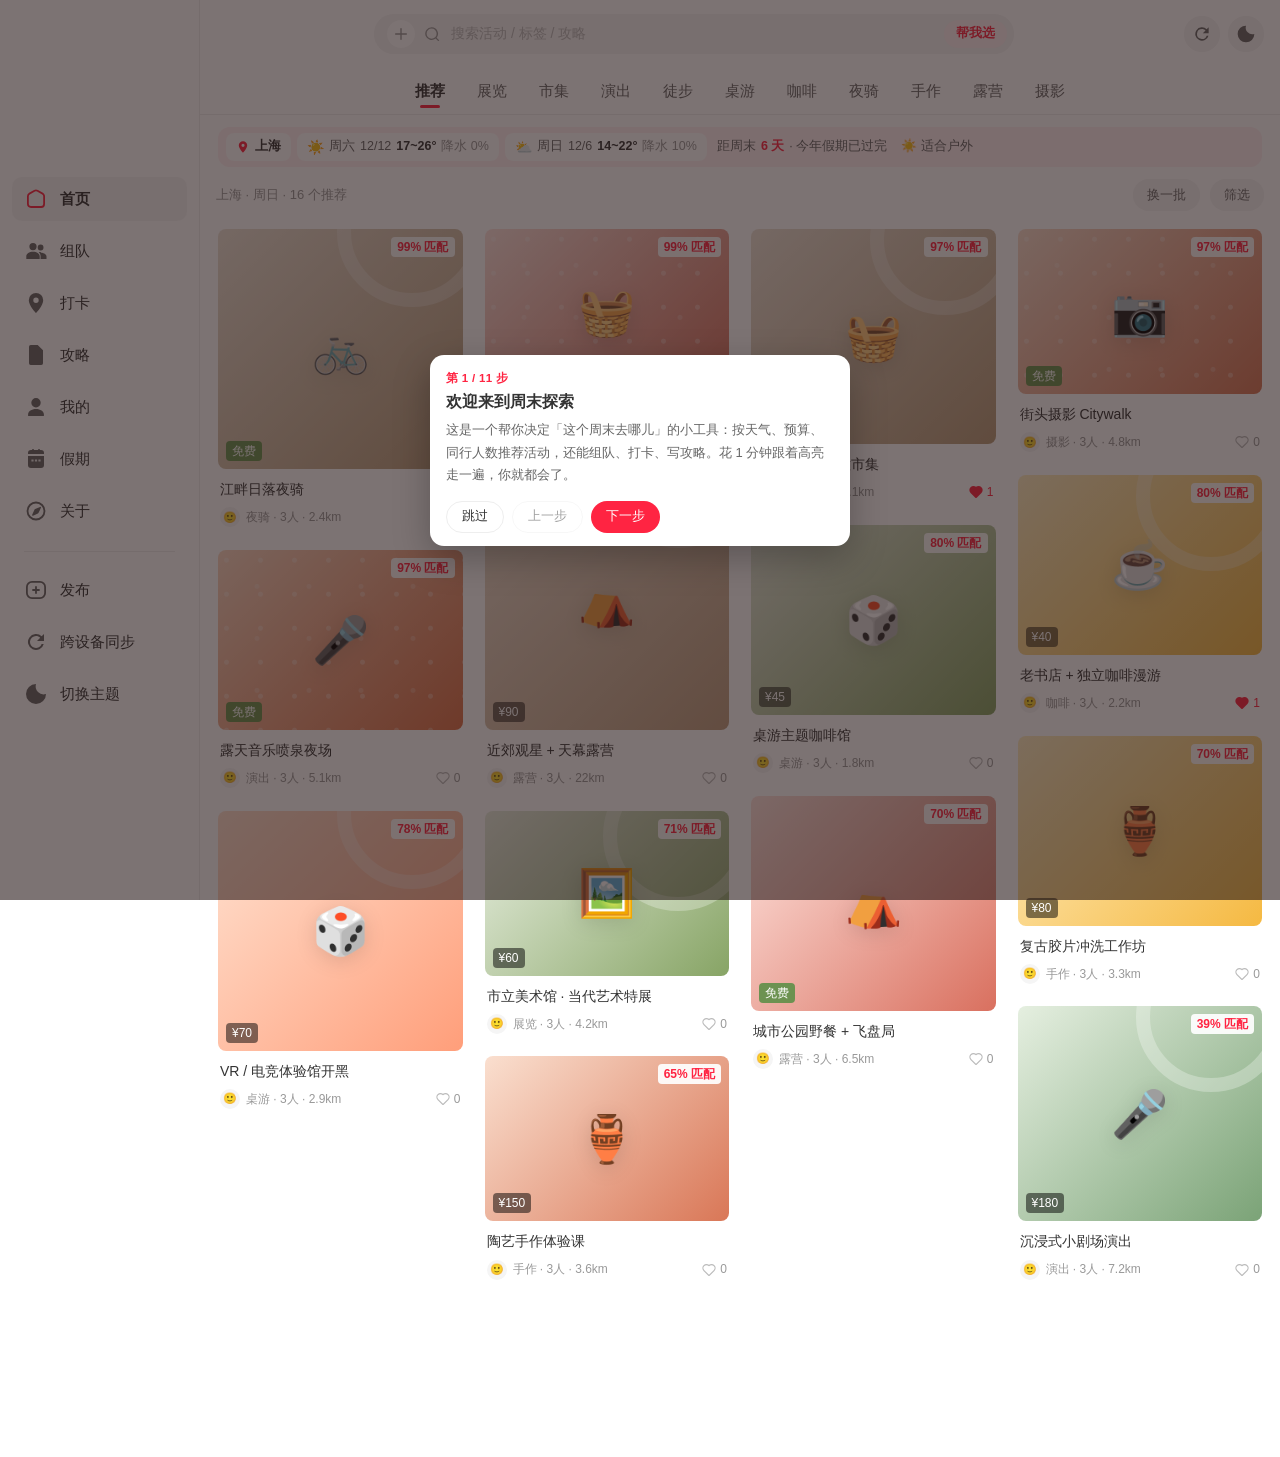
==== commit b16f6714: "feat(v2.9): 「日历」改名「假期」并移到「我的」与「关于」之间 / 「关于」页改成新手指引+项目说明两块 / 第一次访问强制走一遍全屏引导（可回放）/ 4 套件新增引导断言，257 项全绿 " ====
--- a/index.html
+++ b/index.html
@@ -10,6 +10,7 @@
 <link rel="stylesheet" href="assets/css/layout.css">
 <link rel="stylesheet" href="assets/css/components.css">
 <link rel="stylesheet" href="assets/css/pages.css">
+<link rel="stylesheet" href="assets/css/tour.css">
 </head>
 <body>
 
@@ -44,6 +45,8 @@
   <!-- 日历：顶栏 + 本体 + 挂环 + 三个点 -->
   <symbol id="i-calendar" viewBox="0 0 24 24"><path d="M4 6a3 3 0 0 1 3-3h10a3 3 0 0 1 3 3v1H4z"/><path d="M4 9h16v9a3 3 0 0 1-3 3H7a3 3 0 0 1-3-3z"/><path d="M8 2.2h2v4.4H8zM14 2.2h2v4.4h-2z"/><path d="M7.4 12.4h2.2v2.2H7.4zM10.9 12.4h2.2v2.2h-2.2zM14.4 12.4h2.2v2.2h-2.2z" fill="#fff" fill-opacity=".85"/></symbol>
   <symbol id="i-bell" viewBox="0 0 24 24"><path d="M20.16 13.9v-2.7c0-3.18-1.99-6.07-4.98-7.3C14.58 2.75 13.35 2 12 2s-2.58.75-3.18 1.9c-3 1.23-4.98 4.12-4.98 7.3v2.69C2.77 14.26 2 15.26 2 16.42c0 1.48 1.24 2.68 2.76 2.68H8.5c.28 1.64 1.73 2.9 3.5 2.9s3.22-1.26 3.5-2.9h3.74c1.52 0 2.76-1.2 2.76-2.68 0-1.16-.77-2.15-1.84-2.52M12 20.2c-.74 0-1.36-.46-1.6-1.1h3.19c-.23.64-.85 1.1-1.59 1.1m7.24-2.9H4.76c-.5 0-.9-.39-.9-.88 0-.48.41-.88.91-.88.51 0 .93-.4.93-.9V11.2c0-2.56 1.67-4.88 4.14-5.76.26-.09.46-.29.56-.54.24-.66.89-1.1 1.61-1.1s1.37.44 1.61 1.1c.09.25.3.45.56.54 2.48.88 4.14 3.19 4.14 5.76v3.44c0 .5.42.9.94.9.5 0 .9.39.9.88a.91.91 0 0 1-.92.88"/></symbol>
+  <!-- 关于（新手指引）：指北针 —— 圆环 + 指针 -->
+  <symbol id="i-compass" viewBox="0 0 24 24"><path d="M12 2.6a9.4 9.4 0 1 1 0 18.8 9.4 9.4 0 0 1 0-18.8m0 1.8a7.6 7.6 0 1 0 0 15.2 7.6 7.6 0 0 0 0-15.2"/><path d="M16.1 7.9a.62.62 0 0 1 .82.82l-2.2 4.9a1.6 1.6 0 0 1-.82.82l-4.9 2.2a.62.62 0 0 1-.82-.82l2.2-4.9a1.6 1.6 0 0 1 .82-.82z"/></symbol>
 </defs>
 </svg>
 
@@ -51,12 +54,12 @@
 <aside class="rail">
   <nav class="rail-nav">
     <button class="rail-item on" data-page="feed"><svg class="ri" width="24" height="24"><use href="#i-home"></use></svg>首页</button>
-    <button class="rail-item" data-page="calendar"><svg class="ri" width="24" height="24"><use href="#i-calendar"></use></svg>日历</button>
     <button class="rail-item" data-page="team"><svg class="ri" width="24" height="24"><use href="#i-team"></use></svg>组队</button>
     <button class="rail-item" data-page="checkin"><svg class="ri" width="24" height="24"><use href="#i-pin"></use></svg>打卡</button>
     <button class="rail-item" data-page="guide"><svg class="ri" width="24" height="24"><use href="#i-doc"></use></svg>攻略</button>
     <button class="rail-item" data-page="me"><svg class="ri" width="24" height="24"><use href="#i-user"></use></svg>我的</button>
-    <button class="rail-item" data-page="about"><svg class="ri" width="24" height="24"><use href="#i-info"></use></svg>关于</button>
+    <button class="rail-item" data-page="calendar"><svg class="ri" width="24" height="24"><use href="#i-calendar"></use></svg>假期</button>
+    <button class="rail-item" data-page="about"><svg class="ri" width="24" height="24"><use href="#i-compass"></use></svg>关于</button>
     <div class="rail-sep"></div>
     <button class="rail-item" id="railPublish"><svg class="ri" width="24" height="24"><use href="#i-create"></use></svg>发布</button>
     <button class="rail-item" id="railSync"><svg class="ri" width="24" height="24"><use href="#i-sync"></use></svg>跨设备同步</button>
@@ -95,9 +98,9 @@
   <div class="masonry" id="feed"></div>
 </main>
 
-<!-- ============ 日历（假期 / 调休 / 天气提醒） ============ -->
+<!-- ============ 假期（日历 / 调休 / 放假安排 / 天气提醒） ============ -->
 <main id="page-calendar" class="page wrap" hidden>
-  <div class="sec-title">日历 <small id="calHint"></small></div>
+  <div class="sec-title">假期 <small id="calHint"></small></div>
   <div class="cal-alerts" id="calAlerts"></div>
   <div class="cal-card">
     <div class="cal-head">
@@ -122,75 +125,110 @@
 <!-- ============ 关于 ============ -->
 <main id="page-about" class="page wrap" hidden>
   <div class="about">
-    <header class="about-hero">
-      <h1>周末探索</h1>
-      <p>按偏好、天气、预算推荐本地周末活动，支持组队出发、打卡记录、攻略分享，并能在多台设备之间同步。</p>
-      <div class="about-links">
-        <a href="https://moyuology.github.io/weekend-city-guide/" target="_blank" rel="noopener">在线访问</a>
-        <a href="https://github.com/MoyuOlogy/weekend-city-guide" target="_blank" rel="noopener">源码仓库</a>
-      </div>
-    </header>
-
-    <section class="about-sec">
-      <h2>功能</h2>
-      <div class="feat-grid">
-        <div class="feat"><b>推荐引擎</b><span>城市 / 预算 / 人数 / 时长 / 偏好多项加权，每条都给出匹配度与理由、风险提示，不是黑箱排序</span></div>
-        <div class="feat"><b>天气联动</b><span>接 Open-Meteo 真实预报，按即将到来的周六 / 周日取数；下雨自动压低户外权重、优先室内</span></div>
-        <div class="feat"><b>日历</b><span>标注周末 / 法定假期 / 调休上班，格子里带未来 7 天天气与出行提醒</span></div>
-        <div class="feat"><b>组队</b><span>建队、加入退出、满员进度环、一键复制邀请文案，发起人可解散</span></div>
-        <div class="feat"><b>打卡</b><span>地点 / 花费 / 时长 / 心情 / 感想，自动统计次数、总时长与总花费</span></div>
-        <div class="feat"><b>攻略</b><span>发布、标签、点赞、复制；标签可点，点了直接跳首页按该标签筛选</span></div>
-        <div class="feat"><b>跨设备同步</b><span>云端房间 + 分享链接 + 导入导出 JSON，三种方式互为兜底</span></div>
-        <div class="feat"><b>收藏</b><span>在推荐里点心形即可收藏，集中显示在「我的」页</span></div>
-      </div>
+    <div class="about-tabs" id="aboutTabs" role="tablist">
+      <button class="atab on" data-atab="guide" id="aboutTabGuide" role="tab"><svg class="ri" width="17" height="17"><use href="#i-compass"></use></svg>新手指引</button>
+      <button class="atab" data-atab="readme" id="aboutTabReadme" role="tab"><svg class="ri" width="17" height="17"><use href="#i-info"></use></svg>项目说明</button>
+    </div>
+
+    <!-- ============ 新手指引（第一次访问会自动弹出全屏引导；这里可以随时回放） ============ -->
+    <section class="about-pane" id="aboutGuide">
+      <header class="about-hero">
+        <h1>3 分钟上手</h1>
+        <p>第一次来？跟着高亮走一遍，就知道每个功能藏在哪了。以后再想看，直接点下面任意一步跳过去。</p>
+        <div class="gstart">
+          <button class="btn pri" id="guidePlay"><svg class="ri" width="15" height="15"><use href="#i-compass"></use></svg>开始引导</button>
+          <span class="hint">共 11 步 · 支持 ← → 切换、Esc 退出</span>
+        </div>
+      </header>
+      <section class="about-sec">
+        <h2>引导步骤</h2>
+        <div class="gsteps" id="guideSteps"></div>
+      </section>
+      <section class="about-sec">
+        <h2>三句话说明白</h2>
+        <div class="feat-grid">
+          <div class="feat"><b>先看首页</b><span>推荐卡片按你的偏好排好序，点开就能看到推荐理由和风险提示</span></div>
+          <div class="feat"><b>看中就去</b><span>用组队凑人、用打卡记录，攻略里还有别人踩过的坑</span></div>
+          <div class="feat"><b>换设备不怕丢</b><span>「我的 → 跨设备同步」建个房间，手机和电脑看同一份数据</span></div>
+        </div>
+      </section>
     </section>
 
-    <section class="about-sec">
-      <h2>怎么用跨设备同步</h2>
-      <div class="kv-list">
-        <div class="kv-row"><b>云端房间</b><span>创建房间后把 6 位房间码发给同学。页面每 6 秒自动同步、改动即上传；发布前会先拉取合并，不会用较少的数据抹掉别人的贡献。</span></div>
-        <div class="kv-row"><b>分享链接</b><span>把数据打包进网址，任何设备打开即导入，永久有效、不依赖第三方服务。</span></div>
-        <div class="kv-row"><b>导入导出</b><span>导出 JSON 留档；导入 JSON 支持选择文件或直接粘贴。</span></div>
-      </div>
-    </section>
-
-    <section class="about-sec">
-      <h2>技术栈</h2>
-      <div class="kv-list">
-        <div class="kv-row"><b>形态</b><span>原生 HTML + CSS + JavaScript，<b>零依赖、零构建</b>，GitHub Pages 静态托管</span></div>
-        <div class="kv-row"><b>结构</b><span><code>index.html</code> 只留骨架；样式在 <code>assets/css/</code>（4 个），脚本在 <code>assets/js/</code>（20 个模块）</span></div>
-        <div class="kv-row"><b>加载</b><span>经典 <code>&lt;script defer&gt;</code>，不用 ES module —— module 在 <code>file://</code> 下会被 CORS 挡掉，那样就不能直接双击打开页面了</span></div>
-        <div class="kv-row"><b>数据</b><span>浏览器 <code>localStorage</code>，v1 数据自动迁移</span></div>
-        <div class="kv-row"><b>天气</b><span>Open-Meteo（免费、无需 Key）</span></div>
-        <div class="kv-row"><b>同步</b><span>textdb.dev 公共存储（免注册）</span></div>
-        <div class="kv-row"><b>节假日</b><span>2026 年放假安排：国办发明电〔2025〕7号</span></div>
-        <div class="kv-row"><b>视觉</b><span>主色 <code>#ff2442</code>；24×24 单色矢量图标，不用 emoji 做图标；全站禁用蓝紫色相，有自动化断言守着</span></div>
-        <div class="kv-row"><b>部署</b><span>GitHub Pages 纯静态托管（不能跑服务端语言）；文件名大小写敏感，Windows 本地不敏感</span></div>
-      </div>
-    </section>
-
-    <section class="about-sec">
-      <h2>质量验证</h2>
-      <p>用 Edge 无头浏览器真实加载页面、真实发网络请求跑出来的，共 5 套：</p>
-      <div class="feat-grid">
-        <div class="feat"><b>颜色审计</b><span>递归扫描全部源码，断言不存在蓝 / 紫色相（hue 185°–335°）</span></div>
-        <div class="feat"><b>行为测试 63 项</b><span>渲染 / 筛选 / 搜索 / 点赞 / 详情弹层 / 发布 / 合并与墓碑 / XSS 转义 / 持久化</span></div>
-        <div class="feat"><b>按钮审计 84 项</b><span>用真实鼠标事件序列逐个点击，断言不存在「点了没反应」的按钮</span></div>
-        <div class="feat"><b>布局与移动端 47 项</b><span>iframe 精确视口验证双端导航、列数、横向溢出、弹窗居中与分端尺寸</span></div>
-        <div class="feat"><b>跨设备同步 17 项</b><span>真连网络验证建房 → 发布 → 清空本地 → 从云端拉回</span></div>
-      </div>
-      <div class="note">复现方式：<code>powershell -File tests\run-tests.ps1</code>（需 Node.js + Edge）</div>
-    </section>
-
-    <section class="about-sec">
-      <h2>已知限制</h2>
-      <ul>
-        <li><b>房间基于公共服务 textdb.dev</b>：房间码即钥匙，任何拿到它的人都能读写，请勿放敏感信息；重要内容请用分享链接或导出 JSON 留档。</li>
-        <li><b>活动是示例数据</b>（16 条内置），封面是 CSS 渐变 + emoji 生成的占位图，没有真实照片。</li>
-        <li>距离为示例值，未接定位与真实通勤时间；无账号体系，昵称仅在本机登记。</li>
-        <li>同步靠轮询（6 秒），不是 WebSocket 实时推送。</li>
-        <li><b>节假日是硬编码的 2026 年安排</b>（国办发明电〔2025〕7号）：跨年后需要更新，不会自动跟随。</li>
-      </ul>
+    <!-- ============ 项目说明（内容即 README；看完引导之后默认显示这块） ============ -->
+    <section class="about-pane" id="aboutReadme" hidden>
+      <header class="about-hero">
+        <h1>周末探索</h1>
+        <p>按偏好、天气、预算推荐本地周末活动，支持组队出发、打卡记录、攻略分享，并能在多台设备之间同步。</p>
+        <div class="about-links">
+          <a href="https://moyuology.github.io/weekend-city-guide/" target="_blank" rel="noopener">在线访问</a>
+          <a href="https://github.com/MoyuOlogy/weekend-city-guide" target="_blank" rel="noopener">源码仓库</a>
+        </div>
+      </header>
+
+      <section class="about-sec">
+        <h2>功能</h2>
+        <div class="feat-grid">
+          <div class="feat"><b>推荐引擎</b><span>城市 / 预算 / 人数 / 时长 / 偏好多项加权，每条都给出匹配度与理由、风险提示，不是黑箱排序</span></div>
+          <div class="feat"><b>天气联动</b><span>接 Open-Meteo 真实预报，按即将到来的周六 / 周日取数；下雨自动压低户外权重、优先室内</span></div>
+          <div class="feat"><b>假期</b><span>标注周末 / 法定假期 / 调休上班，格子里带未来 7 天天气与出行提醒</span></div>
+          <div class="feat"><b>组队</b><span>建队、加入退出、满员进度环、一键复制邀请文案，发起人可解散</span></div>
+          <div class="feat"><b>打卡</b><span>地点 / 花费 / 时长 / 心情 / 感想，自动统计次数、总时长与总花费</span></div>
+          <div class="feat"><b>攻略</b><span>发布、标签、点赞、复制；标签可点，点了直接跳首页按该标签筛选</span></div>
+          <div class="feat"><b>跨设备同步</b><span>云端房间 + 分享链接 + 导入导出 JSON，三种方式互为兜底</span></div>
+
+          <div class="feat"><b>新手引导</b><span>第一次访问自动带你走一遍全站；随时可在「关于 → 新手指引」里回放</span></div>
+          <div class="feat"><b>收藏</b><span>在推荐里点心形即可收藏，集中显示在「我的」页</span></div>
+        </div>
+      </section>
+
+      <section class="about-sec">
+        <h2>怎么用跨设备同步</h2>
+        <div class="kv-list">
+          <div class="kv-row"><b>云端房间</b><span>创建房间后把 6 位房间码发给同学。页面每 6 秒自动同步、改动即上传；发布前会先拉取合并，不会用较少的数据抹掉别人的贡献。</span></div>
+          <div class="kv-row"><b>分享链接</b><span>把数据打包进网址，任何设备打开即导入，永久有效、不依赖第三方服务。</span></div>
+          <div class="kv-row"><b>导入导出</b><span>导出 JSON 留档；导入 JSON 支持选择文件或直接粘贴。</span></div>
+        </div>
+      </section>
+
+      <section class="about-sec">
+        <h2>技术栈</h2>
+        <div class="kv-list">
+          <div class="kv-row"><b>形态</b><span>原生 HTML + CSS + JavaScript，<b>零依赖、零构建</b>，GitHub Pages 静态托管</span></div>
+          <div class="kv-row"><b>结构</b><span><code>index.html</code> 只留骨架；样式在 <code>assets/css/</code>（5 个），脚本在 <code>assets/js/</code>（21 个模块）</span></div>
+          <div class="kv-row"><b>加载</b><span>经典 <code>&lt;script defer&gt;</code>，不用 ES module —— module 在 <code>file://</code> 下会被 CORS 挡掉，那样就不能直接双击打开页面了</span></div>
+          <div class="kv-row"><b>数据</b><span>浏览器 <code>localStorage</code>，v1 数据自动迁移</span></div>
+          <div class="kv-row"><b>天气</b><span>Open-Meteo（免费、无需 Key）</span></div>
+          <div class="kv-row"><b>同步</b><span>textdb.dev 公共存储（免注册）</span></div>
+          <div class="kv-row"><b>节假日</b><span>2026 年放假安排：国办发明电〔2025〕7号</span></div>
+          <div class="kv-row"><b>视觉</b><span>主色 <code>#ff2442</code>；24×24 单色矢量图标，不用 emoji 做图标；全站禁用蓝紫色相，有自动化断言守着</span></div>
+          <div class="kv-row"><b>部署</b><span>GitHub Pages 纯静态托管（不能跑服务端语言）；文件名大小写敏感，Windows 本地不敏感</span></div>
+        </div>
+      </section>
+
+      <section class="about-sec">
+        <h2>质量验证</h2>
+        <p>用 Edge 无头浏览器真实加载页面、真实发网络请求跑出来的，共 5 套、257 项断言：</p>
+        <div class="feat-grid">
+          <div class="feat"><b>颜色审计</b><span>递归扫描全部源码，断言不存在蓝 / 紫色相（hue 185°–335°）</span></div>
+          <div class="feat"><b>行为测试 68 项</b><span>渲染 / 筛选 / 搜索 / 点赞 / 详情弹层 / 发布 / 合并与墓碑 / XSS 转义 / 持久化 / 首次访问的强制引导</span></div>
+          <div class="feat"><b>按钮审计 109 项</b><span>用真实鼠标事件序列逐个点击，断言不存在「点了没反应」的按钮</span></div>
+          <div class="feat"><b>布局与移动端 63 项</b><span>iframe 精确视口验证双端导航、列数、横向溢出、弹窗居中、引导对位与分端尺寸</span></div>
+          <div class="feat"><b>跨设备同步 17 项</b><span>真连网络验证建房 → 发布 → 清空本地 → 从云端拉回</span></div>
+        </div>
+        <div class="note">复现方式：<code>powershell -File tests\run-tests.ps1</code>（需 Node.js + Edge）</div>
+      </section>
+
+      <section class="about-sec">
+        <h2>已知限制</h2>
+        <ul>
+          <li><b>房间基于公共服务 textdb.dev</b>：房间码即钥匙，任何拿到它的人都能读写，请勿放敏感信息；重要内容请用分享链接或导出 JSON 留档。</li>
+          <li><b>活动是示例数据</b>（16 条内置），封面是 CSS 渐变 + emoji 生成的占位图，没有真实照片。</li>
+          <li>距离为示例值，未接定位与真实通勤时间；无账号体系，昵称仅在本机登记。</li>
+          <li>同步靠轮询（6 秒），不是 WebSocket 实时推送。</li>
+          <li><b>节假日是硬编码的 2026 年安排</b>（国办发明电〔2025〕7号）：跨年后需要更新，不会自动跟随。</li>
+        </ul>
+      </section>
+
     </section>
   </div>
 </main>
@@ -233,18 +271,18 @@
   <div class="sec-title" style="margin-top:18px">我的数据</div>
   <div class="stats" id="meStats"></div>
 
-  <!-- 「日历」和「关于」在桌面端已经在左侧栏里了；移动端底部只有 5 格，
+  <!-- 「假期」和「关于」在桌面端已经在左侧栏里了；移动端底部只有 5 格，
        塞不下更多导航，所以这两个子页面的入口统一收到这里。 -->
   <div class="sec-title only-mobile" style="margin-top:18px">更多</div>
   <div class="row-card only-mobile" id="meMore" style="padding:2px 0">
     <button class="mrow" data-page="calendar">
-      <svg class="ri" width="20" height="20"><use href="#i-calendar"></use></svg>日历
-      <span class="ts">假期 · 调休 · 天气提醒</span>
+      <svg class="ri" width="20" height="20"><use href="#i-calendar"></use></svg>假期
+      <span class="ts">放假 · 调休 · 天气提醒</span>
       <svg class="ri ar" width="15" height="15"><use href="#i-arrow"></use></svg>
     </button>
     <button class="mrow" data-page="about">
-      <svg class="ri" width="20" height="20"><use href="#i-info"></use></svg>关于
-      <span class="ts">功能 · 技术栈 · 已知限制</span>
+      <svg class="ri" width="20" height="20"><use href="#i-compass"></use></svg>关于
+      <span class="ts">新手指引 · 技术栈 · 已知限制</span>
       <svg class="ri ar" width="15" height="15"><use href="#i-arrow"></use></svg>
     </button>
   </div>
@@ -276,7 +314,7 @@
   <div class="list cols-2" id="meFavList"></div>
 
   <div class="foot">
-    周末探索 · v2.8 · 天气数据来自 <a href="https://open-meteo.com/" target="_blank" rel="noopener">Open-Meteo</a> ·
+    周末探索 · v2.9 · 天气数据来自 <a href="https://open-meteo.com/" target="_blank" rel="noopener">Open-Meteo</a> ·
     多设备同步基于 <a href="https://textdb.dev/" target="_blank" rel="noopener">textdb.dev</a> 公共存储 + 分享链接<br />
     <a href="https://github.com/MoyuOlogy/weekend-city-guide" target="_blank" rel="noopener">GitHub 仓库</a>
   </div>
@@ -286,7 +324,7 @@
 
 <!-- ============ 底部 Tab（移动端 5 项）+ 悬浮发布按钮 ============ -->
 <!-- 移动端只有 5 格：首页 / 组队 / 打卡 / 攻略 / 我的。
-     「日历」和「关于」不加进来 —— 详见「我的 → 更多」里的入口。 -->
+     「假期」和「关于」不加进来 —— 详见「我的 → 更多」里的入口。 -->
 <nav class="tabbar">
   <div class="tabbar-in">
     <button class="tb on" data-page="feed"><svg class="ri" width="23" height="23"><use href="#i-home"></use></svg><span>首页</span></button>
@@ -298,6 +336,23 @@
 </nav>
 <button class="fab" id="plusBtn" title="发布"><svg class="ri" width="24" height="24"><use href="#i-plus"></use></svg></button>
 
+<!-- ============ 新手引导遮罩 ============
+     首次访问自动弹出；平时可以在「关于 → 新手指引」里回放。
+     高亮靠 #tourHole 的 box-shadow 把周围压暗，所以不需要额外的背景层。 -->
+<div class="tour" id="tour" role="dialog" aria-modal="true" aria-labelledby="tourTitle" hidden>
+  <div class="tour-hole" id="tourHole"></div>
+  <div class="tour-tip" id="tourTip">
+    <div class="tour-no" id="tourStepNo"></div>
+    <h3 id="tourTitle"></h3>
+    <p id="tourText"></p>
+    <div class="tour-acts">
+      <button class="btn line" id="tourSkip">跳过</button>
+      <button class="btn line" id="tourPrev">上一步</button>
+      <button class="btn pri" id="tourNext">下一步</button>
+    </div>
+  </div>
+</div>
+
 <div class="mask" id="mask"></div>
 <section class="sheet" id="sheetDetail"></section>
 <section class="sheet" id="sheetForm"></section>
@@ -308,7 +363,7 @@
 
 <!-- ============ 脚本 ============
      按依赖顺序加载（defer 保证在 DOM 解析后、按文档顺序执行）。
-     模块：util.js → store.js → data.js → weather.js → recommend.js → cover.js → feed.js → sheet.js → filter.js → publish.js → team.js → checkin.js → guide.js → me.js → calendar.js → router.js → sync.js → events.js → io.js → init.js
+     模块：util.js → store.js → data.js → weather.js → recommend.js → cover.js → feed.js → sheet.js → filter.js → publish.js → team.js → checkin.js → guide.js → me.js → calendar.js → router.js → tour.js → sync.js → events.js → io.js → init.js
      全部用经典 script 而不是 ES module —— module 在 file:// 下会被 CORS 挡，
      那样就没法直接双击 index.html 打开了。
 -->
@@ -328,6 +383,7 @@
 <script defer src="assets/js/me.js"></script>
 <script defer src="assets/js/calendar.js"></script>
 <script defer src="assets/js/router.js"></script>
+<script defer src="assets/js/tour.js"></script>
 <script defer src="assets/js/sync.js"></script>
 <script defer src="assets/js/events.js"></script>
 <script defer src="assets/js/io.js"></script>
--- a/assets/css/tour.css
+++ b/assets/css/tour.css
@@ -0,0 +1,60 @@
+/* 周末探索 · tour.css —— 新手引导
+ *
+ * 这里只有两块东西：
+ *   1. 「关于」页里的标签页（新手指引 / 项目说明）与引导步骤预览列表
+ *   2. .tour 全屏遮罩：在目标元素周围用 box-shadow「挖一个洞」，旁边跟一张说明卡
+ *
+ * 配色全部沿用全站令牌（主色 --red、淡红底 --red-soft、底色 --fill），不引入新色相 ——
+ * 颜色审计会扫这个文件。
+ */
+
+/* ================= 关于页：两个标签页 ================= */
+.about-tabs{display:flex;gap:5px;background:var(--fill);border-radius:12px;padding:4px;margin-bottom:16px}
+.atab{
+  flex:1;display:flex;align-items:center;justify-content:center;gap:6px;height:38px;border-radius:9px;
+  font-size:13.5px;font-weight:500;color:var(--text-2);transition:.16s
+}
+.atab:hover{color:var(--text)}
+.atab.on{background:var(--bg);color:var(--red);box-shadow:0 1px 3px rgba(0,0,0,.07)}
+
+/* ================= 新手指引面板 ================= */
+.gstart{display:flex;align-items:center;gap:12px;flex-wrap:wrap;margin-top:14px}
+.gstart .hint{font-size:12px;color:var(--text-2);line-height:1.6}
+.gsteps{display:grid;grid-template-columns:1fr 1fr;gap:8px}
+.gstep{
+  display:flex;align-items:center;gap:10px;width:100%;text-align:left;
+  background:var(--fill);border-radius:10px;padding:10px 12px;transition:.16s
+}
+.gstep:hover{background:var(--red-soft)}
+.gstep:hover .gnum{background:var(--red);color:#fff}
+.gnum{
+  flex:0 0 22px;display:flex;align-items:center;justify-content:center;height:22px;border-radius:50%;
+  background:var(--bg);color:var(--red);font-size:11.5px;font-weight:700;transition:.16s
+}
+.gtxt{min-width:0}
+.gtxt b{display:block;font-size:13px;font-weight:600;color:var(--text)}
+.gtxt small{display:block;margin-top:2px;font-size:11.5px;color:var(--muted);white-space:nowrap;overflow:hidden;text-overflow:ellipsis}
+.gstep .ar{margin-left:auto;color:var(--muted-2)}
+@media(max-width:640px){ .gsteps{grid-template-columns:1fr} }
+
+/* ================= 全屏逐步引导遮罩 ================= */
+/* 引导期间锁住滚动：否则用户滑走之后高亮框会跟着目标跑出屏幕，看着像卡住了 */
+html.touring{overflow:hidden}
+.tour{position:fixed;inset:0;z-index:90}
+/* 没有高亮目标的那几步（欢迎 / 收尾）：整层压暗，让居中的说明卡浮起来 */
+.tour.dim{background:rgba(38,22,22,.6)}
+.tour-hole{
+  position:fixed;border-radius:12px;pointer-events:none;
+  box-shadow:0 0 0 2px rgba(255,36,66,.9), 0 0 0 9999px rgba(38,22,22,.6);
+  transition:left .22s,top .22s,width .22s,height .22s
+}
+.tour-tip{
+  position:fixed;width:min(420px,calc(100vw - 28px));
+  background:var(--bg);border-radius:14px;padding:15px 16px 13px;
+  box-shadow:0 12px 36px rgba(0,0,0,.26);transition:left .22s,top .22s
+}
+.tour-no{font-size:11.5px;font-weight:600;color:var(--red);letter-spacing:.3px}
+.tour-tip h3{margin:5px 0 6px;font-size:15.5px;font-weight:600;color:var(--text)}
+.tour-tip p{margin:0;font-size:13px;color:var(--text-2);line-height:1.75}
+.tour-acts{display:flex;align-items:center;gap:8px;margin-top:14px}
+.tour-acts .btn{height:32px;padding:0 15px;font-size:12.5px}
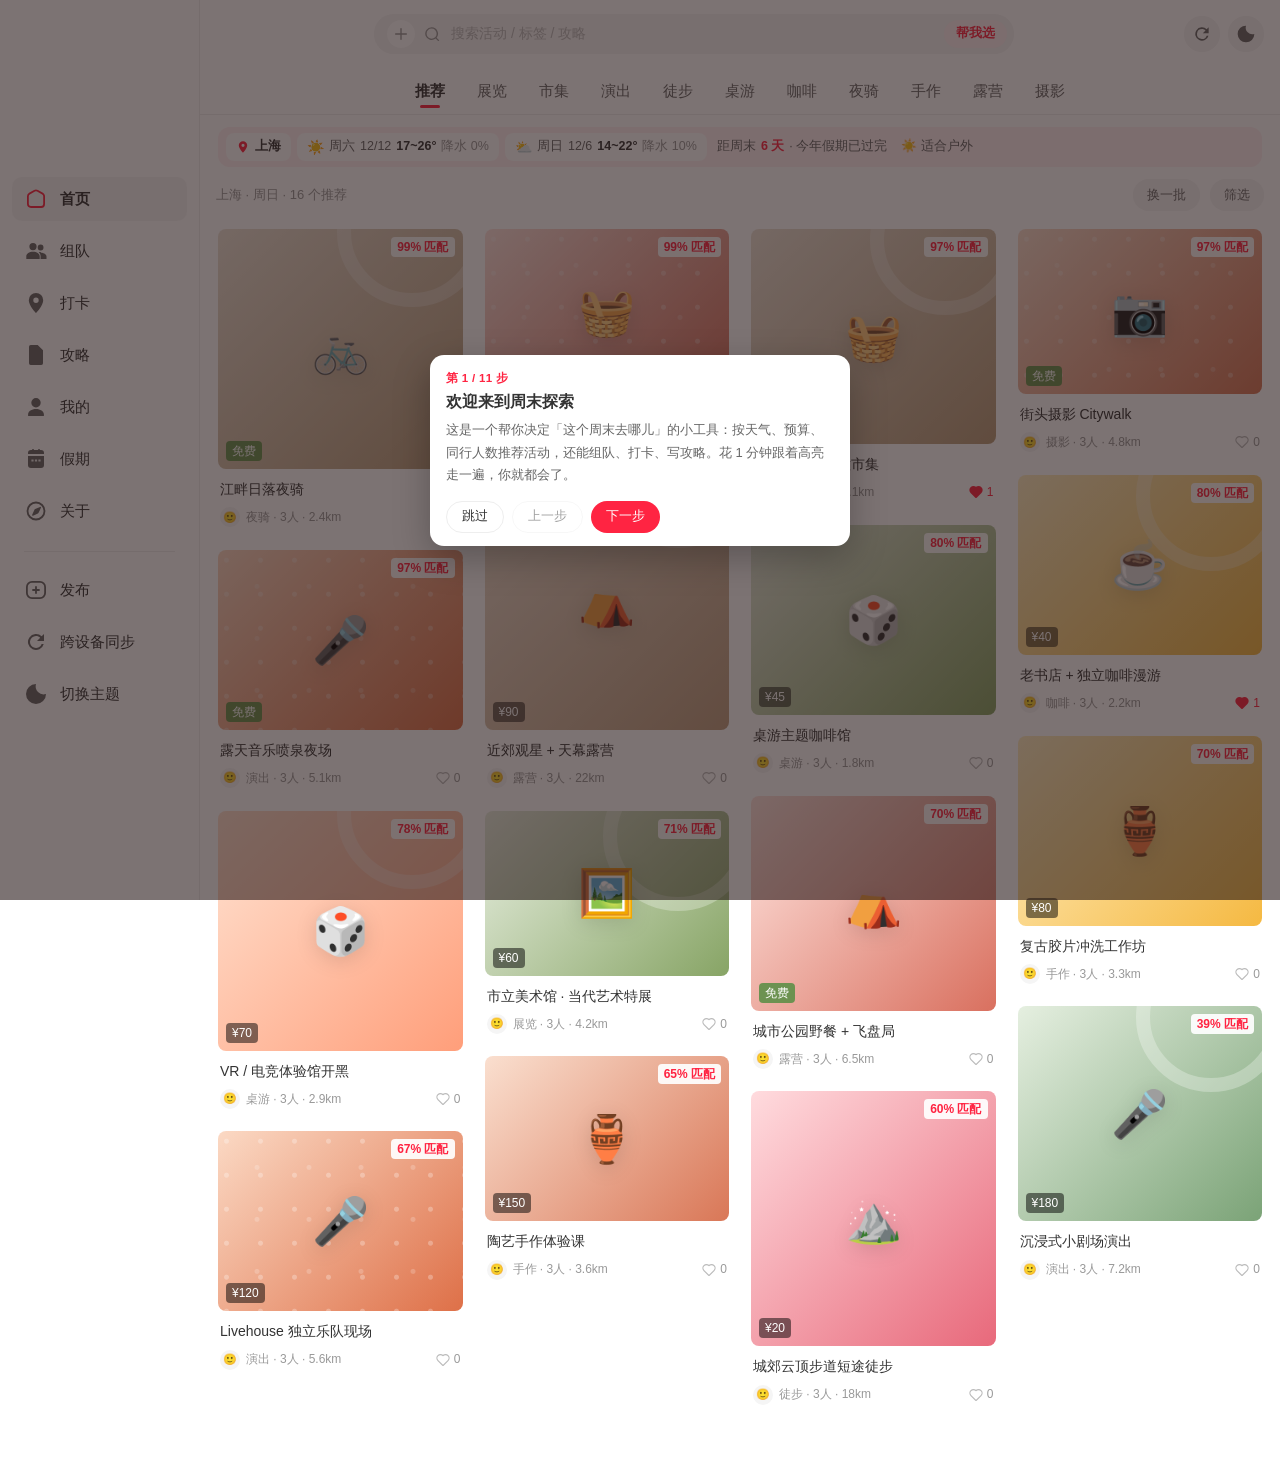
==== commit 02a97d63: "feat(v3.0): 移动端逐项实测升级 —— 假期页窄屏一屏看完 / 点击目标撑到 ≥40px 命中区 / 表单 16px 消除 iOS 缩放 / 长尾信息触屏可点 / 首次覆盖触屏单双击路径，2" ====
--- a/index.html
+++ b/index.html
@@ -118,7 +118,7 @@
       <span><i class="d-today"></i>今天</span>
     </div>
   </div>
-  <div class="sec-title" style="margin-top:14px">2026 年放假安排 <small>国办发明电〔2025〕7号</small></div>
+  <div class="sec-title" style="margin-top:14px">2026 年放假安排 <small><span class="swipe-hint">左右滑动 · </span>国办发明电〔2025〕7号</small></div>
   <div class="cal-holidays" id="holidayList"></div>
 </main>
 
@@ -207,12 +207,12 @@
 
       <section class="about-sec">
         <h2>质量验证</h2>
-        <p>用 Edge 无头浏览器真实加载页面、真实发网络请求跑出来的，共 5 套、257 项断言：</p>
+        <p>用 Edge 无头浏览器真实加载页面、真实发网络请求跑出来的，共 5 套、271 项断言：</p>
         <div class="feat-grid">
           <div class="feat"><b>颜色审计</b><span>递归扫描全部源码，断言不存在蓝 / 紫色相（hue 185°–335°）</span></div>
           <div class="feat"><b>行为测试 68 项</b><span>渲染 / 筛选 / 搜索 / 点赞 / 详情弹层 / 发布 / 合并与墓碑 / XSS 转义 / 持久化 / 首次访问的强制引导</span></div>
-          <div class="feat"><b>按钮审计 109 项</b><span>用真实鼠标事件序列逐个点击，断言不存在「点了没反应」的按钮</span></div>
-          <div class="feat"><b>布局与移动端 63 项</b><span>iframe 精确视口验证双端导航、列数、横向溢出、弹窗居中、引导对位与分端尺寸</span></div>
+          <div class="feat"><b>按钮审计 112 项</b><span>用真实鼠标事件序列逐个点击，断言不存在「点了没反应」的按钮</span></div>
+          <div class="feat"><b>布局与移动端 74 项</b><span>iframe 精确视口验证双端导航、列数、横向溢出、弹窗居中、引导对位，以及触屏点击目标 / 表单字号 / 触屏双击路径</span></div>
           <div class="feat"><b>跨设备同步 17 项</b><span>真连网络验证建房 → 发布 → 清空本地 → 从云端拉回</span></div>
         </div>
         <div class="note">复现方式：<code>powershell -File tests\run-tests.ps1</code>（需 Node.js + Edge）</div>
@@ -314,7 +314,7 @@
   <div class="list cols-2" id="meFavList"></div>
 
   <div class="foot">
-    周末探索 · v2.9 · 天气数据来自 <a href="https://open-meteo.com/" target="_blank" rel="noopener">Open-Meteo</a> ·
+    周末探索 · v3.0 · 天气数据来自 <a href="https://open-meteo.com/" target="_blank" rel="noopener">Open-Meteo</a> ·
     多设备同步基于 <a href="https://textdb.dev/" target="_blank" rel="noopener">textdb.dev</a> 公共存储 + 分享链接<br />
     <a href="https://github.com/MoyuOlogy/weekend-city-guide" target="_blank" rel="noopener">GitHub 仓库</a>
   </div>
--- a/assets/css/layout.css
+++ b/assets/css/layout.css
@@ -108,3 +108,10 @@
 }
 .tb.plus .pl .ri{color:#fff}
 .tb.plus:active .pl{transform:scale(.94)}
+
+/* 窄屏：顶栏的几个小圆钮在触屏上偏小（36 / 28px），各加 4px。
+   桌面端不变。 */
+@media(max-width:1023px){
+  .icon-btn{width:40px;height:40px}
+  .search-add{width:32px;height:32px}
+}
--- a/assets/css/components.css
+++ b/assets/css/components.css
@@ -329,3 +329,34 @@
 }
 .kv{display:flex;justify-content:space-between;font-size:13px;color:var(--muted);padding:5px 0}
 .kv b{color:var(--text);font-weight:500}
+
+/* =========================================================
+   窄屏 / 触屏细节（≤1023px，即「左侧栏换成底部 Tab」的那一档）
+   桌面端的样式一行都不动 —— 下面全是移动端实测出来的问题：
+     1. 卡片点赞只有 21px 高，手指根本点不准
+     2. 表单控件字号 14px<16px，iOS 一聚焦就自动放大整个页面
+     3. 底部留白比「底部 Tab + 悬浮按钮」矮，最后一张卡的点赞滚到底也被盖着
+   ========================================================= */
+@media(max-width:1023px){
+  /* 1. 放大点击目标：视觉尺寸基本不变，靠 padding + 伪元素把命中区撑到 ≥40px。
+        用 elementFromPoint 做过真命中测试，而不是只看 rect。 */
+  .note .like-wrapper{padding:6px 0}
+  .note .like-wrapper::before{content:"";position:absolute;inset:-7px -10px}
+  .pill{height:36px;padding:0 16px}
+  .chip{padding:9px 15px}
+  .sheet-head .x{width:34px;height:34px}
+  .mrow{padding:15px 14px}
+
+  /* 2. 表单控件 ≥16px：低于 16px 时 iOS Safari 聚焦会自动把页面放大 */
+  select,input[type=text],input[type=number],input[type=date],textarea{font-size:16px}
+
+  /* 3. 底部留白 ≥ 底部 Tab(55) + 悬浮发布按钮(52+66) —— 否则滚到最底，
+        最后一张卡的点赞还压在悬浮按钮底下，永远点不到 */
+  .masonry{padding-bottom:134px}
+  .page{padding-bottom:132px}
+  .foot{padding-bottom:20px}      /* 已在外层 .page 的留白里，不用再叠一份 */
+}
+
+/* 只在提示气泡里出现的长尾信息：触屏没有悬停，点一下要看得到 */
+[data-tip]{cursor:help}
+[data-tip]:active{opacity:.7}
--- a/assets/css/pages.css
+++ b/assets/css/pages.css
@@ -121,3 +121,26 @@
   .about .kv-row{flex-direction:column;gap:2px}
   .about .kv-row b{flex:0 0 auto}
 }
+
+/* ================= 假期页：窄屏也要一屏看完 =================
+   375×667 上实测：提醒折 3 行占 96px、放假安排 7 行占 243px，
+   两项加起来把页面顶出视口 176px —— 一进页面就得往下滑，跟设计目标相反。
+   手机上把这两块都改成「一行横滑」：提醒 96→30px、放假安排 243→48px，
+   省下约 260px，日历 + 提醒 + 放假安排一屏全部可见。 */
+.swipe-hint{display:none}
+@media(max-width:560px){
+  .swipe-hint{display:inline}
+  .cal-alerts{
+    flex-wrap:nowrap;overflow-x:auto;gap:6px;padding-bottom:2px;
+    scroll-snap-type:x proximity;scrollbar-width:none
+  }
+  .cal-alerts::-webkit-scrollbar{display:none}
+  .cal-alert{flex:0 0 auto;height:30px;scroll-snap-align:start}
+  .cal-holidays{
+    display:flex;flex-wrap:nowrap;overflow-x:auto;gap:8px;padding-bottom:4px;
+    scroll-snap-type:x proximity;scrollbar-width:none
+  }
+  .cal-holidays::-webkit-scrollbar{display:none}
+  .cal-hol{flex:0 0 auto;min-width:152px;scroll-snap-align:start}
+  .cal-head .icon-btn{width:32px;height:32px}      /* 月份切换：28px 在手机上点不准 */
+}
